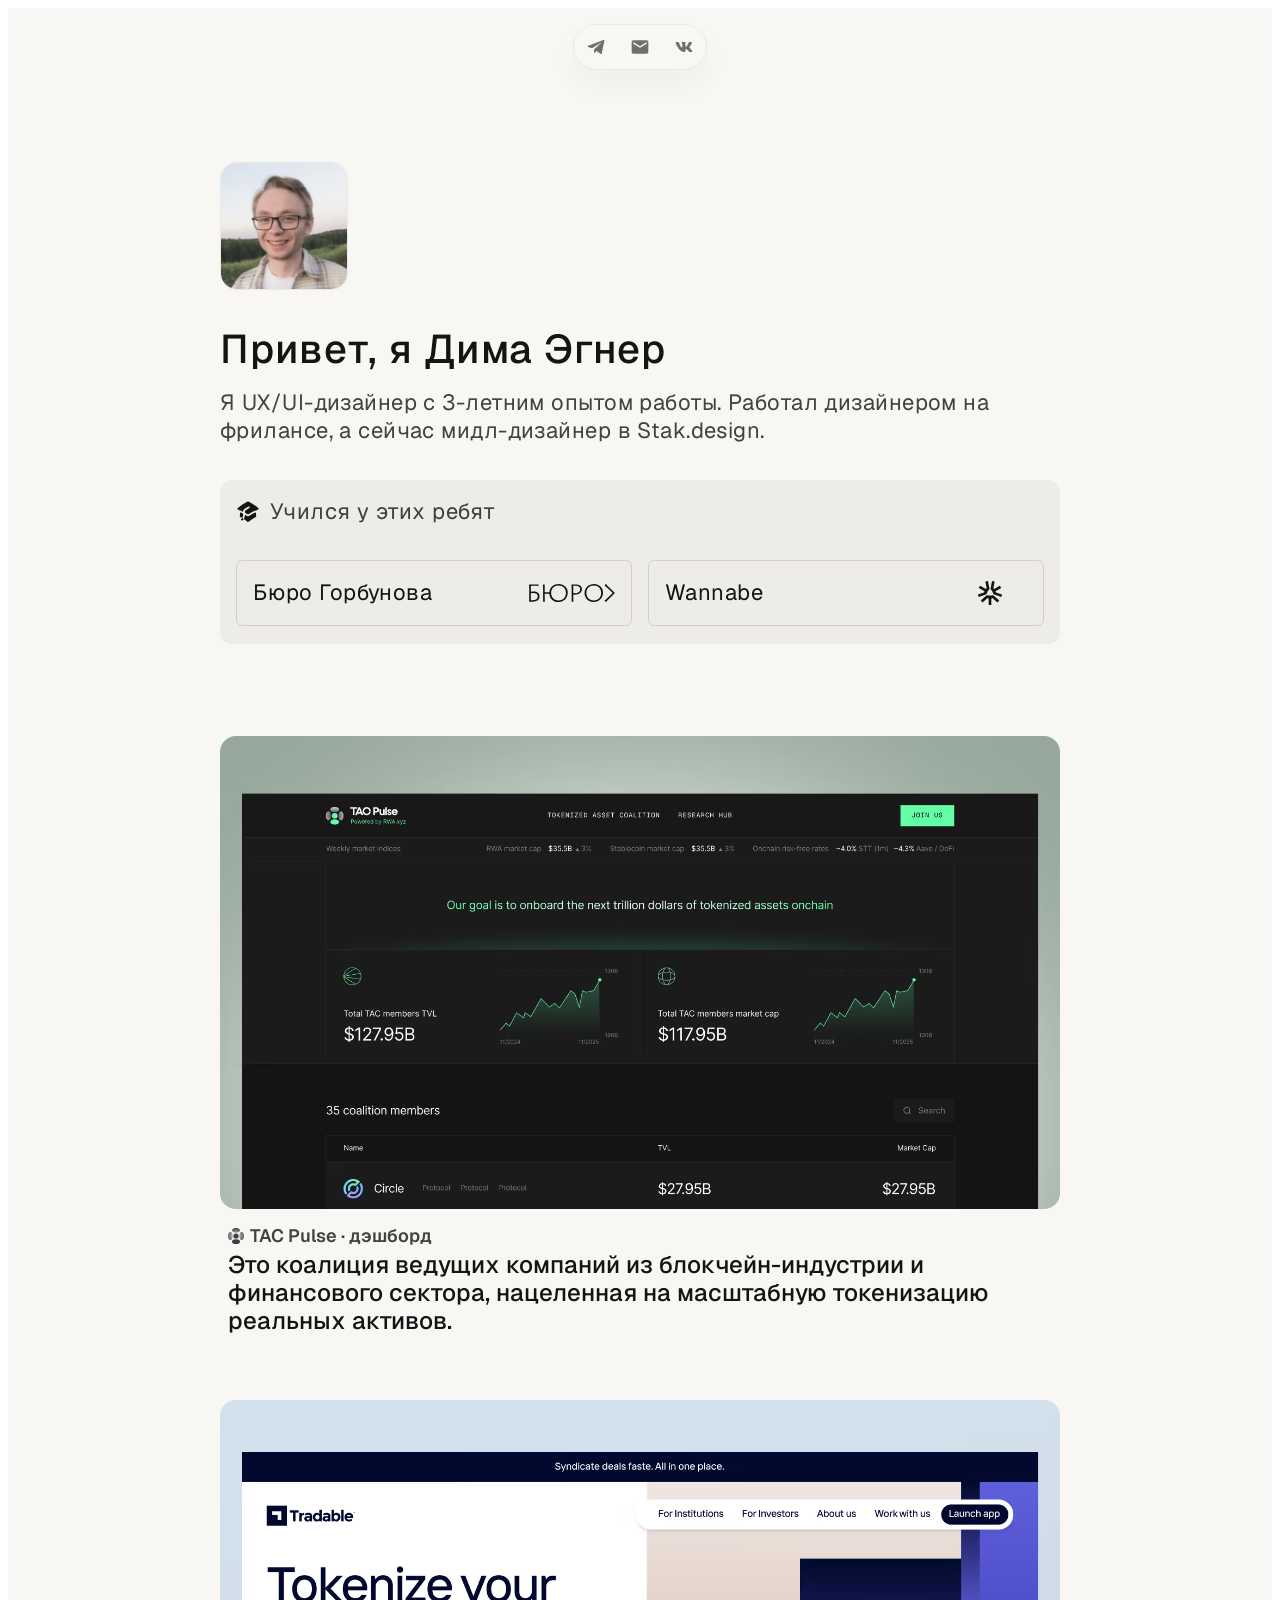
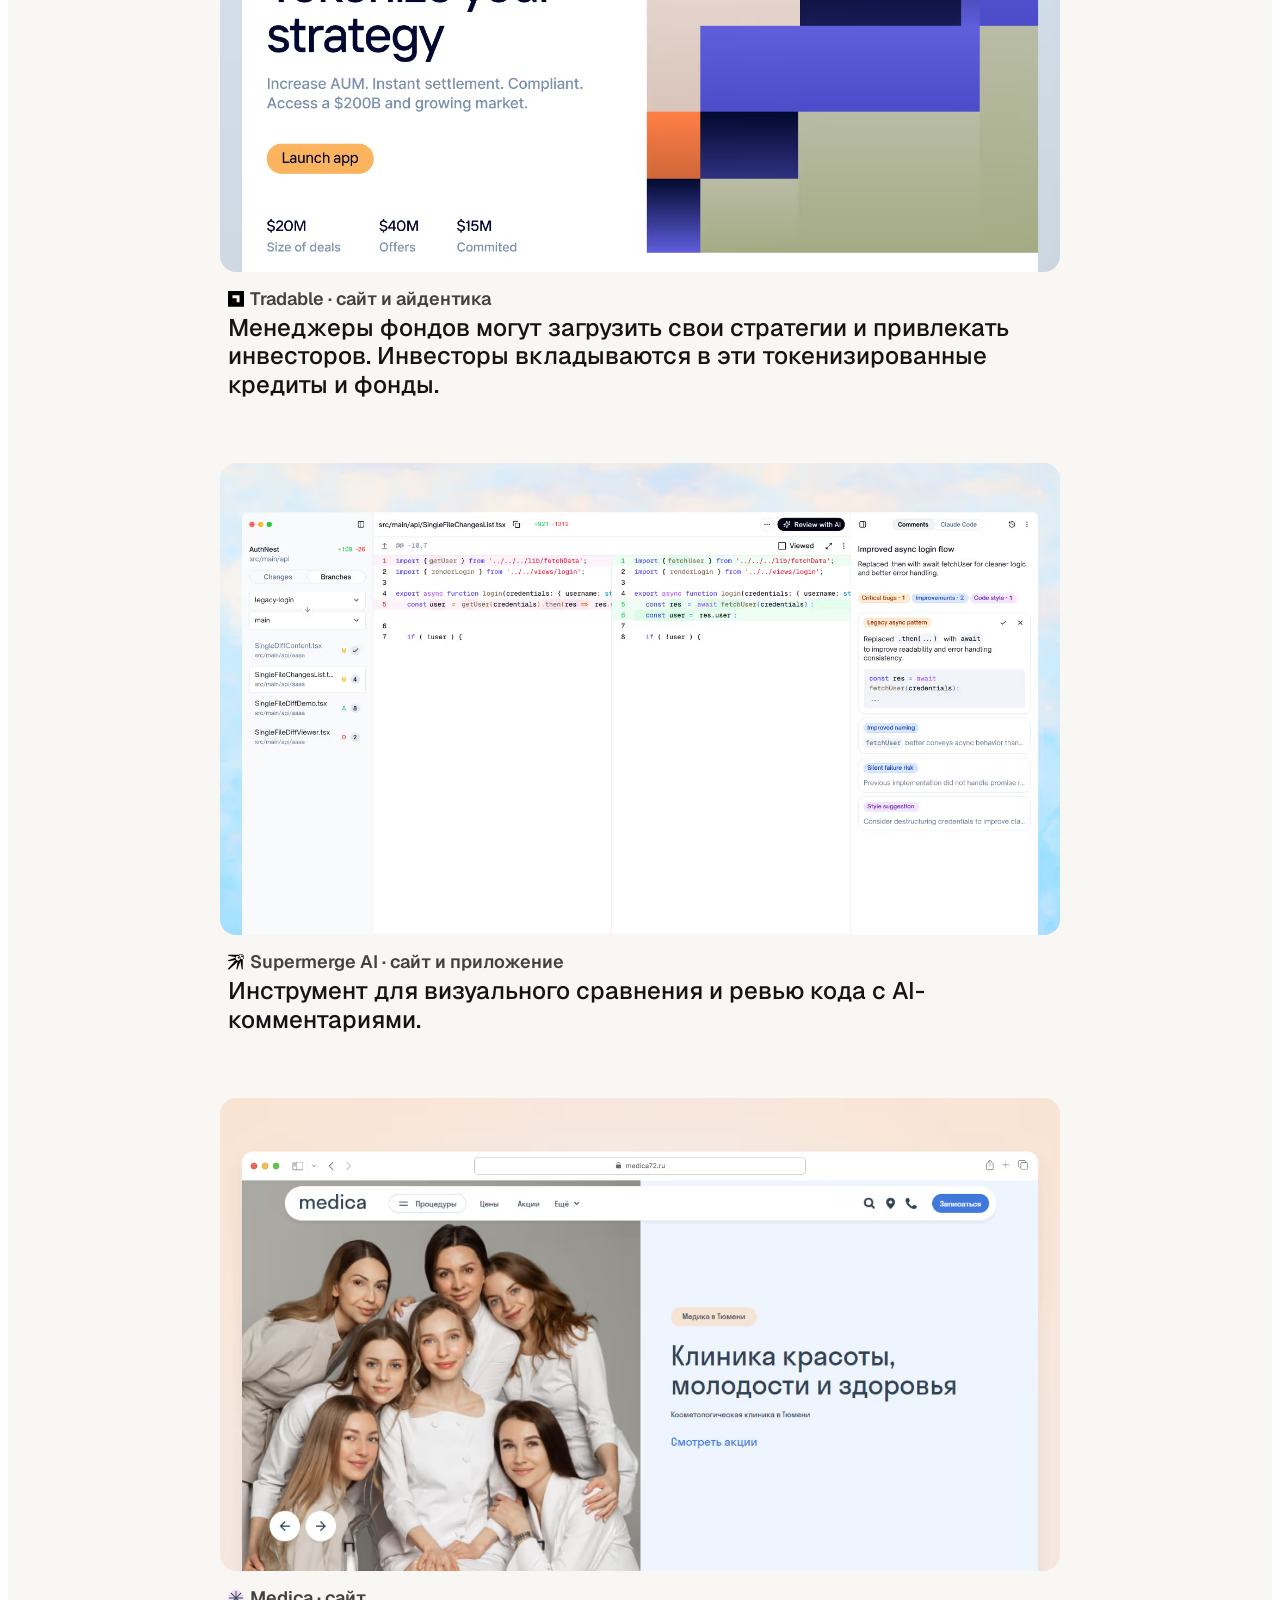
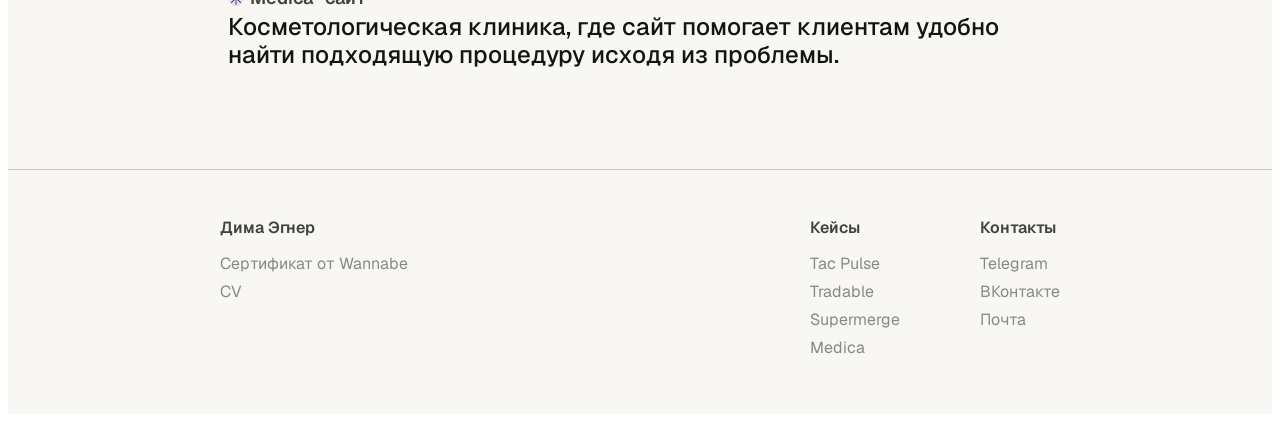
==== index.html @ ab3e0ea7 "Fix portfolio images on GitHub Pages" ====
<!DOCTYPE html><html lang="ru"><head><meta charSet="utf-8"/><meta name="viewport" content="width=device-width, initial-scale=1"/><link rel="preload" as="image" href="/portfolio-assets/dima.avif"/><link rel="stylesheet" href="/_next/static/chunks/29q9cmtupwqqn.css" data-precedence="next"/><link rel="preload" as="script" fetchPriority="low" href="/_next/static/chunks/0l9e8rka0c1dw.js"/><script src="/_next/static/chunks/1b9kekkhgz3uo.js" async=""></script><script src="/_next/static/chunks/1go8qqiddz7b4.js" async=""></script><script src="/_next/static/chunks/turbopack-28rmr3zoug-py.js" async=""></script><script src="/_next/static/chunks/008-lp4qcxkb4.js" async="" crossorigin=""></script><script src="/_next/static/chunks/3l8vhp6htur9x.js" async="" crossorigin=""></script><title>Дима Эгнер · UX/UI дизайнер</title><meta name="description" content="Портфолио UX/UI-дизайнера Димы Эгнера."/><link rel="icon" href="/portfolio-assets/6964e773358a96089b9b66de_3222.png"/><link rel="apple-touch-icon" href="/portfolio-assets/6964e773358a96089b9b66df_circle.png"/><script src="/_next/static/chunks/0cz1d0mv5g_q7.js" noModule=""></script></head><body><div hidden=""><!--$--><!--/$--></div><main class="portfolio-page"><header class="portfolio-navbar" aria-label="Контакты"><nav class="portfolio-nav-links"><a class="portfolio-nav-link" href="https://t.me/dimaegner" aria-label="Telegram" target="_blank" rel="noreferrer"><img alt="" loading="lazy" width="20" height="20" decoding="async" data-nimg="1" style="color:transparent" src="/portfolio-assets/tg.svg"/></a><a class="portfolio-nav-link" href="mailto:d.egner@yandex.ru" aria-label="Почта"><img alt="" loading="lazy" width="20" height="20" decoding="async" data-nimg="1" style="color:transparent" src="/portfolio-assets/email.svg"/></a><a class="portfolio-nav-link" href="https://vk.com/dimaegner" aria-label="ВКонтакте" target="_blank" rel="noreferrer"><img alt="" loading="lazy" width="20" height="20" decoding="async" data-nimg="1" style="color:transparent" src="/portfolio-assets/vk.svg"/></a></nav></header><section class="portfolio-hero"><div class="portfolio-container"><div class="portfolio-hero-content"><img alt="Дима Эгнер" width="128" height="128" decoding="async" data-nimg="1" class="portfolio-face" style="color:transparent" src="/portfolio-assets/dima.avif"/><div class="portfolio-intro"><h1>Привет, я Дима Эгнер</h1><p class="portfolio-lead">Я UX/UI-дизайнер с 3-летним опытом работы. Работал дизайнером на фрилансе, а сейчас мидл-дизайнер в <a href="https://stak.design" target="_blank" rel="noreferrer">Stak.design</a>.</p></div><div class="portfolio-education"><div class="portfolio-education-heading"><img alt="" loading="lazy" width="24" height="24" decoding="async" data-nimg="1" style="color:transparent" src="/portfolio-assets/education-img.svg"/><span>Учился у этих ребят</span></div><div class="portfolio-education-blocks"><a href="https://bureau.ru/" target="_blank" rel="noreferrer"><span>Бюро Горбунова</span><img alt="" loading="lazy" width="86" height="24" decoding="async" data-nimg="1" style="color:transparent" src="/portfolio-assets/bureau.svg"/></a><a href="https://wannabe.ru/" target="_blank" rel="noreferrer"><span>Wannabe</span><img alt="" loading="lazy" width="74" height="24" decoding="async" data-nimg="1" style="color:transparent" src="/portfolio-assets/wannabe.svg"/></a></div></div></div></div></section><section class="portfolio-cases" aria-label="Избранные проекты"><div class="portfolio-container"><div class="portfolio-case-list"><a class="portfolio-case-link" href="/cases/tac.html"><article class="portfolio-case-card"><div class="portfolio-case-image"><img alt="" loading="lazy" width="864" height="486" decoding="async" data-nimg="1" style="color:transparent" src="/portfolio-assets/preview-tac.avif"/></div><div class="portfolio-project-context"><div class="portfolio-project-name"><img alt="" loading="lazy" width="16" height="16" decoding="async" data-nimg="1" style="color:transparent" src="/portfolio-assets/preview-tac-logo.svg"/><h2>TAC Pulse · дэшборд</h2></div><p>Это коалиция ведущих компаний из блокчейн-индустрии и финансового сектора, нацеленная на масштабную токенизацию реальных активов.</p></div></article></a><a class="portfolio-case-link" href="/cases/tradable.html"><article class="portfolio-case-card"><div class="portfolio-case-image"><img alt="" loading="lazy" width="864" height="486" decoding="async" data-nimg="1" style="color:transparent" src="/portfolio-assets/tradable-preview.avif"/></div><div class="portfolio-project-context"><div class="portfolio-project-name"><img alt="" loading="lazy" width="16" height="16" decoding="async" data-nimg="1" style="color:transparent" src="/portfolio-assets/preview-tradable-logo.svg"/><h2>Tradable · сайт и айдентика</h2></div><p>Менеджеры фондов могут загрузить свои стратегии и привлекать инвесторов. Инвесторы вкладываются в эти токенизированные кредиты и фонды.</p></div></article></a><a class="portfolio-case-link" href="/cases/supermerge.html"><article class="portfolio-case-card"><div class="portfolio-case-image"><img alt="" loading="lazy" width="864" height="486" decoding="async" data-nimg="1" style="color:transparent" src="/portfolio-assets/preview-supermerge.avif"/></div><div class="portfolio-project-context"><div class="portfolio-project-name"><img alt="" loading="lazy" width="16" height="16" decoding="async" data-nimg="1" style="color:transparent" src="/portfolio-assets/preview-supermerge-logo.svg"/><h2>Supermerge AI · сайт и приложение</h2></div><p>Инструмент для визуального сравнения и ревью кода с AI-комментариями.</p></div></article></a><a class="portfolio-case-link" href="/cases/medica.html"><article class="portfolio-case-card"><div class="portfolio-case-image"><img alt="" loading="lazy" width="864" height="486" decoding="async" data-nimg="1" style="color:transparent" src="/portfolio-assets/preview-medica.avif"/></div><div class="portfolio-project-context"><div class="portfolio-project-name"><img alt="" loading="lazy" width="16" height="16" decoding="async" data-nimg="1" style="color:transparent" src="/portfolio-assets/preview-medica-logo.svg"/><h2>Medica · сайт</h2></div><p>Косметологическая клиника, где сайт помогает клиентам удобно найти подходящую процедуру исходя из проблемы.</p></div></article></a></div></div></section><footer class="portfolio-footer"><div class="portfolio-container"><div class="portfolio-footer-content"><div class="portfolio-footer-group"><strong>Дима Эгнер</strong><a href="https://dimaegner.hb.ru-msk.vkcloud-storage.ru/%D0%A1%D0%B5%D1%80%D1%82%D0%B8%D1%84%D0%B8%D0%BA%D0%B0%D1%82_%D0%94%D0%BC%D0%B8%D1%82%D1%80%D0%B8%D0%B9.pdf" target="_blank" rel="noreferrer">Сертификат от Wannabe</a><a href="https://dimaegner.hb.ru-msk.vkcloud-storage.ru/CV.pdf" target="_blank" rel="noreferrer">CV</a></div><div class="portfolio-footer-links"><div class="portfolio-footer-group"><strong>Кейсы</strong><a href="/cases/tac.html">Tac Pulse</a><a href="/cases/tradable.html">Tradable</a><a href="/cases/supermerge.html">Supermerge</a><a href="/cases/medica.html">Medica</a></div><div class="portfolio-footer-group"><strong>Контакты</strong><a href="https://t.me/dimaegner" target="_blank" rel="noreferrer">Telegram</a><a href="https://vk.com/dimaegner" target="_blank" rel="noreferrer">ВКонтакте</a><a href="mailto:d.egner@yandex.ru">Почта</a></div></div></div></div></footer></main><!--$--><!--/$--><script src="/_next/static/chunks/0l9e8rka0c1dw.js" id="_R_" async=""></script><script>(self.__next_f=self.__next_f||[]).push([0])</script><script>self.__next_f.push([1,"1:\"$Sreact.fragment\"\n2:I[22428,[\"/_next/static/chunks/008-lp4qcxkb4.js\"],\"default\"]\n3:I[12688,[\"/_next/static/chunks/008-lp4qcxkb4.js\"],\"default\"]\n4:I[95711,[\"/_next/static/chunks/008-lp4qcxkb4.js\",\"/_next/static/chunks/3l8vhp6htur9x.js\"],\"Image\"]\nf:I[91607,[\"/_next/static/chunks/008-lp4qcxkb4.js\"],\"default\",1]\n:HL[\"/_next/static/chunks/29q9cmtupwqqn.css\",\"style\"]\n0:{\"P\":null,\"c\":[\"\",\"\"],\"q\":\"\",\"i\":false,\"f\":[[[\"\",{\"children\":[\"__PAGE__\",{},\"$undefined\",\"$undefined\",4608]},\"$undefined\",\"$undefined\",4624],[[\"$\",\"$1\",\"c\",{\"children\":[[[\"$\",\"script\",\"script-0\",{\"src\":\"/_next/static/chunks/008-lp4qcxkb4.js\",\"async\":true,\"nonce\":\"$undefined\"}]],[\"$\",\"html\",null,{\"lang\":\"ru\",\"children\":[\"$\",\"body\",null,{\"children\":[\"$\",\"$L2\",null,{\"parallelRouterKey\":\"children\",\"error\":\"$undefined\",\"errorStyles\":\"$undefined\",\"errorScripts\":\"$undefined\",\"template\":[\"$\",\"$L3\",null,{}],\"templateStyles\":\"$undefined\",\"templateScripts\":\"$undefined\",\"notFound\":[[[\"$\",\"title\",null,{\"children\":\"404: This page could not be found.\"}],[\"$\",\"div\",null,{\"style\":{\"fontFamily\":\"system-ui,\\\"Segoe UI\\\",Roboto,Helvetica,Arial,sans-serif,\\\"Apple Color Emoji\\\",\\\"Segoe UI Emoji\\\"\",\"height\":\"100vh\",\"textAlign\":\"center\",\"display\":\"flex\",\"flexDirection\":\"column\",\"alignItems\":\"center\",\"justifyContent\":\"center\"},\"children\":[\"$\",\"div\",null,{\"children\":[[\"$\",\"style\",null,{\"dangerouslySetInnerHTML\":{\"__html\":\"body{color:#000;background:#fff;margin:0}.next-error-h1{border-right:1px solid rgba(0,0,0,.3)}@media (prefers-color-scheme:dark){body{color:#fff;background:#000}.next-error-h1{border-right:1px solid rgba(255,255,255,.3)}}\"}}],[\"$\",\"h1\",null,{\"className\":\"next-error-h1\",\"style\":{\"display\":\"inline-block\",\"margin\":\"0 20px 0 0\",\"padding\":\"0 23px 0 0\",\"fontSize\":24,\"fontWeight\":500,\"verticalAlign\":\"top\",\"lineHeight\":\"49px\"},\"children\":404}],[\"$\",\"div\",null,{\"style\":{\"display\":\"inline-block\"},\"children\":[\"$\",\"h2\",null,{\"style\":{\"fontSize\":14,\"fontWeight\":400,\"lineHeight\":\"49px\",\"margin\":0},\"children\":\"This page could not be found.\"}]}]]}]}]],[]],\"forbidden\":\"$undefined\",\"unauthorized\":\"$undefined\"}]}]}]]}],{\"children\":[[\"$\",\"$1\",\"c\",{\"children\":[[\"$\",\"main\",null,{\"className\":\"portfolio-page\",\"children\":[[\"$\",\"header\",null,{\"className\":\"portfolio-navbar\",\"aria-label\":\"Контакты\",\"children\":[\"$\",\"nav\",null,{\"className\":\"portfolio-nav-links\",\"children\":[[\"$\",\"a\",\"Telegram\",{\"className\":\"portfolio-nav-link\",\"href\":\"https://t.me/dimaegner\",\"aria-label\":\"Telegram\",\"target\":\"_blank\",\"rel\":\"noreferrer\",\"children\":[\"$\",\"$L4\",null,{\"src\":\"/portfolio-assets/tg.svg\",\"alt\":\"\",\"width\":20,\"height\":20}]}],[\"$\",\"a\",\"Почта\",{\"className\":\"portfolio-nav-link\",\"href\":\"mailto:d.egner@yandex.ru\",\"aria-label\":\"Почта\",\"target\":\"$undefined\",\"rel\":\"$undefined\",\"children\":[\"$\",\"$L4\",null,{\"src\":\"/portfolio-assets/email.svg\",\"alt\":\"\",\"width\":20,\"height\":20}]}],[\"$\",\"a\",\"ВКонтакте\",{\"className\":\"portfolio-nav-link\",\"href\":\"https://vk.com/dimaegner\",\"aria-label\":\"ВКонтакте\",\"target\":\"_blank\",\"rel\":\"noreferrer\",\"children\":[\"$\",\"$L4\",null,{\"src\":\"/portfolio-assets/vk.svg\",\"alt\":\"\",\"width\":20,\"height\":20}]}]]}]}],[\"$\",\"section\",null,{\"className\":\"portfolio-hero\",\"children\":[\"$\",\"div\",null,{\"className\":\"portfolio-container\",\"children\":[\"$\",\"div\",null,{\"className\":\"portfolio-hero-content\",\"children\":[[\"$\",\"$L4\",null,{\"className\":\"portfolio-face\",\"src\":\"/portfolio-assets/dima.avif\",\"alt\":\"Дима Эгнер\",\"width\":128,\"height\":128,\"priority\":true}],[\"$\",\"div\",null,{\"className\":\"portfolio-intro\",\"children\":[[\"$\",\"h1\",null,{\"children\":\"Привет, я Дима Эгнер\"}],[\"$\",\"p\",null,{\"className\":\"portfolio-lead\",\"children\":[\"Я UX/UI-дизайнер с 3-летним опытом работы. Работал дизайнером на фрилансе, а сейчас мидл-дизайнер в \",[\"$\",\"a\",null,{\"href\":\"https://stak.design\",\"target\":\"_blank\",\"rel\":\"noreferrer\",\"children\":\"Stak.design\"}],\".\"]}]]}],[\"$\",\"div\",null,{\"className\":\"portfolio-education\",\"children\":[[\"$\",\"div\",null,{\"className\":\"portfolio-education-heading\",\"children\":[[\"$\",\"$L4\",null,{\"src\":\"/portfolio-assets/education-img.svg\",\"alt\":\"\",\"width\":24,\"height\":24}],[\"$\",\"span\",null,{\"children\":\"Учился у этих ребят\"}]]}],[\"$\",\"div\",null,{\"className\":\"portfolio-education-blocks\",\"children\":[[\"$\",\"a\",null,{\"href\":\"https://bureau.ru/\",\"target\":\"_blank\",\"rel\":\"noreferrer\",\"children\":[[\"$\",\"span\",null,{\"children\":\"Бюро Горбунова\"}],[\"$\",\"$L4\",null,{\"src\":\"/portfolio-assets/bureau.svg\",\"alt\":\"\",\"width\":86,\"height\":24}]]}],[\"$\",\"a\",null,{\"href\":\"https://wannabe.ru/\",\"target\":\"_blank\",\"rel\":\"noreferrer\",\"children\":[[\"$\",\"span\",null,{\"children\":\"Wannabe\"}],[\"$\",\"$L4\",null,{\"src\":\"/portfolio-assets/wannabe.svg\",\"alt\":\"\",\"width\":74,\"height\":24}]]}]]}]]}]]}]}]}],[\"$\",\"section\",null,{\"className\":\"portfolio-cases\",\"aria-label\":\"Избранные проекты\",\"children\":[\"$\",\"div\",null,{\"className\":\"portfolio-container\",\"children\":[\"$\",\"div\",null,{\"className\":\"portfolio-case-list\",\"children\":[[\"$\",\"a\",\"TAC Pulse · дэшборд\",{\"className\":\"portfolio-case-link\",\"href\":\"/cases/tac.html\",\"children\":[\"$\",\"article\",null,{\"className\":\"portfolio-case-card\",\"children\":[[\"$\",\"div\",null,{\"className\":\"portfolio-case-image\",\"children\":[\"$\",\"$L4\",null,{\"src\":\"/portfolio-assets/preview-tac.avif\",\"alt\":\"\",\"width\":864,\"height\":486}]}],[\"$\",\"div\",null,{\"className\":\"portfolio-project-context\",\"children\":[\"$L5\",\"$L6\"]}]]}]}],\"$L7\",\"$L8\",\"$L9\"]}]}]}],\"$La\"]}],[\"$Lb\",\"$Lc\"],\"$Ld\"]}],{},null,false,null]},null,false,null],\"$Le\",false]],\"m\":\"$undefined\",\"G\":[\"$f\",[]],\"S\":true,\"h\":null,\"r\":\"$undefined\",\"s\":\"$undefined\",\"a\":\"$undefined\",\"l\":\"$undefined\",\"p\":\"$undefined\",\"d\":\"$undefined\",\"b\":\"Qb3lHy4ej_QyRL0OaI5V-\"}\n10:I[18200,[\"/_next/static/chunks/008-lp4qcxkb4.js\"],\"OutletBoundary\"]\n11:\"$Sreact.suspense\"\n13:I[18200,[\"/_next/static/chunks/008-lp4qcxkb4.js\"],\"ViewportBoundary\"]\n15:I[18200,[\"/_next/static/chunks/008-lp4qcxkb4.js\"],\"MetadataBoundary\"]\n5:[\"$\",\"div\",null,{\"className\":\"portfolio-project-name\",\"children\":[[\"$\",\"$L4\",null,{\"src\":\"/portfolio-assets/preview-tac-logo.svg\",\"alt\":\"\",\"width\":16,\"height\":16}],[\"$\",\"h2\",null,{\"children\":\"TAC Pulse · дэшборд\"}]]}]\n6:[\"$\",\"p\",null,{\"children\":\"Это коалиция ведущих компаний из блокчейн-индустрии и финансового сектора, нацеленная на масштабную токенизацию реальных активов.\"}]\n7:[\"$\",\"a\",\"Tradable · сайт и айдентика\",{\"className\":\"portfolio-case-link\",\"href\":\"/cases/tradable.html\",\"children\":[\"$\",\"article\",null,{\"className\":\"portfolio-case-card\",\"children\":[[\"$\",\"div\",null,{\"className\":\"portfolio-case-image\",\"children\":[\"$\",\"$L4\",null,{\"src\":\"/portfolio-assets/tradable-preview.avif\",\"alt\":\"\",\"width\":864,\"height\":486}]}],[\"$\",\"div\",null,{\"className\":\"portfolio-project-context\",\"children\":[[\"$\",\"div\",null,{\"className\":\"portfolio-project-name\",\"children\":[[\"$\",\"$L4\",null,{\"src\":\"/portfolio-assets/preview-tradable-logo.svg\",\"alt\":\"\",\"width\":16,\"height\":16}],[\"$\",\"h2\",null,{\"children\":\"Tradable · сайт и айдентика\"}]]}],[\"$\",\"p\",null,{\"children\":\"Менеджеры фондов могут загрузить свои стратегии и привлекать инвесторов. Инвесторы вкладываются в эти токенизированные кредиты и фонды.\"}]]}]]}]}]\n8:[\"$\",\"a\",\"Supermerge AI · сайт и приложение\",{\"className\":\"portfolio-case-link\",\"href\":\"/cases/supermerge.html\",\"children\":[\"$\",\"article\",null,{\"className\":\"portfolio-case-card\",\"children\":[[\"$\",\"div\",null,{\"className\":\"portfolio-case-image\",\"children\":[\"$\",\"$L4\",null,{\"src\":\"/portfolio-assets/preview-supermerge.avif\",\"alt\":\"\",\"width\":864,\"height\":486}]}],[\"$\",\"div\",null,{\"className\":\"portfolio-project-context\",\"children\":[[\"$\",\"div\",null,{\"className\":\"portfolio-project-name\",\"children\":[[\"$\",\"$L4\",null,{\"src\":\"/portfolio-assets/preview-supermerge-logo.svg\",\"alt\":\"\",\"width\":16,\"height\":16}],[\"$\",\"h2\",null,{\"children\":\"Supermerge AI · сайт и приложение\"}]]}],[\"$\",\"p\",null,{\"children\":\"Инструмент для визуального сравнения и ревью кода с AI-комментариями.\"}]]}]]}]}]\n9:[\"$\",\"a\",\"Medica · сайт\",{\"className\":\"portfolio-case-link\",\"href\":\"/cases/medica.html\",\"children\":[\"$\",\"article\",null,{\"className\":\"portfolio-case-card\",\"children\":[[\"$\",\"div\",null,{\"className\":\"portfolio-case-image\",\"children\":[\"$\",\"$L4\",null,{\"src\":\"/portfolio-assets/preview-medica.avif\",\"alt\":\"\",\"width\":864,\"height\":486}]}],[\"$\",\"div\",null,{\"className\":\"portfolio-project-context\",\"children\":[[\"$\",\"div\",null,{\"className\":\"portfolio-project-name\",\"children\":[[\"$\",\"$L4\",null,{\"src\":\"/portfolio-assets/preview-medica-logo.svg\",\"alt\":\"\",\"width\":16,\"height\":16}],[\"$\",\"h2\",null,{\"children\":\"Medica · сайт\"}]]}],[\"$\",\"p\",null,{\"children\":\"Косметологическая клиника, где сайт помогает клиентам удобно найти подходящую процедуру исходя из проблемы.\"}]]}]]}]}]\na:[\"$\",\"footer\",null,{\"className\":\"portfolio-footer\",\"children\":[\"$\",\"div\",null,{\"className\":\"portfolio-container\",\"children\":[\"$\",\"div\",null,{\"className\":\"portfolio-footer-content\",\"children\":[[\"$\",\"div\",null,{\"className\":\"portfolio-footer-group\",\"children\":[[\"$\",\"strong\",null,{\"children\":\"Дима Эгнер\"}],[\"$\",\"a\",null,{\"href\":\"https://dimaegner.hb.ru-msk.vkcloud-storage.ru/%D0%A1%D0%B5%D1%80%D1%82%D0%B8%D1%84%D0%B8%D0%BA%D0%B0%D1%82_%D0%94%D0%BC%D0%B8%D1%82%D1%80%D0%B8%D0%B9.pdf\",\"target\":\"_blank\",\"rel\":\"noreferrer\",\"children\":\"Сертификат от Wannabe\"}],[\"$\",\"a\",null,{\"href\":\"https://dimaegner.hb.ru-msk.vkcloud-storage.ru/CV.pdf\",\"target\":\"_blank\",\"rel\":\"noreferrer\",\"children\":\"CV\"}]]}],[\"$\",\"div\",null,{\"className\":\"portfolio-footer-links\",\"children\":[[\"$\",\"div\",null,{\"className\":\"portfolio-footer-group\",\"children\":[[\"$\",\"strong\",null,{\"children\":\"Кейсы\"}],[\"$\",\"a\",null,{\"href\":\"/cases/tac.html\",\"children\":\"Tac Pulse\"}],[\"$\",\"a\",null,{\"href\":\"/cases/tradable.html\",\"children\":\"Tradable\"}],[\"$\",\"a\",null,{\"href\":\"/cases/supermerge.html\",\"children\":\"Supermerge\"}],[\"$\",\"a\",null,{\"href\":\"/cases/medica.html\",\"children\":\"Medica\"}]]}],[\"$\",\"div\",null,{\"className\":\"portfolio-footer-group\",\"children\":[[\"$\",\"strong\",null,{\"children\":\"Контакты\"}],[\"$\",\"a\",null,{\"href\":\"https://t.me/dimaegner\",\"target\":\"_blank\",\"rel\":\"noreferrer\",\"children\":\"Telegram\"}],[\"$\",\"a\",null,{\"href\":\"https://vk.com/dimaegner\",\"target\":\"_blank\",\"rel\":\"noreferrer\",\"children\":\"ВКонтакте\"}],[\"$\",\"a\",null,{\"href\":\"mailto:d.egner@yandex.ru\",\"children\":\"Почта\"}]]}]]}]]}]}]}]\nb:[\"$\",\"link\",\"0\",{\"rel\":\"stylesheet\",\"href\":\"/_next/static/chunks/29q9cmtupwqqn.css\",\"precedence\":\"next\",\"crossOrigin\":\"$undefined\",\"nonce\":\"$undefined\"}]\nc:[\"$\",\"script\",\"script-0\",{\"src\":\"/_next/static/chunks/3l8vhp6htur9x.js\",\"async\":true,\"nonce\":\"$undefined\"}]\nd:[\"$\",\"$L10\",null,{\"children\":[\"$\",\"$11\",null,{\"name\":\"Next.MetadataOutlet\",\"children\":\"$@12\"}]}]\ne:[\"$\",\"$1\",\"h\",{\"children\":[null,[\"$\",\"$L13\",null,{\"children\":\"$L14\"}],[\"$\",\"div\",null,{\"hidden\":true,\"children\":[\"$\",\"$L15\",null,{\"children\":[\"$\",\"$11\",null,{\"name\":\"Next.Metadata\",\"children\":\"$L16\"}]}]}],null]}]\n14:[[\"$\",\"meta\",\"0\",{\"charSet\":\"utf-8\"}],[\"$\",\"meta\",\"1\",{\"name\":\"viewport\",\"content\":\"width=device-width, initial-scale=1\"}]]\n17:I[99996,[\"/_next/static/chunks/008-lp4qcxkb4.js\"],\"IconMark\"]\n12:null\n16:[[\"$\",\"title\",\"0\",{\"children\":\"Дима Эгнер · UX/UI дизайнер\"}],[\"$\",\"meta\",\"1\",{\"name\":\"description\",\"content\":\"Портфолио UX/UI-дизайнера Димы Эгнера.\"}],[\"$\",\"link\",\"2\",{\"rel\":\"icon\",\"href\":\"/portfolio-assets/6964e773358a96089b9b66de_3222.png\"}],[\"$\",\"link\",\"3\",{\"rel\":\"apple-touch-icon\",\"href\":\"/portfolio-assets/6964e773358a96089b9b66df_circle.png\"}],[\"$\",\"$L17\",\"4\",{}]]\n"])</script></body></html>
---- _next/static/chunks/29q9cmtupwqqn.css ----
@font-face{font-family:Geist;src:url(/portfolio-assets/geist-300.ttf)format("truetype");font-style:normal;font-weight:300;font-display:swap}@font-face{font-family:Geist;src:url(/portfolio-assets/geist-400.ttf)format("truetype");font-style:normal;font-weight:400;font-display:swap}@font-face{font-family:Geist;src:url(/portfolio-assets/geist-500.ttf)format("truetype");font-style:normal;font-weight:500;font-display:swap}@font-face{font-family:Geist;src:url(/portfolio-assets/geist-600.ttf)format("truetype");font-style:normal;font-weight:600;font-display:swap}@font-face{font-family:Geist;src:url(/portfolio-assets/geist-700.ttf)format("truetype");font-style:normal;font-weight:700;font-display:swap}.portfolio-page{--portfolio-black:#141414;--portfolio-muted:#888;color:var(--portfolio-black);background:#f9f7f4;min-height:100vh;font-family:Geist,Arial,sans-serif;font-size:16px;line-height:1.45}.portfolio-page *{box-sizing:border-box}.portfolio-page a{color:inherit}.portfolio-container{width:100%;max-width:944px;margin:0 auto;padding:0 40px}.portfolio-navbar{z-index:1;justify-content:center;height:72px;display:flex;position:relative}.portfolio-nav-links{-webkit-backdrop-filter:blur(13px);backdrop-filter:blur(13px);background:#f8f7f4e8;border:1px solid #e8e8e8;border-radius:24px;gap:8px;padding:4px;display:flex;position:fixed;top:24px;box-shadow:0 14px 30px #0000000a}.portfolio-nav-link{opacity:.55;border-radius:50%;justify-content:center;align-items:center;width:36px;height:36px;transition:opacity .2s,background .2s;display:flex!important}.portfolio-nav-link:hover{opacity:1;background:#fff}.portfolio-nav-link img{width:20px;height:20px}.portfolio-hero{padding:82px 0 0}.portfolio-hero-content{flex-direction:column;align-items:flex-start;gap:36px;padding:0 12px;display:flex}.portfolio-face{object-fit:cover;border:1px solid #e9e9e9;border-radius:16px;width:128px;height:128px}.portfolio-intro{flex-direction:column;gap:16px;display:flex}.portfolio-intro h1{letter-spacing:.02em;margin:0;font-size:40px;font-weight:500;line-height:1.15}.portfolio-lead{letter-spacing:.02em;color:#141414cc;max-width:800px;margin:0;font-size:22px;line-height:1.28}.portfolio-lead a{text-decoration:none;display:inline-block}.portfolio-lead a:hover{text-decoration:underline}.portfolio-education{background:#332b170d;border-radius:12px;flex-direction:column;gap:32px;width:100%;padding:16px 16px 18px;display:flex}.portfolio-education-heading{letter-spacing:.02em;color:#141414cc;align-items:center;gap:10px;font-size:22px;display:flex}.portfolio-education-heading img{width:24px;height:24px}.portfolio-education-blocks{gap:16px;display:flex}.portfolio-education-blocks a{letter-spacing:.02em;border:1px solid #d4d1cc;border-radius:6px;justify-content:space-between;align-items:center;gap:16px;width:100%;padding:16px;font-size:22px;text-decoration:none;display:flex}.portfolio-education-blocks a:hover{background:#ffffff8c}.portfolio-education-blocks img{object-fit:contain;max-width:86px;max-height:24px}.portfolio-cases{padding:80px 0 0}.portfolio-case-list{flex-direction:column;gap:32px;display:flex}.portfolio-case-link{border-radius:28px;padding:1px;text-decoration:none;transition:filter .2s,background .2s;display:block}.portfolio-case-link:hover{filter:drop-shadow(0 20px 30px #b0b0b02b);background:linear-gradient(#f0f0f0,#dbdbdb)}.portfolio-case-card{border-radius:27px;flex-direction:column;gap:8px;padding:11px;transition:background .2s;display:flex}.portfolio-case-link:hover .portfolio-case-card{background:#f9f7f4}.portfolio-case-image{border-radius:16px;overflow:hidden}.portfolio-case-image img{aspect-ratio:16/9;object-fit:cover;width:100%;height:auto;display:block}.portfolio-project-context{flex-direction:column;gap:4px;padding:8px;display:flex}.portfolio-project-name{align-items:center;gap:6px;display:flex}.portfolio-project-name img{object-fit:contain;width:16px;height:16px}.portfolio-project-name h2{color:#141414cc;margin:0;font-size:18px;font-weight:600;line-height:22px}.portfolio-project-context p{color:#141414;margin:0;font-size:24px;font-weight:500;line-height:1.18}.portfolio-footer{border-top:1px solid #cbcac7;margin-top:80px}.portfolio-footer-content{justify-content:space-between;gap:48px;padding:48px 12px 56px;display:flex}.portfolio-footer-links{gap:80px;display:flex}.portfolio-footer-group{color:#888;flex-direction:column;gap:8px;font-size:16px;line-height:20px;display:flex}.portfolio-footer-group strong{color:#424141;margin-bottom:8px;font-weight:600}.portfolio-footer-group a{text-decoration:none}.portfolio-footer-group a:hover{text-decoration:underline}@media (max-width:767px){.portfolio-container{padding:0 8px}.portfolio-hero{padding-top:56px}.portfolio-hero-content{gap:28px;padding:0 8px}.portfolio-face{width:96px;height:96px}.portfolio-intro{gap:12px}.portfolio-intro h1{font-size:28px;line-height:32px}.portfolio-lead{font-size:18px;line-height:24px}.portfolio-education{gap:24px;padding:12px}.portfolio-education-heading{font-size:18px}.portfolio-education-blocks{flex-direction:column;gap:8px}.portfolio-education-blocks a{padding:18px 16px;font-size:18px}.portfolio-cases{padding-top:48px}.portfolio-case-list{gap:16px}.portfolio-case-card{padding:8px}.portfolio-case-image{border-radius:8px}.portfolio-project-name h2{font-size:14px;line-height:20px}.portfolio-project-context p{font-size:16px;line-height:22px}.portfolio-footer{margin-top:48px}.portfolio-footer-content,.portfolio-footer-links{flex-direction:column;gap:40px}.portfolio-footer-content{padding:40px 8px}.portfolio-footer-links{gap:40px}}@media (prefers-reduced-motion:reduce){.portfolio-page *{scroll-behavior:auto!important;transition:none!important}}
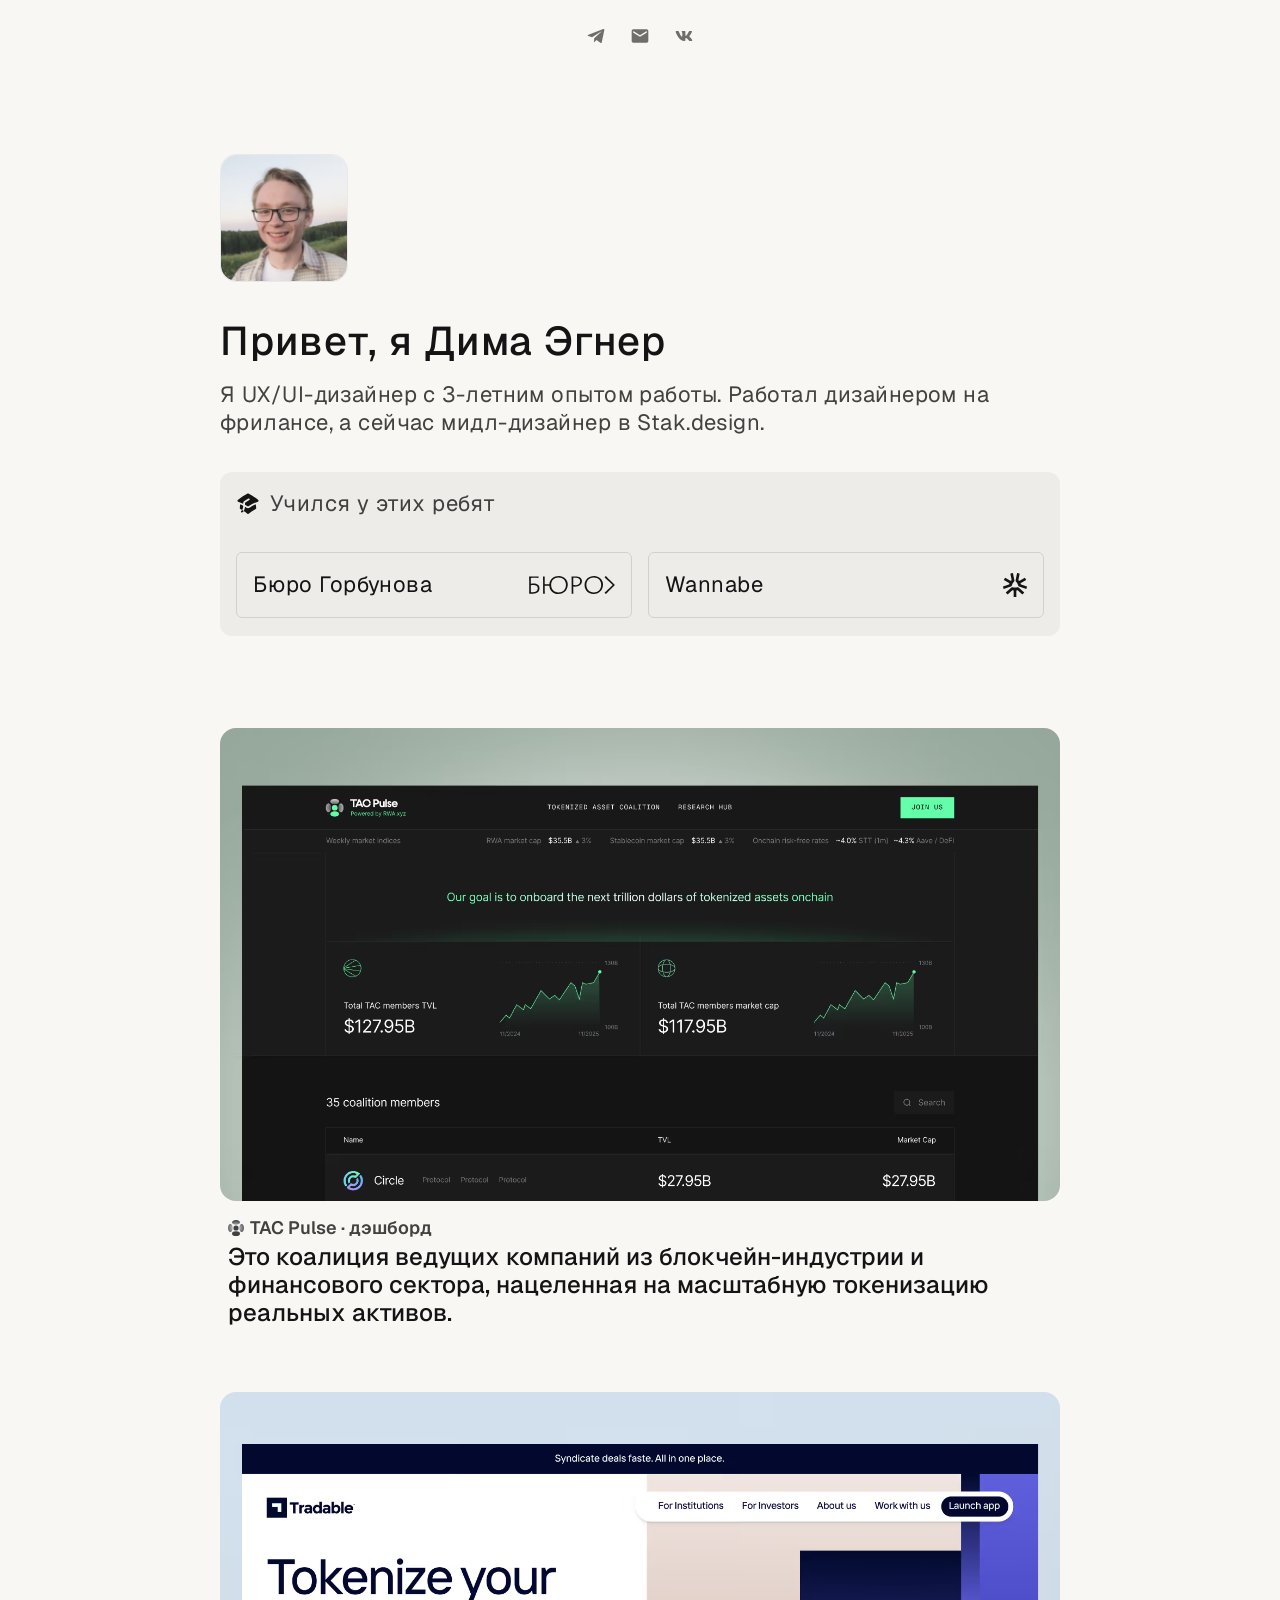
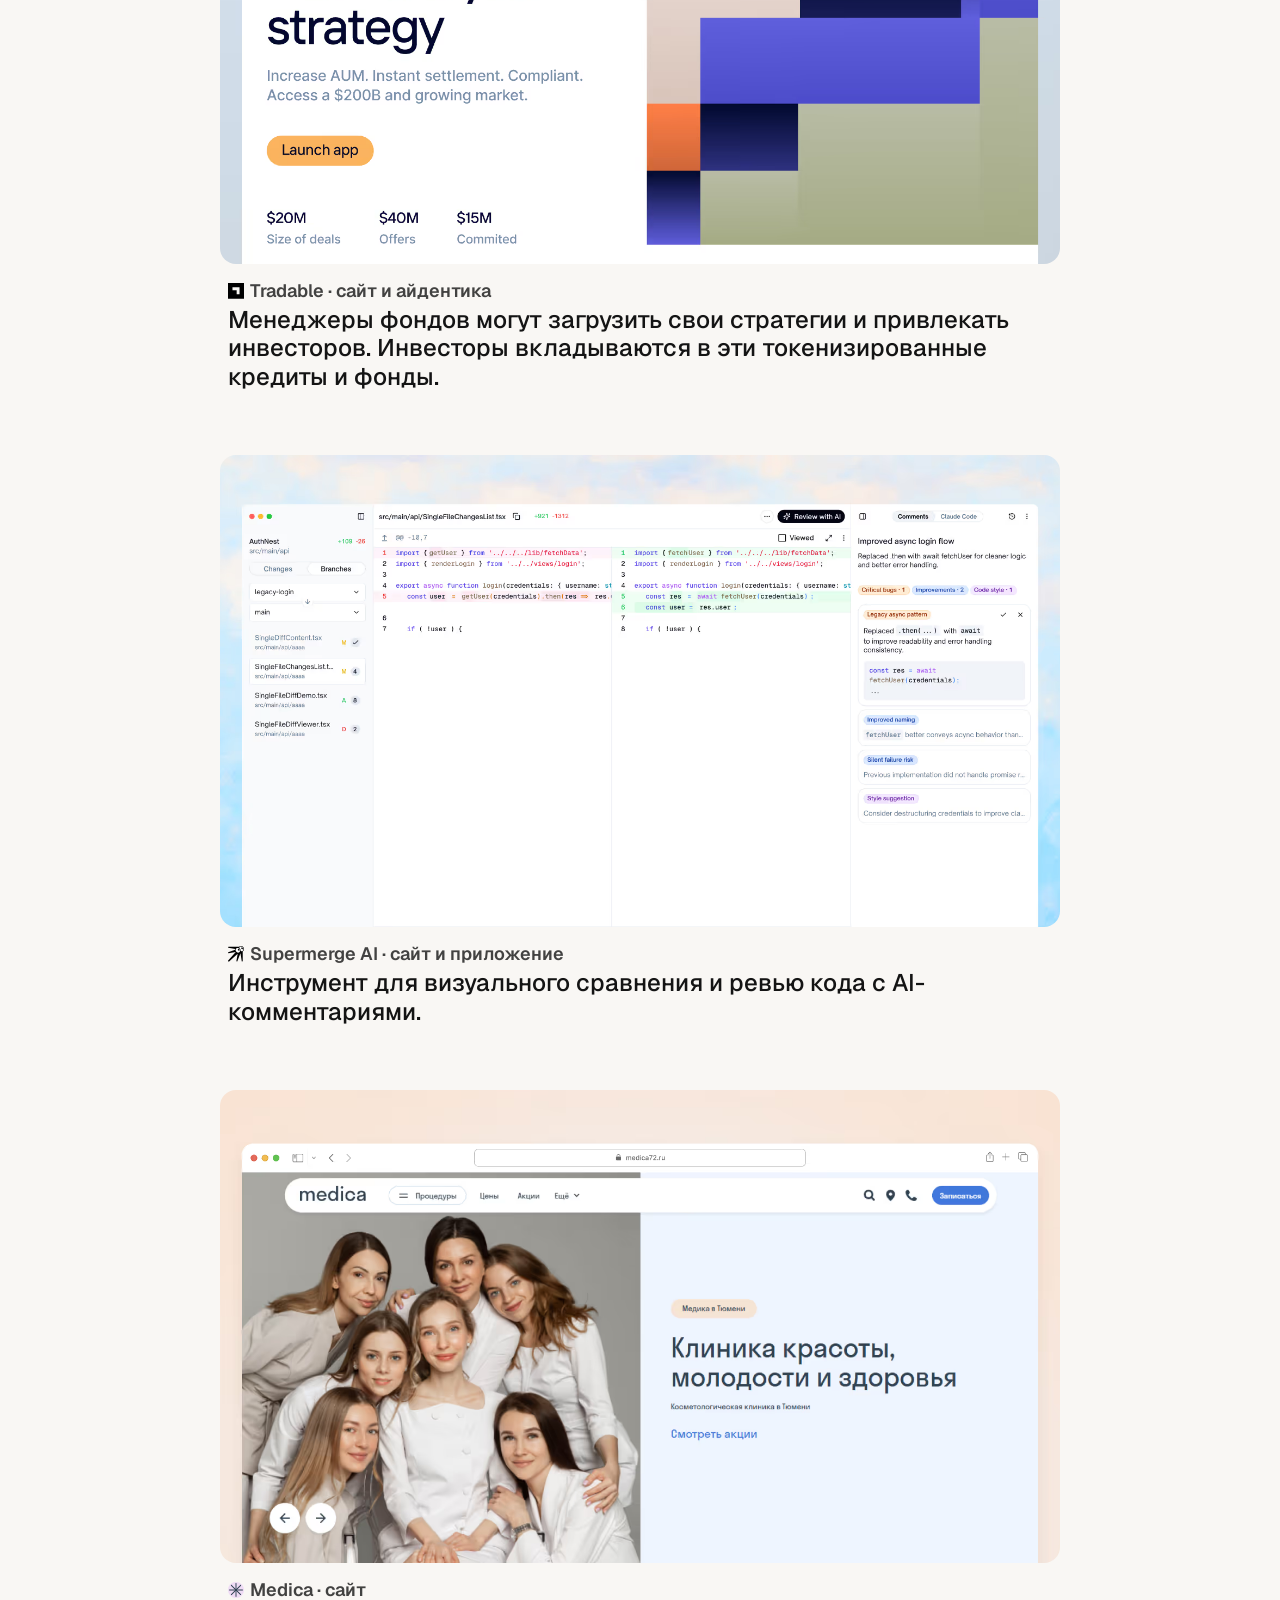
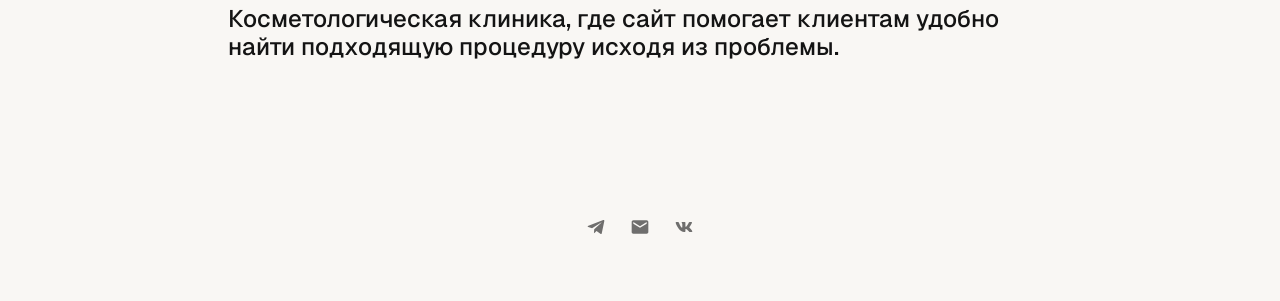
==== commit 0ac58b85: "Deploy updated portfolio" ====
--- a/index.html
+++ b/index.html
@@ -1 +1 @@
-<!DOCTYPE html><html lang="ru"><head><meta charSet="utf-8"/><meta name="viewport" content="width=device-width, initial-scale=1"/><link rel="preload" as="image" href="/portfolio-assets/dima.avif"/><link rel="stylesheet" href="/_next/static/chunks/29q9cmtupwqqn.css" data-precedence="next"/><link rel="preload" as="script" fetchPriority="low" href="/_next/static/chunks/0l9e8rka0c1dw.js"/><script src="/_next/static/chunks/1b9kekkhgz3uo.js" async=""></script><script src="/_next/static/chunks/1go8qqiddz7b4.js" async=""></script><script src="/_next/static/chunks/turbopack-28rmr3zoug-py.js" async=""></script><script src="/_next/static/chunks/008-lp4qcxkb4.js" async="" crossorigin=""></script><script src="/_next/static/chunks/3l8vhp6htur9x.js" async="" crossorigin=""></script><title>Дима Эгнер · UX/UI дизайнер</title><meta name="description" content="Портфолио UX/UI-дизайнера Димы Эгнера."/><link rel="icon" href="/portfolio-assets/6964e773358a96089b9b66de_3222.png"/><link rel="apple-touch-icon" href="/portfolio-assets/6964e773358a96089b9b66df_circle.png"/><script src="/_next/static/chunks/0cz1d0mv5g_q7.js" noModule=""></script></head><body><div hidden=""><!--$--><!--/$--></div><main class="portfolio-page"><header class="portfolio-navbar" aria-label="Контакты"><nav class="portfolio-nav-links"><a class="portfolio-nav-link" href="https://t.me/dimaegner" aria-label="Telegram" target="_blank" rel="noreferrer"><img alt="" loading="lazy" width="20" height="20" decoding="async" data-nimg="1" style="color:transparent" src="/portfolio-assets/tg.svg"/></a><a class="portfolio-nav-link" href="mailto:d.egner@yandex.ru" aria-label="Почта"><img alt="" loading="lazy" width="20" height="20" decoding="async" data-nimg="1" style="color:transparent" src="/portfolio-assets/email.svg"/></a><a class="portfolio-nav-link" href="https://vk.com/dimaegner" aria-label="ВКонтакте" target="_blank" rel="noreferrer"><img alt="" loading="lazy" width="20" height="20" decoding="async" data-nimg="1" style="color:transparent" src="/portfolio-assets/vk.svg"/></a></nav></header><section class="portfolio-hero"><div class="portfolio-container"><div class="portfolio-hero-content"><img alt="Дима Эгнер" width="128" height="128" decoding="async" data-nimg="1" class="portfolio-face" style="color:transparent" src="/portfolio-assets/dima.avif"/><div class="portfolio-intro"><h1>Привет, я Дима Эгнер</h1><p class="portfolio-lead">Я UX/UI-дизайнер с 3-летним опытом работы. Работал дизайнером на фрилансе, а сейчас мидл-дизайнер в <a href="https://stak.design" target="_blank" rel="noreferrer">Stak.design</a>.</p></div><div class="portfolio-education"><div class="portfolio-education-heading"><img alt="" loading="lazy" width="24" height="24" decoding="async" data-nimg="1" style="color:transparent" src="/portfolio-assets/education-img.svg"/><span>Учился у этих ребят</span></div><div class="portfolio-education-blocks"><a href="https://bureau.ru/" target="_blank" rel="noreferrer"><span>Бюро Горбунова</span><img alt="" loading="lazy" width="86" height="24" decoding="async" data-nimg="1" style="color:transparent" src="/portfolio-assets/bureau.svg"/></a><a href="https://wannabe.ru/" target="_blank" rel="noreferrer"><span>Wannabe</span><img alt="" loading="lazy" width="74" height="24" decoding="async" data-nimg="1" style="color:transparent" src="/portfolio-assets/wannabe.svg"/></a></div></div></div></div></section><section class="portfolio-cases" aria-label="Избранные проекты"><div class="portfolio-container"><div class="portfolio-case-list"><a class="portfolio-case-link" href="/cases/tac.html"><article class="portfolio-case-card"><div class="portfolio-case-image"><img alt="" loading="lazy" width="864" height="486" decoding="async" data-nimg="1" style="color:transparent" src="/portfolio-assets/preview-tac.avif"/></div><div class="portfolio-project-context"><div class="portfolio-project-name"><img alt="" loading="lazy" width="16" height="16" decoding="async" data-nimg="1" style="color:transparent" src="/portfolio-assets/preview-tac-logo.svg"/><h2>TAC Pulse · дэшборд</h2></div><p>Это коалиция ведущих компаний из блокчейн-индустрии и финансового сектора, нацеленная на масштабную токенизацию реальных активов.</p></div></article></a><a class="portfolio-case-link" href="/cases/tradable.html"><article class="portfolio-case-card"><div class="portfolio-case-image"><img alt="" loading="lazy" width="864" height="486" decoding="async" data-nimg="1" style="color:transparent" src="/portfolio-assets/tradable-preview.avif"/></div><div class="portfolio-project-context"><div class="portfolio-project-name"><img alt="" loading="lazy" width="16" height="16" decoding="async" data-nimg="1" style="color:transparent" src="/portfolio-assets/preview-tradable-logo.svg"/><h2>Tradable · сайт и айдентика</h2></div><p>Менеджеры фондов могут загрузить свои стратегии и привлекать инвесторов. Инвесторы вкладываются в эти токенизированные кредиты и фонды.</p></div></article></a><a class="portfolio-case-link" href="/cases/supermerge.html"><article class="portfolio-case-card"><div class="portfolio-case-image"><img alt="" loading="lazy" width="864" height="486" decoding="async" data-nimg="1" style="color:transparent" src="/portfolio-assets/preview-supermerge.avif"/></div><div class="portfolio-project-context"><div class="portfolio-project-name"><img alt="" loading="lazy" width="16" height="16" decoding="async" data-nimg="1" style="color:transparent" src="/portfolio-assets/preview-supermerge-logo.svg"/><h2>Supermerge AI · сайт и приложение</h2></div><p>Инструмент для визуального сравнения и ревью кода с AI-комментариями.</p></div></article></a><a class="portfolio-case-link" href="/cases/medica.html"><article class="portfolio-case-card"><div class="portfolio-case-image"><img alt="" loading="lazy" width="864" height="486" decoding="async" data-nimg="1" style="color:transparent" src="/portfolio-assets/preview-medica.avif"/></div><div class="portfolio-project-context"><div class="portfolio-project-name"><img alt="" loading="lazy" width="16" height="16" decoding="async" data-nimg="1" style="color:transparent" src="/portfolio-assets/preview-medica-logo.svg"/><h2>Medica · сайт</h2></div><p>Косметологическая клиника, где сайт помогает клиентам удобно найти подходящую процедуру исходя из проблемы.</p></div></article></a></div></div></section><footer class="portfolio-footer"><div class="portfolio-container"><div class="portfolio-footer-content"><div class="portfolio-footer-group"><strong>Дима Эгнер</strong><a href="https://dimaegner.hb.ru-msk.vkcloud-storage.ru/%D0%A1%D0%B5%D1%80%D1%82%D0%B8%D1%84%D0%B8%D0%BA%D0%B0%D1%82_%D0%94%D0%BC%D0%B8%D1%82%D1%80%D0%B8%D0%B9.pdf" target="_blank" rel="noreferrer">Сертификат от Wannabe</a><a href="https://dimaegner.hb.ru-msk.vkcloud-storage.ru/CV.pdf" target="_blank" rel="noreferrer">CV</a></div><div class="portfolio-footer-links"><div class="portfolio-footer-group"><strong>Кейсы</strong><a href="/cases/tac.html">Tac Pulse</a><a href="/cases/tradable.html">Tradable</a><a href="/cases/supermerge.html">Supermerge</a><a href="/cases/medica.html">Medica</a></div><div class="portfolio-footer-group"><strong>Контакты</strong><a href="https://t.me/dimaegner" target="_blank" rel="noreferrer">Telegram</a><a href="https://vk.com/dimaegner" target="_blank" rel="noreferrer">ВКонтакте</a><a href="mailto:d.egner@yandex.ru">Почта</a></div></div></div></div></footer></main><!--$--><!--/$--><script src="/_next/static/chunks/0l9e8rka0c1dw.js" id="_R_" async=""></script><script>(self.__next_f=self.__next_f||[]).push([0])</script><script>self.__next_f.push([1,"1:\"$Sreact.fragment\"\n2:I[22428,[\"/_next/static/chunks/008-lp4qcxkb4.js\"],\"default\"]\n3:I[12688,[\"/_next/static/chunks/008-lp4qcxkb4.js\"],\"default\"]\n4:I[95711,[\"/_next/static/chunks/008-lp4qcxkb4.js\",\"/_next/static/chunks/3l8vhp6htur9x.js\"],\"Image\"]\nf:I[91607,[\"/_next/static/chunks/008-lp4qcxkb4.js\"],\"default\",1]\n:HL[\"/_next/static/chunks/29q9cmtupwqqn.css\",\"style\"]\n0:{\"P\":null,\"c\":[\"\",\"\"],\"q\":\"\",\"i\":false,\"f\":[[[\"\",{\"children\":[\"__PAGE__\",{},\"$undefined\",\"$undefined\",4608]},\"$undefined\",\"$undefined\",4624],[[\"$\",\"$1\",\"c\",{\"children\":[[[\"$\",\"script\",\"script-0\",{\"src\":\"/_next/static/chunks/008-lp4qcxkb4.js\",\"async\":true,\"nonce\":\"$undefined\"}]],[\"$\",\"html\",null,{\"lang\":\"ru\",\"children\":[\"$\",\"body\",null,{\"children\":[\"$\",\"$L2\",null,{\"parallelRouterKey\":\"children\",\"error\":\"$undefined\",\"errorStyles\":\"$undefined\",\"errorScripts\":\"$undefined\",\"template\":[\"$\",\"$L3\",null,{}],\"templateStyles\":\"$undefined\",\"templateScripts\":\"$undefined\",\"notFound\":[[[\"$\",\"title\",null,{\"children\":\"404: This page could not be found.\"}],[\"$\",\"div\",null,{\"style\":{\"fontFamily\":\"system-ui,\\\"Segoe UI\\\",Roboto,Helvetica,Arial,sans-serif,\\\"Apple Color Emoji\\\",\\\"Segoe UI Emoji\\\"\",\"height\":\"100vh\",\"textAlign\":\"center\",\"display\":\"flex\",\"flexDirection\":\"column\",\"alignItems\":\"center\",\"justifyContent\":\"center\"},\"children\":[\"$\",\"div\",null,{\"children\":[[\"$\",\"style\",null,{\"dangerouslySetInnerHTML\":{\"__html\":\"body{color:#000;background:#fff;margin:0}.next-error-h1{border-right:1px solid rgba(0,0,0,.3)}@media (prefers-color-scheme:dark){body{color:#fff;background:#000}.next-error-h1{border-right:1px solid rgba(255,255,255,.3)}}\"}}],[\"$\",\"h1\",null,{\"className\":\"next-error-h1\",\"style\":{\"display\":\"inline-block\",\"margin\":\"0 20px 0 0\",\"padding\":\"0 23px 0 0\",\"fontSize\":24,\"fontWeight\":500,\"verticalAlign\":\"top\",\"lineHeight\":\"49px\"},\"children\":404}],[\"$\",\"div\",null,{\"style\":{\"display\":\"inline-block\"},\"children\":[\"$\",\"h2\",null,{\"style\":{\"fontSize\":14,\"fontWeight\":400,\"lineHeight\":\"49px\",\"margin\":0},\"children\":\"This page could not be found.\"}]}]]}]}]],[]],\"forbidden\":\"$undefined\",\"unauthorized\":\"$undefined\"}]}]}]]}],{\"children\":[[\"$\",\"$1\",\"c\",{\"children\":[[\"$\",\"main\",null,{\"className\":\"portfolio-page\",\"children\":[[\"$\",\"header\",null,{\"className\":\"portfolio-navbar\",\"aria-label\":\"Контакты\",\"children\":[\"$\",\"nav\",null,{\"className\":\"portfolio-nav-links\",\"children\":[[\"$\",\"a\",\"Telegram\",{\"className\":\"portfolio-nav-link\",\"href\":\"https://t.me/dimaegner\",\"aria-label\":\"Telegram\",\"target\":\"_blank\",\"rel\":\"noreferrer\",\"children\":[\"$\",\"$L4\",null,{\"src\":\"/portfolio-assets/tg.svg\",\"alt\":\"\",\"width\":20,\"height\":20}]}],[\"$\",\"a\",\"Почта\",{\"className\":\"portfolio-nav-link\",\"href\":\"mailto:d.egner@yandex.ru\",\"aria-label\":\"Почта\",\"target\":\"$undefined\",\"rel\":\"$undefined\",\"children\":[\"$\",\"$L4\",null,{\"src\":\"/portfolio-assets/email.svg\",\"alt\":\"\",\"width\":20,\"height\":20}]}],[\"$\",\"a\",\"ВКонтакте\",{\"className\":\"portfolio-nav-link\",\"href\":\"https://vk.com/dimaegner\",\"aria-label\":\"ВКонтакте\",\"target\":\"_blank\",\"rel\":\"noreferrer\",\"children\":[\"$\",\"$L4\",null,{\"src\":\"/portfolio-assets/vk.svg\",\"alt\":\"\",\"width\":20,\"height\":20}]}]]}]}],[\"$\",\"section\",null,{\"className\":\"portfolio-hero\",\"children\":[\"$\",\"div\",null,{\"className\":\"portfolio-container\",\"children\":[\"$\",\"div\",null,{\"className\":\"portfolio-hero-content\",\"children\":[[\"$\",\"$L4\",null,{\"className\":\"portfolio-face\",\"src\":\"/portfolio-assets/dima.avif\",\"alt\":\"Дима Эгнер\",\"width\":128,\"height\":128,\"priority\":true}],[\"$\",\"div\",null,{\"className\":\"portfolio-intro\",\"children\":[[\"$\",\"h1\",null,{\"children\":\"Привет, я Дима Эгнер\"}],[\"$\",\"p\",null,{\"className\":\"portfolio-lead\",\"children\":[\"Я UX/UI-дизайнер с 3-летним опытом работы. Работал дизайнером на фрилансе, а сейчас мидл-дизайнер в \",[\"$\",\"a\",null,{\"href\":\"https://stak.design\",\"target\":\"_blank\",\"rel\":\"noreferrer\",\"children\":\"Stak.design\"}],\".\"]}]]}],[\"$\",\"div\",null,{\"className\":\"portfolio-education\",\"children\":[[\"$\",\"div\",null,{\"className\":\"portfolio-education-heading\",\"children\":[[\"$\",\"$L4\",null,{\"src\":\"/portfolio-assets/education-img.svg\",\"alt\":\"\",\"width\":24,\"height\":24}],[\"$\",\"span\",null,{\"children\":\"Учился у этих ребят\"}]]}],[\"$\",\"div\",null,{\"className\":\"portfolio-education-blocks\",\"children\":[[\"$\",\"a\",null,{\"href\":\"https://bureau.ru/\",\"target\":\"_blank\",\"rel\":\"noreferrer\",\"children\":[[\"$\",\"span\",null,{\"children\":\"Бюро Горбунова\"}],[\"$\",\"$L4\",null,{\"src\":\"/portfolio-assets/bureau.svg\",\"alt\":\"\",\"width\":86,\"height\":24}]]}],[\"$\",\"a\",null,{\"href\":\"https://wannabe.ru/\",\"target\":\"_blank\",\"rel\":\"noreferrer\",\"children\":[[\"$\",\"span\",null,{\"children\":\"Wannabe\"}],[\"$\",\"$L4\",null,{\"src\":\"/portfolio-assets/wannabe.svg\",\"alt\":\"\",\"width\":74,\"height\":24}]]}]]}]]}]]}]}]}],[\"$\",\"section\",null,{\"className\":\"portfolio-cases\",\"aria-label\":\"Избранные проекты\",\"children\":[\"$\",\"div\",null,{\"className\":\"portfolio-container\",\"children\":[\"$\",\"div\",null,{\"className\":\"portfolio-case-list\",\"children\":[[\"$\",\"a\",\"TAC Pulse · дэшборд\",{\"className\":\"portfolio-case-link\",\"href\":\"/cases/tac.html\",\"children\":[\"$\",\"article\",null,{\"className\":\"portfolio-case-card\",\"children\":[[\"$\",\"div\",null,{\"className\":\"portfolio-case-image\",\"children\":[\"$\",\"$L4\",null,{\"src\":\"/portfolio-assets/preview-tac.avif\",\"alt\":\"\",\"width\":864,\"height\":486}]}],[\"$\",\"div\",null,{\"className\":\"portfolio-project-context\",\"children\":[\"$L5\",\"$L6\"]}]]}]}],\"$L7\",\"$L8\",\"$L9\"]}]}]}],\"$La\"]}],[\"$Lb\",\"$Lc\"],\"$Ld\"]}],{},null,false,null]},null,false,null],\"$Le\",false]],\"m\":\"$undefined\",\"G\":[\"$f\",[]],\"S\":true,\"h\":null,\"r\":\"$undefined\",\"s\":\"$undefined\",\"a\":\"$undefined\",\"l\":\"$undefined\",\"p\":\"$undefined\",\"d\":\"$undefined\",\"b\":\"Qb3lHy4ej_QyRL0OaI5V-\"}\n10:I[18200,[\"/_next/static/chunks/008-lp4qcxkb4.js\"],\"OutletBoundary\"]\n11:\"$Sreact.suspense\"\n13:I[18200,[\"/_next/static/chunks/008-lp4qcxkb4.js\"],\"ViewportBoundary\"]\n15:I[18200,[\"/_next/static/chunks/008-lp4qcxkb4.js\"],\"MetadataBoundary\"]\n5:[\"$\",\"div\",null,{\"className\":\"portfolio-project-name\",\"children\":[[\"$\",\"$L4\",null,{\"src\":\"/portfolio-assets/preview-tac-logo.svg\",\"alt\":\"\",\"width\":16,\"height\":16}],[\"$\",\"h2\",null,{\"children\":\"TAC Pulse · дэшборд\"}]]}]\n6:[\"$\",\"p\",null,{\"children\":\"Это коалиция ведущих компаний из блокчейн-индустрии и финансового сектора, нацеленная на масштабную токенизацию реальных активов.\"}]\n7:[\"$\",\"a\",\"Tradable · сайт и айдентика\",{\"className\":\"portfolio-case-link\",\"href\":\"/cases/tradable.html\",\"children\":[\"$\",\"article\",null,{\"className\":\"portfolio-case-card\",\"children\":[[\"$\",\"div\",null,{\"className\":\"portfolio-case-image\",\"children\":[\"$\",\"$L4\",null,{\"src\":\"/portfolio-assets/tradable-preview.avif\",\"alt\":\"\",\"width\":864,\"height\":486}]}],[\"$\",\"div\",null,{\"className\":\"portfolio-project-context\",\"children\":[[\"$\",\"div\",null,{\"className\":\"portfolio-project-name\",\"children\":[[\"$\",\"$L4\",null,{\"src\":\"/portfolio-assets/preview-tradable-logo.svg\",\"alt\":\"\",\"width\":16,\"height\":16}],[\"$\",\"h2\",null,{\"children\":\"Tradable · сайт и айдентика\"}]]}],[\"$\",\"p\",null,{\"children\":\"Менеджеры фондов могут загрузить свои стратегии и привлекать инвесторов. Инвесторы вкладываются в эти токенизированные кредиты и фонды.\"}]]}]]}]}]\n8:[\"$\",\"a\",\"Supermerge AI · сайт и приложение\",{\"className\":\"portfolio-case-link\",\"href\":\"/cases/supermerge.html\",\"children\":[\"$\",\"article\",null,{\"className\":\"portfolio-case-card\",\"children\":[[\"$\",\"div\",null,{\"className\":\"portfolio-case-image\",\"children\":[\"$\",\"$L4\",null,{\"src\":\"/portfolio-assets/preview-supermerge.avif\",\"alt\":\"\",\"width\":864,\"height\":486}]}],[\"$\",\"div\",null,{\"className\":\"portfolio-project-context\",\"children\":[[\"$\",\"div\",null,{\"className\":\"portfolio-project-name\",\"children\":[[\"$\",\"$L4\",null,{\"src\":\"/portfolio-assets/preview-supermerge-logo.svg\",\"alt\":\"\",\"width\":16,\"height\":16}],[\"$\",\"h2\",null,{\"children\":\"Supermerge AI · сайт и приложение\"}]]}],[\"$\",\"p\",null,{\"children\":\"Инструмент для визуального сравнения и ревью кода с AI-комментариями.\"}]]}]]}]}]\n9:[\"$\",\"a\",\"Medica · сайт\",{\"className\":\"portfolio-case-link\",\"href\":\"/cases/medica.html\",\"children\":[\"$\",\"article\",null,{\"className\":\"portfolio-case-card\",\"children\":[[\"$\",\"div\",null,{\"className\":\"portfolio-case-image\",\"children\":[\"$\",\"$L4\",null,{\"src\":\"/portfolio-assets/preview-medica.avif\",\"alt\":\"\",\"width\":864,\"height\":486}]}],[\"$\",\"div\",null,{\"className\":\"portfolio-project-context\",\"children\":[[\"$\",\"div\",null,{\"className\":\"portfolio-project-name\",\"children\":[[\"$\",\"$L4\",null,{\"src\":\"/portfolio-assets/preview-medica-logo.svg\",\"alt\":\"\",\"width\":16,\"height\":16}],[\"$\",\"h2\",null,{\"children\":\"Medica · сайт\"}]]}],[\"$\",\"p\",null,{\"children\":\"Косметологическая клиника, где сайт помогает клиентам удобно найти подходящую процедуру исходя из проблемы.\"}]]}]]}]}]\na:[\"$\",\"footer\",null,{\"className\":\"portfolio-footer\",\"children\":[\"$\",\"div\",null,{\"className\":\"portfolio-container\",\"children\":[\"$\",\"div\",null,{\"className\":\"portfolio-footer-content\",\"children\":[[\"$\",\"div\",null,{\"className\":\"portfolio-footer-group\",\"children\":[[\"$\",\"strong\",null,{\"children\":\"Дима Эгнер\"}],[\"$\",\"a\",null,{\"href\":\"https://dimaegner.hb.ru-msk.vkcloud-storage.ru/%D0%A1%D0%B5%D1%80%D1%82%D0%B8%D1%84%D0%B8%D0%BA%D0%B0%D1%82_%D0%94%D0%BC%D0%B8%D1%82%D1%80%D0%B8%D0%B9.pdf\",\"target\":\"_blank\",\"rel\":\"noreferrer\",\"children\":\"Сертификат от Wannabe\"}],[\"$\",\"a\",null,{\"href\":\"https://dimaegner.hb.ru-msk.vkcloud-storage.ru/CV.pdf\",\"target\":\"_blank\",\"rel\":\"noreferrer\",\"children\":\"CV\"}]]}],[\"$\",\"div\",null,{\"className\":\"portfolio-footer-links\",\"children\":[[\"$\",\"div\",null,{\"className\":\"portfolio-footer-group\",\"children\":[[\"$\",\"strong\",null,{\"children\":\"Кейсы\"}],[\"$\",\"a\",null,{\"href\":\"/cases/tac.html\",\"children\":\"Tac Pulse\"}],[\"$\",\"a\",null,{\"href\":\"/cases/tradable.html\",\"children\":\"Tradable\"}],[\"$\",\"a\",null,{\"href\":\"/cases/supermerge.html\",\"children\":\"Supermerge\"}],[\"$\",\"a\",null,{\"href\":\"/cases/medica.html\",\"children\":\"Medica\"}]]}],[\"$\",\"div\",null,{\"className\":\"portfolio-footer-group\",\"children\":[[\"$\",\"strong\",null,{\"children\":\"Контакты\"}],[\"$\",\"a\",null,{\"href\":\"https://t.me/dimaegner\",\"target\":\"_blank\",\"rel\":\"noreferrer\",\"children\":\"Telegram\"}],[\"$\",\"a\",null,{\"href\":\"https://vk.com/dimaegner\",\"target\":\"_blank\",\"rel\":\"noreferrer\",\"children\":\"ВКонтакте\"}],[\"$\",\"a\",null,{\"href\":\"mailto:d.egner@yandex.ru\",\"children\":\"Почта\"}]]}]]}]]}]}]}]\nb:[\"$\",\"link\",\"0\",{\"rel\":\"stylesheet\",\"href\":\"/_next/static/chunks/29q9cmtupwqqn.css\",\"precedence\":\"next\",\"crossOrigin\":\"$undefined\",\"nonce\":\"$undefined\"}]\nc:[\"$\",\"script\",\"script-0\",{\"src\":\"/_next/static/chunks/3l8vhp6htur9x.js\",\"async\":true,\"nonce\":\"$undefined\"}]\nd:[\"$\",\"$L10\",null,{\"children\":[\"$\",\"$11\",null,{\"name\":\"Next.MetadataOutlet\",\"children\":\"$@12\"}]}]\ne:[\"$\",\"$1\",\"h\",{\"children\":[null,[\"$\",\"$L13\",null,{\"children\":\"$L14\"}],[\"$\",\"div\",null,{\"hidden\":true,\"children\":[\"$\",\"$L15\",null,{\"children\":[\"$\",\"$11\",null,{\"name\":\"Next.Metadata\",\"children\":\"$L16\"}]}]}],null]}]\n14:[[\"$\",\"meta\",\"0\",{\"charSet\":\"utf-8\"}],[\"$\",\"meta\",\"1\",{\"name\":\"viewport\",\"content\":\"width=device-width, initial-scale=1\"}]]\n17:I[99996,[\"/_next/static/chunks/008-lp4qcxkb4.js\"],\"IconMark\"]\n12:null\n16:[[\"$\",\"title\",\"0\",{\"children\":\"Дима Эгнер · UX/UI дизайнер\"}],[\"$\",\"meta\",\"1\",{\"name\":\"description\",\"content\":\"Портфолио UX/UI-дизайнера Димы Эгнера.\"}],[\"$\",\"link\",\"2\",{\"rel\":\"icon\",\"href\":\"/portfolio-assets/6964e773358a96089b9b66de_3222.png\"}],[\"$\",\"link\",\"3\",{\"rel\":\"apple-touch-icon\",\"href\":\"/portfolio-assets/6964e773358a96089b9b66df_circle.png\"}],[\"$\",\"$L17\",\"4\",{}]]\n"])</script></body></html>+<!DOCTYPE html><html lang="ru"><head><meta charSet="utf-8"/><meta name="viewport" content="width=device-width, initial-scale=1"/><link rel="preload" as="image" href="/portfolio-assets/dima.avif"/><link rel="stylesheet" href="/_next/static/chunks/1na0a_tl0bzo4.css" data-precedence="next"/><link rel="preload" as="script" fetchPriority="low" href="/_next/static/chunks/0l9e8rka0c1dw.js"/><script src="/_next/static/chunks/1b9kekkhgz3uo.js" async=""></script><script src="/_next/static/chunks/1go8qqiddz7b4.js" async=""></script><script src="/_next/static/chunks/turbopack-28rmr3zoug-py.js" async=""></script><script src="/_next/static/chunks/008-lp4qcxkb4.js" async="" crossorigin=""></script><script src="/_next/static/chunks/3l8vhp6htur9x.js" async="" crossorigin=""></script><title>Дима Эгнер · UX/UI дизайнер</title><meta name="description" content="Портфолио UX/UI-дизайнера Димы Эгнера."/><link rel="icon" href="/portfolio-assets/6964e773358a96089b9b66de_3222.png"/><link rel="apple-touch-icon" href="/portfolio-assets/6964e773358a96089b9b66df_circle.png"/><script src="/_next/static/chunks/0cz1d0mv5g_q7.js" noModule=""></script></head><body><div hidden=""><!--$--><!--/$--></div><main class="portfolio-page"><header class="portfolio-navbar"><nav class="portfolio-nav-links" aria-label="Контакты"><a class="portfolio-nav-link" href="https://t.me/dimaegner" aria-label="Telegram" target="_blank" rel="noreferrer"><img alt="" loading="lazy" width="20" height="20" decoding="async" data-nimg="1" style="color:transparent" src="/portfolio-assets/tg.svg"/></a><a class="portfolio-nav-link" href="mailto:d.egner@yandex.ru" aria-label="Почта"><img alt="" loading="lazy" width="20" height="20" decoding="async" data-nimg="1" style="color:transparent" src="/portfolio-assets/email.svg"/></a><a class="portfolio-nav-link" href="https://vk.com/dimaegner" aria-label="ВКонтакте" target="_blank" rel="noreferrer"><img alt="" loading="lazy" width="20" height="20" decoding="async" data-nimg="1" style="color:transparent" src="/portfolio-assets/vk.svg"/></a></nav></header><section class="portfolio-hero"><div class="portfolio-container"><div class="portfolio-hero-content"><img alt="Дима Эгнер" width="128" height="128" decoding="async" data-nimg="1" class="portfolio-face" style="color:transparent" src="/portfolio-assets/dima.avif"/><div class="portfolio-intro"><h1>Привет, я Дима Эгнер</h1><p class="portfolio-lead">Я UX/UI-дизайнер с 3-летним опытом работы. Работал дизайнером на фрилансе, а сейчас мидл-дизайнер в <a href="https://stak.design" target="_blank" rel="noreferrer">Stak.design</a>.</p></div><div class="portfolio-education"><div class="portfolio-education-heading"><img alt="" loading="lazy" width="24" height="24" decoding="async" data-nimg="1" style="color:transparent" src="/portfolio-assets/education-img.svg"/><span>Учился у этих ребят</span></div><div class="portfolio-education-blocks"><a href="https://bureau.ru/" target="_blank" rel="noreferrer"><span>Бюро Горбунова</span><img alt="" loading="lazy" width="86" height="24" decoding="async" data-nimg="1" style="color:transparent" src="/portfolio-assets/bureau.svg"/></a><a href="https://wannabe.ru/" target="_blank" rel="noreferrer"><span>Wannabe</span><img alt="" loading="lazy" width="24" height="24" decoding="async" data-nimg="1" style="color:transparent" src="/portfolio-assets/wannabe.svg"/></a></div></div></div></div></section><section class="portfolio-cases" aria-label="Избранные проекты"><div class="portfolio-container"><div class="portfolio-case-list"><a class="portfolio-case-card" href="/cases/tac.html"><div class="portfolio-case-image"><img alt="" loading="lazy" width="864" height="486" decoding="async" data-nimg="1" style="color:transparent" src="/portfolio-assets/preview-tac.avif"/></div><div class="portfolio-project-context"><div class="portfolio-project-name"><img alt="" loading="lazy" width="16" height="16" decoding="async" data-nimg="1" style="color:transparent" src="/portfolio-assets/preview-tac-logo.svg"/><h2>TAC Pulse · дэшборд</h2></div><p>Это коалиция ведущих компаний из блокчейн-индустрии и финансового сектора, нацеленная на масштабную токенизацию реальных активов.</p></div></a><a class="portfolio-case-card" href="/cases/tradable.html"><div class="portfolio-case-image"><img alt="" loading="lazy" width="864" height="486" decoding="async" data-nimg="1" style="color:transparent" src="/portfolio-assets/tradable-preview.avif"/></div><div class="portfolio-project-context"><div class="portfolio-project-name"><img alt="" loading="lazy" width="16" height="16" decoding="async" data-nimg="1" style="color:transparent" src="/portfolio-assets/preview-tradable-logo.svg"/><h2>Tradable · сайт и айдентика</h2></div><p>Менеджеры фондов могут загрузить свои стратегии и привлекать инвесторов. Инвесторы вкладываются в эти токенизированные кредиты и фонды.</p></div></a><a class="portfolio-case-card" href="/cases/supermerge.html"><div class="portfolio-case-image"><img alt="" loading="lazy" width="864" height="486" decoding="async" data-nimg="1" style="color:transparent" src="/portfolio-assets/preview-supermerge.avif"/></div><div class="portfolio-project-context"><div class="portfolio-project-name"><img alt="" loading="lazy" width="16" height="16" decoding="async" data-nimg="1" style="color:transparent" src="/portfolio-assets/preview-supermerge-logo.svg"/><h2>Supermerge AI · сайт и приложение</h2></div><p>Инструмент для визуального сравнения и ревью кода с AI-комментариями.</p></div></a><a class="portfolio-case-card" href="/cases/medica.html"><div class="portfolio-case-image"><img alt="" loading="lazy" width="864" height="486" decoding="async" data-nimg="1" style="color:transparent" src="/portfolio-assets/preview-medica.avif"/></div><div class="portfolio-project-context"><div class="portfolio-project-name"><img alt="" loading="lazy" width="16" height="16" decoding="async" data-nimg="1" style="color:transparent" src="/portfolio-assets/preview-medica-logo.svg"/><h2>Medica · сайт</h2></div><p>Косметологическая клиника, где сайт помогает клиентам удобно найти подходящую процедуру исходя из проблемы.</p></div></a></div></div></section><footer class="portfolio-footer"><div class="portfolio-container"><div class="portfolio-footer-content"><nav class="portfolio-nav-links" aria-label="Контакты"><a class="portfolio-nav-link" href="https://t.me/dimaegner" aria-label="Telegram" target="_blank" rel="noreferrer"><img alt="" loading="lazy" width="20" height="20" decoding="async" data-nimg="1" style="color:transparent" src="/portfolio-assets/tg.svg"/></a><a class="portfolio-nav-link" href="mailto:d.egner@yandex.ru" aria-label="Почта"><img alt="" loading="lazy" width="20" height="20" decoding="async" data-nimg="1" style="color:transparent" src="/portfolio-assets/email.svg"/></a><a class="portfolio-nav-link" href="https://vk.com/dimaegner" aria-label="ВКонтакте" target="_blank" rel="noreferrer"><img alt="" loading="lazy" width="20" height="20" decoding="async" data-nimg="1" style="color:transparent" src="/portfolio-assets/vk.svg"/></a></nav></div></div></footer></main><!--$--><!--/$--><script src="/_next/static/chunks/0l9e8rka0c1dw.js" id="_R_" async=""></script><script>(self.__next_f=self.__next_f||[]).push([0])</script><script>self.__next_f.push([1,"1:\"$Sreact.fragment\"\n2:I[22428,[\"/_next/static/chunks/008-lp4qcxkb4.js\"],\"default\"]\n3:I[12688,[\"/_next/static/chunks/008-lp4qcxkb4.js\"],\"default\"]\n4:I[95711,[\"/_next/static/chunks/008-lp4qcxkb4.js\",\"/_next/static/chunks/3l8vhp6htur9x.js\"],\"Image\"]\n10:I[91607,[\"/_next/static/chunks/008-lp4qcxkb4.js\"],\"default\",1]\n:HL[\"/_next/static/chunks/1na0a_tl0bzo4.css\",\"style\"]\n0:{\"P\":null,\"c\":[\"\",\"\"],\"q\":\"\",\"i\":false,\"f\":[[[\"\",{\"children\":[\"__PAGE__\",{},\"$undefined\",\"$undefined\",4608]},\"$undefined\",\"$undefined\",4624],[[\"$\",\"$1\",\"c\",{\"children\":[[[\"$\",\"script\",\"script-0\",{\"src\":\"/_next/static/chunks/008-lp4qcxkb4.js\",\"async\":true,\"nonce\":\"$undefined\"}]],[\"$\",\"html\",null,{\"lang\":\"ru\",\"children\":[\"$\",\"body\",null,{\"children\":[\"$\",\"$L2\",null,{\"parallelRouterKey\":\"children\",\"error\":\"$undefined\",\"errorStyles\":\"$undefined\",\"errorScripts\":\"$undefined\",\"template\":[\"$\",\"$L3\",null,{}],\"templateStyles\":\"$undefined\",\"templateScripts\":\"$undefined\",\"notFound\":[[[\"$\",\"title\",null,{\"children\":\"404: This page could not be found.\"}],[\"$\",\"div\",null,{\"style\":{\"fontFamily\":\"system-ui,\\\"Segoe UI\\\",Roboto,Helvetica,Arial,sans-serif,\\\"Apple Color Emoji\\\",\\\"Segoe UI Emoji\\\"\",\"height\":\"100vh\",\"textAlign\":\"center\",\"display\":\"flex\",\"flexDirection\":\"column\",\"alignItems\":\"center\",\"justifyContent\":\"center\"},\"children\":[\"$\",\"div\",null,{\"children\":[[\"$\",\"style\",null,{\"dangerouslySetInnerHTML\":{\"__html\":\"body{color:#000;background:#fff;margin:0}.next-error-h1{border-right:1px solid rgba(0,0,0,.3)}@media (prefers-color-scheme:dark){body{color:#fff;background:#000}.next-error-h1{border-right:1px solid rgba(255,255,255,.3)}}\"}}],[\"$\",\"h1\",null,{\"className\":\"next-error-h1\",\"style\":{\"display\":\"inline-block\",\"margin\":\"0 20px 0 0\",\"padding\":\"0 23px 0 0\",\"fontSize\":24,\"fontWeight\":500,\"verticalAlign\":\"top\",\"lineHeight\":\"49px\"},\"children\":404}],[\"$\",\"div\",null,{\"style\":{\"display\":\"inline-block\"},\"children\":[\"$\",\"h2\",null,{\"style\":{\"fontSize\":14,\"fontWeight\":400,\"lineHeight\":\"49px\",\"margin\":0},\"children\":\"This page could not be found.\"}]}]]}]}]],[]],\"forbidden\":\"$undefined\",\"unauthorized\":\"$undefined\"}]}]}]]}],{\"children\":[[\"$\",\"$1\",\"c\",{\"children\":[[\"$\",\"main\",null,{\"className\":\"portfolio-page\",\"children\":[[\"$\",\"header\",null,{\"className\":\"portfolio-navbar\",\"children\":[\"$\",\"nav\",null,{\"className\":\"portfolio-nav-links\",\"aria-label\":\"Контакты\",\"children\":[[\"$\",\"a\",\"Telegram\",{\"className\":\"portfolio-nav-link\",\"href\":\"https://t.me/dimaegner\",\"aria-label\":\"Telegram\",\"target\":\"_blank\",\"rel\":\"noreferrer\",\"children\":[\"$\",\"$L4\",null,{\"src\":\"/portfolio-assets/tg.svg\",\"alt\":\"\",\"width\":20,\"height\":20}]}],[\"$\",\"a\",\"Почта\",{\"className\":\"portfolio-nav-link\",\"href\":\"mailto:d.egner@yandex.ru\",\"aria-label\":\"Почта\",\"target\":\"$undefined\",\"rel\":\"$undefined\",\"children\":[\"$\",\"$L4\",null,{\"src\":\"/portfolio-assets/email.svg\",\"alt\":\"\",\"width\":20,\"height\":20}]}],[\"$\",\"a\",\"ВКонтакте\",{\"className\":\"portfolio-nav-link\",\"href\":\"https://vk.com/dimaegner\",\"aria-label\":\"ВКонтакте\",\"target\":\"_blank\",\"rel\":\"noreferrer\",\"children\":[\"$\",\"$L4\",null,{\"src\":\"/portfolio-assets/vk.svg\",\"alt\":\"\",\"width\":20,\"height\":20}]}]]}]}],[\"$\",\"section\",null,{\"className\":\"portfolio-hero\",\"children\":[\"$\",\"div\",null,{\"className\":\"portfolio-container\",\"children\":[\"$\",\"div\",null,{\"className\":\"portfolio-hero-content\",\"children\":[[\"$\",\"$L4\",null,{\"className\":\"portfolio-face\",\"src\":\"/portfolio-assets/dima.avif\",\"alt\":\"Дима Эгнер\",\"width\":128,\"height\":128,\"priority\":true}],[\"$\",\"div\",null,{\"className\":\"portfolio-intro\",\"children\":[[\"$\",\"h1\",null,{\"children\":\"Привет, я Дима Эгнер\"}],[\"$\",\"p\",null,{\"className\":\"portfolio-lead\",\"children\":[\"Я UX/UI-дизайнер с 3-летним опытом работы. Работал дизайнером на фрилансе, а сейчас мидл-дизайнер в \",[\"$\",\"a\",null,{\"href\":\"https://stak.design\",\"target\":\"_blank\",\"rel\":\"noreferrer\",\"children\":\"Stak.design\"}],\".\"]}]]}],[\"$\",\"div\",null,{\"className\":\"portfolio-education\",\"children\":[[\"$\",\"div\",null,{\"className\":\"portfolio-education-heading\",\"children\":[[\"$\",\"$L4\",null,{\"src\":\"/portfolio-assets/education-img.svg\",\"alt\":\"\",\"width\":24,\"height\":24}],[\"$\",\"span\",null,{\"children\":\"Учился у этих ребят\"}]]}],[\"$\",\"div\",null,{\"className\":\"portfolio-education-blocks\",\"children\":[[\"$\",\"a\",null,{\"href\":\"https://bureau.ru/\",\"target\":\"_blank\",\"rel\":\"noreferrer\",\"children\":[[\"$\",\"span\",null,{\"children\":\"Бюро Горбунова\"}],[\"$\",\"$L4\",null,{\"src\":\"/portfolio-assets/bureau.svg\",\"alt\":\"\",\"width\":86,\"height\":24}]]}],[\"$\",\"a\",null,{\"href\":\"https://wannabe.ru/\",\"target\":\"_blank\",\"rel\":\"noreferrer\",\"children\":[[\"$\",\"span\",null,{\"children\":\"Wannabe\"}],[\"$\",\"$L4\",null,{\"src\":\"/portfolio-assets/wannabe.svg\",\"alt\":\"\",\"width\":24,\"height\":24}]]}]]}]]}]]}]}]}],[\"$\",\"section\",null,{\"className\":\"portfolio-cases\",\"aria-label\":\"Избранные проекты\",\"children\":[\"$\",\"div\",null,{\"className\":\"portfolio-container\",\"children\":[\"$\",\"div\",null,{\"className\":\"portfolio-case-list\",\"children\":[[\"$\",\"a\",\"TAC Pulse · дэшборд\",{\"className\":\"portfolio-case-card\",\"href\":\"/cases/tac.html\",\"children\":[[\"$\",\"div\",null,{\"className\":\"portfolio-case-image\",\"children\":[\"$\",\"$L4\",null,{\"src\":\"/portfolio-assets/preview-tac.avif\",\"alt\":\"\",\"width\":864,\"height\":486}]}],[\"$\",\"div\",null,{\"className\":\"portfolio-project-context\",\"children\":[[\"$\",\"div\",null,{\"className\":\"portfolio-project-name\",\"children\":[\"$L5\",\"$L6\"]}],\"$L7\"]}]]}],\"$L8\",\"$L9\",\"$La\"]}]}]}],\"$Lb\"]}],[\"$Lc\",\"$Ld\"],\"$Le\"]}],{},null,false,null]},null,false,null],\"$Lf\",false]],\"m\":\"$undefined\",\"G\":[\"$10\",[]],\"S\":true,\"h\":null,\"r\":\"$undefined\",\"s\":\"$undefined\",\"a\":\"$undefined\",\"l\":\"$undefined\",\"p\":\"$undefined\",\"d\":\"$undefined\",\"b\":\"NMeN5fLdz_T2Jc_3z2EVp\"}\n11:I[18200,[\"/_next/static/chunks/008-lp4qcxkb4.js\"],\"OutletBoundary\"]\n12:\"$Sreact.suspense\"\n14:I[18200,[\"/_next/static/chunks/008-lp4qcxkb4.js\"],\"ViewportBoundary\"]\n16:I[18200,[\"/_next/static/chunks/008-lp4qcxkb4.js\"],\"MetadataBoundary\"]\n5:[\"$\",\"$L4\",null,{\"src\":\"/portfolio-assets/preview-tac-logo.svg\",\"alt\":\"\",\"width\":16,\"height\":16}]\n6:[\"$\",\"h2\",null,{\"children\":\"TAC Pulse · дэшборд\"}]\n7:[\"$\",\"p\",null,{\"children\":\"Это коалиция ведущих компаний из блокчейн-индустрии и финансового сектора, нацеленная на масштабную токенизацию реальных активов.\"}]\n8:[\"$\",\"a\",\"Tradable · сайт и айдентика\",{\"className\":\"portfolio-case-card\",\"href\":\"/cases/tradable.html\",\"children\":[[\"$\",\"div\",null,{\"className\":\"portfolio-case-image\",\"children\":[\"$\",\"$L4\",null,{\"src\":\"/portfolio-assets/tradable-preview.avif\",\"alt\":\"\",\"width\":864,\"height\":486}]}],[\"$\",\"div\",null,{\"className\":\"portfolio-project-context\",\"children\":[[\"$\",\"div\",null,{\"className\":\"portfolio-project-name\",\"children\":[[\"$\",\"$L4\",null,{\"src\":\"/portfolio-assets/preview-tradable-logo.svg\",\"alt\":\"\",\"width\":16,\"height\":16}],[\"$\",\"h2\",null,{\"children\":\"Tradable · сайт и айдентика\"}]]}],[\"$\",\"p\",null,{\"children\":\"Менеджеры фондов могут загрузить свои стратегии и привлекать инвесторов. Инвесторы вкладываются в эти токенизированные кредиты и фонды.\"}]]}]]}]\n9:[\"$\",\"a\",\"Supermerge AI · сайт и приложение\",{\"className\":\"portfolio-case-card\",\"href\":\"/cases/supermerge.html\",\"children\":[[\"$\",\"div\",null,{\"className\":\"portfolio-case-image\",\"children\":[\"$\",\"$L4\",null,{\"src\":\"/portfolio-assets/preview-supermerge.avif\",\"alt\":\"\",\"width\":864,\"height\":486}]}],[\"$\",\"div\",null,{\"className\":\"portfolio-project-context\",\"children\":[[\"$\",\"div\",null,{\"className\":\"portfolio-project-name\",\"children\":[[\"$\",\"$L4\",null,{\"src\":\"/portfolio-assets/preview-supermerge-logo.svg\",\"alt\":\"\",\"width\":16,\"height\":16}],[\"$\",\"h2\",null,{\"children\":\"Supermerge AI · сайт и приложение\"}]]}],[\"$\",\"p\",null,{\"children\":\"Инструмент для визуального сравнения и ревью кода с AI-комментариями.\"}]]}]]}]\na:[\"$\",\"a\",\"Medica · сайт\",{\"className\":\"portfolio-case-card\",\"href\":\"/cases/medica.html\",\"children\":[[\"$\",\"div\",null,{\"className\":\"portfolio-case-image\",\"children\":[\"$\",\"$L4\",null,{\"src\":\"/portfolio-assets/preview-medica.avif\",\"alt\":\"\",\"width\":864,\"height\":486}]}],[\"$\",\"div\",null,{\"className\":\"portfolio-project-context\",\"children\":[[\"$\",\"div\",null,{\"className\":\"portfolio-project-name\",\"children\":[[\"$\",\"$L4\",null,{\"src\":\"/portfolio-assets/preview-medica-logo.svg\",\"alt\":\"\",\"width\":16,\"height\":16}],[\"$\",\"h2\",null,{\"children\":\"Medica · сайт\"}]]}],[\"$\",\"p\",null,{\"children\":\"Косметологическая клиника, где сайт помогает клиентам удобно найти подходящую процедуру исходя из проблемы.\"}]]}]]}]\nb:[\"$\",\"footer\",null,{\"className\":\"portfolio-footer\",\"children\":[\"$\",\"div\",null,{\"className\":\"portfolio-container\",\"children\":[\"$\",\"div\",null,{\"className\":\"portfolio-footer-content\",\"children\":[\"$\",\"nav\",null,{\"className\":\"portfolio-nav-links\",\"aria-label\":\"Контакты\",\"children\":[[\"$\",\"a\",\"Telegram\",{\"className\":\"portfolio-nav-link\",\"href\":\"https://t.me/dimaegner\",\"aria-label\":\"Telegram\",\"target\":\"_blank\",\"rel\":\"noreferrer\",\"children\":[\"$\",\"$L4\",null,{\"src\":\"/portfolio-assets/tg.svg\",\"alt\":\"\",\"width\":20,\"height\":20}]}],[\"$\",\"a\",\"Почта\",{\"className\":\"portfolio-nav-link\",\"href\":\"mailto:d.egner@yandex.ru\",\"aria-label\":\"Почта\",\"target\":\"$undefined\",\"rel\":\"$undefined\",\"children\":[\"$\",\"$L4\",null,{\"src\":\"/portfolio-assets/email.svg\",\"alt\":\"\",\"width\":20,\"height\":20}]}],[\"$\",\"a\",\"ВКонтакте\",{\"className\":\"portfolio-nav-link\",\"href\":\"https://vk.com/dimaegner\",\"aria-label\":\"ВКонтакте\",\"target\":\"_blank\",\"rel\":\"noreferrer\",\"children\":[\"$\",\"$L4\",null,{\"src\":\"/portfolio-assets/vk.svg\",\"alt\":\"\",\"width\":20,\"height\":20}]}]]}]}]}]}]\nc:[\"$\",\"link\",\"0\",{\"rel\":\"stylesheet\",\"href\":\"/_next/static/chunks/1na0a_tl0bzo4.css\",\"precedence\":\"next\",\"crossOrigin\":\"$undefined\",\"nonce\":\"$undefined\"}]\nd:[\"$\",\"script\",\"script-0\",{\"src\":\"/_next/static/chunks/3l8vhp6htur9x.js\",\"async\":true,\"nonce\":\"$undefined\"}]\ne:[\"$\",\"$L11\",null,{\"children\":[\"$\",\"$12\",null,{\"name\":\"Next.MetadataOutlet\",\"children\":\"$@13\"}]}]\nf:[\"$\",\"$1\",\"h\",{\"children\":[null,[\"$\",\"$L14\",null,{\"children\":\"$L15\"}],[\"$\",\"div\",null,{\"hidden\":true,\"children\":[\"$\",\"$L16\",null,{\"children\":[\"$\",\"$12\",null,{\"name\":\"Next.Metadata\",\"children\":\"$L17\"}]}]}],null]}]\n15:[[\"$\",\"meta\",\"0\",{\"charSet\":\"utf-8\"}],[\"$\",\"meta\",\"1\",{\"name\":\"viewport\",\"content\":\"width=device-width, initial-scale=1\"}]]\n18:I[99996,[\"/_next/static/chunks/008-lp4qcxkb4.js\"],\"IconMark\"]\n13:null\n17:[[\"$\",\"title\",\"0\",{\"children\":\"Дима Эгнер · UX/UI дизайнер\"}],[\"$\",\"meta\",\"1\",{\"name\":\"description\",\"content\":\"Портфолио UX/UI-дизайнера Димы Эгнера.\"}],[\"$\",\"link\",\"2\",{\"rel\":\"icon\",\"href\":\"/portfolio-assets/6964e773358a96089b9b66de_3222.png\"}],[\"$\",\"link\",\"3\",{\"rel\":\"apple-touch-icon\",\"href\":\"/portfolio-assets/6964e773358a96089b9b66df_circle.png\"}],[\"$\",\"$L18\",\"4\",{}]]\n"])</script></body></html>
--- a/_next/static/chunks/1na0a_tl0bzo4.css
+++ b/_next/static/chunks/1na0a_tl0bzo4.css
@@ -0,0 +1 @@
+html,body{margin:0;padding:0}@font-face{font-family:Geist;src:url(/portfolio-assets/geist-300.ttf)format("truetype");font-style:normal;font-weight:300;font-display:swap}@font-face{font-family:Geist;src:url(/portfolio-assets/geist-400.ttf)format("truetype");font-style:normal;font-weight:400;font-display:swap}@font-face{font-family:Geist;src:url(/portfolio-assets/geist-500.ttf)format("truetype");font-style:normal;font-weight:500;font-display:swap}@font-face{font-family:Geist;src:url(/portfolio-assets/geist-600.ttf)format("truetype");font-style:normal;font-weight:600;font-display:swap}@font-face{font-family:Geist;src:url(/portfolio-assets/geist-700.ttf)format("truetype");font-style:normal;font-weight:700;font-display:swap}.portfolio-page{--portfolio-black:#141414;--portfolio-muted:#888;color:var(--portfolio-black);background:#f9f7f4;min-height:100vh;font-family:Geist,Arial,sans-serif;font-size:16px;line-height:1.45}.portfolio-page *{box-sizing:border-box}.portfolio-page a{color:inherit}.portfolio-container{width:100%;max-width:944px;margin:0 auto;padding:0 40px}.portfolio-navbar{justify-content:center;align-items:center;height:72px;display:flex}.portfolio-nav-links{gap:8px;display:flex}.portfolio-nav-link{opacity:.55;justify-content:center;align-items:center;width:36px;height:36px;transition:opacity .2s;display:flex!important}.portfolio-nav-link:hover{opacity:1}.portfolio-nav-link img{width:20px;height:20px}.portfolio-hero{padding:82px 0 0}.portfolio-hero-content{flex-direction:column;align-items:flex-start;gap:36px;padding:0 12px;display:flex}.portfolio-face{object-fit:cover;border:1px solid #e9e9e9;border-radius:16px;width:128px;height:128px}.portfolio-intro{flex-direction:column;gap:16px;display:flex}.portfolio-intro h1{letter-spacing:.02em;margin:0;font-size:40px;font-weight:500;line-height:1.15}.portfolio-lead{letter-spacing:.02em;color:#141414cc;max-width:800px;margin:0;font-size:22px;line-height:1.28}.portfolio-lead a{text-decoration:none;display:inline-block}.portfolio-lead a:hover{text-decoration:underline}.portfolio-education{background:#332b170d;border-radius:12px;flex-direction:column;gap:32px;width:100%;padding:16px 16px 18px;display:flex}.portfolio-education-heading{letter-spacing:.02em;color:#141414cc;align-items:center;gap:10px;font-size:22px;display:flex}.portfolio-education-heading img{width:24px;height:24px}.portfolio-education-blocks{gap:16px;display:flex}.portfolio-education-blocks a{letter-spacing:.02em;border:1px solid #d4d1cc;border-radius:6px;justify-content:space-between;align-items:center;gap:16px;width:100%;padding:16px;font-size:22px;text-decoration:none;display:flex}.portfolio-education-blocks a:hover{background:#ffffff8c}.portfolio-education-blocks img{object-fit:contain;max-width:86px;max-height:24px}.portfolio-cases{padding:80px 0 0}.portfolio-case-list{flex-direction:column;gap:32px;display:flex}.portfolio-case-card{background:0 0;border:1px solid #0000;border-radius:28px;flex-direction:column;gap:8px;padding:11px;text-decoration:none;transition:filter .2s,background .2s;display:flex}.portfolio-case-card:hover,.portfolio-case-card:focus-visible{filter:drop-shadow(0 28px 30px #b0b0b02b);background:linear-gradient(#fff,#fff) padding-box padding-box,linear-gradient(#f0f0f0,#dbdbdb) border-box}.portfolio-case-image{border-radius:16px;overflow:hidden}.portfolio-case-image img{aspect-ratio:16/9;object-fit:cover;width:100%;height:auto;display:block}.portfolio-project-context{flex-direction:column;gap:4px;padding:8px;display:flex}.portfolio-project-name{align-items:center;gap:6px;display:flex}.portfolio-project-name img{object-fit:contain;width:16px;height:16px}.portfolio-project-name h2{color:#141414cc;margin:0;font-size:18px;font-weight:600;line-height:22px}.portfolio-project-context p{color:#141414;margin:0;font-size:24px;font-weight:500;line-height:1.18}.portfolio-footer{margin-top:80px}.portfolio-footer-content{flex-direction:column;align-items:center;gap:24px;padding:48px 12px 56px;display:flex}.portfolio-footer-group{color:#888;text-align:center;flex-direction:column;align-items:center;gap:8px;font-size:16px;line-height:20px;display:flex}.portfolio-footer-group a{text-decoration:none}.portfolio-footer-group a:hover{text-decoration:underline}@media (max-width:767px){.portfolio-container{padding:0 8px}.portfolio-hero{padding-top:56px}.portfolio-hero-content{gap:28px;padding:0 8px}.portfolio-face{width:96px;height:96px}.portfolio-intro{gap:12px}.portfolio-intro h1{font-size:28px;line-height:32px}.portfolio-lead{font-size:18px;line-height:24px}.portfolio-education{gap:24px;padding:12px}.portfolio-education-heading{font-size:18px}.portfolio-education-blocks{flex-direction:column;gap:8px}.portfolio-education-blocks a{padding:18px 16px;font-size:18px}.portfolio-cases{padding-top:48px}.portfolio-case-list{gap:16px}.portfolio-case-card{padding:8px}.portfolio-case-image{border-radius:8px}.portfolio-project-name h2{font-size:14px;line-height:20px}.portfolio-project-context p{font-size:16px;line-height:22px}.portfolio-footer{margin-top:48px}.portfolio-footer-content{gap:24px;padding:40px 8px}}@media (prefers-reduced-motion:reduce){.portfolio-page *{scroll-behavior:auto!important;transition:none!important}}
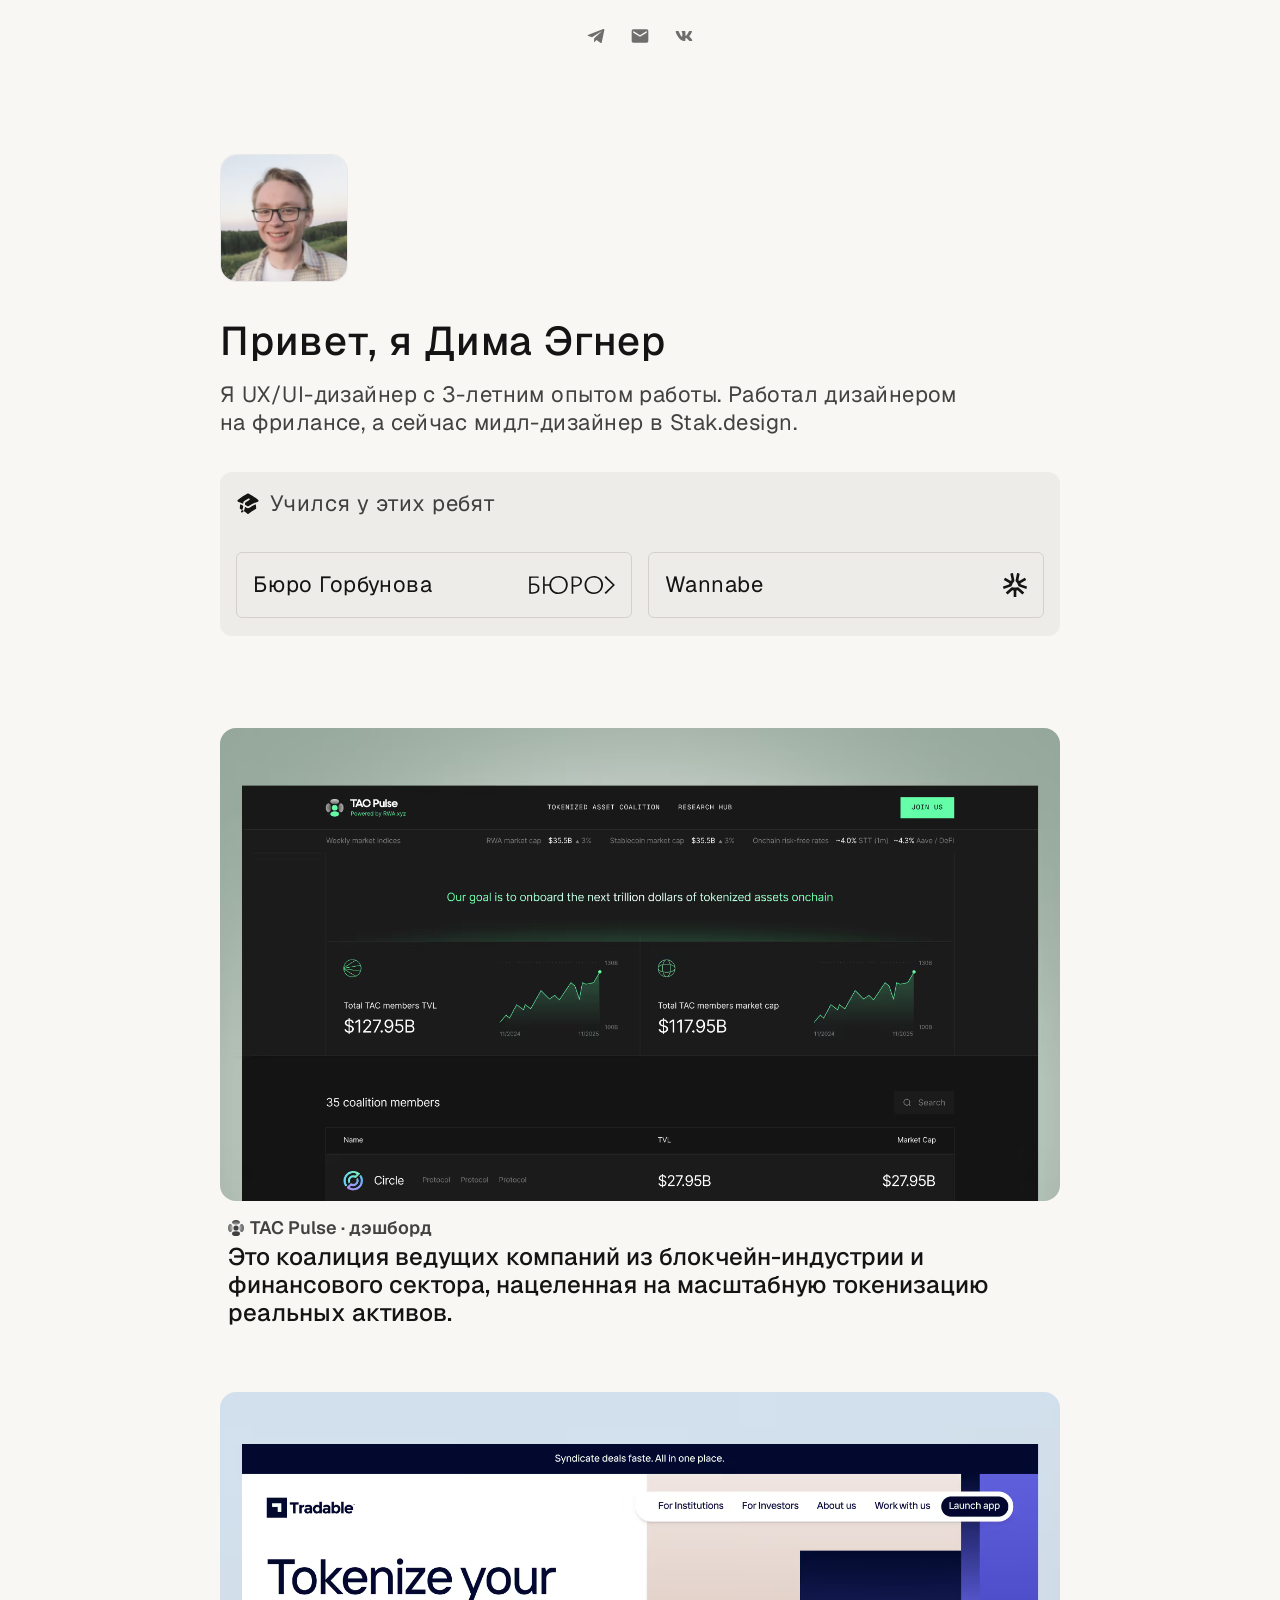
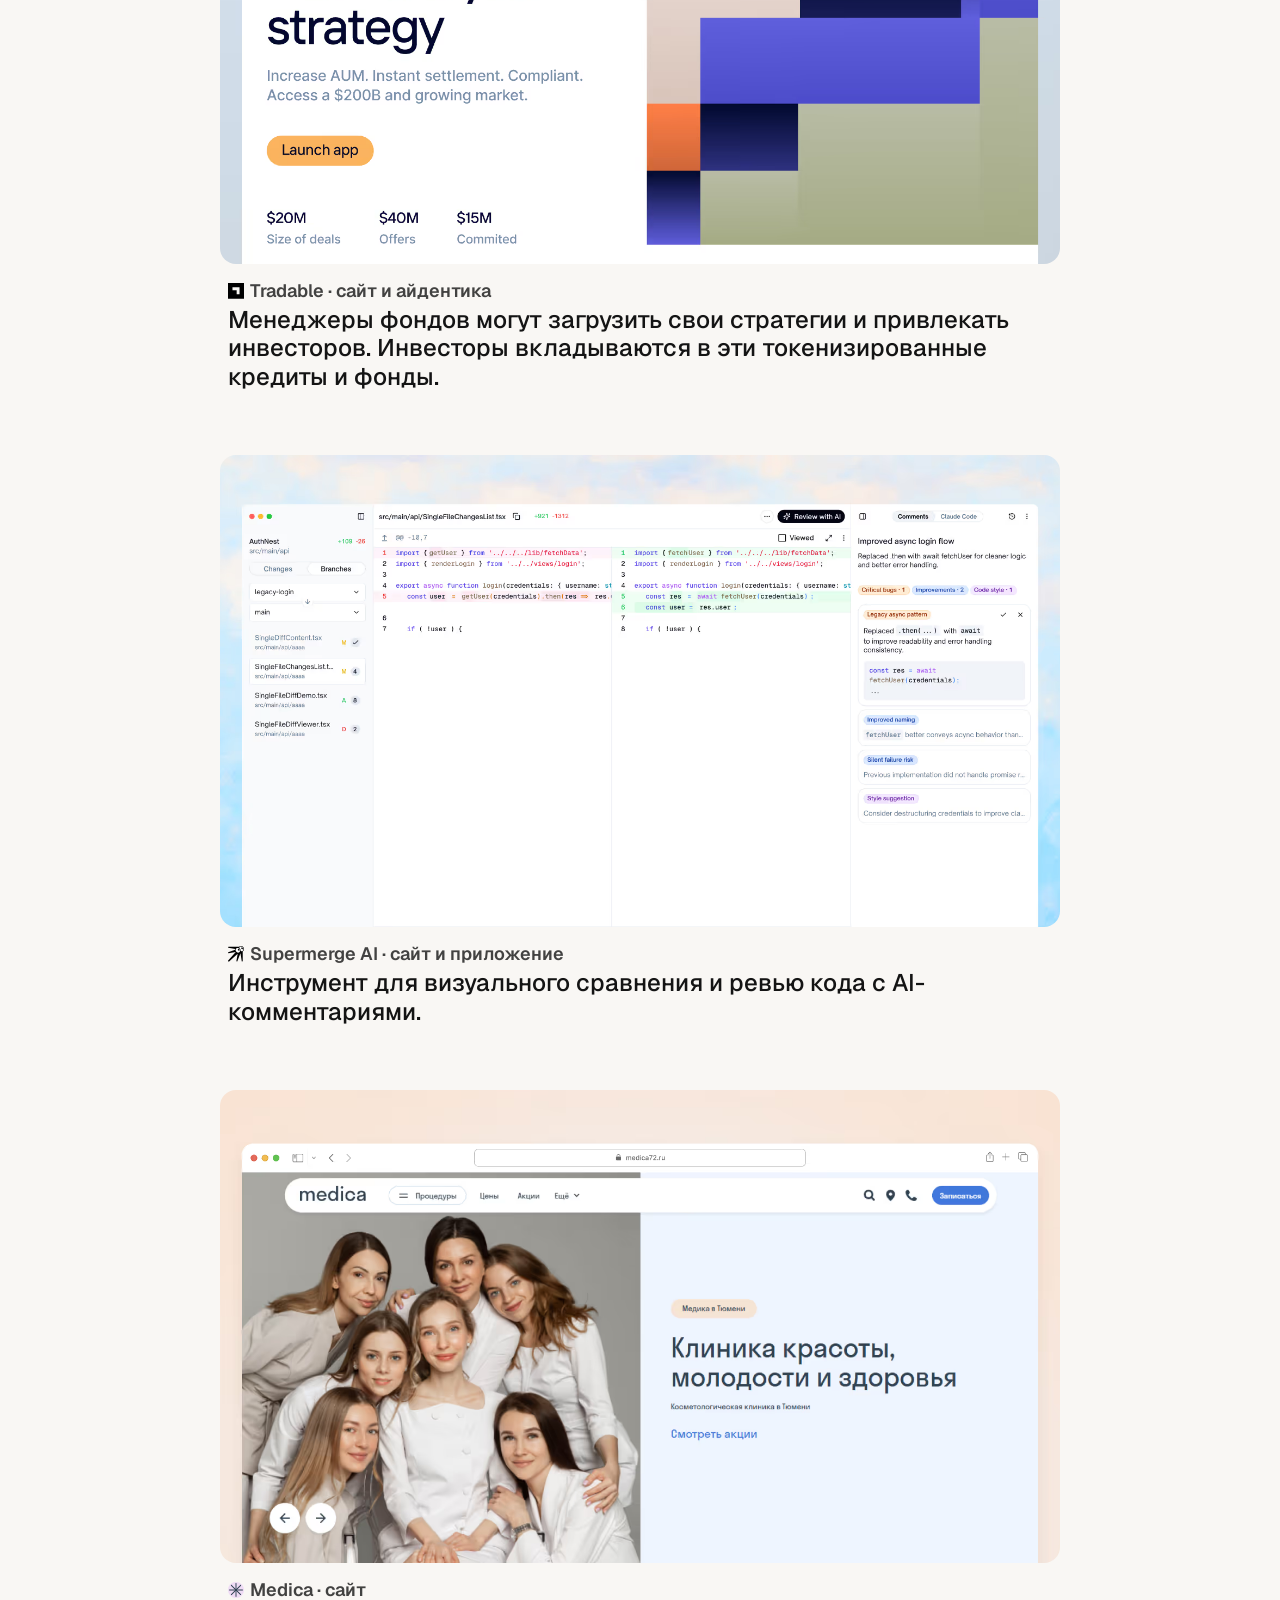
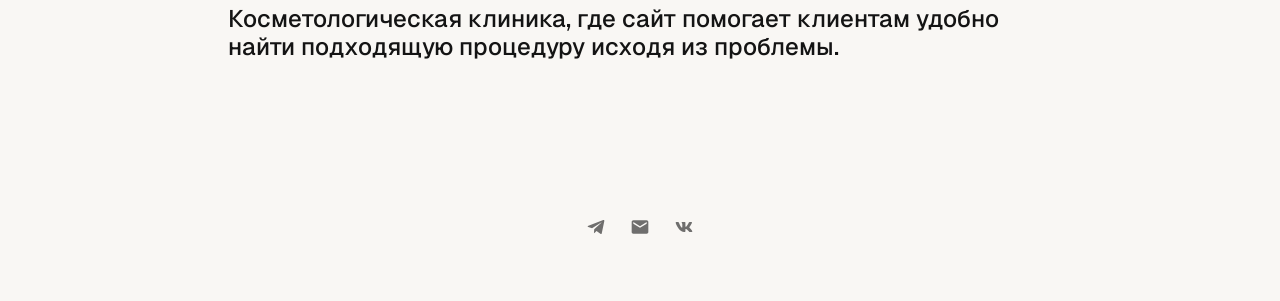
==== commit 0e7b15d3: "Deploy intro typography fix" ====
--- a/index.html
+++ b/index.html
@@ -1 +1 @@
-<!DOCTYPE html><html lang="ru"><head><meta charSet="utf-8"/><meta name="viewport" content="width=device-width, initial-scale=1"/><link rel="preload" as="image" href="/portfolio-assets/dima.avif"/><link rel="stylesheet" href="/_next/static/chunks/1na0a_tl0bzo4.css" data-precedence="next"/><link rel="preload" as="script" fetchPriority="low" href="/_next/static/chunks/0l9e8rka0c1dw.js"/><script src="/_next/static/chunks/1b9kekkhgz3uo.js" async=""></script><script src="/_next/static/chunks/1go8qqiddz7b4.js" async=""></script><script src="/_next/static/chunks/turbopack-28rmr3zoug-py.js" async=""></script><script src="/_next/static/chunks/008-lp4qcxkb4.js" async="" crossorigin=""></script><script src="/_next/static/chunks/3l8vhp6htur9x.js" async="" crossorigin=""></script><title>Дима Эгнер · UX/UI дизайнер</title><meta name="description" content="Портфолио UX/UI-дизайнера Димы Эгнера."/><link rel="icon" href="/portfolio-assets/6964e773358a96089b9b66de_3222.png"/><link rel="apple-touch-icon" href="/portfolio-assets/6964e773358a96089b9b66df_circle.png"/><script src="/_next/static/chunks/0cz1d0mv5g_q7.js" noModule=""></script></head><body><div hidden=""><!--$--><!--/$--></div><main class="portfolio-page"><header class="portfolio-navbar"><nav class="portfolio-nav-links" aria-label="Контакты"><a class="portfolio-nav-link" href="https://t.me/dimaegner" aria-label="Telegram" target="_blank" rel="noreferrer"><img alt="" loading="lazy" width="20" height="20" decoding="async" data-nimg="1" style="color:transparent" src="/portfolio-assets/tg.svg"/></a><a class="portfolio-nav-link" href="mailto:d.egner@yandex.ru" aria-label="Почта"><img alt="" loading="lazy" width="20" height="20" decoding="async" data-nimg="1" style="color:transparent" src="/portfolio-assets/email.svg"/></a><a class="portfolio-nav-link" href="https://vk.com/dimaegner" aria-label="ВКонтакте" target="_blank" rel="noreferrer"><img alt="" loading="lazy" width="20" height="20" decoding="async" data-nimg="1" style="color:transparent" src="/portfolio-assets/vk.svg"/></a></nav></header><section class="portfolio-hero"><div class="portfolio-container"><div class="portfolio-hero-content"><img alt="Дима Эгнер" width="128" height="128" decoding="async" data-nimg="1" class="portfolio-face" style="color:transparent" src="/portfolio-assets/dima.avif"/><div class="portfolio-intro"><h1>Привет, я Дима Эгнер</h1><p class="portfolio-lead">Я UX/UI-дизайнер с 3-летним опытом работы. Работал дизайнером на фрилансе, а сейчас мидл-дизайнер в <a href="https://stak.design" target="_blank" rel="noreferrer">Stak.design</a>.</p></div><div class="portfolio-education"><div class="portfolio-education-heading"><img alt="" loading="lazy" width="24" height="24" decoding="async" data-nimg="1" style="color:transparent" src="/portfolio-assets/education-img.svg"/><span>Учился у этих ребят</span></div><div class="portfolio-education-blocks"><a href="https://bureau.ru/" target="_blank" rel="noreferrer"><span>Бюро Горбунова</span><img alt="" loading="lazy" width="86" height="24" decoding="async" data-nimg="1" style="color:transparent" src="/portfolio-assets/bureau.svg"/></a><a href="https://wannabe.ru/" target="_blank" rel="noreferrer"><span>Wannabe</span><img alt="" loading="lazy" width="24" height="24" decoding="async" data-nimg="1" style="color:transparent" src="/portfolio-assets/wannabe.svg"/></a></div></div></div></div></section><section class="portfolio-cases" aria-label="Избранные проекты"><div class="portfolio-container"><div class="portfolio-case-list"><a class="portfolio-case-card" href="/cases/tac.html"><div class="portfolio-case-image"><img alt="" loading="lazy" width="864" height="486" decoding="async" data-nimg="1" style="color:transparent" src="/portfolio-assets/preview-tac.avif"/></div><div class="portfolio-project-context"><div class="portfolio-project-name"><img alt="" loading="lazy" width="16" height="16" decoding="async" data-nimg="1" style="color:transparent" src="/portfolio-assets/preview-tac-logo.svg"/><h2>TAC Pulse · дэшборд</h2></div><p>Это коалиция ведущих компаний из блокчейн-индустрии и финансового сектора, нацеленная на масштабную токенизацию реальных активов.</p></div></a><a class="portfolio-case-card" href="/cases/tradable.html"><div class="portfolio-case-image"><img alt="" loading="lazy" width="864" height="486" decoding="async" data-nimg="1" style="color:transparent" src="/portfolio-assets/tradable-preview.avif"/></div><div class="portfolio-project-context"><div class="portfolio-project-name"><img alt="" loading="lazy" width="16" height="16" decoding="async" data-nimg="1" style="color:transparent" src="/portfolio-assets/preview-tradable-logo.svg"/><h2>Tradable · сайт и айдентика</h2></div><p>Менеджеры фондов могут загрузить свои стратегии и привлекать инвесторов. Инвесторы вкладываются в эти токенизированные кредиты и фонды.</p></div></a><a class="portfolio-case-card" href="/cases/supermerge.html"><div class="portfolio-case-image"><img alt="" loading="lazy" width="864" height="486" decoding="async" data-nimg="1" style="color:transparent" src="/portfolio-assets/preview-supermerge.avif"/></div><div class="portfolio-project-context"><div class="portfolio-project-name"><img alt="" loading="lazy" width="16" height="16" decoding="async" data-nimg="1" style="color:transparent" src="/portfolio-assets/preview-supermerge-logo.svg"/><h2>Supermerge AI · сайт и приложение</h2></div><p>Инструмент для визуального сравнения и ревью кода с AI-комментариями.</p></div></a><a class="portfolio-case-card" href="/cases/medica.html"><div class="portfolio-case-image"><img alt="" loading="lazy" width="864" height="486" decoding="async" data-nimg="1" style="color:transparent" src="/portfolio-assets/preview-medica.avif"/></div><div class="portfolio-project-context"><div class="portfolio-project-name"><img alt="" loading="lazy" width="16" height="16" decoding="async" data-nimg="1" style="color:transparent" src="/portfolio-assets/preview-medica-logo.svg"/><h2>Medica · сайт</h2></div><p>Косметологическая клиника, где сайт помогает клиентам удобно найти подходящую процедуру исходя из проблемы.</p></div></a></div></div></section><footer class="portfolio-footer"><div class="portfolio-container"><div class="portfolio-footer-content"><nav class="portfolio-nav-links" aria-label="Контакты"><a class="portfolio-nav-link" href="https://t.me/dimaegner" aria-label="Telegram" target="_blank" rel="noreferrer"><img alt="" loading="lazy" width="20" height="20" decoding="async" data-nimg="1" style="color:transparent" src="/portfolio-assets/tg.svg"/></a><a class="portfolio-nav-link" href="mailto:d.egner@yandex.ru" aria-label="Почта"><img alt="" loading="lazy" width="20" height="20" decoding="async" data-nimg="1" style="color:transparent" src="/portfolio-assets/email.svg"/></a><a class="portfolio-nav-link" href="https://vk.com/dimaegner" aria-label="ВКонтакте" target="_blank" rel="noreferrer"><img alt="" loading="lazy" width="20" height="20" decoding="async" data-nimg="1" style="color:transparent" src="/portfolio-assets/vk.svg"/></a></nav></div></div></footer></main><!--$--><!--/$--><script src="/_next/static/chunks/0l9e8rka0c1dw.js" id="_R_" async=""></script><script>(self.__next_f=self.__next_f||[]).push([0])</script><script>self.__next_f.push([1,"1:\"$Sreact.fragment\"\n2:I[22428,[\"/_next/static/chunks/008-lp4qcxkb4.js\"],\"default\"]\n3:I[12688,[\"/_next/static/chunks/008-lp4qcxkb4.js\"],\"default\"]\n4:I[95711,[\"/_next/static/chunks/008-lp4qcxkb4.js\",\"/_next/static/chunks/3l8vhp6htur9x.js\"],\"Image\"]\n10:I[91607,[\"/_next/static/chunks/008-lp4qcxkb4.js\"],\"default\",1]\n:HL[\"/_next/static/chunks/1na0a_tl0bzo4.css\",\"style\"]\n0:{\"P\":null,\"c\":[\"\",\"\"],\"q\":\"\",\"i\":false,\"f\":[[[\"\",{\"children\":[\"__PAGE__\",{},\"$undefined\",\"$undefined\",4608]},\"$undefined\",\"$undefined\",4624],[[\"$\",\"$1\",\"c\",{\"children\":[[[\"$\",\"script\",\"script-0\",{\"src\":\"/_next/static/chunks/008-lp4qcxkb4.js\",\"async\":true,\"nonce\":\"$undefined\"}]],[\"$\",\"html\",null,{\"lang\":\"ru\",\"children\":[\"$\",\"body\",null,{\"children\":[\"$\",\"$L2\",null,{\"parallelRouterKey\":\"children\",\"error\":\"$undefined\",\"errorStyles\":\"$undefined\",\"errorScripts\":\"$undefined\",\"template\":[\"$\",\"$L3\",null,{}],\"templateStyles\":\"$undefined\",\"templateScripts\":\"$undefined\",\"notFound\":[[[\"$\",\"title\",null,{\"children\":\"404: This page could not be found.\"}],[\"$\",\"div\",null,{\"style\":{\"fontFamily\":\"system-ui,\\\"Segoe UI\\\",Roboto,Helvetica,Arial,sans-serif,\\\"Apple Color Emoji\\\",\\\"Segoe UI Emoji\\\"\",\"height\":\"100vh\",\"textAlign\":\"center\",\"display\":\"flex\",\"flexDirection\":\"column\",\"alignItems\":\"center\",\"justifyContent\":\"center\"},\"children\":[\"$\",\"div\",null,{\"children\":[[\"$\",\"style\",null,{\"dangerouslySetInnerHTML\":{\"__html\":\"body{color:#000;background:#fff;margin:0}.next-error-h1{border-right:1px solid rgba(0,0,0,.3)}@media (prefers-color-scheme:dark){body{color:#fff;background:#000}.next-error-h1{border-right:1px solid rgba(255,255,255,.3)}}\"}}],[\"$\",\"h1\",null,{\"className\":\"next-error-h1\",\"style\":{\"display\":\"inline-block\",\"margin\":\"0 20px 0 0\",\"padding\":\"0 23px 0 0\",\"fontSize\":24,\"fontWeight\":500,\"verticalAlign\":\"top\",\"lineHeight\":\"49px\"},\"children\":404}],[\"$\",\"div\",null,{\"style\":{\"display\":\"inline-block\"},\"children\":[\"$\",\"h2\",null,{\"style\":{\"fontSize\":14,\"fontWeight\":400,\"lineHeight\":\"49px\",\"margin\":0},\"children\":\"This page could not be found.\"}]}]]}]}]],[]],\"forbidden\":\"$undefined\",\"unauthorized\":\"$undefined\"}]}]}]]}],{\"children\":[[\"$\",\"$1\",\"c\",{\"children\":[[\"$\",\"main\",null,{\"className\":\"portfolio-page\",\"children\":[[\"$\",\"header\",null,{\"className\":\"portfolio-navbar\",\"children\":[\"$\",\"nav\",null,{\"className\":\"portfolio-nav-links\",\"aria-label\":\"Контакты\",\"children\":[[\"$\",\"a\",\"Telegram\",{\"className\":\"portfolio-nav-link\",\"href\":\"https://t.me/dimaegner\",\"aria-label\":\"Telegram\",\"target\":\"_blank\",\"rel\":\"noreferrer\",\"children\":[\"$\",\"$L4\",null,{\"src\":\"/portfolio-assets/tg.svg\",\"alt\":\"\",\"width\":20,\"height\":20}]}],[\"$\",\"a\",\"Почта\",{\"className\":\"portfolio-nav-link\",\"href\":\"mailto:d.egner@yandex.ru\",\"aria-label\":\"Почта\",\"target\":\"$undefined\",\"rel\":\"$undefined\",\"children\":[\"$\",\"$L4\",null,{\"src\":\"/portfolio-assets/email.svg\",\"alt\":\"\",\"width\":20,\"height\":20}]}],[\"$\",\"a\",\"ВКонтакте\",{\"className\":\"portfolio-nav-link\",\"href\":\"https://vk.com/dimaegner\",\"aria-label\":\"ВКонтакте\",\"target\":\"_blank\",\"rel\":\"noreferrer\",\"children\":[\"$\",\"$L4\",null,{\"src\":\"/portfolio-assets/vk.svg\",\"alt\":\"\",\"width\":20,\"height\":20}]}]]}]}],[\"$\",\"section\",null,{\"className\":\"portfolio-hero\",\"children\":[\"$\",\"div\",null,{\"className\":\"portfolio-container\",\"children\":[\"$\",\"div\",null,{\"className\":\"portfolio-hero-content\",\"children\":[[\"$\",\"$L4\",null,{\"className\":\"portfolio-face\",\"src\":\"/portfolio-assets/dima.avif\",\"alt\":\"Дима Эгнер\",\"width\":128,\"height\":128,\"priority\":true}],[\"$\",\"div\",null,{\"className\":\"portfolio-intro\",\"children\":[[\"$\",\"h1\",null,{\"children\":\"Привет, я Дима Эгнер\"}],[\"$\",\"p\",null,{\"className\":\"portfolio-lead\",\"children\":[\"Я UX/UI-дизайнер с 3-летним опытом работы. Работал дизайнером на фрилансе, а сейчас мидл-дизайнер в \",[\"$\",\"a\",null,{\"href\":\"https://stak.design\",\"target\":\"_blank\",\"rel\":\"noreferrer\",\"children\":\"Stak.design\"}],\".\"]}]]}],[\"$\",\"div\",null,{\"className\":\"portfolio-education\",\"children\":[[\"$\",\"div\",null,{\"className\":\"portfolio-education-heading\",\"children\":[[\"$\",\"$L4\",null,{\"src\":\"/portfolio-assets/education-img.svg\",\"alt\":\"\",\"width\":24,\"height\":24}],[\"$\",\"span\",null,{\"children\":\"Учился у этих ребят\"}]]}],[\"$\",\"div\",null,{\"className\":\"portfolio-education-blocks\",\"children\":[[\"$\",\"a\",null,{\"href\":\"https://bureau.ru/\",\"target\":\"_blank\",\"rel\":\"noreferrer\",\"children\":[[\"$\",\"span\",null,{\"children\":\"Бюро Горбунова\"}],[\"$\",\"$L4\",null,{\"src\":\"/portfolio-assets/bureau.svg\",\"alt\":\"\",\"width\":86,\"height\":24}]]}],[\"$\",\"a\",null,{\"href\":\"https://wannabe.ru/\",\"target\":\"_blank\",\"rel\":\"noreferrer\",\"children\":[[\"$\",\"span\",null,{\"children\":\"Wannabe\"}],[\"$\",\"$L4\",null,{\"src\":\"/portfolio-assets/wannabe.svg\",\"alt\":\"\",\"width\":24,\"height\":24}]]}]]}]]}]]}]}]}],[\"$\",\"section\",null,{\"className\":\"portfolio-cases\",\"aria-label\":\"Избранные проекты\",\"children\":[\"$\",\"div\",null,{\"className\":\"portfolio-container\",\"children\":[\"$\",\"div\",null,{\"className\":\"portfolio-case-list\",\"children\":[[\"$\",\"a\",\"TAC Pulse · дэшборд\",{\"className\":\"portfolio-case-card\",\"href\":\"/cases/tac.html\",\"children\":[[\"$\",\"div\",null,{\"className\":\"portfolio-case-image\",\"children\":[\"$\",\"$L4\",null,{\"src\":\"/portfolio-assets/preview-tac.avif\",\"alt\":\"\",\"width\":864,\"height\":486}]}],[\"$\",\"div\",null,{\"className\":\"portfolio-project-context\",\"children\":[[\"$\",\"div\",null,{\"className\":\"portfolio-project-name\",\"children\":[\"$L5\",\"$L6\"]}],\"$L7\"]}]]}],\"$L8\",\"$L9\",\"$La\"]}]}]}],\"$Lb\"]}],[\"$Lc\",\"$Ld\"],\"$Le\"]}],{},null,false,null]},null,false,null],\"$Lf\",false]],\"m\":\"$undefined\",\"G\":[\"$10\",[]],\"S\":true,\"h\":null,\"r\":\"$undefined\",\"s\":\"$undefined\",\"a\":\"$undefined\",\"l\":\"$undefined\",\"p\":\"$undefined\",\"d\":\"$undefined\",\"b\":\"NMeN5fLdz_T2Jc_3z2EVp\"}\n11:I[18200,[\"/_next/static/chunks/008-lp4qcxkb4.js\"],\"OutletBoundary\"]\n12:\"$Sreact.suspense\"\n14:I[18200,[\"/_next/static/chunks/008-lp4qcxkb4.js\"],\"ViewportBoundary\"]\n16:I[18200,[\"/_next/static/chunks/008-lp4qcxkb4.js\"],\"MetadataBoundary\"]\n5:[\"$\",\"$L4\",null,{\"src\":\"/portfolio-assets/preview-tac-logo.svg\",\"alt\":\"\",\"width\":16,\"height\":16}]\n6:[\"$\",\"h2\",null,{\"children\":\"TAC Pulse · дэшборд\"}]\n7:[\"$\",\"p\",null,{\"children\":\"Это коалиция ведущих компаний из блокчейн-индустрии и финансового сектора, нацеленная на масштабную токенизацию реальных активов.\"}]\n8:[\"$\",\"a\",\"Tradable · сайт и айдентика\",{\"className\":\"portfolio-case-card\",\"href\":\"/cases/tradable.html\",\"children\":[[\"$\",\"div\",null,{\"className\":\"portfolio-case-image\",\"children\":[\"$\",\"$L4\",null,{\"src\":\"/portfolio-assets/tradable-preview.avif\",\"alt\":\"\",\"width\":864,\"height\":486}]}],[\"$\",\"div\",null,{\"className\":\"portfolio-project-context\",\"children\":[[\"$\",\"div\",null,{\"className\":\"portfolio-project-name\",\"children\":[[\"$\",\"$L4\",null,{\"src\":\"/portfolio-assets/preview-tradable-logo.svg\",\"alt\":\"\",\"width\":16,\"height\":16}],[\"$\",\"h2\",null,{\"children\":\"Tradable · сайт и айдентика\"}]]}],[\"$\",\"p\",null,{\"children\":\"Менеджеры фондов могут загрузить свои стратегии и привлекать инвесторов. Инвесторы вкладываются в эти токенизированные кредиты и фонды.\"}]]}]]}]\n9:[\"$\",\"a\",\"Supermerge AI · сайт и приложение\",{\"className\":\"portfolio-case-card\",\"href\":\"/cases/supermerge.html\",\"children\":[[\"$\",\"div\",null,{\"className\":\"portfolio-case-image\",\"children\":[\"$\",\"$L4\",null,{\"src\":\"/portfolio-assets/preview-supermerge.avif\",\"alt\":\"\",\"width\":864,\"height\":486}]}],[\"$\",\"div\",null,{\"className\":\"portfolio-project-context\",\"children\":[[\"$\",\"div\",null,{\"className\":\"portfolio-project-name\",\"children\":[[\"$\",\"$L4\",null,{\"src\":\"/portfolio-assets/preview-supermerge-logo.svg\",\"alt\":\"\",\"width\":16,\"height\":16}],[\"$\",\"h2\",null,{\"children\":\"Supermerge AI · сайт и приложение\"}]]}],[\"$\",\"p\",null,{\"children\":\"Инструмент для визуального сравнения и ревью кода с AI-комментариями.\"}]]}]]}]\na:[\"$\",\"a\",\"Medica · сайт\",{\"className\":\"portfolio-case-card\",\"href\":\"/cases/medica.html\",\"children\":[[\"$\",\"div\",null,{\"className\":\"portfolio-case-image\",\"children\":[\"$\",\"$L4\",null,{\"src\":\"/portfolio-assets/preview-medica.avif\",\"alt\":\"\",\"width\":864,\"height\":486}]}],[\"$\",\"div\",null,{\"className\":\"portfolio-project-context\",\"children\":[[\"$\",\"div\",null,{\"className\":\"portfolio-project-name\",\"children\":[[\"$\",\"$L4\",null,{\"src\":\"/portfolio-assets/preview-medica-logo.svg\",\"alt\":\"\",\"width\":16,\"height\":16}],[\"$\",\"h2\",null,{\"children\":\"Medica · сайт\"}]]}],[\"$\",\"p\",null,{\"children\":\"Косметологическая клиника, где сайт помогает клиентам удобно найти подходящую процедуру исходя из проблемы.\"}]]}]]}]\nb:[\"$\",\"footer\",null,{\"className\":\"portfolio-footer\",\"children\":[\"$\",\"div\",null,{\"className\":\"portfolio-container\",\"children\":[\"$\",\"div\",null,{\"className\":\"portfolio-footer-content\",\"children\":[\"$\",\"nav\",null,{\"className\":\"portfolio-nav-links\",\"aria-label\":\"Контакты\",\"children\":[[\"$\",\"a\",\"Telegram\",{\"className\":\"portfolio-nav-link\",\"href\":\"https://t.me/dimaegner\",\"aria-label\":\"Telegram\",\"target\":\"_blank\",\"rel\":\"noreferrer\",\"children\":[\"$\",\"$L4\",null,{\"src\":\"/portfolio-assets/tg.svg\",\"alt\":\"\",\"width\":20,\"height\":20}]}],[\"$\",\"a\",\"Почта\",{\"className\":\"portfolio-nav-link\",\"href\":\"mailto:d.egner@yandex.ru\",\"aria-label\":\"Почта\",\"target\":\"$undefined\",\"rel\":\"$undefined\",\"children\":[\"$\",\"$L4\",null,{\"src\":\"/portfolio-assets/email.svg\",\"alt\":\"\",\"width\":20,\"height\":20}]}],[\"$\",\"a\",\"ВКонтакте\",{\"className\":\"portfolio-nav-link\",\"href\":\"https://vk.com/dimaegner\",\"aria-label\":\"ВКонтакте\",\"target\":\"_blank\",\"rel\":\"noreferrer\",\"children\":[\"$\",\"$L4\",null,{\"src\":\"/portfolio-assets/vk.svg\",\"alt\":\"\",\"width\":20,\"height\":20}]}]]}]}]}]}]\nc:[\"$\",\"link\",\"0\",{\"rel\":\"stylesheet\",\"href\":\"/_next/static/chunks/1na0a_tl0bzo4.css\",\"precedence\":\"next\",\"crossOrigin\":\"$undefined\",\"nonce\":\"$undefined\"}]\nd:[\"$\",\"script\",\"script-0\",{\"src\":\"/_next/static/chunks/3l8vhp6htur9x.js\",\"async\":true,\"nonce\":\"$undefined\"}]\ne:[\"$\",\"$L11\",null,{\"children\":[\"$\",\"$12\",null,{\"name\":\"Next.MetadataOutlet\",\"children\":\"$@13\"}]}]\nf:[\"$\",\"$1\",\"h\",{\"children\":[null,[\"$\",\"$L14\",null,{\"children\":\"$L15\"}],[\"$\",\"div\",null,{\"hidden\":true,\"children\":[\"$\",\"$L16\",null,{\"children\":[\"$\",\"$12\",null,{\"name\":\"Next.Metadata\",\"children\":\"$L17\"}]}]}],null]}]\n15:[[\"$\",\"meta\",\"0\",{\"charSet\":\"utf-8\"}],[\"$\",\"meta\",\"1\",{\"name\":\"viewport\",\"content\":\"width=device-width, initial-scale=1\"}]]\n18:I[99996,[\"/_next/static/chunks/008-lp4qcxkb4.js\"],\"IconMark\"]\n13:null\n17:[[\"$\",\"title\",\"0\",{\"children\":\"Дима Эгнер · UX/UI дизайнер\"}],[\"$\",\"meta\",\"1\",{\"name\":\"description\",\"content\":\"Портфолио UX/UI-дизайнера Димы Эгнера.\"}],[\"$\",\"link\",\"2\",{\"rel\":\"icon\",\"href\":\"/portfolio-assets/6964e773358a96089b9b66de_3222.png\"}],[\"$\",\"link\",\"3\",{\"rel\":\"apple-touch-icon\",\"href\":\"/portfolio-assets/6964e773358a96089b9b66df_circle.png\"}],[\"$\",\"$L18\",\"4\",{}]]\n"])</script></body></html>+<!DOCTYPE html><html lang="ru"><head><meta charSet="utf-8"/><meta name="viewport" content="width=device-width, initial-scale=1"/><link rel="preload" as="image" href="/portfolio-assets/dima.avif"/><link rel="stylesheet" href="/_next/static/chunks/1na0a_tl0bzo4.css" data-precedence="next"/><link rel="preload" as="script" fetchPriority="low" href="/_next/static/chunks/0l9e8rka0c1dw.js"/><script src="/_next/static/chunks/1b9kekkhgz3uo.js" async=""></script><script src="/_next/static/chunks/1go8qqiddz7b4.js" async=""></script><script src="/_next/static/chunks/turbopack-28rmr3zoug-py.js" async=""></script><script src="/_next/static/chunks/008-lp4qcxkb4.js" async="" crossorigin=""></script><script src="/_next/static/chunks/3l8vhp6htur9x.js" async="" crossorigin=""></script><title>Дима Эгнер · UX/UI дизайнер</title><meta name="description" content="Портфолио UX/UI-дизайнера Димы Эгнера."/><link rel="icon" href="/portfolio-assets/6964e773358a96089b9b66de_3222.png"/><link rel="apple-touch-icon" href="/portfolio-assets/6964e773358a96089b9b66df_circle.png"/><script src="/_next/static/chunks/0cz1d0mv5g_q7.js" noModule=""></script></head><body><div hidden=""><!--$--><!--/$--></div><main class="portfolio-page"><header class="portfolio-navbar"><nav class="portfolio-nav-links" aria-label="Контакты"><a class="portfolio-nav-link" href="https://t.me/dimaegner" aria-label="Telegram" target="_blank" rel="noreferrer"><img alt="" loading="lazy" width="20" height="20" decoding="async" data-nimg="1" style="color:transparent" src="/portfolio-assets/tg.svg"/></a><a class="portfolio-nav-link" href="mailto:d.egner@yandex.ru" aria-label="Почта"><img alt="" loading="lazy" width="20" height="20" decoding="async" data-nimg="1" style="color:transparent" src="/portfolio-assets/email.svg"/></a><a class="portfolio-nav-link" href="https://vk.com/dimaegner" aria-label="ВКонтакте" target="_blank" rel="noreferrer"><img alt="" loading="lazy" width="20" height="20" decoding="async" data-nimg="1" style="color:transparent" src="/portfolio-assets/vk.svg"/></a></nav></header><section class="portfolio-hero"><div class="portfolio-container"><div class="portfolio-hero-content"><img alt="Дима Эгнер" width="128" height="128" decoding="async" data-nimg="1" class="portfolio-face" style="color:transparent" src="/portfolio-assets/dima.avif"/><div class="portfolio-intro"><h1>Привет, я Дима Эгнер</h1><p class="portfolio-lead">Я UX/UI-дизайнер с 3-летним опытом работы. Работал дизайнером на фрилансе, а сейчас мидл-дизайнер в <a href="https://stak.design" target="_blank" rel="noreferrer">Stak.design</a>.</p></div><div class="portfolio-education"><div class="portfolio-education-heading"><img alt="" loading="lazy" width="24" height="24" decoding="async" data-nimg="1" style="color:transparent" src="/portfolio-assets/education-img.svg"/><span>Учился у этих ребят</span></div><div class="portfolio-education-blocks"><a href="https://bureau.ru/" target="_blank" rel="noreferrer"><span>Бюро Горбунова</span><img alt="" loading="lazy" width="86" height="24" decoding="async" data-nimg="1" style="color:transparent" src="/portfolio-assets/bureau.svg"/></a><a href="https://wannabe.ru/" target="_blank" rel="noreferrer"><span>Wannabe</span><img alt="" loading="lazy" width="24" height="24" decoding="async" data-nimg="1" style="color:transparent" src="/portfolio-assets/wannabe.svg"/></a></div></div></div></div></section><section class="portfolio-cases" aria-label="Избранные проекты"><div class="portfolio-container"><div class="portfolio-case-list"><a class="portfolio-case-card" href="/cases/tac.html"><div class="portfolio-case-image"><img alt="" loading="lazy" width="864" height="486" decoding="async" data-nimg="1" style="color:transparent" src="/portfolio-assets/preview-tac.avif"/></div><div class="portfolio-project-context"><div class="portfolio-project-name"><img alt="" loading="lazy" width="16" height="16" decoding="async" data-nimg="1" style="color:transparent" src="/portfolio-assets/preview-tac-logo.svg"/><h2>TAC Pulse · дэшборд</h2></div><p>Это коалиция ведущих компаний из блокчейн-индустрии и финансового сектора, нацеленная на масштабную токенизацию реальных активов.</p></div></a><a class="portfolio-case-card" href="/cases/tradable.html"><div class="portfolio-case-image"><img alt="" loading="lazy" width="864" height="486" decoding="async" data-nimg="1" style="color:transparent" src="/portfolio-assets/tradable-preview.avif"/></div><div class="portfolio-project-context"><div class="portfolio-project-name"><img alt="" loading="lazy" width="16" height="16" decoding="async" data-nimg="1" style="color:transparent" src="/portfolio-assets/preview-tradable-logo.svg"/><h2>Tradable · сайт и айдентика</h2></div><p>Менеджеры фондов могут загрузить свои стратегии и привлекать инвесторов. Инвесторы вкладываются в эти токенизированные кредиты и фонды.</p></div></a><a class="portfolio-case-card" href="/cases/supermerge.html"><div class="portfolio-case-image"><img alt="" loading="lazy" width="864" height="486" decoding="async" data-nimg="1" style="color:transparent" src="/portfolio-assets/preview-supermerge.avif"/></div><div class="portfolio-project-context"><div class="portfolio-project-name"><img alt="" loading="lazy" width="16" height="16" decoding="async" data-nimg="1" style="color:transparent" src="/portfolio-assets/preview-supermerge-logo.svg"/><h2>Supermerge AI · сайт и приложение</h2></div><p>Инструмент для визуального сравнения и ревью кода с AI-комментариями.</p></div></a><a class="portfolio-case-card" href="/cases/medica.html"><div class="portfolio-case-image"><img alt="" loading="lazy" width="864" height="486" decoding="async" data-nimg="1" style="color:transparent" src="/portfolio-assets/preview-medica.avif"/></div><div class="portfolio-project-context"><div class="portfolio-project-name"><img alt="" loading="lazy" width="16" height="16" decoding="async" data-nimg="1" style="color:transparent" src="/portfolio-assets/preview-medica-logo.svg"/><h2>Medica · сайт</h2></div><p>Косметологическая клиника, где сайт помогает клиентам удобно найти подходящую процедуру исходя из проблемы.</p></div></a></div></div></section><footer class="portfolio-footer"><div class="portfolio-container"><div class="portfolio-footer-content"><nav class="portfolio-nav-links" aria-label="Контакты"><a class="portfolio-nav-link" href="https://t.me/dimaegner" aria-label="Telegram" target="_blank" rel="noreferrer"><img alt="" loading="lazy" width="20" height="20" decoding="async" data-nimg="1" style="color:transparent" src="/portfolio-assets/tg.svg"/></a><a class="portfolio-nav-link" href="mailto:d.egner@yandex.ru" aria-label="Почта"><img alt="" loading="lazy" width="20" height="20" decoding="async" data-nimg="1" style="color:transparent" src="/portfolio-assets/email.svg"/></a><a class="portfolio-nav-link" href="https://vk.com/dimaegner" aria-label="ВКонтакте" target="_blank" rel="noreferrer"><img alt="" loading="lazy" width="20" height="20" decoding="async" data-nimg="1" style="color:transparent" src="/portfolio-assets/vk.svg"/></a></nav></div></div></footer></main><!--$--><!--/$--><script src="/_next/static/chunks/0l9e8rka0c1dw.js" id="_R_" async=""></script><script>(self.__next_f=self.__next_f||[]).push([0])</script><script>self.__next_f.push([1,"1:\"$Sreact.fragment\"\n2:I[22428,[\"/_next/static/chunks/008-lp4qcxkb4.js\"],\"default\"]\n3:I[12688,[\"/_next/static/chunks/008-lp4qcxkb4.js\"],\"default\"]\n4:I[95711,[\"/_next/static/chunks/008-lp4qcxkb4.js\",\"/_next/static/chunks/3l8vhp6htur9x.js\"],\"Image\"]\n10:I[91607,[\"/_next/static/chunks/008-lp4qcxkb4.js\"],\"default\",1]\n:HL[\"/_next/static/chunks/1na0a_tl0bzo4.css\",\"style\"]\n0:{\"P\":null,\"c\":[\"\",\"\"],\"q\":\"\",\"i\":false,\"f\":[[[\"\",{\"children\":[\"__PAGE__\",{},\"$undefined\",\"$undefined\",4608]},\"$undefined\",\"$undefined\",4624],[[\"$\",\"$1\",\"c\",{\"children\":[[[\"$\",\"script\",\"script-0\",{\"src\":\"/_next/static/chunks/008-lp4qcxkb4.js\",\"async\":true,\"nonce\":\"$undefined\"}]],[\"$\",\"html\",null,{\"lang\":\"ru\",\"children\":[\"$\",\"body\",null,{\"children\":[\"$\",\"$L2\",null,{\"parallelRouterKey\":\"children\",\"error\":\"$undefined\",\"errorStyles\":\"$undefined\",\"errorScripts\":\"$undefined\",\"template\":[\"$\",\"$L3\",null,{}],\"templateStyles\":\"$undefined\",\"templateScripts\":\"$undefined\",\"notFound\":[[[\"$\",\"title\",null,{\"children\":\"404: This page could not be found.\"}],[\"$\",\"div\",null,{\"style\":{\"fontFamily\":\"system-ui,\\\"Segoe UI\\\",Roboto,Helvetica,Arial,sans-serif,\\\"Apple Color Emoji\\\",\\\"Segoe UI Emoji\\\"\",\"height\":\"100vh\",\"textAlign\":\"center\",\"display\":\"flex\",\"flexDirection\":\"column\",\"alignItems\":\"center\",\"justifyContent\":\"center\"},\"children\":[\"$\",\"div\",null,{\"children\":[[\"$\",\"style\",null,{\"dangerouslySetInnerHTML\":{\"__html\":\"body{color:#000;background:#fff;margin:0}.next-error-h1{border-right:1px solid rgba(0,0,0,.3)}@media (prefers-color-scheme:dark){body{color:#fff;background:#000}.next-error-h1{border-right:1px solid rgba(255,255,255,.3)}}\"}}],[\"$\",\"h1\",null,{\"className\":\"next-error-h1\",\"style\":{\"display\":\"inline-block\",\"margin\":\"0 20px 0 0\",\"padding\":\"0 23px 0 0\",\"fontSize\":24,\"fontWeight\":500,\"verticalAlign\":\"top\",\"lineHeight\":\"49px\"},\"children\":404}],[\"$\",\"div\",null,{\"style\":{\"display\":\"inline-block\"},\"children\":[\"$\",\"h2\",null,{\"style\":{\"fontSize\":14,\"fontWeight\":400,\"lineHeight\":\"49px\",\"margin\":0},\"children\":\"This page could not be found.\"}]}]]}]}]],[]],\"forbidden\":\"$undefined\",\"unauthorized\":\"$undefined\"}]}]}]]}],{\"children\":[[\"$\",\"$1\",\"c\",{\"children\":[[\"$\",\"main\",null,{\"className\":\"portfolio-page\",\"children\":[[\"$\",\"header\",null,{\"className\":\"portfolio-navbar\",\"children\":[\"$\",\"nav\",null,{\"className\":\"portfolio-nav-links\",\"aria-label\":\"Контакты\",\"children\":[[\"$\",\"a\",\"Telegram\",{\"className\":\"portfolio-nav-link\",\"href\":\"https://t.me/dimaegner\",\"aria-label\":\"Telegram\",\"target\":\"_blank\",\"rel\":\"noreferrer\",\"children\":[\"$\",\"$L4\",null,{\"src\":\"/portfolio-assets/tg.svg\",\"alt\":\"\",\"width\":20,\"height\":20}]}],[\"$\",\"a\",\"Почта\",{\"className\":\"portfolio-nav-link\",\"href\":\"mailto:d.egner@yandex.ru\",\"aria-label\":\"Почта\",\"target\":\"$undefined\",\"rel\":\"$undefined\",\"children\":[\"$\",\"$L4\",null,{\"src\":\"/portfolio-assets/email.svg\",\"alt\":\"\",\"width\":20,\"height\":20}]}],[\"$\",\"a\",\"ВКонтакте\",{\"className\":\"portfolio-nav-link\",\"href\":\"https://vk.com/dimaegner\",\"aria-label\":\"ВКонтакте\",\"target\":\"_blank\",\"rel\":\"noreferrer\",\"children\":[\"$\",\"$L4\",null,{\"src\":\"/portfolio-assets/vk.svg\",\"alt\":\"\",\"width\":20,\"height\":20}]}]]}]}],[\"$\",\"section\",null,{\"className\":\"portfolio-hero\",\"children\":[\"$\",\"div\",null,{\"className\":\"portfolio-container\",\"children\":[\"$\",\"div\",null,{\"className\":\"portfolio-hero-content\",\"children\":[[\"$\",\"$L4\",null,{\"className\":\"portfolio-face\",\"src\":\"/portfolio-assets/dima.avif\",\"alt\":\"Дима Эгнер\",\"width\":128,\"height\":128,\"priority\":true}],[\"$\",\"div\",null,{\"className\":\"portfolio-intro\",\"children\":[[\"$\",\"h1\",null,{\"children\":\"Привет, я Дима Эгнер\"}],[\"$\",\"p\",null,{\"className\":\"portfolio-lead\",\"children\":[\"Я UX/UI-дизайнер с 3-летним опытом работы. Работал дизайнером на фрилансе, а сейчас мидл-дизайнер в \",[\"$\",\"a\",null,{\"href\":\"https://stak.design\",\"target\":\"_blank\",\"rel\":\"noreferrer\",\"children\":\"Stak.design\"}],\".\"]}]]}],[\"$\",\"div\",null,{\"className\":\"portfolio-education\",\"children\":[[\"$\",\"div\",null,{\"className\":\"portfolio-education-heading\",\"children\":[[\"$\",\"$L4\",null,{\"src\":\"/portfolio-assets/education-img.svg\",\"alt\":\"\",\"width\":24,\"height\":24}],[\"$\",\"span\",null,{\"children\":\"Учился у этих ребят\"}]]}],[\"$\",\"div\",null,{\"className\":\"portfolio-education-blocks\",\"children\":[[\"$\",\"a\",null,{\"href\":\"https://bureau.ru/\",\"target\":\"_blank\",\"rel\":\"noreferrer\",\"children\":[[\"$\",\"span\",null,{\"children\":\"Бюро Горбунова\"}],[\"$\",\"$L4\",null,{\"src\":\"/portfolio-assets/bureau.svg\",\"alt\":\"\",\"width\":86,\"height\":24}]]}],[\"$\",\"a\",null,{\"href\":\"https://wannabe.ru/\",\"target\":\"_blank\",\"rel\":\"noreferrer\",\"children\":[[\"$\",\"span\",null,{\"children\":\"Wannabe\"}],[\"$\",\"$L4\",null,{\"src\":\"/portfolio-assets/wannabe.svg\",\"alt\":\"\",\"width\":24,\"height\":24}]]}]]}]]}]]}]}]}],[\"$\",\"section\",null,{\"className\":\"portfolio-cases\",\"aria-label\":\"Избранные проекты\",\"children\":[\"$\",\"div\",null,{\"className\":\"portfolio-container\",\"children\":[\"$\",\"div\",null,{\"className\":\"portfolio-case-list\",\"children\":[[\"$\",\"a\",\"TAC Pulse · дэшборд\",{\"className\":\"portfolio-case-card\",\"href\":\"/cases/tac.html\",\"children\":[[\"$\",\"div\",null,{\"className\":\"portfolio-case-image\",\"children\":[\"$\",\"$L4\",null,{\"src\":\"/portfolio-assets/preview-tac.avif\",\"alt\":\"\",\"width\":864,\"height\":486}]}],[\"$\",\"div\",null,{\"className\":\"portfolio-project-context\",\"children\":[[\"$\",\"div\",null,{\"className\":\"portfolio-project-name\",\"children\":[\"$L5\",\"$L6\"]}],\"$L7\"]}]]}],\"$L8\",\"$L9\",\"$La\"]}]}]}],\"$Lb\"]}],[\"$Lc\",\"$Ld\"],\"$Le\"]}],{},null,false,null]},null,false,null],\"$Lf\",false]],\"m\":\"$undefined\",\"G\":[\"$10\",[]],\"S\":true,\"h\":null,\"r\":\"$undefined\",\"s\":\"$undefined\",\"a\":\"$undefined\",\"l\":\"$undefined\",\"p\":\"$undefined\",\"d\":\"$undefined\",\"b\":\"xGv6XG-haYvY-WPoz8SIt\"}\n11:I[18200,[\"/_next/static/chunks/008-lp4qcxkb4.js\"],\"OutletBoundary\"]\n12:\"$Sreact.suspense\"\n14:I[18200,[\"/_next/static/chunks/008-lp4qcxkb4.js\"],\"ViewportBoundary\"]\n16:I[18200,[\"/_next/static/chunks/008-lp4qcxkb4.js\"],\"MetadataBoundary\"]\n5:[\"$\",\"$L4\",null,{\"src\":\"/portfolio-assets/preview-tac-logo.svg\",\"alt\":\"\",\"width\":16,\"height\":16}]\n6:[\"$\",\"h2\",null,{\"children\":\"TAC Pulse · дэшборд\"}]\n7:[\"$\",\"p\",null,{\"children\":\"Это коалиция ведущих компаний из блокчейн-индустрии и финансового сектора, нацеленная на масштабную токенизацию реальных активов.\"}]\n8:[\"$\",\"a\",\"Tradable · сайт и айдентика\",{\"className\":\"portfolio-case-card\",\"href\":\"/cases/tradable.html\",\"children\":[[\"$\",\"div\",null,{\"className\":\"portfolio-case-image\",\"children\":[\"$\",\"$L4\",null,{\"src\":\"/portfolio-assets/tradable-preview.avif\",\"alt\":\"\",\"width\":864,\"height\":486}]}],[\"$\",\"div\",null,{\"className\":\"portfolio-project-context\",\"children\":[[\"$\",\"div\",null,{\"className\":\"portfolio-project-name\",\"children\":[[\"$\",\"$L4\",null,{\"src\":\"/portfolio-assets/preview-tradable-logo.svg\",\"alt\":\"\",\"width\":16,\"height\":16}],[\"$\",\"h2\",null,{\"children\":\"Tradable · сайт и айдентика\"}]]}],[\"$\",\"p\",null,{\"children\":\"Менеджеры фондов могут загрузить свои стратегии и привлекать инвесторов. Инвесторы вкладываются в эти токенизированные кредиты и фонды.\"}]]}]]}]\n9:[\"$\",\"a\",\"Supermerge AI · сайт и приложение\",{\"className\":\"portfolio-case-card\",\"href\":\"/cases/supermerge.html\",\"children\":[[\"$\",\"div\",null,{\"className\":\"portfolio-case-image\",\"children\":[\"$\",\"$L4\",null,{\"src\":\"/portfolio-assets/preview-supermerge.avif\",\"alt\":\"\",\"width\":864,\"height\":486}]}],[\"$\",\"div\",null,{\"className\":\"portfolio-project-context\",\"children\":[[\"$\",\"div\",null,{\"className\":\"portfolio-project-name\",\"children\":[[\"$\",\"$L4\",null,{\"src\":\"/portfolio-assets/preview-supermerge-logo.svg\",\"alt\":\"\",\"width\":16,\"height\":16}],[\"$\",\"h2\",null,{\"children\":\"Supermerge AI · сайт и приложение\"}]]}],[\"$\",\"p\",null,{\"children\":\"Инструмент для визуального сравнения и ревью кода с AI-комментариями.\"}]]}]]}]\na:[\"$\",\"a\",\"Medica · сайт\",{\"className\":\"portfolio-case-card\",\"href\":\"/cases/medica.html\",\"children\":[[\"$\",\"div\",null,{\"className\":\"portfolio-case-image\",\"children\":[\"$\",\"$L4\",null,{\"src\":\"/portfolio-assets/preview-medica.avif\",\"alt\":\"\",\"width\":864,\"height\":486}]}],[\"$\",\"div\",null,{\"className\":\"portfolio-project-context\",\"children\":[[\"$\",\"div\",null,{\"className\":\"portfolio-project-name\",\"children\":[[\"$\",\"$L4\",null,{\"src\":\"/portfolio-assets/preview-medica-logo.svg\",\"alt\":\"\",\"width\":16,\"height\":16}],[\"$\",\"h2\",null,{\"children\":\"Medica · сайт\"}]]}],[\"$\",\"p\",null,{\"children\":\"Косметологическая клиника, где сайт помогает клиентам удобно найти подходящую процедуру исходя из проблемы.\"}]]}]]}]\nb:[\"$\",\"footer\",null,{\"className\":\"portfolio-footer\",\"children\":[\"$\",\"div\",null,{\"className\":\"portfolio-container\",\"children\":[\"$\",\"div\",null,{\"className\":\"portfolio-footer-content\",\"children\":[\"$\",\"nav\",null,{\"className\":\"portfolio-nav-links\",\"aria-label\":\"Контакты\",\"children\":[[\"$\",\"a\",\"Telegram\",{\"className\":\"portfolio-nav-link\",\"href\":\"https://t.me/dimaegner\",\"aria-label\":\"Telegram\",\"target\":\"_blank\",\"rel\":\"noreferrer\",\"children\":[\"$\",\"$L4\",null,{\"src\":\"/portfolio-assets/tg.svg\",\"alt\":\"\",\"width\":20,\"height\":20}]}],[\"$\",\"a\",\"Почта\",{\"className\":\"portfolio-nav-link\",\"href\":\"mailto:d.egner@yandex.ru\",\"aria-label\":\"Почта\",\"target\":\"$undefined\",\"rel\":\"$undefined\",\"children\":[\"$\",\"$L4\",null,{\"src\":\"/portfolio-assets/email.svg\",\"alt\":\"\",\"width\":20,\"height\":20}]}],[\"$\",\"a\",\"ВКонтакте\",{\"className\":\"portfolio-nav-link\",\"href\":\"https://vk.com/dimaegner\",\"aria-label\":\"ВКонтакте\",\"target\":\"_blank\",\"rel\":\"noreferrer\",\"children\":[\"$\",\"$L4\",null,{\"src\":\"/portfolio-assets/vk.svg\",\"alt\":\"\",\"width\":20,\"height\":20}]}]]}]}]}]}]\nc:[\"$\",\"link\",\"0\",{\"rel\":\"stylesheet\",\"href\":\"/_next/static/chunks/1na0a_tl0bzo4.css\",\"precedence\":\"next\",\"crossOrigin\":\"$undefined\",\"nonce\":\"$undefined\"}]\nd:[\"$\",\"script\",\"script-0\",{\"src\":\"/_next/static/chunks/3l8vhp6htur9x.js\",\"async\":true,\"nonce\":\"$undefined\"}]\ne:[\"$\",\"$L11\",null,{\"children\":[\"$\",\"$12\",null,{\"name\":\"Next.MetadataOutlet\",\"children\":\"$@13\"}]}]\nf:[\"$\",\"$1\",\"h\",{\"children\":[null,[\"$\",\"$L14\",null,{\"children\":\"$L15\"}],[\"$\",\"div\",null,{\"hidden\":true,\"children\":[\"$\",\"$L16\",null,{\"children\":[\"$\",\"$12\",null,{\"name\":\"Next.Metadata\",\"children\":\"$L17\"}]}]}],null]}]\n15:[[\"$\",\"meta\",\"0\",{\"charSet\":\"utf-8\"}],[\"$\",\"meta\",\"1\",{\"name\":\"viewport\",\"content\":\"width=device-width, initial-scale=1\"}]]\n18:I[99996,[\"/_next/static/chunks/008-lp4qcxkb4.js\"],\"IconMark\"]\n13:null\n17:[[\"$\",\"title\",\"0\",{\"children\":\"Дима Эгнер · UX/UI дизайнер\"}],[\"$\",\"meta\",\"1\",{\"name\":\"description\",\"content\":\"Портфолио UX/UI-дизайнера Димы Эгнера.\"}],[\"$\",\"link\",\"2\",{\"rel\":\"icon\",\"href\":\"/portfolio-assets/6964e773358a96089b9b66de_3222.png\"}],[\"$\",\"link\",\"3\",{\"rel\":\"apple-touch-icon\",\"href\":\"/portfolio-assets/6964e773358a96089b9b66df_circle.png\"}],[\"$\",\"$L18\",\"4\",{}]]\n"])</script></body></html>
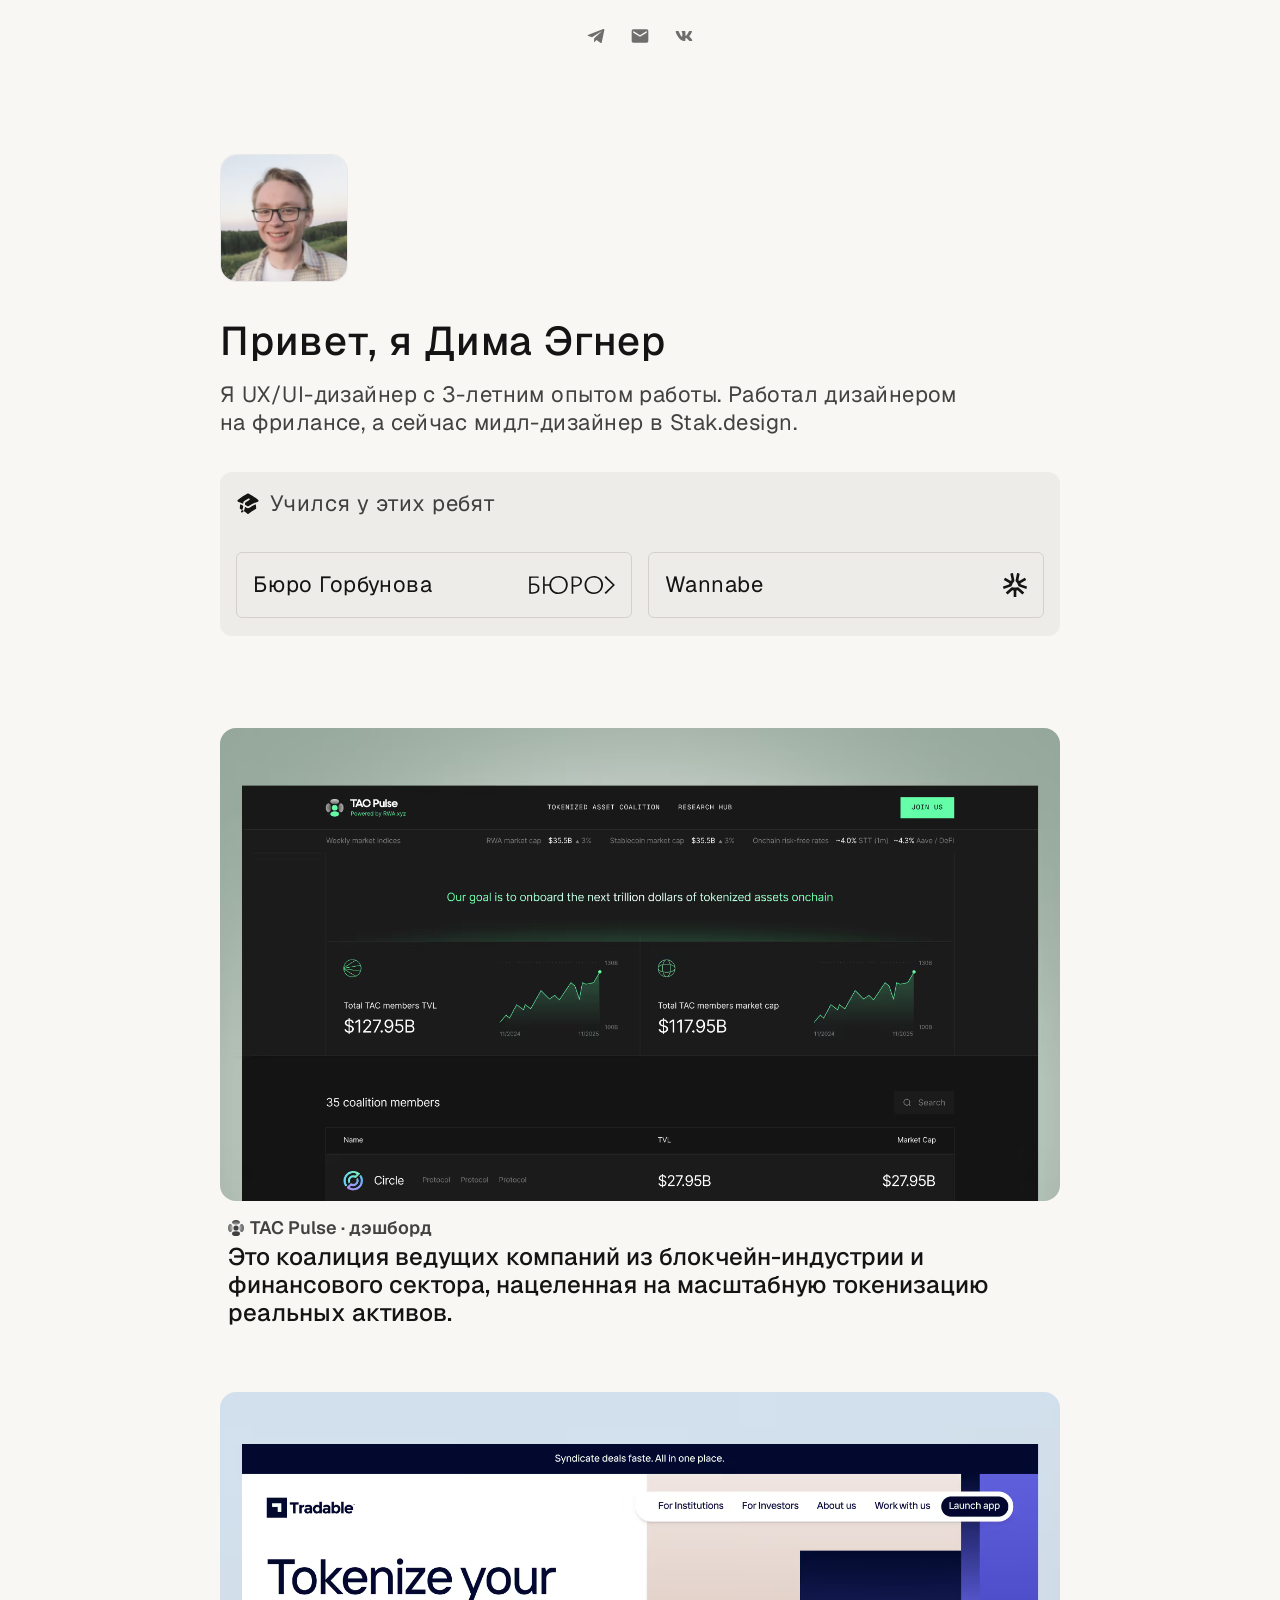
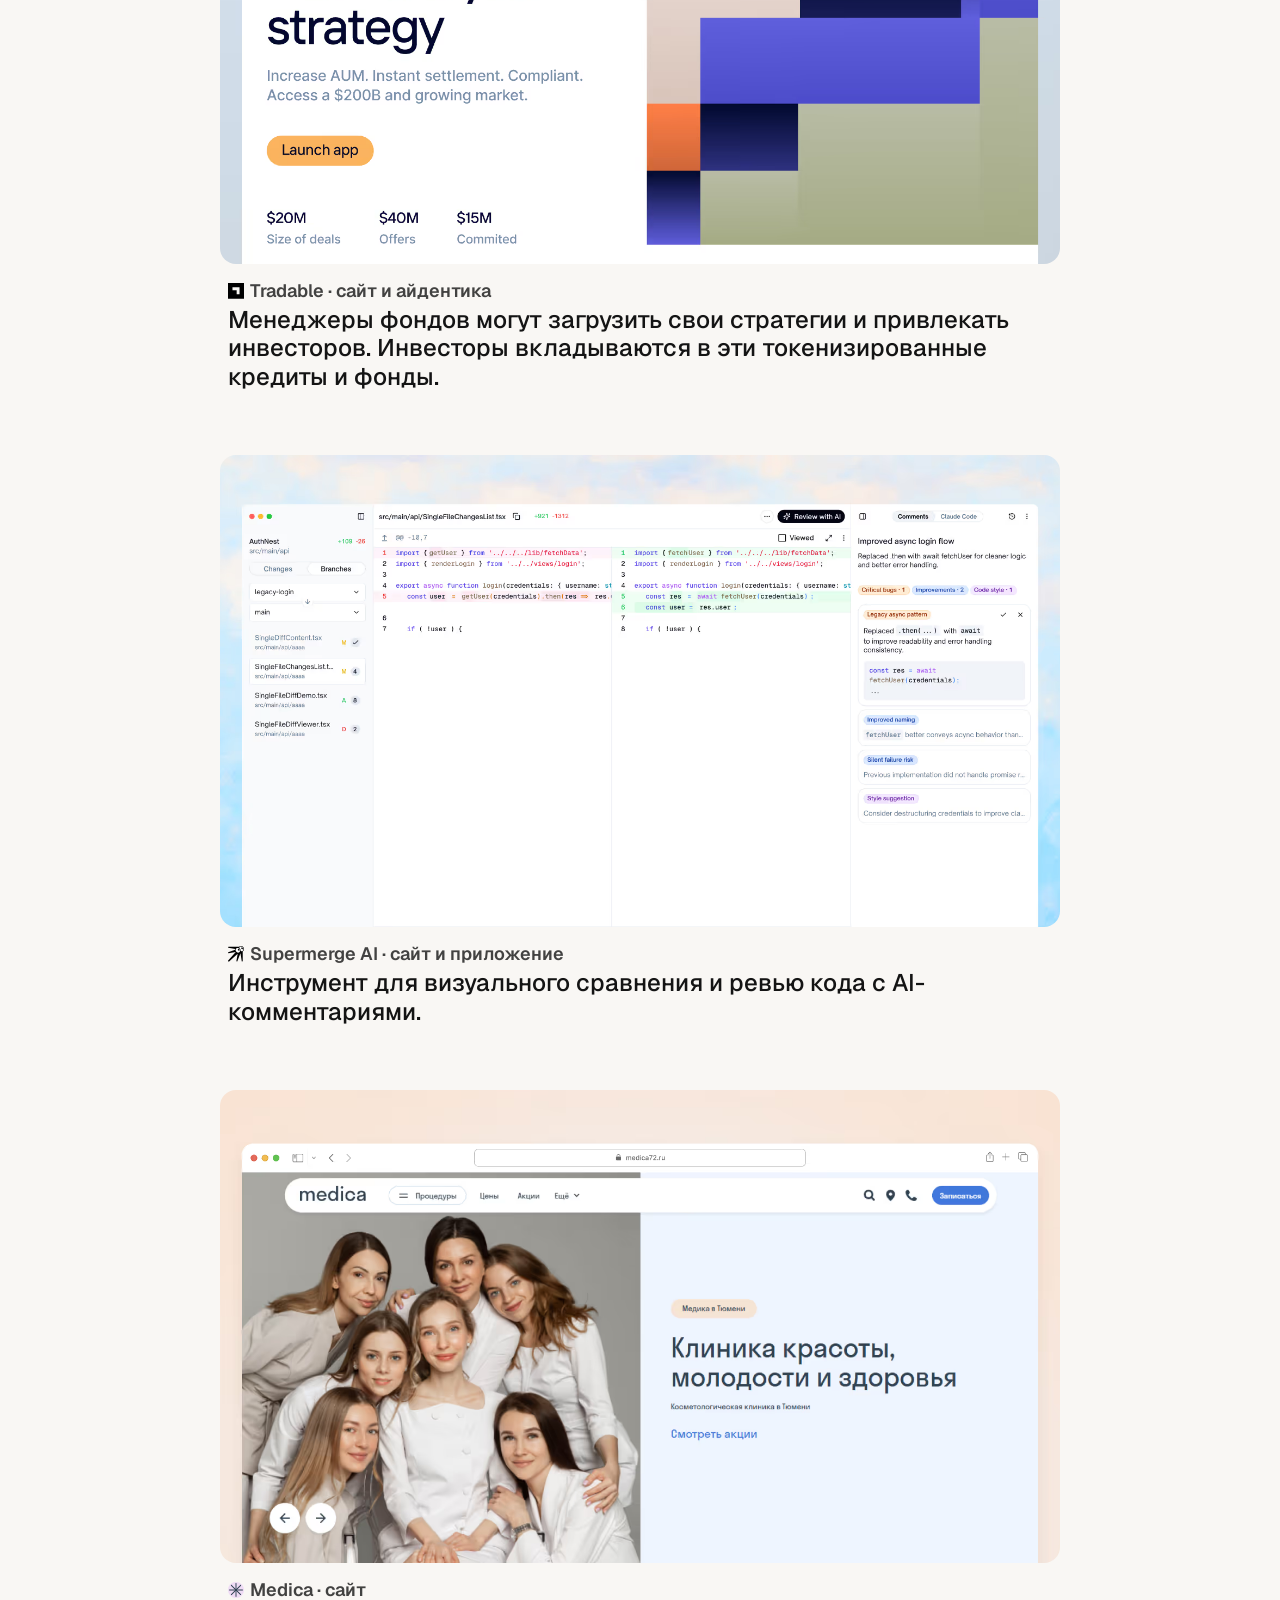
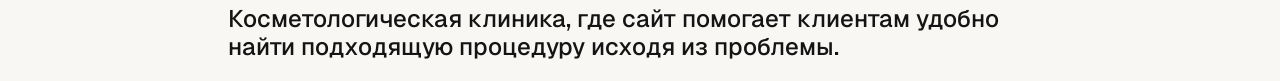
==== commit a6f30f71: "Deploy homepage footer removal" ====
--- a/index.html
+++ b/index.html
@@ -1 +1 @@
-<!DOCTYPE html><html lang="ru"><head><meta charSet="utf-8"/><meta name="viewport" content="width=device-width, initial-scale=1"/><link rel="preload" as="image" href="/portfolio-assets/dima.avif"/><link rel="stylesheet" href="/_next/static/chunks/1na0a_tl0bzo4.css" data-precedence="next"/><link rel="preload" as="script" fetchPriority="low" href="/_next/static/chunks/0l9e8rka0c1dw.js"/><script src="/_next/static/chunks/1b9kekkhgz3uo.js" async=""></script><script src="/_next/static/chunks/1go8qqiddz7b4.js" async=""></script><script src="/_next/static/chunks/turbopack-28rmr3zoug-py.js" async=""></script><script src="/_next/static/chunks/008-lp4qcxkb4.js" async="" crossorigin=""></script><script src="/_next/static/chunks/3l8vhp6htur9x.js" async="" crossorigin=""></script><title>Дима Эгнер · UX/UI дизайнер</title><meta name="description" content="Портфолио UX/UI-дизайнера Димы Эгнера."/><link rel="icon" href="/portfolio-assets/6964e773358a96089b9b66de_3222.png"/><link rel="apple-touch-icon" href="/portfolio-assets/6964e773358a96089b9b66df_circle.png"/><script src="/_next/static/chunks/0cz1d0mv5g_q7.js" noModule=""></script></head><body><div hidden=""><!--$--><!--/$--></div><main class="portfolio-page"><header class="portfolio-navbar"><nav class="portfolio-nav-links" aria-label="Контакты"><a class="portfolio-nav-link" href="https://t.me/dimaegner" aria-label="Telegram" target="_blank" rel="noreferrer"><img alt="" loading="lazy" width="20" height="20" decoding="async" data-nimg="1" style="color:transparent" src="/portfolio-assets/tg.svg"/></a><a class="portfolio-nav-link" href="mailto:d.egner@yandex.ru" aria-label="Почта"><img alt="" loading="lazy" width="20" height="20" decoding="async" data-nimg="1" style="color:transparent" src="/portfolio-assets/email.svg"/></a><a class="portfolio-nav-link" href="https://vk.com/dimaegner" aria-label="ВКонтакте" target="_blank" rel="noreferrer"><img alt="" loading="lazy" width="20" height="20" decoding="async" data-nimg="1" style="color:transparent" src="/portfolio-assets/vk.svg"/></a></nav></header><section class="portfolio-hero"><div class="portfolio-container"><div class="portfolio-hero-content"><img alt="Дима Эгнер" width="128" height="128" decoding="async" data-nimg="1" class="portfolio-face" style="color:transparent" src="/portfolio-assets/dima.avif"/><div class="portfolio-intro"><h1>Привет, я Дима Эгнер</h1><p class="portfolio-lead">Я UX/UI-дизайнер с 3-летним опытом работы. Работал дизайнером на фрилансе, а сейчас мидл-дизайнер в <a href="https://stak.design" target="_blank" rel="noreferrer">Stak.design</a>.</p></div><div class="portfolio-education"><div class="portfolio-education-heading"><img alt="" loading="lazy" width="24" height="24" decoding="async" data-nimg="1" style="color:transparent" src="/portfolio-assets/education-img.svg"/><span>Учился у этих ребят</span></div><div class="portfolio-education-blocks"><a href="https://bureau.ru/" target="_blank" rel="noreferrer"><span>Бюро Горбунова</span><img alt="" loading="lazy" width="86" height="24" decoding="async" data-nimg="1" style="color:transparent" src="/portfolio-assets/bureau.svg"/></a><a href="https://wannabe.ru/" target="_blank" rel="noreferrer"><span>Wannabe</span><img alt="" loading="lazy" width="24" height="24" decoding="async" data-nimg="1" style="color:transparent" src="/portfolio-assets/wannabe.svg"/></a></div></div></div></div></section><section class="portfolio-cases" aria-label="Избранные проекты"><div class="portfolio-container"><div class="portfolio-case-list"><a class="portfolio-case-card" href="/cases/tac.html"><div class="portfolio-case-image"><img alt="" loading="lazy" width="864" height="486" decoding="async" data-nimg="1" style="color:transparent" src="/portfolio-assets/preview-tac.avif"/></div><div class="portfolio-project-context"><div class="portfolio-project-name"><img alt="" loading="lazy" width="16" height="16" decoding="async" data-nimg="1" style="color:transparent" src="/portfolio-assets/preview-tac-logo.svg"/><h2>TAC Pulse · дэшборд</h2></div><p>Это коалиция ведущих компаний из блокчейн-индустрии и финансового сектора, нацеленная на масштабную токенизацию реальных активов.</p></div></a><a class="portfolio-case-card" href="/cases/tradable.html"><div class="portfolio-case-image"><img alt="" loading="lazy" width="864" height="486" decoding="async" data-nimg="1" style="color:transparent" src="/portfolio-assets/tradable-preview.avif"/></div><div class="portfolio-project-context"><div class="portfolio-project-name"><img alt="" loading="lazy" width="16" height="16" decoding="async" data-nimg="1" style="color:transparent" src="/portfolio-assets/preview-tradable-logo.svg"/><h2>Tradable · сайт и айдентика</h2></div><p>Менеджеры фондов могут загрузить свои стратегии и привлекать инвесторов. Инвесторы вкладываются в эти токенизированные кредиты и фонды.</p></div></a><a class="portfolio-case-card" href="/cases/supermerge.html"><div class="portfolio-case-image"><img alt="" loading="lazy" width="864" height="486" decoding="async" data-nimg="1" style="color:transparent" src="/portfolio-assets/preview-supermerge.avif"/></div><div class="portfolio-project-context"><div class="portfolio-project-name"><img alt="" loading="lazy" width="16" height="16" decoding="async" data-nimg="1" style="color:transparent" src="/portfolio-assets/preview-supermerge-logo.svg"/><h2>Supermerge AI · сайт и приложение</h2></div><p>Инструмент для визуального сравнения и ревью кода с AI-комментариями.</p></div></a><a class="portfolio-case-card" href="/cases/medica.html"><div class="portfolio-case-image"><img alt="" loading="lazy" width="864" height="486" decoding="async" data-nimg="1" style="color:transparent" src="/portfolio-assets/preview-medica.avif"/></div><div class="portfolio-project-context"><div class="portfolio-project-name"><img alt="" loading="lazy" width="16" height="16" decoding="async" data-nimg="1" style="color:transparent" src="/portfolio-assets/preview-medica-logo.svg"/><h2>Medica · сайт</h2></div><p>Косметологическая клиника, где сайт помогает клиентам удобно найти подходящую процедуру исходя из проблемы.</p></div></a></div></div></section><footer class="portfolio-footer"><div class="portfolio-container"><div class="portfolio-footer-content"><nav class="portfolio-nav-links" aria-label="Контакты"><a class="portfolio-nav-link" href="https://t.me/dimaegner" aria-label="Telegram" target="_blank" rel="noreferrer"><img alt="" loading="lazy" width="20" height="20" decoding="async" data-nimg="1" style="color:transparent" src="/portfolio-assets/tg.svg"/></a><a class="portfolio-nav-link" href="mailto:d.egner@yandex.ru" aria-label="Почта"><img alt="" loading="lazy" width="20" height="20" decoding="async" data-nimg="1" style="color:transparent" src="/portfolio-assets/email.svg"/></a><a class="portfolio-nav-link" href="https://vk.com/dimaegner" aria-label="ВКонтакте" target="_blank" rel="noreferrer"><img alt="" loading="lazy" width="20" height="20" decoding="async" data-nimg="1" style="color:transparent" src="/portfolio-assets/vk.svg"/></a></nav></div></div></footer></main><!--$--><!--/$--><script src="/_next/static/chunks/0l9e8rka0c1dw.js" id="_R_" async=""></script><script>(self.__next_f=self.__next_f||[]).push([0])</script><script>self.__next_f.push([1,"1:\"$Sreact.fragment\"\n2:I[22428,[\"/_next/static/chunks/008-lp4qcxkb4.js\"],\"default\"]\n3:I[12688,[\"/_next/static/chunks/008-lp4qcxkb4.js\"],\"default\"]\n4:I[95711,[\"/_next/static/chunks/008-lp4qcxkb4.js\",\"/_next/static/chunks/3l8vhp6htur9x.js\"],\"Image\"]\n10:I[91607,[\"/_next/static/chunks/008-lp4qcxkb4.js\"],\"default\",1]\n:HL[\"/_next/static/chunks/1na0a_tl0bzo4.css\",\"style\"]\n0:{\"P\":null,\"c\":[\"\",\"\"],\"q\":\"\",\"i\":false,\"f\":[[[\"\",{\"children\":[\"__PAGE__\",{},\"$undefined\",\"$undefined\",4608]},\"$undefined\",\"$undefined\",4624],[[\"$\",\"$1\",\"c\",{\"children\":[[[\"$\",\"script\",\"script-0\",{\"src\":\"/_next/static/chunks/008-lp4qcxkb4.js\",\"async\":true,\"nonce\":\"$undefined\"}]],[\"$\",\"html\",null,{\"lang\":\"ru\",\"children\":[\"$\",\"body\",null,{\"children\":[\"$\",\"$L2\",null,{\"parallelRouterKey\":\"children\",\"error\":\"$undefined\",\"errorStyles\":\"$undefined\",\"errorScripts\":\"$undefined\",\"template\":[\"$\",\"$L3\",null,{}],\"templateStyles\":\"$undefined\",\"templateScripts\":\"$undefined\",\"notFound\":[[[\"$\",\"title\",null,{\"children\":\"404: This page could not be found.\"}],[\"$\",\"div\",null,{\"style\":{\"fontFamily\":\"system-ui,\\\"Segoe UI\\\",Roboto,Helvetica,Arial,sans-serif,\\\"Apple Color Emoji\\\",\\\"Segoe UI Emoji\\\"\",\"height\":\"100vh\",\"textAlign\":\"center\",\"display\":\"flex\",\"flexDirection\":\"column\",\"alignItems\":\"center\",\"justifyContent\":\"center\"},\"children\":[\"$\",\"div\",null,{\"children\":[[\"$\",\"style\",null,{\"dangerouslySetInnerHTML\":{\"__html\":\"body{color:#000;background:#fff;margin:0}.next-error-h1{border-right:1px solid rgba(0,0,0,.3)}@media (prefers-color-scheme:dark){body{color:#fff;background:#000}.next-error-h1{border-right:1px solid rgba(255,255,255,.3)}}\"}}],[\"$\",\"h1\",null,{\"className\":\"next-error-h1\",\"style\":{\"display\":\"inline-block\",\"margin\":\"0 20px 0 0\",\"padding\":\"0 23px 0 0\",\"fontSize\":24,\"fontWeight\":500,\"verticalAlign\":\"top\",\"lineHeight\":\"49px\"},\"children\":404}],[\"$\",\"div\",null,{\"style\":{\"display\":\"inline-block\"},\"children\":[\"$\",\"h2\",null,{\"style\":{\"fontSize\":14,\"fontWeight\":400,\"lineHeight\":\"49px\",\"margin\":0},\"children\":\"This page could not be found.\"}]}]]}]}]],[]],\"forbidden\":\"$undefined\",\"unauthorized\":\"$undefined\"}]}]}]]}],{\"children\":[[\"$\",\"$1\",\"c\",{\"children\":[[\"$\",\"main\",null,{\"className\":\"portfolio-page\",\"children\":[[\"$\",\"header\",null,{\"className\":\"portfolio-navbar\",\"children\":[\"$\",\"nav\",null,{\"className\":\"portfolio-nav-links\",\"aria-label\":\"Контакты\",\"children\":[[\"$\",\"a\",\"Telegram\",{\"className\":\"portfolio-nav-link\",\"href\":\"https://t.me/dimaegner\",\"aria-label\":\"Telegram\",\"target\":\"_blank\",\"rel\":\"noreferrer\",\"children\":[\"$\",\"$L4\",null,{\"src\":\"/portfolio-assets/tg.svg\",\"alt\":\"\",\"width\":20,\"height\":20}]}],[\"$\",\"a\",\"Почта\",{\"className\":\"portfolio-nav-link\",\"href\":\"mailto:d.egner@yandex.ru\",\"aria-label\":\"Почта\",\"target\":\"$undefined\",\"rel\":\"$undefined\",\"children\":[\"$\",\"$L4\",null,{\"src\":\"/portfolio-assets/email.svg\",\"alt\":\"\",\"width\":20,\"height\":20}]}],[\"$\",\"a\",\"ВКонтакте\",{\"className\":\"portfolio-nav-link\",\"href\":\"https://vk.com/dimaegner\",\"aria-label\":\"ВКонтакте\",\"target\":\"_blank\",\"rel\":\"noreferrer\",\"children\":[\"$\",\"$L4\",null,{\"src\":\"/portfolio-assets/vk.svg\",\"alt\":\"\",\"width\":20,\"height\":20}]}]]}]}],[\"$\",\"section\",null,{\"className\":\"portfolio-hero\",\"children\":[\"$\",\"div\",null,{\"className\":\"portfolio-container\",\"children\":[\"$\",\"div\",null,{\"className\":\"portfolio-hero-content\",\"children\":[[\"$\",\"$L4\",null,{\"className\":\"portfolio-face\",\"src\":\"/portfolio-assets/dima.avif\",\"alt\":\"Дима Эгнер\",\"width\":128,\"height\":128,\"priority\":true}],[\"$\",\"div\",null,{\"className\":\"portfolio-intro\",\"children\":[[\"$\",\"h1\",null,{\"children\":\"Привет, я Дима Эгнер\"}],[\"$\",\"p\",null,{\"className\":\"portfolio-lead\",\"children\":[\"Я UX/UI-дизайнер с 3-летним опытом работы. Работал дизайнером на фрилансе, а сейчас мидл-дизайнер в \",[\"$\",\"a\",null,{\"href\":\"https://stak.design\",\"target\":\"_blank\",\"rel\":\"noreferrer\",\"children\":\"Stak.design\"}],\".\"]}]]}],[\"$\",\"div\",null,{\"className\":\"portfolio-education\",\"children\":[[\"$\",\"div\",null,{\"className\":\"portfolio-education-heading\",\"children\":[[\"$\",\"$L4\",null,{\"src\":\"/portfolio-assets/education-img.svg\",\"alt\":\"\",\"width\":24,\"height\":24}],[\"$\",\"span\",null,{\"children\":\"Учился у этих ребят\"}]]}],[\"$\",\"div\",null,{\"className\":\"portfolio-education-blocks\",\"children\":[[\"$\",\"a\",null,{\"href\":\"https://bureau.ru/\",\"target\":\"_blank\",\"rel\":\"noreferrer\",\"children\":[[\"$\",\"span\",null,{\"children\":\"Бюро Горбунова\"}],[\"$\",\"$L4\",null,{\"src\":\"/portfolio-assets/bureau.svg\",\"alt\":\"\",\"width\":86,\"height\":24}]]}],[\"$\",\"a\",null,{\"href\":\"https://wannabe.ru/\",\"target\":\"_blank\",\"rel\":\"noreferrer\",\"children\":[[\"$\",\"span\",null,{\"children\":\"Wannabe\"}],[\"$\",\"$L4\",null,{\"src\":\"/portfolio-assets/wannabe.svg\",\"alt\":\"\",\"width\":24,\"height\":24}]]}]]}]]}]]}]}]}],[\"$\",\"section\",null,{\"className\":\"portfolio-cases\",\"aria-label\":\"Избранные проекты\",\"children\":[\"$\",\"div\",null,{\"className\":\"portfolio-container\",\"children\":[\"$\",\"div\",null,{\"className\":\"portfolio-case-list\",\"children\":[[\"$\",\"a\",\"TAC Pulse · дэшборд\",{\"className\":\"portfolio-case-card\",\"href\":\"/cases/tac.html\",\"children\":[[\"$\",\"div\",null,{\"className\":\"portfolio-case-image\",\"children\":[\"$\",\"$L4\",null,{\"src\":\"/portfolio-assets/preview-tac.avif\",\"alt\":\"\",\"width\":864,\"height\":486}]}],[\"$\",\"div\",null,{\"className\":\"portfolio-project-context\",\"children\":[[\"$\",\"div\",null,{\"className\":\"portfolio-project-name\",\"children\":[\"$L5\",\"$L6\"]}],\"$L7\"]}]]}],\"$L8\",\"$L9\",\"$La\"]}]}]}],\"$Lb\"]}],[\"$Lc\",\"$Ld\"],\"$Le\"]}],{},null,false,null]},null,false,null],\"$Lf\",false]],\"m\":\"$undefined\",\"G\":[\"$10\",[]],\"S\":true,\"h\":null,\"r\":\"$undefined\",\"s\":\"$undefined\",\"a\":\"$undefined\",\"l\":\"$undefined\",\"p\":\"$undefined\",\"d\":\"$undefined\",\"b\":\"xGv6XG-haYvY-WPoz8SIt\"}\n11:I[18200,[\"/_next/static/chunks/008-lp4qcxkb4.js\"],\"OutletBoundary\"]\n12:\"$Sreact.suspense\"\n14:I[18200,[\"/_next/static/chunks/008-lp4qcxkb4.js\"],\"ViewportBoundary\"]\n16:I[18200,[\"/_next/static/chunks/008-lp4qcxkb4.js\"],\"MetadataBoundary\"]\n5:[\"$\",\"$L4\",null,{\"src\":\"/portfolio-assets/preview-tac-logo.svg\",\"alt\":\"\",\"width\":16,\"height\":16}]\n6:[\"$\",\"h2\",null,{\"children\":\"TAC Pulse · дэшборд\"}]\n7:[\"$\",\"p\",null,{\"children\":\"Это коалиция ведущих компаний из блокчейн-индустрии и финансового сектора, нацеленная на масштабную токенизацию реальных активов.\"}]\n8:[\"$\",\"a\",\"Tradable · сайт и айдентика\",{\"className\":\"portfolio-case-card\",\"href\":\"/cases/tradable.html\",\"children\":[[\"$\",\"div\",null,{\"className\":\"portfolio-case-image\",\"children\":[\"$\",\"$L4\",null,{\"src\":\"/portfolio-assets/tradable-preview.avif\",\"alt\":\"\",\"width\":864,\"height\":486}]}],[\"$\",\"div\",null,{\"className\":\"portfolio-project-context\",\"children\":[[\"$\",\"div\",null,{\"className\":\"portfolio-project-name\",\"children\":[[\"$\",\"$L4\",null,{\"src\":\"/portfolio-assets/preview-tradable-logo.svg\",\"alt\":\"\",\"width\":16,\"height\":16}],[\"$\",\"h2\",null,{\"children\":\"Tradable · сайт и айдентика\"}]]}],[\"$\",\"p\",null,{\"children\":\"Менеджеры фондов могут загрузить свои стратегии и привлекать инвесторов. Инвесторы вкладываются в эти токенизированные кредиты и фонды.\"}]]}]]}]\n9:[\"$\",\"a\",\"Supermerge AI · сайт и приложение\",{\"className\":\"portfolio-case-card\",\"href\":\"/cases/supermerge.html\",\"children\":[[\"$\",\"div\",null,{\"className\":\"portfolio-case-image\",\"children\":[\"$\",\"$L4\",null,{\"src\":\"/portfolio-assets/preview-supermerge.avif\",\"alt\":\"\",\"width\":864,\"height\":486}]}],[\"$\",\"div\",null,{\"className\":\"portfolio-project-context\",\"children\":[[\"$\",\"div\",null,{\"className\":\"portfolio-project-name\",\"children\":[[\"$\",\"$L4\",null,{\"src\":\"/portfolio-assets/preview-supermerge-logo.svg\",\"alt\":\"\",\"width\":16,\"height\":16}],[\"$\",\"h2\",null,{\"children\":\"Supermerge AI · сайт и приложение\"}]]}],[\"$\",\"p\",null,{\"children\":\"Инструмент для визуального сравнения и ревью кода с AI-комментариями.\"}]]}]]}]\na:[\"$\",\"a\",\"Medica · сайт\",{\"className\":\"portfolio-case-card\",\"href\":\"/cases/medica.html\",\"children\":[[\"$\",\"div\",null,{\"className\":\"portfolio-case-image\",\"children\":[\"$\",\"$L4\",null,{\"src\":\"/portfolio-assets/preview-medica.avif\",\"alt\":\"\",\"width\":864,\"height\":486}]}],[\"$\",\"div\",null,{\"className\":\"portfolio-project-context\",\"children\":[[\"$\",\"div\",null,{\"className\":\"portfolio-project-name\",\"children\":[[\"$\",\"$L4\",null,{\"src\":\"/portfolio-assets/preview-medica-logo.svg\",\"alt\":\"\",\"width\":16,\"height\":16}],[\"$\",\"h2\",null,{\"children\":\"Medica · сайт\"}]]}],[\"$\",\"p\",null,{\"children\":\"Косметологическая клиника, где сайт помогает клиентам удобно найти подходящую процедуру исходя из проблемы.\"}]]}]]}]\nb:[\"$\",\"footer\",null,{\"className\":\"portfolio-footer\",\"children\":[\"$\",\"div\",null,{\"className\":\"portfolio-container\",\"children\":[\"$\",\"div\",null,{\"className\":\"portfolio-footer-content\",\"children\":[\"$\",\"nav\",null,{\"className\":\"portfolio-nav-links\",\"aria-label\":\"Контакты\",\"children\":[[\"$\",\"a\",\"Telegram\",{\"className\":\"portfolio-nav-link\",\"href\":\"https://t.me/dimaegner\",\"aria-label\":\"Telegram\",\"target\":\"_blank\",\"rel\":\"noreferrer\",\"children\":[\"$\",\"$L4\",null,{\"src\":\"/portfolio-assets/tg.svg\",\"alt\":\"\",\"width\":20,\"height\":20}]}],[\"$\",\"a\",\"Почта\",{\"className\":\"portfolio-nav-link\",\"href\":\"mailto:d.egner@yandex.ru\",\"aria-label\":\"Почта\",\"target\":\"$undefined\",\"rel\":\"$undefined\",\"children\":[\"$\",\"$L4\",null,{\"src\":\"/portfolio-assets/email.svg\",\"alt\":\"\",\"width\":20,\"height\":20}]}],[\"$\",\"a\",\"ВКонтакте\",{\"className\":\"portfolio-nav-link\",\"href\":\"https://vk.com/dimaegner\",\"aria-label\":\"ВКонтакте\",\"target\":\"_blank\",\"rel\":\"noreferrer\",\"children\":[\"$\",\"$L4\",null,{\"src\":\"/portfolio-assets/vk.svg\",\"alt\":\"\",\"width\":20,\"height\":20}]}]]}]}]}]}]\nc:[\"$\",\"link\",\"0\",{\"rel\":\"stylesheet\",\"href\":\"/_next/static/chunks/1na0a_tl0bzo4.css\",\"precedence\":\"next\",\"crossOrigin\":\"$undefined\",\"nonce\":\"$undefined\"}]\nd:[\"$\",\"script\",\"script-0\",{\"src\":\"/_next/static/chunks/3l8vhp6htur9x.js\",\"async\":true,\"nonce\":\"$undefined\"}]\ne:[\"$\",\"$L11\",null,{\"children\":[\"$\",\"$12\",null,{\"name\":\"Next.MetadataOutlet\",\"children\":\"$@13\"}]}]\nf:[\"$\",\"$1\",\"h\",{\"children\":[null,[\"$\",\"$L14\",null,{\"children\":\"$L15\"}],[\"$\",\"div\",null,{\"hidden\":true,\"children\":[\"$\",\"$L16\",null,{\"children\":[\"$\",\"$12\",null,{\"name\":\"Next.Metadata\",\"children\":\"$L17\"}]}]}],null]}]\n15:[[\"$\",\"meta\",\"0\",{\"charSet\":\"utf-8\"}],[\"$\",\"meta\",\"1\",{\"name\":\"viewport\",\"content\":\"width=device-width, initial-scale=1\"}]]\n18:I[99996,[\"/_next/static/chunks/008-lp4qcxkb4.js\"],\"IconMark\"]\n13:null\n17:[[\"$\",\"title\",\"0\",{\"children\":\"Дима Эгнер · UX/UI дизайнер\"}],[\"$\",\"meta\",\"1\",{\"name\":\"description\",\"content\":\"Портфолио UX/UI-дизайнера Димы Эгнера.\"}],[\"$\",\"link\",\"2\",{\"rel\":\"icon\",\"href\":\"/portfolio-assets/6964e773358a96089b9b66de_3222.png\"}],[\"$\",\"link\",\"3\",{\"rel\":\"apple-touch-icon\",\"href\":\"/portfolio-assets/6964e773358a96089b9b66df_circle.png\"}],[\"$\",\"$L18\",\"4\",{}]]\n"])</script></body></html>+<!DOCTYPE html><html lang="ru"><head><meta charSet="utf-8"/><meta name="viewport" content="width=device-width, initial-scale=1"/><link rel="preload" as="image" href="/portfolio-assets/dima.avif"/><link rel="stylesheet" href="/_next/static/chunks/0dhouqw149tuv.css" data-precedence="next"/><link rel="preload" as="script" fetchPriority="low" href="/_next/static/chunks/0l9e8rka0c1dw.js"/><script src="/_next/static/chunks/1b9kekkhgz3uo.js" async=""></script><script src="/_next/static/chunks/1go8qqiddz7b4.js" async=""></script><script src="/_next/static/chunks/turbopack-28rmr3zoug-py.js" async=""></script><script src="/_next/static/chunks/008-lp4qcxkb4.js" async="" crossorigin=""></script><script src="/_next/static/chunks/3l8vhp6htur9x.js" async="" crossorigin=""></script><title>Дима Эгнер · UX/UI дизайнер</title><meta name="description" content="Портфолио UX/UI-дизайнера Димы Эгнера."/><link rel="icon" href="/portfolio-assets/6964e773358a96089b9b66de_3222.png"/><link rel="apple-touch-icon" href="/portfolio-assets/6964e773358a96089b9b66df_circle.png"/><script src="/_next/static/chunks/0cz1d0mv5g_q7.js" noModule=""></script></head><body><div hidden=""><!--$--><!--/$--></div><main class="portfolio-page"><header class="portfolio-navbar"><nav class="portfolio-nav-links" aria-label="Контакты"><a class="portfolio-nav-link" href="https://t.me/dimaegner" aria-label="Telegram" target="_blank" rel="noreferrer"><img alt="" loading="lazy" width="20" height="20" decoding="async" data-nimg="1" style="color:transparent" src="/portfolio-assets/tg.svg"/></a><a class="portfolio-nav-link" href="mailto:d.egner@yandex.ru" aria-label="Почта"><img alt="" loading="lazy" width="20" height="20" decoding="async" data-nimg="1" style="color:transparent" src="/portfolio-assets/email.svg"/></a><a class="portfolio-nav-link" href="https://vk.com/dimaegner" aria-label="ВКонтакте" target="_blank" rel="noreferrer"><img alt="" loading="lazy" width="20" height="20" decoding="async" data-nimg="1" style="color:transparent" src="/portfolio-assets/vk.svg"/></a></nav></header><section class="portfolio-hero"><div class="portfolio-container"><div class="portfolio-hero-content"><img alt="Дима Эгнер" width="128" height="128" decoding="async" data-nimg="1" class="portfolio-face" style="color:transparent" src="/portfolio-assets/dima.avif"/><div class="portfolio-intro"><h1>Привет, я Дима Эгнер</h1><p class="portfolio-lead">Я UX/UI-дизайнер с 3-летним опытом работы. Работал дизайнером на фрилансе, а сейчас мидл-дизайнер в <a href="https://stak.design" target="_blank" rel="noreferrer">Stak.design</a>.</p></div><div class="portfolio-education"><div class="portfolio-education-heading"><img alt="" loading="lazy" width="24" height="24" decoding="async" data-nimg="1" style="color:transparent" src="/portfolio-assets/education-img.svg"/><span>Учился у этих ребят</span></div><div class="portfolio-education-blocks"><a href="https://bureau.ru/" target="_blank" rel="noreferrer"><span>Бюро Горбунова</span><img alt="" loading="lazy" width="86" height="24" decoding="async" data-nimg="1" style="color:transparent" src="/portfolio-assets/bureau.svg"/></a><a href="https://wannabe.ru/" target="_blank" rel="noreferrer"><span>Wannabe</span><img alt="" loading="lazy" width="24" height="24" decoding="async" data-nimg="1" style="color:transparent" src="/portfolio-assets/wannabe.svg"/></a></div></div></div></div></section><section class="portfolio-cases" aria-label="Избранные проекты"><div class="portfolio-container"><div class="portfolio-case-list"><a class="portfolio-case-card" href="/cases/tac.html"><div class="portfolio-case-image"><img alt="" loading="lazy" width="864" height="486" decoding="async" data-nimg="1" style="color:transparent" src="/portfolio-assets/preview-tac.avif"/></div><div class="portfolio-project-context"><div class="portfolio-project-name"><img alt="" loading="lazy" width="16" height="16" decoding="async" data-nimg="1" style="color:transparent" src="/portfolio-assets/preview-tac-logo.svg"/><h2>TAC Pulse · дэшборд</h2></div><p>Это коалиция ведущих компаний из блокчейн-индустрии и финансового сектора, нацеленная на масштабную токенизацию реальных активов.</p></div></a><a class="portfolio-case-card" href="/cases/tradable.html"><div class="portfolio-case-image"><img alt="" loading="lazy" width="864" height="486" decoding="async" data-nimg="1" style="color:transparent" src="/portfolio-assets/tradable-preview.avif"/></div><div class="portfolio-project-context"><div class="portfolio-project-name"><img alt="" loading="lazy" width="16" height="16" decoding="async" data-nimg="1" style="color:transparent" src="/portfolio-assets/preview-tradable-logo.svg"/><h2>Tradable · сайт и айдентика</h2></div><p>Менеджеры фондов могут загрузить свои стратегии и привлекать инвесторов. Инвесторы вкладываются в эти токенизированные кредиты и фонды.</p></div></a><a class="portfolio-case-card" href="/cases/supermerge.html"><div class="portfolio-case-image"><img alt="" loading="lazy" width="864" height="486" decoding="async" data-nimg="1" style="color:transparent" src="/portfolio-assets/preview-supermerge.avif"/></div><div class="portfolio-project-context"><div class="portfolio-project-name"><img alt="" loading="lazy" width="16" height="16" decoding="async" data-nimg="1" style="color:transparent" src="/portfolio-assets/preview-supermerge-logo.svg"/><h2>Supermerge AI · сайт и приложение</h2></div><p>Инструмент для визуального сравнения и ревью кода с AI-комментариями.</p></div></a><a class="portfolio-case-card" href="/cases/medica.html"><div class="portfolio-case-image"><img alt="" loading="lazy" width="864" height="486" decoding="async" data-nimg="1" style="color:transparent" src="/portfolio-assets/preview-medica.avif"/></div><div class="portfolio-project-context"><div class="portfolio-project-name"><img alt="" loading="lazy" width="16" height="16" decoding="async" data-nimg="1" style="color:transparent" src="/portfolio-assets/preview-medica-logo.svg"/><h2>Medica · сайт</h2></div><p>Косметологическая клиника, где сайт помогает клиентам удобно найти подходящую процедуру исходя из проблемы.</p></div></a></div></div></section></main><!--$--><!--/$--><script src="/_next/static/chunks/0l9e8rka0c1dw.js" id="_R_" async=""></script><script>(self.__next_f=self.__next_f||[]).push([0])</script><script>self.__next_f.push([1,"1:\"$Sreact.fragment\"\n2:I[22428,[\"/_next/static/chunks/008-lp4qcxkb4.js\"],\"default\"]\n3:I[12688,[\"/_next/static/chunks/008-lp4qcxkb4.js\"],\"default\"]\n4:I[95711,[\"/_next/static/chunks/008-lp4qcxkb4.js\",\"/_next/static/chunks/3l8vhp6htur9x.js\"],\"Image\"]\nf:I[91607,[\"/_next/static/chunks/008-lp4qcxkb4.js\"],\"default\",1]\n:HL[\"/_next/static/chunks/0dhouqw149tuv.css\",\"style\"]\n0:{\"P\":null,\"c\":[\"\",\"\"],\"q\":\"\",\"i\":false,\"f\":[[[\"\",{\"children\":[\"__PAGE__\",{},\"$undefined\",\"$undefined\",4608]},\"$undefined\",\"$undefined\",4624],[[\"$\",\"$1\",\"c\",{\"children\":[[[\"$\",\"script\",\"script-0\",{\"src\":\"/_next/static/chunks/008-lp4qcxkb4.js\",\"async\":true,\"nonce\":\"$undefined\"}]],[\"$\",\"html\",null,{\"lang\":\"ru\",\"children\":[\"$\",\"body\",null,{\"children\":[\"$\",\"$L2\",null,{\"parallelRouterKey\":\"children\",\"error\":\"$undefined\",\"errorStyles\":\"$undefined\",\"errorScripts\":\"$undefined\",\"template\":[\"$\",\"$L3\",null,{}],\"templateStyles\":\"$undefined\",\"templateScripts\":\"$undefined\",\"notFound\":[[[\"$\",\"title\",null,{\"children\":\"404: This page could not be found.\"}],[\"$\",\"div\",null,{\"style\":{\"fontFamily\":\"system-ui,\\\"Segoe UI\\\",Roboto,Helvetica,Arial,sans-serif,\\\"Apple Color Emoji\\\",\\\"Segoe UI Emoji\\\"\",\"height\":\"100vh\",\"textAlign\":\"center\",\"display\":\"flex\",\"flexDirection\":\"column\",\"alignItems\":\"center\",\"justifyContent\":\"center\"},\"children\":[\"$\",\"div\",null,{\"children\":[[\"$\",\"style\",null,{\"dangerouslySetInnerHTML\":{\"__html\":\"body{color:#000;background:#fff;margin:0}.next-error-h1{border-right:1px solid rgba(0,0,0,.3)}@media (prefers-color-scheme:dark){body{color:#fff;background:#000}.next-error-h1{border-right:1px solid rgba(255,255,255,.3)}}\"}}],[\"$\",\"h1\",null,{\"className\":\"next-error-h1\",\"style\":{\"display\":\"inline-block\",\"margin\":\"0 20px 0 0\",\"padding\":\"0 23px 0 0\",\"fontSize\":24,\"fontWeight\":500,\"verticalAlign\":\"top\",\"lineHeight\":\"49px\"},\"children\":404}],[\"$\",\"div\",null,{\"style\":{\"display\":\"inline-block\"},\"children\":[\"$\",\"h2\",null,{\"style\":{\"fontSize\":14,\"fontWeight\":400,\"lineHeight\":\"49px\",\"margin\":0},\"children\":\"This page could not be found.\"}]}]]}]}]],[]],\"forbidden\":\"$undefined\",\"unauthorized\":\"$undefined\"}]}]}]]}],{\"children\":[[\"$\",\"$1\",\"c\",{\"children\":[[\"$\",\"main\",null,{\"className\":\"portfolio-page\",\"children\":[[\"$\",\"header\",null,{\"className\":\"portfolio-navbar\",\"children\":[\"$\",\"nav\",null,{\"className\":\"portfolio-nav-links\",\"aria-label\":\"Контакты\",\"children\":[[\"$\",\"a\",\"Telegram\",{\"className\":\"portfolio-nav-link\",\"href\":\"https://t.me/dimaegner\",\"aria-label\":\"Telegram\",\"target\":\"_blank\",\"rel\":\"noreferrer\",\"children\":[\"$\",\"$L4\",null,{\"src\":\"/portfolio-assets/tg.svg\",\"alt\":\"\",\"width\":20,\"height\":20}]}],[\"$\",\"a\",\"Почта\",{\"className\":\"portfolio-nav-link\",\"href\":\"mailto:d.egner@yandex.ru\",\"aria-label\":\"Почта\",\"target\":\"$undefined\",\"rel\":\"$undefined\",\"children\":[\"$\",\"$L4\",null,{\"src\":\"/portfolio-assets/email.svg\",\"alt\":\"\",\"width\":20,\"height\":20}]}],[\"$\",\"a\",\"ВКонтакте\",{\"className\":\"portfolio-nav-link\",\"href\":\"https://vk.com/dimaegner\",\"aria-label\":\"ВКонтакте\",\"target\":\"_blank\",\"rel\":\"noreferrer\",\"children\":[\"$\",\"$L4\",null,{\"src\":\"/portfolio-assets/vk.svg\",\"alt\":\"\",\"width\":20,\"height\":20}]}]]}]}],[\"$\",\"section\",null,{\"className\":\"portfolio-hero\",\"children\":[\"$\",\"div\",null,{\"className\":\"portfolio-container\",\"children\":[\"$\",\"div\",null,{\"className\":\"portfolio-hero-content\",\"children\":[[\"$\",\"$L4\",null,{\"className\":\"portfolio-face\",\"src\":\"/portfolio-assets/dima.avif\",\"alt\":\"Дима Эгнер\",\"width\":128,\"height\":128,\"priority\":true}],[\"$\",\"div\",null,{\"className\":\"portfolio-intro\",\"children\":[[\"$\",\"h1\",null,{\"children\":\"Привет, я Дима Эгнер\"}],[\"$\",\"p\",null,{\"className\":\"portfolio-lead\",\"children\":[\"Я UX/UI-дизайнер с 3-летним опытом работы. Работал дизайнером на фрилансе, а сейчас мидл-дизайнер в \",[\"$\",\"a\",null,{\"href\":\"https://stak.design\",\"target\":\"_blank\",\"rel\":\"noreferrer\",\"children\":\"Stak.design\"}],\".\"]}]]}],[\"$\",\"div\",null,{\"className\":\"portfolio-education\",\"children\":[[\"$\",\"div\",null,{\"className\":\"portfolio-education-heading\",\"children\":[[\"$\",\"$L4\",null,{\"src\":\"/portfolio-assets/education-img.svg\",\"alt\":\"\",\"width\":24,\"height\":24}],[\"$\",\"span\",null,{\"children\":\"Учился у этих ребят\"}]]}],[\"$\",\"div\",null,{\"className\":\"portfolio-education-blocks\",\"children\":[[\"$\",\"a\",null,{\"href\":\"https://bureau.ru/\",\"target\":\"_blank\",\"rel\":\"noreferrer\",\"children\":[[\"$\",\"span\",null,{\"children\":\"Бюро Горбунова\"}],[\"$\",\"$L4\",null,{\"src\":\"/portfolio-assets/bureau.svg\",\"alt\":\"\",\"width\":86,\"height\":24}]]}],[\"$\",\"a\",null,{\"href\":\"https://wannabe.ru/\",\"target\":\"_blank\",\"rel\":\"noreferrer\",\"children\":[[\"$\",\"span\",null,{\"children\":\"Wannabe\"}],[\"$\",\"$L4\",null,{\"src\":\"/portfolio-assets/wannabe.svg\",\"alt\":\"\",\"width\":24,\"height\":24}]]}]]}]]}]]}]}]}],[\"$\",\"section\",null,{\"className\":\"portfolio-cases\",\"aria-label\":\"Избранные проекты\",\"children\":[\"$\",\"div\",null,{\"className\":\"portfolio-container\",\"children\":[\"$\",\"div\",null,{\"className\":\"portfolio-case-list\",\"children\":[[\"$\",\"a\",\"TAC Pulse · дэшборд\",{\"className\":\"portfolio-case-card\",\"href\":\"/cases/tac.html\",\"children\":[[\"$\",\"div\",null,{\"className\":\"portfolio-case-image\",\"children\":[\"$\",\"$L4\",null,{\"src\":\"/portfolio-assets/preview-tac.avif\",\"alt\":\"\",\"width\":864,\"height\":486}]}],[\"$\",\"div\",null,{\"className\":\"portfolio-project-context\",\"children\":[[\"$\",\"div\",null,{\"className\":\"portfolio-project-name\",\"children\":[\"$L5\",\"$L6\"]}],\"$L7\"]}]]}],\"$L8\",\"$L9\",\"$La\"]}]}]}]]}],[\"$Lb\",\"$Lc\"],\"$Ld\"]}],{},null,false,null]},null,false,null],\"$Le\",false]],\"m\":\"$undefined\",\"G\":[\"$f\",[]],\"S\":true,\"h\":null,\"r\":\"$undefined\",\"s\":\"$undefined\",\"a\":\"$undefined\",\"l\":\"$undefined\",\"p\":\"$undefined\",\"d\":\"$undefined\",\"b\":\"6Oujl-o1lE0WzuTzEnL80\"}\n10:I[18200,[\"/_next/static/chunks/008-lp4qcxkb4.js\"],\"OutletBoundary\"]\n11:\"$Sreact.suspense\"\n13:I[18200,[\"/_next/static/chunks/008-lp4qcxkb4.js\"],\"ViewportBoundary\"]\n15:I[18200,[\"/_next/static/chunks/008-lp4qcxkb4.js\"],\"MetadataBoundary\"]\n5:[\"$\",\"$L4\",null,{\"src\":\"/portfolio-assets/preview-tac-logo.svg\",\"alt\":\"\",\"width\":16,\"height\":16}]\n6:[\"$\",\"h2\",null,{\"children\":\"TAC Pulse · дэшборд\"}]\n7:[\"$\",\"p\",null,{\"children\":\"Это коалиция ведущих компаний из блокчейн-индустрии и финансового сектора, нацеленная на масштабную токенизацию реальных активов.\"}]\n8:[\"$\",\"a\",\"Tradable · сайт и айдентика\",{\"className\":\"portfolio-case-card\",\"href\":\"/cases/tradable.html\",\"children\":[[\"$\",\"div\",null,{\"className\":\"portfolio-case-image\",\"children\":[\"$\",\"$L4\",null,{\"src\":\"/portfolio-assets/tradable-preview.avif\",\"alt\":\"\",\"width\":864,\"height\":486}]}],[\"$\",\"div\",null,{\"className\":\"portfolio-project-context\",\"children\":[[\"$\",\"div\",null,{\"className\":\"portfolio-project-name\",\"children\":[[\"$\",\"$L4\",null,{\"src\":\"/portfolio-assets/preview-tradable-logo.svg\",\"alt\":\"\",\"width\":16,\"height\":16}],[\"$\",\"h2\",null,{\"children\":\"Tradable · сайт и айдентика\"}]]}],[\"$\",\"p\",null,{\"children\":\"Менеджеры фондов могут загрузить свои стратегии и привлекать инвесторов. Инвесторы вкладываются в эти токенизированные кредиты и фонды.\"}]]}]]}]\n9:[\"$\",\"a\",\"Supermerge AI · сайт и приложение\",{\"className\":\"portfolio-case-card\",\"href\":\"/cases/supermerge.html\",\"children\":[[\"$\",\"div\",null,{\"className\":\"portfolio-case-image\",\"children\":[\"$\",\"$L4\",null,{\"src\":\"/portfolio-assets/preview-supermerge.avif\",\"alt\":\"\",\"width\":864,\"height\":486}]}],[\"$\",\"div\",null,{\"className\":\"portfolio-project-context\",\"children\":[[\"$\",\"div\",null,{\"className\":\"portfolio-project-name\",\"children\":[[\"$\",\"$L4\",null,{\"src\":\"/portfolio-assets/preview-supermerge-logo.svg\",\"alt\":\"\",\"width\":16,\"height\":16}],[\"$\",\"h2\",null,{\"children\":\"Supermerge AI · сайт и приложение\"}]]}],[\"$\",\"p\",null,{\"children\":\"Инструмент для визуального сравнения и ревью кода с AI-комментариями.\"}]]}]]}]\na:[\"$\",\"a\",\"Medica · сайт\",{\"className\":\"portfolio-case-card\",\"href\":\"/cases/medica.html\",\"children\":[[\"$\",\"div\",null,{\"className\":\"portfolio-case-image\",\"children\":[\"$\",\"$L4\",null,{\"src\":\"/portfolio-assets/preview-medica.avif\",\"alt\":\"\",\"width\":864,\"height\":486}]}],[\"$\",\"div\",null,{\"className\":\"portfolio-project-context\",\"children\":[[\"$\",\"div\",null,{\"className\":\"portfolio-project-name\",\"children\":[[\"$\",\"$L4\",null,{\"src\":\"/portfolio-assets/preview-medica-logo.svg\",\"alt\":\"\",\"width\":16,\"height\":16}],[\"$\",\"h2\",null,{\"children\":\"Medica · сайт\"}]]}],[\"$\",\"p\",null,{\"children\":\"Косметологическая клиника, где сайт помогает клиентам удобно найти подходящую процедуру исходя из проблемы.\"}]]}]]}]\nb:[\"$\",\"link\",\"0\",{\"rel\":\"stylesheet\",\"href\":\"/_next/static/chunks/0dhouqw149tuv.css\",\"precedence\":\"next\",\"crossOrigin\":\"$undefined\",\"nonce\":\"$undefined\"}]\nc:[\"$\",\"script\",\"script-0\",{\"src\":\"/_next/static/chunks/3l8vhp6htur9x.js\",\"async\":true,\"nonce\":\"$undefined\"}]\nd:[\"$\",\"$L10\",null,{\"children\":[\"$\",\"$11\",null,{\"name\":\"Next.MetadataOutlet\",\"children\":\"$@12\"}]}]\ne:[\"$\",\"$1\",\"h\",{\"children\":[null,[\"$\",\"$L13\",null,{\"children\":\"$L14\"}],[\"$\",\"div\",null,{\"hidden\":true,\"children\":[\"$\",\"$L15\",null,{\"children\":[\"$\",\"$11\",null,{\"name\":\"Next.Metadata\",\"children\":\"$L16\"}]}]}],null]}]\n14:[[\"$\",\"meta\",\"0\",{\"charSet\":\"utf-8\"}],[\"$\",\"meta\",\"1\",{\"name\":\"viewport\",\"content\":\"width=device-width, initial-scale=1\"}]]\n17:I[99996,[\"/_next/static/chunks/008-lp4qcxkb4.js\"],\"IconMark\"]\n12:null\n16:[[\"$\",\"title\",\"0\",{\"children\":\"Дима Эгнер · UX/UI дизайнер\"}],[\"$\",\"meta\",\"1\",{\"name\":\"description\",\"content\":\"Портфолио UX/UI-дизайнера Димы Эгнера.\"}],[\"$\",\"link\",\"2\",{\"rel\":\"icon\",\"href\":\"/portfolio-assets/6964e773358a96089b9b66de_3222.png\"}],[\"$\",\"link\",\"3\",{\"rel\":\"apple-touch-icon\",\"href\":\"/portfolio-assets/6964e773358a96089b9b66df_circle.png\"}],[\"$\",\"$L17\",\"4\",{}]]\n"])</script></body></html>
--- a/_next/static/chunks/0dhouqw149tuv.css
+++ b/_next/static/chunks/0dhouqw149tuv.css
@@ -0,0 +1 @@
+html,body{margin:0;padding:0}@font-face{font-family:Geist;src:url(/portfolio-assets/geist-300.ttf)format("truetype");font-style:normal;font-weight:300;font-display:swap}@font-face{font-family:Geist;src:url(/portfolio-assets/geist-400.ttf)format("truetype");font-style:normal;font-weight:400;font-display:swap}@font-face{font-family:Geist;src:url(/portfolio-assets/geist-500.ttf)format("truetype");font-style:normal;font-weight:500;font-display:swap}@font-face{font-family:Geist;src:url(/portfolio-assets/geist-600.ttf)format("truetype");font-style:normal;font-weight:600;font-display:swap}@font-face{font-family:Geist;src:url(/portfolio-assets/geist-700.ttf)format("truetype");font-style:normal;font-weight:700;font-display:swap}.portfolio-page{--portfolio-black:#141414;--portfolio-muted:#888;color:var(--portfolio-black);background:#f9f7f4;min-height:100vh;font-family:Geist,Arial,sans-serif;font-size:16px;line-height:1.45}.portfolio-page *{box-sizing:border-box}.portfolio-page a{color:inherit}.portfolio-container{width:100%;max-width:944px;margin:0 auto;padding:0 40px}.portfolio-navbar{justify-content:center;align-items:center;height:72px;display:flex}.portfolio-nav-links{gap:8px;display:flex}.portfolio-nav-link{opacity:.55;justify-content:center;align-items:center;width:36px;height:36px;transition:opacity .2s;display:flex!important}.portfolio-nav-link:hover{opacity:1}.portfolio-nav-link img{width:20px;height:20px}.portfolio-hero{padding:82px 0 0}.portfolio-hero-content{flex-direction:column;align-items:flex-start;gap:36px;padding:0 12px;display:flex}.portfolio-face{object-fit:cover;border:1px solid #e9e9e9;border-radius:16px;width:128px;height:128px}.portfolio-intro{flex-direction:column;gap:16px;display:flex}.portfolio-intro h1{letter-spacing:.02em;margin:0;font-size:40px;font-weight:500;line-height:1.15}.portfolio-lead{letter-spacing:.02em;color:#141414cc;max-width:800px;margin:0;font-size:22px;line-height:1.28}.portfolio-lead a{text-decoration:none;display:inline-block}.portfolio-lead a:hover{text-decoration:underline}.portfolio-education{background:#332b170d;border-radius:12px;flex-direction:column;gap:32px;width:100%;padding:16px 16px 18px;display:flex}.portfolio-education-heading{letter-spacing:.02em;color:#141414cc;align-items:center;gap:10px;font-size:22px;display:flex}.portfolio-education-heading img{width:24px;height:24px}.portfolio-education-blocks{gap:16px;display:flex}.portfolio-education-blocks a{letter-spacing:.02em;border:1px solid #d4d1cc;border-radius:6px;justify-content:space-between;align-items:center;gap:16px;width:100%;padding:16px;font-size:22px;text-decoration:none;display:flex}.portfolio-education-blocks a:hover{background:#ffffff8c}.portfolio-education-blocks img{object-fit:contain;max-width:86px;max-height:24px}.portfolio-cases{padding:80px 0 0}.portfolio-case-list{flex-direction:column;gap:32px;display:flex}.portfolio-case-card{background:0 0;border:1px solid #0000;border-radius:28px;flex-direction:column;gap:8px;padding:11px;text-decoration:none;transition:filter .2s,background .2s;display:flex}.portfolio-case-card:hover,.portfolio-case-card:focus-visible{filter:drop-shadow(0 28px 30px #b0b0b02b);background:linear-gradient(#fff,#fff) padding-box padding-box,linear-gradient(#f0f0f0,#dbdbdb) border-box}.portfolio-case-image{border-radius:16px;overflow:hidden}.portfolio-case-image img{aspect-ratio:16/9;object-fit:cover;width:100%;height:auto;display:block}.portfolio-project-context{flex-direction:column;gap:4px;padding:8px;display:flex}.portfolio-project-name{align-items:center;gap:6px;display:flex}.portfolio-project-name img{object-fit:contain;width:16px;height:16px}.portfolio-project-name h2{color:#141414cc;margin:0;font-size:18px;font-weight:600;line-height:22px}.portfolio-project-context p{color:#141414;margin:0;font-size:24px;font-weight:500;line-height:1.18}@media (max-width:767px){.portfolio-container{padding:0 8px}.portfolio-hero{padding-top:56px}.portfolio-hero-content{gap:28px;padding:0 8px}.portfolio-face{width:96px;height:96px}.portfolio-intro{gap:12px}.portfolio-intro h1{font-size:28px;line-height:32px}.portfolio-lead{font-size:18px;line-height:24px}.portfolio-education{gap:24px;padding:12px}.portfolio-education-heading{font-size:18px}.portfolio-education-blocks{flex-direction:column;gap:8px}.portfolio-education-blocks a{padding:18px 16px;font-size:18px}.portfolio-cases{padding-top:48px}.portfolio-case-list{gap:16px}.portfolio-case-card{padding:8px}.portfolio-case-image{border-radius:8px}.portfolio-project-name h2{font-size:14px;line-height:20px}.portfolio-project-context p{font-size:16px;line-height:22px}.portfolio-footer{margin-top:48px}.portfolio-footer-content{gap:24px;padding:40px 8px}}@media (prefers-reduced-motion:reduce){.portfolio-page *{scroll-behavior:auto!important;transition:none!important}}
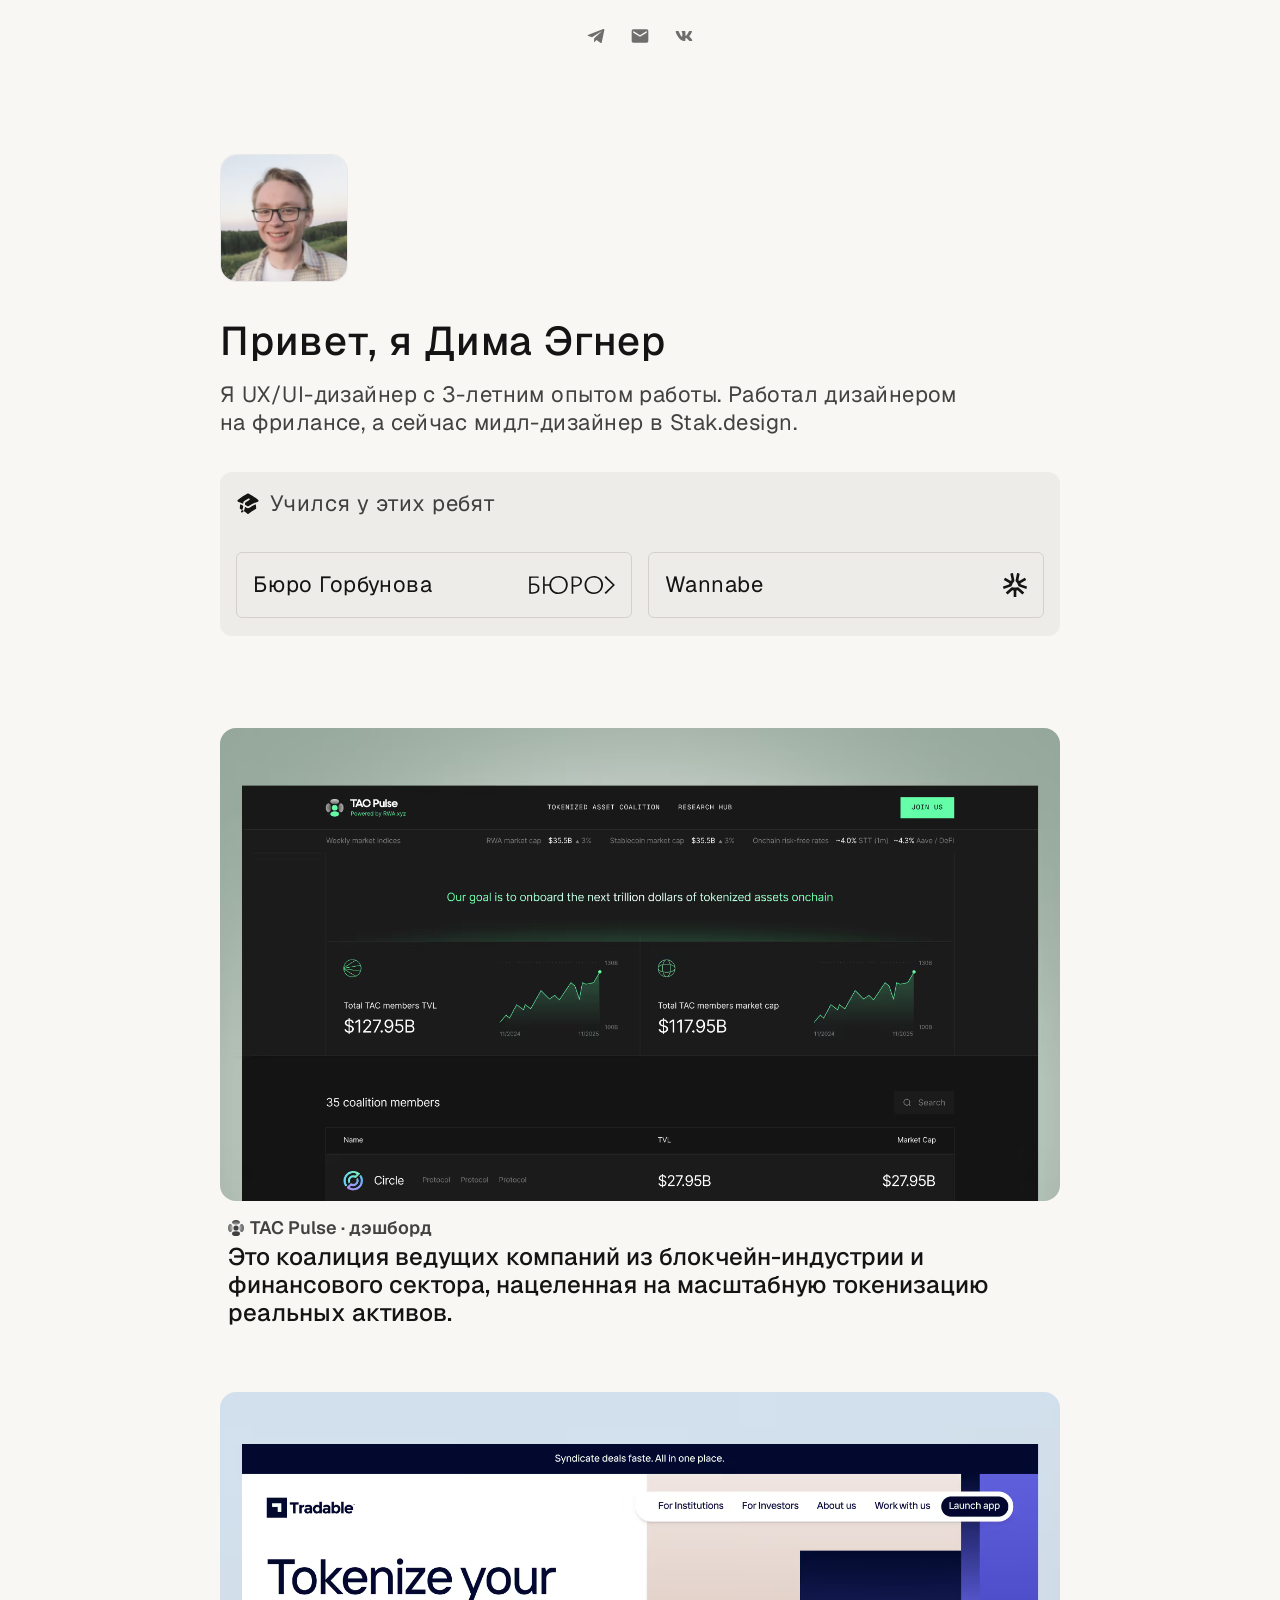
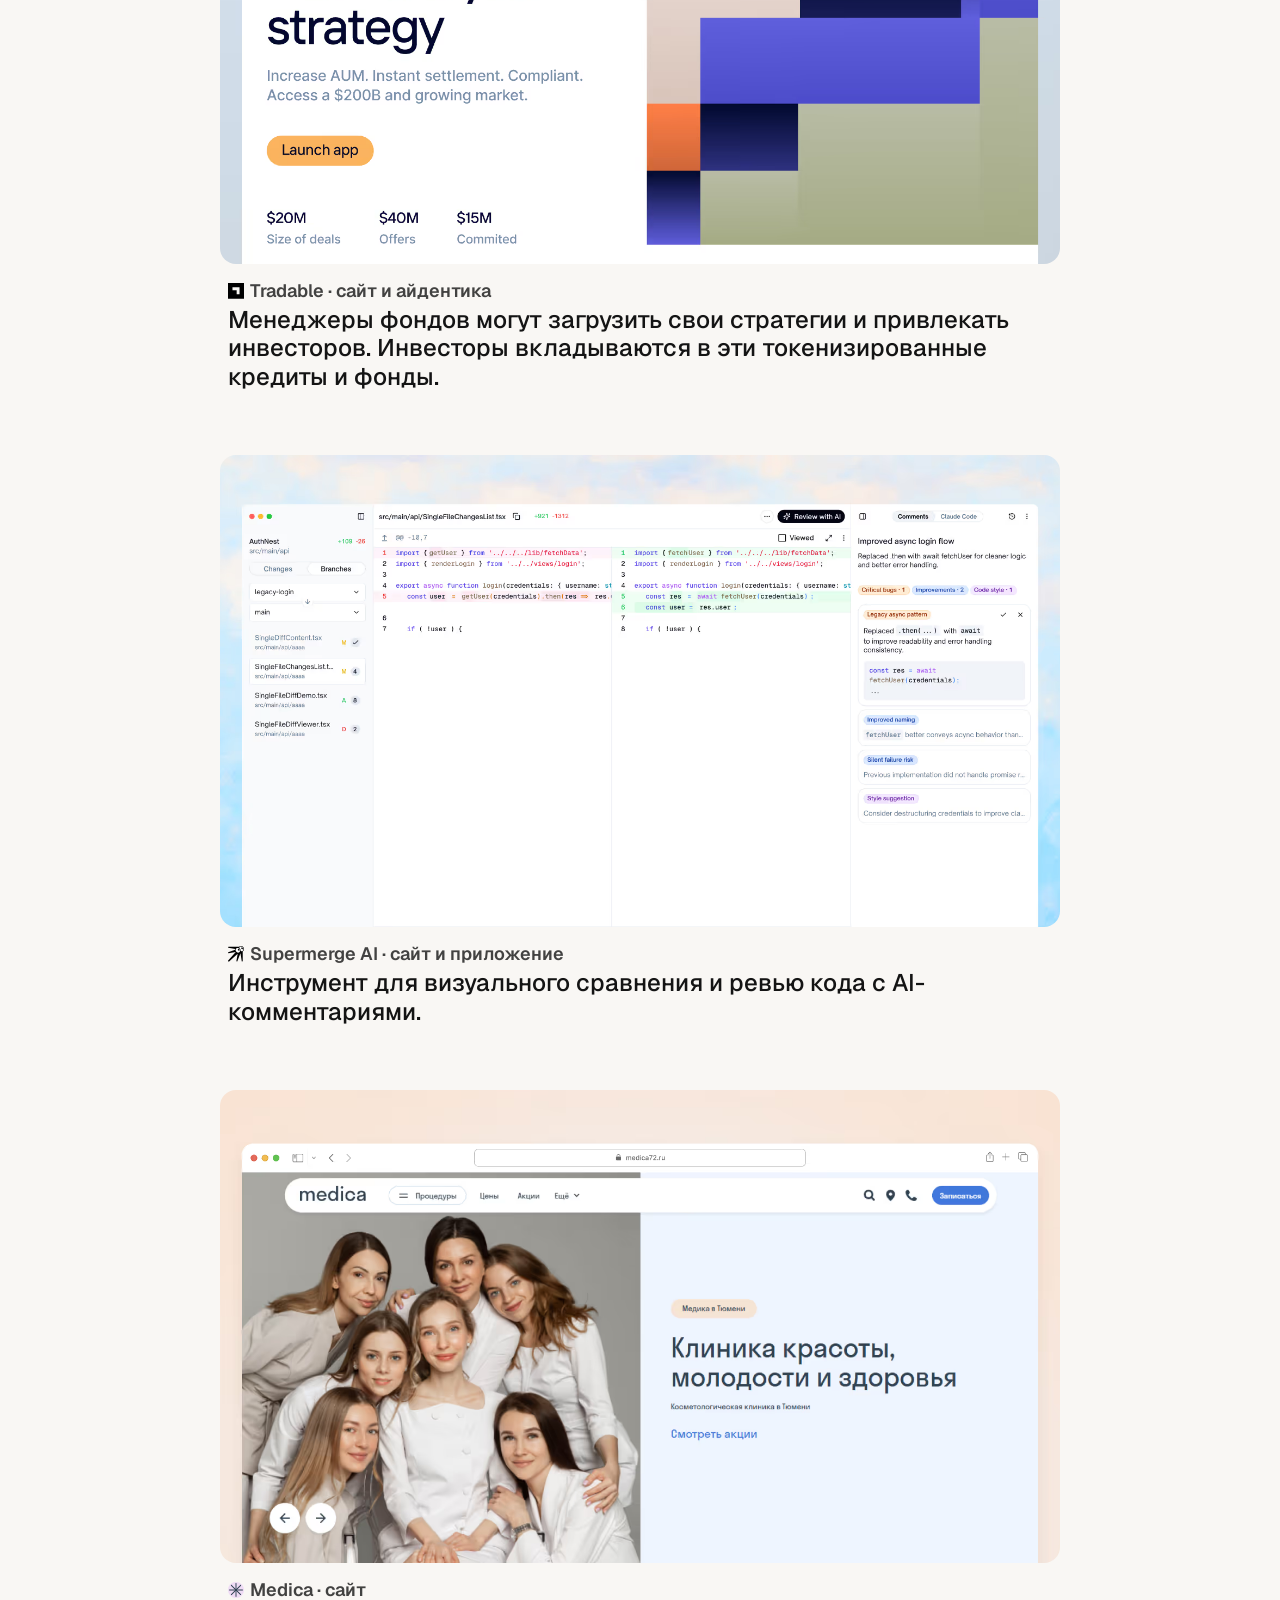
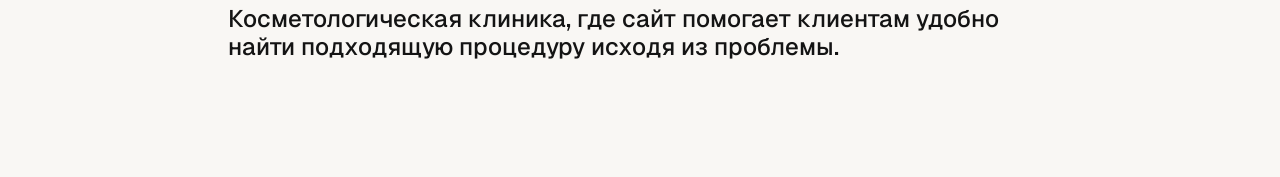
==== commit a7f01f33: "Deploy portfolio bottom spacing" ====
--- a/index.html
+++ b/index.html
@@ -1 +1 @@
-<!DOCTYPE html><html lang="ru"><head><meta charSet="utf-8"/><meta name="viewport" content="width=device-width, initial-scale=1"/><link rel="preload" as="image" href="/portfolio-assets/dima.avif"/><link rel="stylesheet" href="/_next/static/chunks/0dhouqw149tuv.css" data-precedence="next"/><link rel="preload" as="script" fetchPriority="low" href="/_next/static/chunks/0l9e8rka0c1dw.js"/><script src="/_next/static/chunks/1b9kekkhgz3uo.js" async=""></script><script src="/_next/static/chunks/1go8qqiddz7b4.js" async=""></script><script src="/_next/static/chunks/turbopack-28rmr3zoug-py.js" async=""></script><script src="/_next/static/chunks/008-lp4qcxkb4.js" async="" crossorigin=""></script><script src="/_next/static/chunks/3l8vhp6htur9x.js" async="" crossorigin=""></script><title>Дима Эгнер · UX/UI дизайнер</title><meta name="description" content="Портфолио UX/UI-дизайнера Димы Эгнера."/><link rel="icon" href="/portfolio-assets/6964e773358a96089b9b66de_3222.png"/><link rel="apple-touch-icon" href="/portfolio-assets/6964e773358a96089b9b66df_circle.png"/><script src="/_next/static/chunks/0cz1d0mv5g_q7.js" noModule=""></script></head><body><div hidden=""><!--$--><!--/$--></div><main class="portfolio-page"><header class="portfolio-navbar"><nav class="portfolio-nav-links" aria-label="Контакты"><a class="portfolio-nav-link" href="https://t.me/dimaegner" aria-label="Telegram" target="_blank" rel="noreferrer"><img alt="" loading="lazy" width="20" height="20" decoding="async" data-nimg="1" style="color:transparent" src="/portfolio-assets/tg.svg"/></a><a class="portfolio-nav-link" href="mailto:d.egner@yandex.ru" aria-label="Почта"><img alt="" loading="lazy" width="20" height="20" decoding="async" data-nimg="1" style="color:transparent" src="/portfolio-assets/email.svg"/></a><a class="portfolio-nav-link" href="https://vk.com/dimaegner" aria-label="ВКонтакте" target="_blank" rel="noreferrer"><img alt="" loading="lazy" width="20" height="20" decoding="async" data-nimg="1" style="color:transparent" src="/portfolio-assets/vk.svg"/></a></nav></header><section class="portfolio-hero"><div class="portfolio-container"><div class="portfolio-hero-content"><img alt="Дима Эгнер" width="128" height="128" decoding="async" data-nimg="1" class="portfolio-face" style="color:transparent" src="/portfolio-assets/dima.avif"/><div class="portfolio-intro"><h1>Привет, я Дима Эгнер</h1><p class="portfolio-lead">Я UX/UI-дизайнер с 3-летним опытом работы. Работал дизайнером на фрилансе, а сейчас мидл-дизайнер в <a href="https://stak.design" target="_blank" rel="noreferrer">Stak.design</a>.</p></div><div class="portfolio-education"><div class="portfolio-education-heading"><img alt="" loading="lazy" width="24" height="24" decoding="async" data-nimg="1" style="color:transparent" src="/portfolio-assets/education-img.svg"/><span>Учился у этих ребят</span></div><div class="portfolio-education-blocks"><a href="https://bureau.ru/" target="_blank" rel="noreferrer"><span>Бюро Горбунова</span><img alt="" loading="lazy" width="86" height="24" decoding="async" data-nimg="1" style="color:transparent" src="/portfolio-assets/bureau.svg"/></a><a href="https://wannabe.ru/" target="_blank" rel="noreferrer"><span>Wannabe</span><img alt="" loading="lazy" width="24" height="24" decoding="async" data-nimg="1" style="color:transparent" src="/portfolio-assets/wannabe.svg"/></a></div></div></div></div></section><section class="portfolio-cases" aria-label="Избранные проекты"><div class="portfolio-container"><div class="portfolio-case-list"><a class="portfolio-case-card" href="/cases/tac.html"><div class="portfolio-case-image"><img alt="" loading="lazy" width="864" height="486" decoding="async" data-nimg="1" style="color:transparent" src="/portfolio-assets/preview-tac.avif"/></div><div class="portfolio-project-context"><div class="portfolio-project-name"><img alt="" loading="lazy" width="16" height="16" decoding="async" data-nimg="1" style="color:transparent" src="/portfolio-assets/preview-tac-logo.svg"/><h2>TAC Pulse · дэшборд</h2></div><p>Это коалиция ведущих компаний из блокчейн-индустрии и финансового сектора, нацеленная на масштабную токенизацию реальных активов.</p></div></a><a class="portfolio-case-card" href="/cases/tradable.html"><div class="portfolio-case-image"><img alt="" loading="lazy" width="864" height="486" decoding="async" data-nimg="1" style="color:transparent" src="/portfolio-assets/tradable-preview.avif"/></div><div class="portfolio-project-context"><div class="portfolio-project-name"><img alt="" loading="lazy" width="16" height="16" decoding="async" data-nimg="1" style="color:transparent" src="/portfolio-assets/preview-tradable-logo.svg"/><h2>Tradable · сайт и айдентика</h2></div><p>Менеджеры фондов могут загрузить свои стратегии и привлекать инвесторов. Инвесторы вкладываются в эти токенизированные кредиты и фонды.</p></div></a><a class="portfolio-case-card" href="/cases/supermerge.html"><div class="portfolio-case-image"><img alt="" loading="lazy" width="864" height="486" decoding="async" data-nimg="1" style="color:transparent" src="/portfolio-assets/preview-supermerge.avif"/></div><div class="portfolio-project-context"><div class="portfolio-project-name"><img alt="" loading="lazy" width="16" height="16" decoding="async" data-nimg="1" style="color:transparent" src="/portfolio-assets/preview-supermerge-logo.svg"/><h2>Supermerge AI · сайт и приложение</h2></div><p>Инструмент для визуального сравнения и ревью кода с AI-комментариями.</p></div></a><a class="portfolio-case-card" href="/cases/medica.html"><div class="portfolio-case-image"><img alt="" loading="lazy" width="864" height="486" decoding="async" data-nimg="1" style="color:transparent" src="/portfolio-assets/preview-medica.avif"/></div><div class="portfolio-project-context"><div class="portfolio-project-name"><img alt="" loading="lazy" width="16" height="16" decoding="async" data-nimg="1" style="color:transparent" src="/portfolio-assets/preview-medica-logo.svg"/><h2>Medica · сайт</h2></div><p>Косметологическая клиника, где сайт помогает клиентам удобно найти подходящую процедуру исходя из проблемы.</p></div></a></div></div></section></main><!--$--><!--/$--><script src="/_next/static/chunks/0l9e8rka0c1dw.js" id="_R_" async=""></script><script>(self.__next_f=self.__next_f||[]).push([0])</script><script>self.__next_f.push([1,"1:\"$Sreact.fragment\"\n2:I[22428,[\"/_next/static/chunks/008-lp4qcxkb4.js\"],\"default\"]\n3:I[12688,[\"/_next/static/chunks/008-lp4qcxkb4.js\"],\"default\"]\n4:I[95711,[\"/_next/static/chunks/008-lp4qcxkb4.js\",\"/_next/static/chunks/3l8vhp6htur9x.js\"],\"Image\"]\nf:I[91607,[\"/_next/static/chunks/008-lp4qcxkb4.js\"],\"default\",1]\n:HL[\"/_next/static/chunks/0dhouqw149tuv.css\",\"style\"]\n0:{\"P\":null,\"c\":[\"\",\"\"],\"q\":\"\",\"i\":false,\"f\":[[[\"\",{\"children\":[\"__PAGE__\",{},\"$undefined\",\"$undefined\",4608]},\"$undefined\",\"$undefined\",4624],[[\"$\",\"$1\",\"c\",{\"children\":[[[\"$\",\"script\",\"script-0\",{\"src\":\"/_next/static/chunks/008-lp4qcxkb4.js\",\"async\":true,\"nonce\":\"$undefined\"}]],[\"$\",\"html\",null,{\"lang\":\"ru\",\"children\":[\"$\",\"body\",null,{\"children\":[\"$\",\"$L2\",null,{\"parallelRouterKey\":\"children\",\"error\":\"$undefined\",\"errorStyles\":\"$undefined\",\"errorScripts\":\"$undefined\",\"template\":[\"$\",\"$L3\",null,{}],\"templateStyles\":\"$undefined\",\"templateScripts\":\"$undefined\",\"notFound\":[[[\"$\",\"title\",null,{\"children\":\"404: This page could not be found.\"}],[\"$\",\"div\",null,{\"style\":{\"fontFamily\":\"system-ui,\\\"Segoe UI\\\",Roboto,Helvetica,Arial,sans-serif,\\\"Apple Color Emoji\\\",\\\"Segoe UI Emoji\\\"\",\"height\":\"100vh\",\"textAlign\":\"center\",\"display\":\"flex\",\"flexDirection\":\"column\",\"alignItems\":\"center\",\"justifyContent\":\"center\"},\"children\":[\"$\",\"div\",null,{\"children\":[[\"$\",\"style\",null,{\"dangerouslySetInnerHTML\":{\"__html\":\"body{color:#000;background:#fff;margin:0}.next-error-h1{border-right:1px solid rgba(0,0,0,.3)}@media (prefers-color-scheme:dark){body{color:#fff;background:#000}.next-error-h1{border-right:1px solid rgba(255,255,255,.3)}}\"}}],[\"$\",\"h1\",null,{\"className\":\"next-error-h1\",\"style\":{\"display\":\"inline-block\",\"margin\":\"0 20px 0 0\",\"padding\":\"0 23px 0 0\",\"fontSize\":24,\"fontWeight\":500,\"verticalAlign\":\"top\",\"lineHeight\":\"49px\"},\"children\":404}],[\"$\",\"div\",null,{\"style\":{\"display\":\"inline-block\"},\"children\":[\"$\",\"h2\",null,{\"style\":{\"fontSize\":14,\"fontWeight\":400,\"lineHeight\":\"49px\",\"margin\":0},\"children\":\"This page could not be found.\"}]}]]}]}]],[]],\"forbidden\":\"$undefined\",\"unauthorized\":\"$undefined\"}]}]}]]}],{\"children\":[[\"$\",\"$1\",\"c\",{\"children\":[[\"$\",\"main\",null,{\"className\":\"portfolio-page\",\"children\":[[\"$\",\"header\",null,{\"className\":\"portfolio-navbar\",\"children\":[\"$\",\"nav\",null,{\"className\":\"portfolio-nav-links\",\"aria-label\":\"Контакты\",\"children\":[[\"$\",\"a\",\"Telegram\",{\"className\":\"portfolio-nav-link\",\"href\":\"https://t.me/dimaegner\",\"aria-label\":\"Telegram\",\"target\":\"_blank\",\"rel\":\"noreferrer\",\"children\":[\"$\",\"$L4\",null,{\"src\":\"/portfolio-assets/tg.svg\",\"alt\":\"\",\"width\":20,\"height\":20}]}],[\"$\",\"a\",\"Почта\",{\"className\":\"portfolio-nav-link\",\"href\":\"mailto:d.egner@yandex.ru\",\"aria-label\":\"Почта\",\"target\":\"$undefined\",\"rel\":\"$undefined\",\"children\":[\"$\",\"$L4\",null,{\"src\":\"/portfolio-assets/email.svg\",\"alt\":\"\",\"width\":20,\"height\":20}]}],[\"$\",\"a\",\"ВКонтакте\",{\"className\":\"portfolio-nav-link\",\"href\":\"https://vk.com/dimaegner\",\"aria-label\":\"ВКонтакте\",\"target\":\"_blank\",\"rel\":\"noreferrer\",\"children\":[\"$\",\"$L4\",null,{\"src\":\"/portfolio-assets/vk.svg\",\"alt\":\"\",\"width\":20,\"height\":20}]}]]}]}],[\"$\",\"section\",null,{\"className\":\"portfolio-hero\",\"children\":[\"$\",\"div\",null,{\"className\":\"portfolio-container\",\"children\":[\"$\",\"div\",null,{\"className\":\"portfolio-hero-content\",\"children\":[[\"$\",\"$L4\",null,{\"className\":\"portfolio-face\",\"src\":\"/portfolio-assets/dima.avif\",\"alt\":\"Дима Эгнер\",\"width\":128,\"height\":128,\"priority\":true}],[\"$\",\"div\",null,{\"className\":\"portfolio-intro\",\"children\":[[\"$\",\"h1\",null,{\"children\":\"Привет, я Дима Эгнер\"}],[\"$\",\"p\",null,{\"className\":\"portfolio-lead\",\"children\":[\"Я UX/UI-дизайнер с 3-летним опытом работы. Работал дизайнером на фрилансе, а сейчас мидл-дизайнер в \",[\"$\",\"a\",null,{\"href\":\"https://stak.design\",\"target\":\"_blank\",\"rel\":\"noreferrer\",\"children\":\"Stak.design\"}],\".\"]}]]}],[\"$\",\"div\",null,{\"className\":\"portfolio-education\",\"children\":[[\"$\",\"div\",null,{\"className\":\"portfolio-education-heading\",\"children\":[[\"$\",\"$L4\",null,{\"src\":\"/portfolio-assets/education-img.svg\",\"alt\":\"\",\"width\":24,\"height\":24}],[\"$\",\"span\",null,{\"children\":\"Учился у этих ребят\"}]]}],[\"$\",\"div\",null,{\"className\":\"portfolio-education-blocks\",\"children\":[[\"$\",\"a\",null,{\"href\":\"https://bureau.ru/\",\"target\":\"_blank\",\"rel\":\"noreferrer\",\"children\":[[\"$\",\"span\",null,{\"children\":\"Бюро Горбунова\"}],[\"$\",\"$L4\",null,{\"src\":\"/portfolio-assets/bureau.svg\",\"alt\":\"\",\"width\":86,\"height\":24}]]}],[\"$\",\"a\",null,{\"href\":\"https://wannabe.ru/\",\"target\":\"_blank\",\"rel\":\"noreferrer\",\"children\":[[\"$\",\"span\",null,{\"children\":\"Wannabe\"}],[\"$\",\"$L4\",null,{\"src\":\"/portfolio-assets/wannabe.svg\",\"alt\":\"\",\"width\":24,\"height\":24}]]}]]}]]}]]}]}]}],[\"$\",\"section\",null,{\"className\":\"portfolio-cases\",\"aria-label\":\"Избранные проекты\",\"children\":[\"$\",\"div\",null,{\"className\":\"portfolio-container\",\"children\":[\"$\",\"div\",null,{\"className\":\"portfolio-case-list\",\"children\":[[\"$\",\"a\",\"TAC Pulse · дэшборд\",{\"className\":\"portfolio-case-card\",\"href\":\"/cases/tac.html\",\"children\":[[\"$\",\"div\",null,{\"className\":\"portfolio-case-image\",\"children\":[\"$\",\"$L4\",null,{\"src\":\"/portfolio-assets/preview-tac.avif\",\"alt\":\"\",\"width\":864,\"height\":486}]}],[\"$\",\"div\",null,{\"className\":\"portfolio-project-context\",\"children\":[[\"$\",\"div\",null,{\"className\":\"portfolio-project-name\",\"children\":[\"$L5\",\"$L6\"]}],\"$L7\"]}]]}],\"$L8\",\"$L9\",\"$La\"]}]}]}]]}],[\"$Lb\",\"$Lc\"],\"$Ld\"]}],{},null,false,null]},null,false,null],\"$Le\",false]],\"m\":\"$undefined\",\"G\":[\"$f\",[]],\"S\":true,\"h\":null,\"r\":\"$undefined\",\"s\":\"$undefined\",\"a\":\"$undefined\",\"l\":\"$undefined\",\"p\":\"$undefined\",\"d\":\"$undefined\",\"b\":\"6Oujl-o1lE0WzuTzEnL80\"}\n10:I[18200,[\"/_next/static/chunks/008-lp4qcxkb4.js\"],\"OutletBoundary\"]\n11:\"$Sreact.suspense\"\n13:I[18200,[\"/_next/static/chunks/008-lp4qcxkb4.js\"],\"ViewportBoundary\"]\n15:I[18200,[\"/_next/static/chunks/008-lp4qcxkb4.js\"],\"MetadataBoundary\"]\n5:[\"$\",\"$L4\",null,{\"src\":\"/portfolio-assets/preview-tac-logo.svg\",\"alt\":\"\",\"width\":16,\"height\":16}]\n6:[\"$\",\"h2\",null,{\"children\":\"TAC Pulse · дэшборд\"}]\n7:[\"$\",\"p\",null,{\"children\":\"Это коалиция ведущих компаний из блокчейн-индустрии и финансового сектора, нацеленная на масштабную токенизацию реальных активов.\"}]\n8:[\"$\",\"a\",\"Tradable · сайт и айдентика\",{\"className\":\"portfolio-case-card\",\"href\":\"/cases/tradable.html\",\"children\":[[\"$\",\"div\",null,{\"className\":\"portfolio-case-image\",\"children\":[\"$\",\"$L4\",null,{\"src\":\"/portfolio-assets/tradable-preview.avif\",\"alt\":\"\",\"width\":864,\"height\":486}]}],[\"$\",\"div\",null,{\"className\":\"portfolio-project-context\",\"children\":[[\"$\",\"div\",null,{\"className\":\"portfolio-project-name\",\"children\":[[\"$\",\"$L4\",null,{\"src\":\"/portfolio-assets/preview-tradable-logo.svg\",\"alt\":\"\",\"width\":16,\"height\":16}],[\"$\",\"h2\",null,{\"children\":\"Tradable · сайт и айдентика\"}]]}],[\"$\",\"p\",null,{\"children\":\"Менеджеры фондов могут загрузить свои стратегии и привлекать инвесторов. Инвесторы вкладываются в эти токенизированные кредиты и фонды.\"}]]}]]}]\n9:[\"$\",\"a\",\"Supermerge AI · сайт и приложение\",{\"className\":\"portfolio-case-card\",\"href\":\"/cases/supermerge.html\",\"children\":[[\"$\",\"div\",null,{\"className\":\"portfolio-case-image\",\"children\":[\"$\",\"$L4\",null,{\"src\":\"/portfolio-assets/preview-supermerge.avif\",\"alt\":\"\",\"width\":864,\"height\":486}]}],[\"$\",\"div\",null,{\"className\":\"portfolio-project-context\",\"children\":[[\"$\",\"div\",null,{\"className\":\"portfolio-project-name\",\"children\":[[\"$\",\"$L4\",null,{\"src\":\"/portfolio-assets/preview-supermerge-logo.svg\",\"alt\":\"\",\"width\":16,\"height\":16}],[\"$\",\"h2\",null,{\"children\":\"Supermerge AI · сайт и приложение\"}]]}],[\"$\",\"p\",null,{\"children\":\"Инструмент для визуального сравнения и ревью кода с AI-комментариями.\"}]]}]]}]\na:[\"$\",\"a\",\"Medica · сайт\",{\"className\":\"portfolio-case-card\",\"href\":\"/cases/medica.html\",\"children\":[[\"$\",\"div\",null,{\"className\":\"portfolio-case-image\",\"children\":[\"$\",\"$L4\",null,{\"src\":\"/portfolio-assets/preview-medica.avif\",\"alt\":\"\",\"width\":864,\"height\":486}]}],[\"$\",\"div\",null,{\"className\":\"portfolio-project-context\",\"children\":[[\"$\",\"div\",null,{\"className\":\"portfolio-project-name\",\"children\":[[\"$\",\"$L4\",null,{\"src\":\"/portfolio-assets/preview-medica-logo.svg\",\"alt\":\"\",\"width\":16,\"height\":16}],[\"$\",\"h2\",null,{\"children\":\"Medica · сайт\"}]]}],[\"$\",\"p\",null,{\"children\":\"Косметологическая клиника, где сайт помогает клиентам удобно найти подходящую процедуру исходя из проблемы.\"}]]}]]}]\nb:[\"$\",\"link\",\"0\",{\"rel\":\"stylesheet\",\"href\":\"/_next/static/chunks/0dhouqw149tuv.css\",\"precedence\":\"next\",\"crossOrigin\":\"$undefined\",\"nonce\":\"$undefined\"}]\nc:[\"$\",\"script\",\"script-0\",{\"src\":\"/_next/static/chunks/3l8vhp6htur9x.js\",\"async\":true,\"nonce\":\"$undefined\"}]\nd:[\"$\",\"$L10\",null,{\"children\":[\"$\",\"$11\",null,{\"name\":\"Next.MetadataOutlet\",\"children\":\"$@12\"}]}]\ne:[\"$\",\"$1\",\"h\",{\"children\":[null,[\"$\",\"$L13\",null,{\"children\":\"$L14\"}],[\"$\",\"div\",null,{\"hidden\":true,\"children\":[\"$\",\"$L15\",null,{\"children\":[\"$\",\"$11\",null,{\"name\":\"Next.Metadata\",\"children\":\"$L16\"}]}]}],null]}]\n14:[[\"$\",\"meta\",\"0\",{\"charSet\":\"utf-8\"}],[\"$\",\"meta\",\"1\",{\"name\":\"viewport\",\"content\":\"width=device-width, initial-scale=1\"}]]\n17:I[99996,[\"/_next/static/chunks/008-lp4qcxkb4.js\"],\"IconMark\"]\n12:null\n16:[[\"$\",\"title\",\"0\",{\"children\":\"Дима Эгнер · UX/UI дизайнер\"}],[\"$\",\"meta\",\"1\",{\"name\":\"description\",\"content\":\"Портфолио UX/UI-дизайнера Димы Эгнера.\"}],[\"$\",\"link\",\"2\",{\"rel\":\"icon\",\"href\":\"/portfolio-assets/6964e773358a96089b9b66de_3222.png\"}],[\"$\",\"link\",\"3\",{\"rel\":\"apple-touch-icon\",\"href\":\"/portfolio-assets/6964e773358a96089b9b66df_circle.png\"}],[\"$\",\"$L17\",\"4\",{}]]\n"])</script></body></html>+<!DOCTYPE html><html lang="ru"><head><meta charSet="utf-8"/><meta name="viewport" content="width=device-width, initial-scale=1"/><link rel="preload" as="image" href="/portfolio-assets/dima.avif"/><link rel="stylesheet" href="/_next/static/chunks/2d1lumwklhz2q.css" data-precedence="next"/><link rel="preload" as="script" fetchPriority="low" href="/_next/static/chunks/0l9e8rka0c1dw.js"/><script src="/_next/static/chunks/1b9kekkhgz3uo.js" async=""></script><script src="/_next/static/chunks/1go8qqiddz7b4.js" async=""></script><script src="/_next/static/chunks/turbopack-28rmr3zoug-py.js" async=""></script><script src="/_next/static/chunks/008-lp4qcxkb4.js" async="" crossorigin=""></script><script src="/_next/static/chunks/3l8vhp6htur9x.js" async="" crossorigin=""></script><title>Дима Эгнер · UX/UI дизайнер</title><meta name="description" content="Портфолио UX/UI-дизайнера Димы Эгнера."/><link rel="icon" href="/portfolio-assets/6964e773358a96089b9b66de_3222.png"/><link rel="apple-touch-icon" href="/portfolio-assets/6964e773358a96089b9b66df_circle.png"/><script src="/_next/static/chunks/0cz1d0mv5g_q7.js" noModule=""></script></head><body><div hidden=""><!--$--><!--/$--></div><main class="portfolio-page"><header class="portfolio-navbar"><nav class="portfolio-nav-links" aria-label="Контакты"><a class="portfolio-nav-link" href="https://t.me/dimaegner" aria-label="Telegram" target="_blank" rel="noreferrer"><img alt="" loading="lazy" width="20" height="20" decoding="async" data-nimg="1" style="color:transparent" src="/portfolio-assets/tg.svg"/></a><a class="portfolio-nav-link" href="mailto:d.egner@yandex.ru" aria-label="Почта"><img alt="" loading="lazy" width="20" height="20" decoding="async" data-nimg="1" style="color:transparent" src="/portfolio-assets/email.svg"/></a><a class="portfolio-nav-link" href="https://vk.com/dimaegner" aria-label="ВКонтакте" target="_blank" rel="noreferrer"><img alt="" loading="lazy" width="20" height="20" decoding="async" data-nimg="1" style="color:transparent" src="/portfolio-assets/vk.svg"/></a></nav></header><section class="portfolio-hero"><div class="portfolio-container"><div class="portfolio-hero-content"><img alt="Дима Эгнер" width="128" height="128" decoding="async" data-nimg="1" class="portfolio-face" style="color:transparent" src="/portfolio-assets/dima.avif"/><div class="portfolio-intro"><h1>Привет, я Дима Эгнер</h1><p class="portfolio-lead">Я UX/UI-дизайнер с 3-летним опытом работы. Работал дизайнером на фрилансе, а сейчас мидл-дизайнер в <a href="https://stak.design" target="_blank" rel="noreferrer">Stak.design</a>.</p></div><div class="portfolio-education"><div class="portfolio-education-heading"><img alt="" loading="lazy" width="24" height="24" decoding="async" data-nimg="1" style="color:transparent" src="/portfolio-assets/education-img.svg"/><span>Учился у этих ребят</span></div><div class="portfolio-education-blocks"><a href="https://bureau.ru/" target="_blank" rel="noreferrer"><span>Бюро Горбунова</span><img alt="" loading="lazy" width="86" height="24" decoding="async" data-nimg="1" style="color:transparent" src="/portfolio-assets/bureau.svg"/></a><a href="https://wannabe.ru/" target="_blank" rel="noreferrer"><span>Wannabe</span><img alt="" loading="lazy" width="24" height="24" decoding="async" data-nimg="1" style="color:transparent" src="/portfolio-assets/wannabe.svg"/></a></div></div></div></div></section><section class="portfolio-cases" aria-label="Избранные проекты"><div class="portfolio-container"><div class="portfolio-case-list"><a class="portfolio-case-card" href="/cases/tac.html"><div class="portfolio-case-image"><img alt="" loading="lazy" width="864" height="486" decoding="async" data-nimg="1" style="color:transparent" src="/portfolio-assets/preview-tac.avif"/></div><div class="portfolio-project-context"><div class="portfolio-project-name"><img alt="" loading="lazy" width="16" height="16" decoding="async" data-nimg="1" style="color:transparent" src="/portfolio-assets/preview-tac-logo.svg"/><h2>TAC Pulse · дэшборд</h2></div><p>Это коалиция ведущих компаний из блокчейн-индустрии и финансового сектора, нацеленная на масштабную токенизацию реальных активов.</p></div></a><a class="portfolio-case-card" href="/cases/tradable.html"><div class="portfolio-case-image"><img alt="" loading="lazy" width="864" height="486" decoding="async" data-nimg="1" style="color:transparent" src="/portfolio-assets/tradable-preview.avif"/></div><div class="portfolio-project-context"><div class="portfolio-project-name"><img alt="" loading="lazy" width="16" height="16" decoding="async" data-nimg="1" style="color:transparent" src="/portfolio-assets/preview-tradable-logo.svg"/><h2>Tradable · сайт и айдентика</h2></div><p>Менеджеры фондов могут загрузить свои стратегии и привлекать инвесторов. Инвесторы вкладываются в эти токенизированные кредиты и фонды.</p></div></a><a class="portfolio-case-card" href="/cases/supermerge.html"><div class="portfolio-case-image"><img alt="" loading="lazy" width="864" height="486" decoding="async" data-nimg="1" style="color:transparent" src="/portfolio-assets/preview-supermerge.avif"/></div><div class="portfolio-project-context"><div class="portfolio-project-name"><img alt="" loading="lazy" width="16" height="16" decoding="async" data-nimg="1" style="color:transparent" src="/portfolio-assets/preview-supermerge-logo.svg"/><h2>Supermerge AI · сайт и приложение</h2></div><p>Инструмент для визуального сравнения и ревью кода с AI-комментариями.</p></div></a><a class="portfolio-case-card" href="/cases/medica.html"><div class="portfolio-case-image"><img alt="" loading="lazy" width="864" height="486" decoding="async" data-nimg="1" style="color:transparent" src="/portfolio-assets/preview-medica.avif"/></div><div class="portfolio-project-context"><div class="portfolio-project-name"><img alt="" loading="lazy" width="16" height="16" decoding="async" data-nimg="1" style="color:transparent" src="/portfolio-assets/preview-medica-logo.svg"/><h2>Medica · сайт</h2></div><p>Косметологическая клиника, где сайт помогает клиентам удобно найти подходящую процедуру исходя из проблемы.</p></div></a></div></div></section></main><!--$--><!--/$--><script src="/_next/static/chunks/0l9e8rka0c1dw.js" id="_R_" async=""></script><script>(self.__next_f=self.__next_f||[]).push([0])</script><script>self.__next_f.push([1,"1:\"$Sreact.fragment\"\n2:I[22428,[\"/_next/static/chunks/008-lp4qcxkb4.js\"],\"default\"]\n3:I[12688,[\"/_next/static/chunks/008-lp4qcxkb4.js\"],\"default\"]\n4:I[95711,[\"/_next/static/chunks/008-lp4qcxkb4.js\",\"/_next/static/chunks/3l8vhp6htur9x.js\"],\"Image\"]\nf:I[91607,[\"/_next/static/chunks/008-lp4qcxkb4.js\"],\"default\",1]\n:HL[\"/_next/static/chunks/2d1lumwklhz2q.css\",\"style\"]\n0:{\"P\":null,\"c\":[\"\",\"\"],\"q\":\"\",\"i\":false,\"f\":[[[\"\",{\"children\":[\"__PAGE__\",{},\"$undefined\",\"$undefined\",4608]},\"$undefined\",\"$undefined\",4624],[[\"$\",\"$1\",\"c\",{\"children\":[[[\"$\",\"script\",\"script-0\",{\"src\":\"/_next/static/chunks/008-lp4qcxkb4.js\",\"async\":true,\"nonce\":\"$undefined\"}]],[\"$\",\"html\",null,{\"lang\":\"ru\",\"children\":[\"$\",\"body\",null,{\"children\":[\"$\",\"$L2\",null,{\"parallelRouterKey\":\"children\",\"error\":\"$undefined\",\"errorStyles\":\"$undefined\",\"errorScripts\":\"$undefined\",\"template\":[\"$\",\"$L3\",null,{}],\"templateStyles\":\"$undefined\",\"templateScripts\":\"$undefined\",\"notFound\":[[[\"$\",\"title\",null,{\"children\":\"404: This page could not be found.\"}],[\"$\",\"div\",null,{\"style\":{\"fontFamily\":\"system-ui,\\\"Segoe UI\\\",Roboto,Helvetica,Arial,sans-serif,\\\"Apple Color Emoji\\\",\\\"Segoe UI Emoji\\\"\",\"height\":\"100vh\",\"textAlign\":\"center\",\"display\":\"flex\",\"flexDirection\":\"column\",\"alignItems\":\"center\",\"justifyContent\":\"center\"},\"children\":[\"$\",\"div\",null,{\"children\":[[\"$\",\"style\",null,{\"dangerouslySetInnerHTML\":{\"__html\":\"body{color:#000;background:#fff;margin:0}.next-error-h1{border-right:1px solid rgba(0,0,0,.3)}@media (prefers-color-scheme:dark){body{color:#fff;background:#000}.next-error-h1{border-right:1px solid rgba(255,255,255,.3)}}\"}}],[\"$\",\"h1\",null,{\"className\":\"next-error-h1\",\"style\":{\"display\":\"inline-block\",\"margin\":\"0 20px 0 0\",\"padding\":\"0 23px 0 0\",\"fontSize\":24,\"fontWeight\":500,\"verticalAlign\":\"top\",\"lineHeight\":\"49px\"},\"children\":404}],[\"$\",\"div\",null,{\"style\":{\"display\":\"inline-block\"},\"children\":[\"$\",\"h2\",null,{\"style\":{\"fontSize\":14,\"fontWeight\":400,\"lineHeight\":\"49px\",\"margin\":0},\"children\":\"This page could not be found.\"}]}]]}]}]],[]],\"forbidden\":\"$undefined\",\"unauthorized\":\"$undefined\"}]}]}]]}],{\"children\":[[\"$\",\"$1\",\"c\",{\"children\":[[\"$\",\"main\",null,{\"className\":\"portfolio-page\",\"children\":[[\"$\",\"header\",null,{\"className\":\"portfolio-navbar\",\"children\":[\"$\",\"nav\",null,{\"className\":\"portfolio-nav-links\",\"aria-label\":\"Контакты\",\"children\":[[\"$\",\"a\",\"Telegram\",{\"className\":\"portfolio-nav-link\",\"href\":\"https://t.me/dimaegner\",\"aria-label\":\"Telegram\",\"target\":\"_blank\",\"rel\":\"noreferrer\",\"children\":[\"$\",\"$L4\",null,{\"src\":\"/portfolio-assets/tg.svg\",\"alt\":\"\",\"width\":20,\"height\":20}]}],[\"$\",\"a\",\"Почта\",{\"className\":\"portfolio-nav-link\",\"href\":\"mailto:d.egner@yandex.ru\",\"aria-label\":\"Почта\",\"target\":\"$undefined\",\"rel\":\"$undefined\",\"children\":[\"$\",\"$L4\",null,{\"src\":\"/portfolio-assets/email.svg\",\"alt\":\"\",\"width\":20,\"height\":20}]}],[\"$\",\"a\",\"ВКонтакте\",{\"className\":\"portfolio-nav-link\",\"href\":\"https://vk.com/dimaegner\",\"aria-label\":\"ВКонтакте\",\"target\":\"_blank\",\"rel\":\"noreferrer\",\"children\":[\"$\",\"$L4\",null,{\"src\":\"/portfolio-assets/vk.svg\",\"alt\":\"\",\"width\":20,\"height\":20}]}]]}]}],[\"$\",\"section\",null,{\"className\":\"portfolio-hero\",\"children\":[\"$\",\"div\",null,{\"className\":\"portfolio-container\",\"children\":[\"$\",\"div\",null,{\"className\":\"portfolio-hero-content\",\"children\":[[\"$\",\"$L4\",null,{\"className\":\"portfolio-face\",\"src\":\"/portfolio-assets/dima.avif\",\"alt\":\"Дима Эгнер\",\"width\":128,\"height\":128,\"priority\":true}],[\"$\",\"div\",null,{\"className\":\"portfolio-intro\",\"children\":[[\"$\",\"h1\",null,{\"children\":\"Привет, я Дима Эгнер\"}],[\"$\",\"p\",null,{\"className\":\"portfolio-lead\",\"children\":[\"Я UX/UI-дизайнер с 3-летним опытом работы. Работал дизайнером на фрилансе, а сейчас мидл-дизайнер в \",[\"$\",\"a\",null,{\"href\":\"https://stak.design\",\"target\":\"_blank\",\"rel\":\"noreferrer\",\"children\":\"Stak.design\"}],\".\"]}]]}],[\"$\",\"div\",null,{\"className\":\"portfolio-education\",\"children\":[[\"$\",\"div\",null,{\"className\":\"portfolio-education-heading\",\"children\":[[\"$\",\"$L4\",null,{\"src\":\"/portfolio-assets/education-img.svg\",\"alt\":\"\",\"width\":24,\"height\":24}],[\"$\",\"span\",null,{\"children\":\"Учился у этих ребят\"}]]}],[\"$\",\"div\",null,{\"className\":\"portfolio-education-blocks\",\"children\":[[\"$\",\"a\",null,{\"href\":\"https://bureau.ru/\",\"target\":\"_blank\",\"rel\":\"noreferrer\",\"children\":[[\"$\",\"span\",null,{\"children\":\"Бюро Горбунова\"}],[\"$\",\"$L4\",null,{\"src\":\"/portfolio-assets/bureau.svg\",\"alt\":\"\",\"width\":86,\"height\":24}]]}],[\"$\",\"a\",null,{\"href\":\"https://wannabe.ru/\",\"target\":\"_blank\",\"rel\":\"noreferrer\",\"children\":[[\"$\",\"span\",null,{\"children\":\"Wannabe\"}],[\"$\",\"$L4\",null,{\"src\":\"/portfolio-assets/wannabe.svg\",\"alt\":\"\",\"width\":24,\"height\":24}]]}]]}]]}]]}]}]}],[\"$\",\"section\",null,{\"className\":\"portfolio-cases\",\"aria-label\":\"Избранные проекты\",\"children\":[\"$\",\"div\",null,{\"className\":\"portfolio-container\",\"children\":[\"$\",\"div\",null,{\"className\":\"portfolio-case-list\",\"children\":[[\"$\",\"a\",\"TAC Pulse · дэшборд\",{\"className\":\"portfolio-case-card\",\"href\":\"/cases/tac.html\",\"children\":[[\"$\",\"div\",null,{\"className\":\"portfolio-case-image\",\"children\":[\"$\",\"$L4\",null,{\"src\":\"/portfolio-assets/preview-tac.avif\",\"alt\":\"\",\"width\":864,\"height\":486}]}],[\"$\",\"div\",null,{\"className\":\"portfolio-project-context\",\"children\":[[\"$\",\"div\",null,{\"className\":\"portfolio-project-name\",\"children\":[\"$L5\",\"$L6\"]}],\"$L7\"]}]]}],\"$L8\",\"$L9\",\"$La\"]}]}]}]]}],[\"$Lb\",\"$Lc\"],\"$Ld\"]}],{},null,false,null]},null,false,null],\"$Le\",false]],\"m\":\"$undefined\",\"G\":[\"$f\",[]],\"S\":true,\"h\":null,\"r\":\"$undefined\",\"s\":\"$undefined\",\"a\":\"$undefined\",\"l\":\"$undefined\",\"p\":\"$undefined\",\"d\":\"$undefined\",\"b\":\"J2W40dWMDSDAeSLPBblpw\"}\n10:I[18200,[\"/_next/static/chunks/008-lp4qcxkb4.js\"],\"OutletBoundary\"]\n11:\"$Sreact.suspense\"\n13:I[18200,[\"/_next/static/chunks/008-lp4qcxkb4.js\"],\"ViewportBoundary\"]\n15:I[18200,[\"/_next/static/chunks/008-lp4qcxkb4.js\"],\"MetadataBoundary\"]\n5:[\"$\",\"$L4\",null,{\"src\":\"/portfolio-assets/preview-tac-logo.svg\",\"alt\":\"\",\"width\":16,\"height\":16}]\n6:[\"$\",\"h2\",null,{\"children\":\"TAC Pulse · дэшборд\"}]\n7:[\"$\",\"p\",null,{\"children\":\"Это коалиция ведущих компаний из блокчейн-индустрии и финансового сектора, нацеленная на масштабную токенизацию реальных активов.\"}]\n8:[\"$\",\"a\",\"Tradable · сайт и айдентика\",{\"className\":\"portfolio-case-card\",\"href\":\"/cases/tradable.html\",\"children\":[[\"$\",\"div\",null,{\"className\":\"portfolio-case-image\",\"children\":[\"$\",\"$L4\",null,{\"src\":\"/portfolio-assets/tradable-preview.avif\",\"alt\":\"\",\"width\":864,\"height\":486}]}],[\"$\",\"div\",null,{\"className\":\"portfolio-project-context\",\"children\":[[\"$\",\"div\",null,{\"className\":\"portfolio-project-name\",\"children\":[[\"$\",\"$L4\",null,{\"src\":\"/portfolio-assets/preview-tradable-logo.svg\",\"alt\":\"\",\"width\":16,\"height\":16}],[\"$\",\"h2\",null,{\"children\":\"Tradable · сайт и айдентика\"}]]}],[\"$\",\"p\",null,{\"children\":\"Менеджеры фондов могут загрузить свои стратегии и привлекать инвесторов. Инвесторы вкладываются в эти токенизированные кредиты и фонды.\"}]]}]]}]\n9:[\"$\",\"a\",\"Supermerge AI · сайт и приложение\",{\"className\":\"portfolio-case-card\",\"href\":\"/cases/supermerge.html\",\"children\":[[\"$\",\"div\",null,{\"className\":\"portfolio-case-image\",\"children\":[\"$\",\"$L4\",null,{\"src\":\"/portfolio-assets/preview-supermerge.avif\",\"alt\":\"\",\"width\":864,\"height\":486}]}],[\"$\",\"div\",null,{\"className\":\"portfolio-project-context\",\"children\":[[\"$\",\"div\",null,{\"className\":\"portfolio-project-name\",\"children\":[[\"$\",\"$L4\",null,{\"src\":\"/portfolio-assets/preview-supermerge-logo.svg\",\"alt\":\"\",\"width\":16,\"height\":16}],[\"$\",\"h2\",null,{\"children\":\"Supermerge AI · сайт и приложение\"}]]}],[\"$\",\"p\",null,{\"children\":\"Инструмент для визуального сравнения и ревью кода с AI-комментариями.\"}]]}]]}]\na:[\"$\",\"a\",\"Medica · сайт\",{\"className\":\"portfolio-case-card\",\"href\":\"/cases/medica.html\",\"children\":[[\"$\",\"div\",null,{\"className\":\"portfolio-case-image\",\"children\":[\"$\",\"$L4\",null,{\"src\":\"/portfolio-assets/preview-medica.avif\",\"alt\":\"\",\"width\":864,\"height\":486}]}],[\"$\",\"div\",null,{\"className\":\"portfolio-project-context\",\"children\":[[\"$\",\"div\",null,{\"className\":\"portfolio-project-name\",\"children\":[[\"$\",\"$L4\",null,{\"src\":\"/portfolio-assets/preview-medica-logo.svg\",\"alt\":\"\",\"width\":16,\"height\":16}],[\"$\",\"h2\",null,{\"children\":\"Medica · сайт\"}]]}],[\"$\",\"p\",null,{\"children\":\"Косметологическая клиника, где сайт помогает клиентам удобно найти подходящую процедуру исходя из проблемы.\"}]]}]]}]\nb:[\"$\",\"link\",\"0\",{\"rel\":\"stylesheet\",\"href\":\"/_next/static/chunks/2d1lumwklhz2q.css\",\"precedence\":\"next\",\"crossOrigin\":\"$undefined\",\"nonce\":\"$undefined\"}]\nc:[\"$\",\"script\",\"script-0\",{\"src\":\"/_next/static/chunks/3l8vhp6htur9x.js\",\"async\":true,\"nonce\":\"$undefined\"}]\nd:[\"$\",\"$L10\",null,{\"children\":[\"$\",\"$11\",null,{\"name\":\"Next.MetadataOutlet\",\"children\":\"$@12\"}]}]\ne:[\"$\",\"$1\",\"h\",{\"children\":[null,[\"$\",\"$L13\",null,{\"children\":\"$L14\"}],[\"$\",\"div\",null,{\"hidden\":true,\"children\":[\"$\",\"$L15\",null,{\"children\":[\"$\",\"$11\",null,{\"name\":\"Next.Metadata\",\"children\":\"$L16\"}]}]}],null]}]\n14:[[\"$\",\"meta\",\"0\",{\"charSet\":\"utf-8\"}],[\"$\",\"meta\",\"1\",{\"name\":\"viewport\",\"content\":\"width=device-width, initial-scale=1\"}]]\n17:I[99996,[\"/_next/static/chunks/008-lp4qcxkb4.js\"],\"IconMark\"]\n12:null\n16:[[\"$\",\"title\",\"0\",{\"children\":\"Дима Эгнер · UX/UI дизайнер\"}],[\"$\",\"meta\",\"1\",{\"name\":\"description\",\"content\":\"Портфолио UX/UI-дизайнера Димы Эгнера.\"}],[\"$\",\"link\",\"2\",{\"rel\":\"icon\",\"href\":\"/portfolio-assets/6964e773358a96089b9b66de_3222.png\"}],[\"$\",\"link\",\"3\",{\"rel\":\"apple-touch-icon\",\"href\":\"/portfolio-assets/6964e773358a96089b9b66df_circle.png\"}],[\"$\",\"$L17\",\"4\",{}]]\n"])</script></body></html>
--- a/_next/static/chunks/2d1lumwklhz2q.css
+++ b/_next/static/chunks/2d1lumwklhz2q.css
@@ -0,0 +1 @@
+html,body{margin:0;padding:0}@font-face{font-family:Geist;src:url(/portfolio-assets/geist-300.ttf)format("truetype");font-style:normal;font-weight:300;font-display:swap}@font-face{font-family:Geist;src:url(/portfolio-assets/geist-400.ttf)format("truetype");font-style:normal;font-weight:400;font-display:swap}@font-face{font-family:Geist;src:url(/portfolio-assets/geist-500.ttf)format("truetype");font-style:normal;font-weight:500;font-display:swap}@font-face{font-family:Geist;src:url(/portfolio-assets/geist-600.ttf)format("truetype");font-style:normal;font-weight:600;font-display:swap}@font-face{font-family:Geist;src:url(/portfolio-assets/geist-700.ttf)format("truetype");font-style:normal;font-weight:700;font-display:swap}.portfolio-page{--portfolio-black:#141414;--portfolio-muted:#888;color:var(--portfolio-black);background:#f9f7f4;min-height:100vh;font-family:Geist,Arial,sans-serif;font-size:16px;line-height:1.45}.portfolio-page *{box-sizing:border-box}.portfolio-page a{color:inherit}.portfolio-container{width:100%;max-width:944px;margin:0 auto;padding:0 40px}.portfolio-navbar{justify-content:center;align-items:center;height:72px;display:flex}.portfolio-nav-links{gap:8px;display:flex}.portfolio-nav-link{opacity:.55;justify-content:center;align-items:center;width:36px;height:36px;transition:opacity .2s;display:flex!important}.portfolio-nav-link:hover{opacity:1}.portfolio-nav-link img{width:20px;height:20px}.portfolio-hero{padding:82px 0 0}.portfolio-hero-content{flex-direction:column;align-items:flex-start;gap:36px;padding:0 12px;display:flex}.portfolio-face{object-fit:cover;border:1px solid #e9e9e9;border-radius:16px;width:128px;height:128px}.portfolio-intro{flex-direction:column;gap:16px;display:flex}.portfolio-intro h1{letter-spacing:.02em;margin:0;font-size:40px;font-weight:500;line-height:1.15}.portfolio-lead{letter-spacing:.02em;color:#141414cc;max-width:800px;margin:0;font-size:22px;line-height:1.28}.portfolio-lead a{text-decoration:none;display:inline-block}.portfolio-lead a:hover{text-decoration:underline}.portfolio-education{background:#332b170d;border-radius:12px;flex-direction:column;gap:32px;width:100%;padding:16px 16px 18px;display:flex}.portfolio-education-heading{letter-spacing:.02em;color:#141414cc;align-items:center;gap:10px;font-size:22px;display:flex}.portfolio-education-heading img{width:24px;height:24px}.portfolio-education-blocks{gap:16px;display:flex}.portfolio-education-blocks a{letter-spacing:.02em;border:1px solid #d4d1cc;border-radius:6px;justify-content:space-between;align-items:center;gap:16px;width:100%;padding:16px;font-size:22px;text-decoration:none;display:flex}.portfolio-education-blocks a:hover{background:#ffffff8c}.portfolio-education-blocks img{object-fit:contain;max-width:86px;max-height:24px}.portfolio-cases{padding:80px 0 96px}.portfolio-case-list{flex-direction:column;gap:32px;display:flex}.portfolio-case-card{background:0 0;border:1px solid #0000;border-radius:28px;flex-direction:column;gap:8px;padding:11px;text-decoration:none;transition:filter .2s,background .2s;display:flex}.portfolio-case-card:hover,.portfolio-case-card:focus-visible{filter:drop-shadow(0 28px 30px #b0b0b02b);background:linear-gradient(#fff,#fff) padding-box padding-box,linear-gradient(#f0f0f0,#dbdbdb) border-box}.portfolio-case-image{border-radius:16px;overflow:hidden}.portfolio-case-image img{aspect-ratio:16/9;object-fit:cover;width:100%;height:auto;display:block}.portfolio-project-context{flex-direction:column;gap:4px;padding:8px;display:flex}.portfolio-project-name{align-items:center;gap:6px;display:flex}.portfolio-project-name img{object-fit:contain;width:16px;height:16px}.portfolio-project-name h2{color:#141414cc;margin:0;font-size:18px;font-weight:600;line-height:22px}.portfolio-project-context p{color:#141414;margin:0;font-size:24px;font-weight:500;line-height:1.18}@media (max-width:767px){.portfolio-container{padding:0 8px}.portfolio-hero{padding-top:56px}.portfolio-hero-content{gap:28px;padding:0 8px}.portfolio-face{width:96px;height:96px}.portfolio-intro{gap:12px}.portfolio-intro h1{font-size:28px;line-height:32px}.portfolio-lead{font-size:18px;line-height:24px}.portfolio-education{gap:24px;padding:12px}.portfolio-education-heading{font-size:18px}.portfolio-education-blocks{flex-direction:column;gap:8px}.portfolio-education-blocks a{padding:18px 16px;font-size:18px}.portfolio-cases{padding-top:48px}.portfolio-case-list{gap:16px}.portfolio-case-card{padding:8px}.portfolio-case-image{border-radius:8px}.portfolio-project-name h2{font-size:14px;line-height:20px}.portfolio-project-context p{font-size:16px;line-height:22px}.portfolio-footer{margin-top:48px}.portfolio-footer-content{gap:24px;padding:40px 8px}}@media (prefers-reduced-motion:reduce){.portfolio-page *{scroll-behavior:auto!important;transition:none!important}}
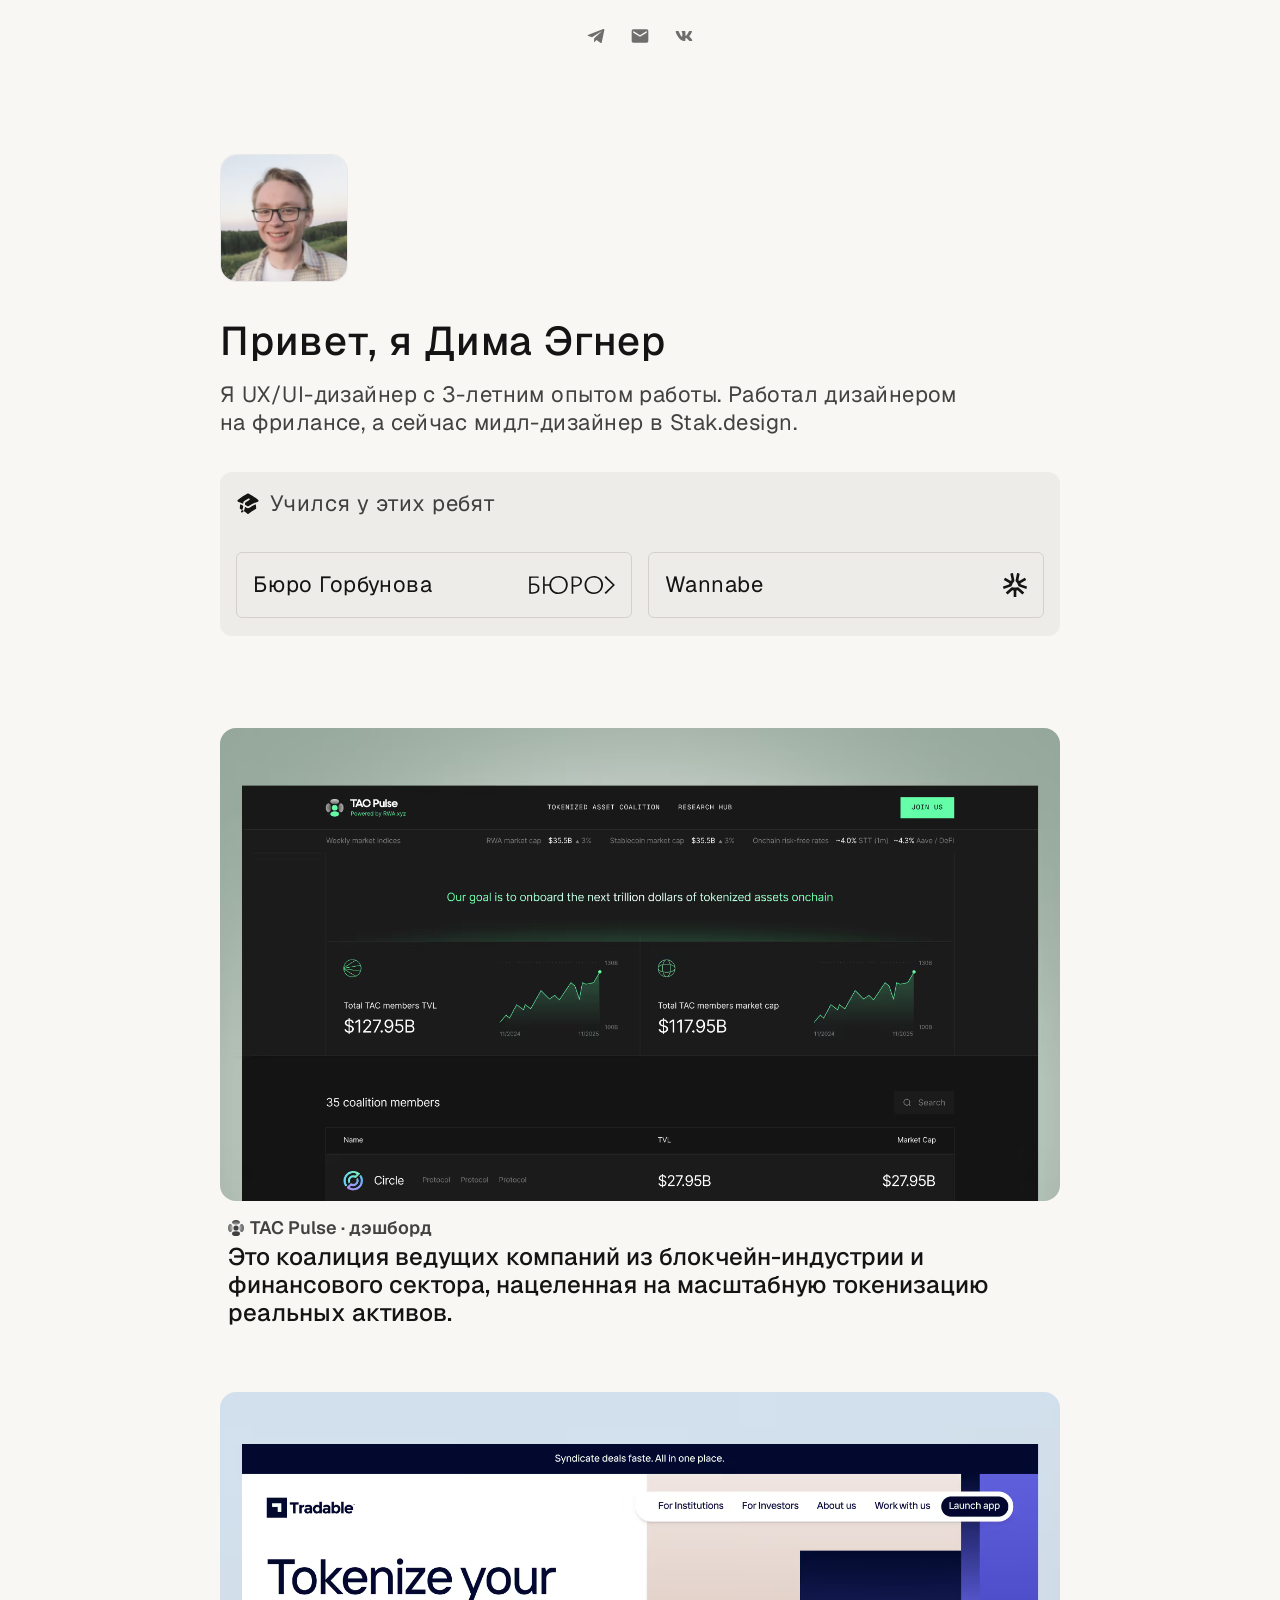
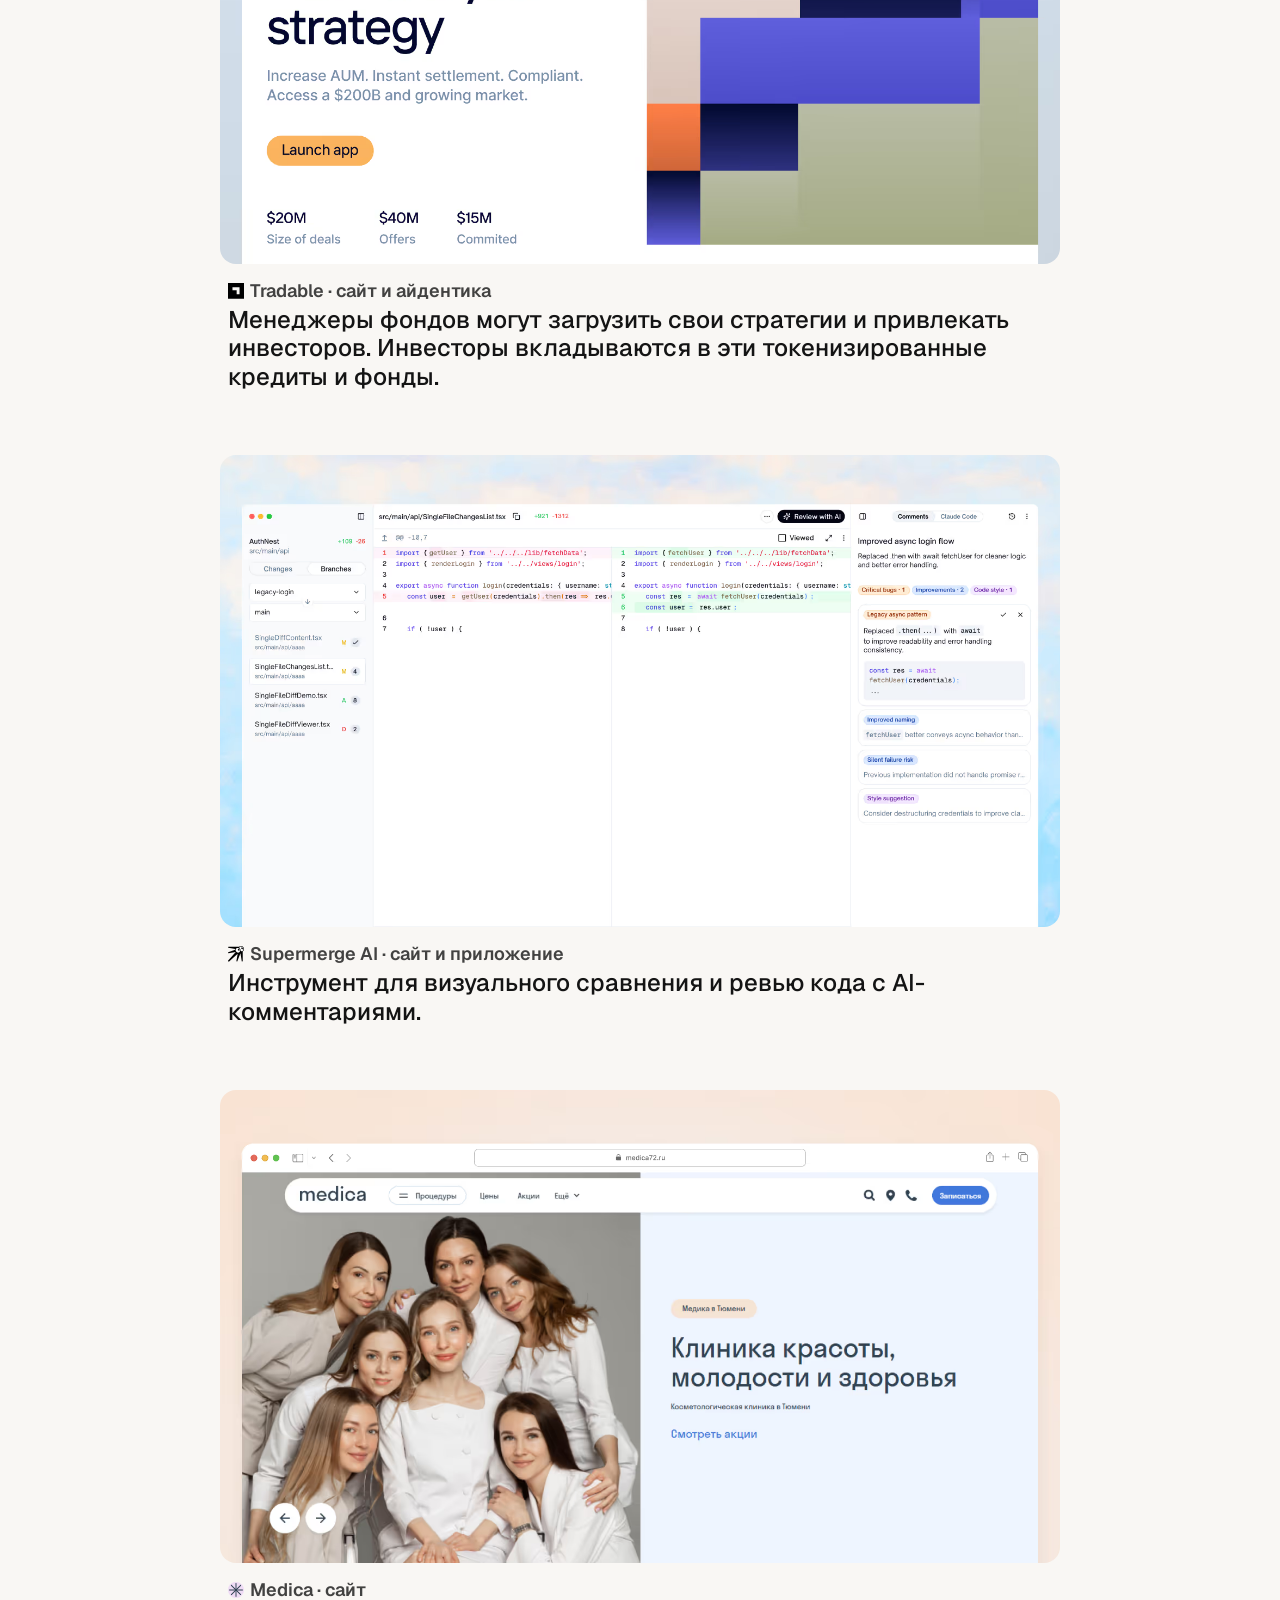
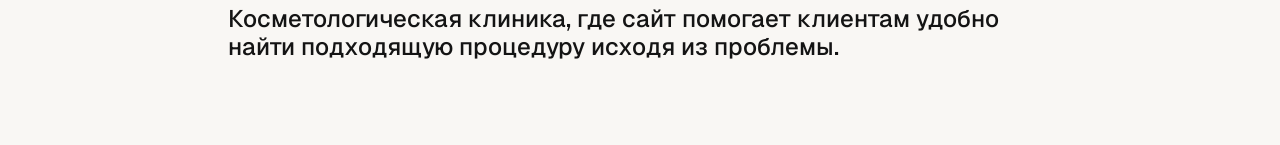
==== commit 3032c826: "Deploy portfolio spacing 64px" ====
--- a/index.html
+++ b/index.html
@@ -1 +1 @@
-<!DOCTYPE html><html lang="ru"><head><meta charSet="utf-8"/><meta name="viewport" content="width=device-width, initial-scale=1"/><link rel="preload" as="image" href="/portfolio-assets/dima.avif"/><link rel="stylesheet" href="/_next/static/chunks/2d1lumwklhz2q.css" data-precedence="next"/><link rel="preload" as="script" fetchPriority="low" href="/_next/static/chunks/0l9e8rka0c1dw.js"/><script src="/_next/static/chunks/1b9kekkhgz3uo.js" async=""></script><script src="/_next/static/chunks/1go8qqiddz7b4.js" async=""></script><script src="/_next/static/chunks/turbopack-28rmr3zoug-py.js" async=""></script><script src="/_next/static/chunks/008-lp4qcxkb4.js" async="" crossorigin=""></script><script src="/_next/static/chunks/3l8vhp6htur9x.js" async="" crossorigin=""></script><title>Дима Эгнер · UX/UI дизайнер</title><meta name="description" content="Портфолио UX/UI-дизайнера Димы Эгнера."/><link rel="icon" href="/portfolio-assets/6964e773358a96089b9b66de_3222.png"/><link rel="apple-touch-icon" href="/portfolio-assets/6964e773358a96089b9b66df_circle.png"/><script src="/_next/static/chunks/0cz1d0mv5g_q7.js" noModule=""></script></head><body><div hidden=""><!--$--><!--/$--></div><main class="portfolio-page"><header class="portfolio-navbar"><nav class="portfolio-nav-links" aria-label="Контакты"><a class="portfolio-nav-link" href="https://t.me/dimaegner" aria-label="Telegram" target="_blank" rel="noreferrer"><img alt="" loading="lazy" width="20" height="20" decoding="async" data-nimg="1" style="color:transparent" src="/portfolio-assets/tg.svg"/></a><a class="portfolio-nav-link" href="mailto:d.egner@yandex.ru" aria-label="Почта"><img alt="" loading="lazy" width="20" height="20" decoding="async" data-nimg="1" style="color:transparent" src="/portfolio-assets/email.svg"/></a><a class="portfolio-nav-link" href="https://vk.com/dimaegner" aria-label="ВКонтакте" target="_blank" rel="noreferrer"><img alt="" loading="lazy" width="20" height="20" decoding="async" data-nimg="1" style="color:transparent" src="/portfolio-assets/vk.svg"/></a></nav></header><section class="portfolio-hero"><div class="portfolio-container"><div class="portfolio-hero-content"><img alt="Дима Эгнер" width="128" height="128" decoding="async" data-nimg="1" class="portfolio-face" style="color:transparent" src="/portfolio-assets/dima.avif"/><div class="portfolio-intro"><h1>Привет, я Дима Эгнер</h1><p class="portfolio-lead">Я UX/UI-дизайнер с 3-летним опытом работы. Работал дизайнером на фрилансе, а сейчас мидл-дизайнер в <a href="https://stak.design" target="_blank" rel="noreferrer">Stak.design</a>.</p></div><div class="portfolio-education"><div class="portfolio-education-heading"><img alt="" loading="lazy" width="24" height="24" decoding="async" data-nimg="1" style="color:transparent" src="/portfolio-assets/education-img.svg"/><span>Учился у этих ребят</span></div><div class="portfolio-education-blocks"><a href="https://bureau.ru/" target="_blank" rel="noreferrer"><span>Бюро Горбунова</span><img alt="" loading="lazy" width="86" height="24" decoding="async" data-nimg="1" style="color:transparent" src="/portfolio-assets/bureau.svg"/></a><a href="https://wannabe.ru/" target="_blank" rel="noreferrer"><span>Wannabe</span><img alt="" loading="lazy" width="24" height="24" decoding="async" data-nimg="1" style="color:transparent" src="/portfolio-assets/wannabe.svg"/></a></div></div></div></div></section><section class="portfolio-cases" aria-label="Избранные проекты"><div class="portfolio-container"><div class="portfolio-case-list"><a class="portfolio-case-card" href="/cases/tac.html"><div class="portfolio-case-image"><img alt="" loading="lazy" width="864" height="486" decoding="async" data-nimg="1" style="color:transparent" src="/portfolio-assets/preview-tac.avif"/></div><div class="portfolio-project-context"><div class="portfolio-project-name"><img alt="" loading="lazy" width="16" height="16" decoding="async" data-nimg="1" style="color:transparent" src="/portfolio-assets/preview-tac-logo.svg"/><h2>TAC Pulse · дэшборд</h2></div><p>Это коалиция ведущих компаний из блокчейн-индустрии и финансового сектора, нацеленная на масштабную токенизацию реальных активов.</p></div></a><a class="portfolio-case-card" href="/cases/tradable.html"><div class="portfolio-case-image"><img alt="" loading="lazy" width="864" height="486" decoding="async" data-nimg="1" style="color:transparent" src="/portfolio-assets/tradable-preview.avif"/></div><div class="portfolio-project-context"><div class="portfolio-project-name"><img alt="" loading="lazy" width="16" height="16" decoding="async" data-nimg="1" style="color:transparent" src="/portfolio-assets/preview-tradable-logo.svg"/><h2>Tradable · сайт и айдентика</h2></div><p>Менеджеры фондов могут загрузить свои стратегии и привлекать инвесторов. Инвесторы вкладываются в эти токенизированные кредиты и фонды.</p></div></a><a class="portfolio-case-card" href="/cases/supermerge.html"><div class="portfolio-case-image"><img alt="" loading="lazy" width="864" height="486" decoding="async" data-nimg="1" style="color:transparent" src="/portfolio-assets/preview-supermerge.avif"/></div><div class="portfolio-project-context"><div class="portfolio-project-name"><img alt="" loading="lazy" width="16" height="16" decoding="async" data-nimg="1" style="color:transparent" src="/portfolio-assets/preview-supermerge-logo.svg"/><h2>Supermerge AI · сайт и приложение</h2></div><p>Инструмент для визуального сравнения и ревью кода с AI-комментариями.</p></div></a><a class="portfolio-case-card" href="/cases/medica.html"><div class="portfolio-case-image"><img alt="" loading="lazy" width="864" height="486" decoding="async" data-nimg="1" style="color:transparent" src="/portfolio-assets/preview-medica.avif"/></div><div class="portfolio-project-context"><div class="portfolio-project-name"><img alt="" loading="lazy" width="16" height="16" decoding="async" data-nimg="1" style="color:transparent" src="/portfolio-assets/preview-medica-logo.svg"/><h2>Medica · сайт</h2></div><p>Косметологическая клиника, где сайт помогает клиентам удобно найти подходящую процедуру исходя из проблемы.</p></div></a></div></div></section></main><!--$--><!--/$--><script src="/_next/static/chunks/0l9e8rka0c1dw.js" id="_R_" async=""></script><script>(self.__next_f=self.__next_f||[]).push([0])</script><script>self.__next_f.push([1,"1:\"$Sreact.fragment\"\n2:I[22428,[\"/_next/static/chunks/008-lp4qcxkb4.js\"],\"default\"]\n3:I[12688,[\"/_next/static/chunks/008-lp4qcxkb4.js\"],\"default\"]\n4:I[95711,[\"/_next/static/chunks/008-lp4qcxkb4.js\",\"/_next/static/chunks/3l8vhp6htur9x.js\"],\"Image\"]\nf:I[91607,[\"/_next/static/chunks/008-lp4qcxkb4.js\"],\"default\",1]\n:HL[\"/_next/static/chunks/2d1lumwklhz2q.css\",\"style\"]\n0:{\"P\":null,\"c\":[\"\",\"\"],\"q\":\"\",\"i\":false,\"f\":[[[\"\",{\"children\":[\"__PAGE__\",{},\"$undefined\",\"$undefined\",4608]},\"$undefined\",\"$undefined\",4624],[[\"$\",\"$1\",\"c\",{\"children\":[[[\"$\",\"script\",\"script-0\",{\"src\":\"/_next/static/chunks/008-lp4qcxkb4.js\",\"async\":true,\"nonce\":\"$undefined\"}]],[\"$\",\"html\",null,{\"lang\":\"ru\",\"children\":[\"$\",\"body\",null,{\"children\":[\"$\",\"$L2\",null,{\"parallelRouterKey\":\"children\",\"error\":\"$undefined\",\"errorStyles\":\"$undefined\",\"errorScripts\":\"$undefined\",\"template\":[\"$\",\"$L3\",null,{}],\"templateStyles\":\"$undefined\",\"templateScripts\":\"$undefined\",\"notFound\":[[[\"$\",\"title\",null,{\"children\":\"404: This page could not be found.\"}],[\"$\",\"div\",null,{\"style\":{\"fontFamily\":\"system-ui,\\\"Segoe UI\\\",Roboto,Helvetica,Arial,sans-serif,\\\"Apple Color Emoji\\\",\\\"Segoe UI Emoji\\\"\",\"height\":\"100vh\",\"textAlign\":\"center\",\"display\":\"flex\",\"flexDirection\":\"column\",\"alignItems\":\"center\",\"justifyContent\":\"center\"},\"children\":[\"$\",\"div\",null,{\"children\":[[\"$\",\"style\",null,{\"dangerouslySetInnerHTML\":{\"__html\":\"body{color:#000;background:#fff;margin:0}.next-error-h1{border-right:1px solid rgba(0,0,0,.3)}@media (prefers-color-scheme:dark){body{color:#fff;background:#000}.next-error-h1{border-right:1px solid rgba(255,255,255,.3)}}\"}}],[\"$\",\"h1\",null,{\"className\":\"next-error-h1\",\"style\":{\"display\":\"inline-block\",\"margin\":\"0 20px 0 0\",\"padding\":\"0 23px 0 0\",\"fontSize\":24,\"fontWeight\":500,\"verticalAlign\":\"top\",\"lineHeight\":\"49px\"},\"children\":404}],[\"$\",\"div\",null,{\"style\":{\"display\":\"inline-block\"},\"children\":[\"$\",\"h2\",null,{\"style\":{\"fontSize\":14,\"fontWeight\":400,\"lineHeight\":\"49px\",\"margin\":0},\"children\":\"This page could not be found.\"}]}]]}]}]],[]],\"forbidden\":\"$undefined\",\"unauthorized\":\"$undefined\"}]}]}]]}],{\"children\":[[\"$\",\"$1\",\"c\",{\"children\":[[\"$\",\"main\",null,{\"className\":\"portfolio-page\",\"children\":[[\"$\",\"header\",null,{\"className\":\"portfolio-navbar\",\"children\":[\"$\",\"nav\",null,{\"className\":\"portfolio-nav-links\",\"aria-label\":\"Контакты\",\"children\":[[\"$\",\"a\",\"Telegram\",{\"className\":\"portfolio-nav-link\",\"href\":\"https://t.me/dimaegner\",\"aria-label\":\"Telegram\",\"target\":\"_blank\",\"rel\":\"noreferrer\",\"children\":[\"$\",\"$L4\",null,{\"src\":\"/portfolio-assets/tg.svg\",\"alt\":\"\",\"width\":20,\"height\":20}]}],[\"$\",\"a\",\"Почта\",{\"className\":\"portfolio-nav-link\",\"href\":\"mailto:d.egner@yandex.ru\",\"aria-label\":\"Почта\",\"target\":\"$undefined\",\"rel\":\"$undefined\",\"children\":[\"$\",\"$L4\",null,{\"src\":\"/portfolio-assets/email.svg\",\"alt\":\"\",\"width\":20,\"height\":20}]}],[\"$\",\"a\",\"ВКонтакте\",{\"className\":\"portfolio-nav-link\",\"href\":\"https://vk.com/dimaegner\",\"aria-label\":\"ВКонтакте\",\"target\":\"_blank\",\"rel\":\"noreferrer\",\"children\":[\"$\",\"$L4\",null,{\"src\":\"/portfolio-assets/vk.svg\",\"alt\":\"\",\"width\":20,\"height\":20}]}]]}]}],[\"$\",\"section\",null,{\"className\":\"portfolio-hero\",\"children\":[\"$\",\"div\",null,{\"className\":\"portfolio-container\",\"children\":[\"$\",\"div\",null,{\"className\":\"portfolio-hero-content\",\"children\":[[\"$\",\"$L4\",null,{\"className\":\"portfolio-face\",\"src\":\"/portfolio-assets/dima.avif\",\"alt\":\"Дима Эгнер\",\"width\":128,\"height\":128,\"priority\":true}],[\"$\",\"div\",null,{\"className\":\"portfolio-intro\",\"children\":[[\"$\",\"h1\",null,{\"children\":\"Привет, я Дима Эгнер\"}],[\"$\",\"p\",null,{\"className\":\"portfolio-lead\",\"children\":[\"Я UX/UI-дизайнер с 3-летним опытом работы. Работал дизайнером на фрилансе, а сейчас мидл-дизайнер в \",[\"$\",\"a\",null,{\"href\":\"https://stak.design\",\"target\":\"_blank\",\"rel\":\"noreferrer\",\"children\":\"Stak.design\"}],\".\"]}]]}],[\"$\",\"div\",null,{\"className\":\"portfolio-education\",\"children\":[[\"$\",\"div\",null,{\"className\":\"portfolio-education-heading\",\"children\":[[\"$\",\"$L4\",null,{\"src\":\"/portfolio-assets/education-img.svg\",\"alt\":\"\",\"width\":24,\"height\":24}],[\"$\",\"span\",null,{\"children\":\"Учился у этих ребят\"}]]}],[\"$\",\"div\",null,{\"className\":\"portfolio-education-blocks\",\"children\":[[\"$\",\"a\",null,{\"href\":\"https://bureau.ru/\",\"target\":\"_blank\",\"rel\":\"noreferrer\",\"children\":[[\"$\",\"span\",null,{\"children\":\"Бюро Горбунова\"}],[\"$\",\"$L4\",null,{\"src\":\"/portfolio-assets/bureau.svg\",\"alt\":\"\",\"width\":86,\"height\":24}]]}],[\"$\",\"a\",null,{\"href\":\"https://wannabe.ru/\",\"target\":\"_blank\",\"rel\":\"noreferrer\",\"children\":[[\"$\",\"span\",null,{\"children\":\"Wannabe\"}],[\"$\",\"$L4\",null,{\"src\":\"/portfolio-assets/wannabe.svg\",\"alt\":\"\",\"width\":24,\"height\":24}]]}]]}]]}]]}]}]}],[\"$\",\"section\",null,{\"className\":\"portfolio-cases\",\"aria-label\":\"Избранные проекты\",\"children\":[\"$\",\"div\",null,{\"className\":\"portfolio-container\",\"children\":[\"$\",\"div\",null,{\"className\":\"portfolio-case-list\",\"children\":[[\"$\",\"a\",\"TAC Pulse · дэшборд\",{\"className\":\"portfolio-case-card\",\"href\":\"/cases/tac.html\",\"children\":[[\"$\",\"div\",null,{\"className\":\"portfolio-case-image\",\"children\":[\"$\",\"$L4\",null,{\"src\":\"/portfolio-assets/preview-tac.avif\",\"alt\":\"\",\"width\":864,\"height\":486}]}],[\"$\",\"div\",null,{\"className\":\"portfolio-project-context\",\"children\":[[\"$\",\"div\",null,{\"className\":\"portfolio-project-name\",\"children\":[\"$L5\",\"$L6\"]}],\"$L7\"]}]]}],\"$L8\",\"$L9\",\"$La\"]}]}]}]]}],[\"$Lb\",\"$Lc\"],\"$Ld\"]}],{},null,false,null]},null,false,null],\"$Le\",false]],\"m\":\"$undefined\",\"G\":[\"$f\",[]],\"S\":true,\"h\":null,\"r\":\"$undefined\",\"s\":\"$undefined\",\"a\":\"$undefined\",\"l\":\"$undefined\",\"p\":\"$undefined\",\"d\":\"$undefined\",\"b\":\"J2W40dWMDSDAeSLPBblpw\"}\n10:I[18200,[\"/_next/static/chunks/008-lp4qcxkb4.js\"],\"OutletBoundary\"]\n11:\"$Sreact.suspense\"\n13:I[18200,[\"/_next/static/chunks/008-lp4qcxkb4.js\"],\"ViewportBoundary\"]\n15:I[18200,[\"/_next/static/chunks/008-lp4qcxkb4.js\"],\"MetadataBoundary\"]\n5:[\"$\",\"$L4\",null,{\"src\":\"/portfolio-assets/preview-tac-logo.svg\",\"alt\":\"\",\"width\":16,\"height\":16}]\n6:[\"$\",\"h2\",null,{\"children\":\"TAC Pulse · дэшборд\"}]\n7:[\"$\",\"p\",null,{\"children\":\"Это коалиция ведущих компаний из блокчейн-индустрии и финансового сектора, нацеленная на масштабную токенизацию реальных активов.\"}]\n8:[\"$\",\"a\",\"Tradable · сайт и айдентика\",{\"className\":\"portfolio-case-card\",\"href\":\"/cases/tradable.html\",\"children\":[[\"$\",\"div\",null,{\"className\":\"portfolio-case-image\",\"children\":[\"$\",\"$L4\",null,{\"src\":\"/portfolio-assets/tradable-preview.avif\",\"alt\":\"\",\"width\":864,\"height\":486}]}],[\"$\",\"div\",null,{\"className\":\"portfolio-project-context\",\"children\":[[\"$\",\"div\",null,{\"className\":\"portfolio-project-name\",\"children\":[[\"$\",\"$L4\",null,{\"src\":\"/portfolio-assets/preview-tradable-logo.svg\",\"alt\":\"\",\"width\":16,\"height\":16}],[\"$\",\"h2\",null,{\"children\":\"Tradable · сайт и айдентика\"}]]}],[\"$\",\"p\",null,{\"children\":\"Менеджеры фондов могут загрузить свои стратегии и привлекать инвесторов. Инвесторы вкладываются в эти токенизированные кредиты и фонды.\"}]]}]]}]\n9:[\"$\",\"a\",\"Supermerge AI · сайт и приложение\",{\"className\":\"portfolio-case-card\",\"href\":\"/cases/supermerge.html\",\"children\":[[\"$\",\"div\",null,{\"className\":\"portfolio-case-image\",\"children\":[\"$\",\"$L4\",null,{\"src\":\"/portfolio-assets/preview-supermerge.avif\",\"alt\":\"\",\"width\":864,\"height\":486}]}],[\"$\",\"div\",null,{\"className\":\"portfolio-project-context\",\"children\":[[\"$\",\"div\",null,{\"className\":\"portfolio-project-name\",\"children\":[[\"$\",\"$L4\",null,{\"src\":\"/portfolio-assets/preview-supermerge-logo.svg\",\"alt\":\"\",\"width\":16,\"height\":16}],[\"$\",\"h2\",null,{\"children\":\"Supermerge AI · сайт и приложение\"}]]}],[\"$\",\"p\",null,{\"children\":\"Инструмент для визуального сравнения и ревью кода с AI-комментариями.\"}]]}]]}]\na:[\"$\",\"a\",\"Medica · сайт\",{\"className\":\"portfolio-case-card\",\"href\":\"/cases/medica.html\",\"children\":[[\"$\",\"div\",null,{\"className\":\"portfolio-case-image\",\"children\":[\"$\",\"$L4\",null,{\"src\":\"/portfolio-assets/preview-medica.avif\",\"alt\":\"\",\"width\":864,\"height\":486}]}],[\"$\",\"div\",null,{\"className\":\"portfolio-project-context\",\"children\":[[\"$\",\"div\",null,{\"className\":\"portfolio-project-name\",\"children\":[[\"$\",\"$L4\",null,{\"src\":\"/portfolio-assets/preview-medica-logo.svg\",\"alt\":\"\",\"width\":16,\"height\":16}],[\"$\",\"h2\",null,{\"children\":\"Medica · сайт\"}]]}],[\"$\",\"p\",null,{\"children\":\"Косметологическая клиника, где сайт помогает клиентам удобно найти подходящую процедуру исходя из проблемы.\"}]]}]]}]\nb:[\"$\",\"link\",\"0\",{\"rel\":\"stylesheet\",\"href\":\"/_next/static/chunks/2d1lumwklhz2q.css\",\"precedence\":\"next\",\"crossOrigin\":\"$undefined\",\"nonce\":\"$undefined\"}]\nc:[\"$\",\"script\",\"script-0\",{\"src\":\"/_next/static/chunks/3l8vhp6htur9x.js\",\"async\":true,\"nonce\":\"$undefined\"}]\nd:[\"$\",\"$L10\",null,{\"children\":[\"$\",\"$11\",null,{\"name\":\"Next.MetadataOutlet\",\"children\":\"$@12\"}]}]\ne:[\"$\",\"$1\",\"h\",{\"children\":[null,[\"$\",\"$L13\",null,{\"children\":\"$L14\"}],[\"$\",\"div\",null,{\"hidden\":true,\"children\":[\"$\",\"$L15\",null,{\"children\":[\"$\",\"$11\",null,{\"name\":\"Next.Metadata\",\"children\":\"$L16\"}]}]}],null]}]\n14:[[\"$\",\"meta\",\"0\",{\"charSet\":\"utf-8\"}],[\"$\",\"meta\",\"1\",{\"name\":\"viewport\",\"content\":\"width=device-width, initial-scale=1\"}]]\n17:I[99996,[\"/_next/static/chunks/008-lp4qcxkb4.js\"],\"IconMark\"]\n12:null\n16:[[\"$\",\"title\",\"0\",{\"children\":\"Дима Эгнер · UX/UI дизайнер\"}],[\"$\",\"meta\",\"1\",{\"name\":\"description\",\"content\":\"Портфолио UX/UI-дизайнера Димы Эгнера.\"}],[\"$\",\"link\",\"2\",{\"rel\":\"icon\",\"href\":\"/portfolio-assets/6964e773358a96089b9b66de_3222.png\"}],[\"$\",\"link\",\"3\",{\"rel\":\"apple-touch-icon\",\"href\":\"/portfolio-assets/6964e773358a96089b9b66df_circle.png\"}],[\"$\",\"$L17\",\"4\",{}]]\n"])</script></body></html>+<!DOCTYPE html><html lang="ru"><head><meta charSet="utf-8"/><meta name="viewport" content="width=device-width, initial-scale=1"/><link rel="preload" as="image" href="/portfolio-assets/dima.avif"/><link rel="stylesheet" href="/_next/static/chunks/2ldv1-ealvp9x.css" data-precedence="next"/><link rel="preload" as="script" fetchPriority="low" href="/_next/static/chunks/0l9e8rka0c1dw.js"/><script src="/_next/static/chunks/1b9kekkhgz3uo.js" async=""></script><script src="/_next/static/chunks/1go8qqiddz7b4.js" async=""></script><script src="/_next/static/chunks/turbopack-28rmr3zoug-py.js" async=""></script><script src="/_next/static/chunks/008-lp4qcxkb4.js" async="" crossorigin=""></script><script src="/_next/static/chunks/3l8vhp6htur9x.js" async="" crossorigin=""></script><title>Дима Эгнер · UX/UI дизайнер</title><meta name="description" content="Портфолио UX/UI-дизайнера Димы Эгнера."/><link rel="icon" href="/portfolio-assets/6964e773358a96089b9b66de_3222.png"/><link rel="apple-touch-icon" href="/portfolio-assets/6964e773358a96089b9b66df_circle.png"/><script src="/_next/static/chunks/0cz1d0mv5g_q7.js" noModule=""></script></head><body><div hidden=""><!--$--><!--/$--></div><main class="portfolio-page"><header class="portfolio-navbar"><nav class="portfolio-nav-links" aria-label="Контакты"><a class="portfolio-nav-link" href="https://t.me/dimaegner" aria-label="Telegram" target="_blank" rel="noreferrer"><img alt="" loading="lazy" width="20" height="20" decoding="async" data-nimg="1" style="color:transparent" src="/portfolio-assets/tg.svg"/></a><a class="portfolio-nav-link" href="mailto:d.egner@yandex.ru" aria-label="Почта"><img alt="" loading="lazy" width="20" height="20" decoding="async" data-nimg="1" style="color:transparent" src="/portfolio-assets/email.svg"/></a><a class="portfolio-nav-link" href="https://vk.com/dimaegner" aria-label="ВКонтакте" target="_blank" rel="noreferrer"><img alt="" loading="lazy" width="20" height="20" decoding="async" data-nimg="1" style="color:transparent" src="/portfolio-assets/vk.svg"/></a></nav></header><section class="portfolio-hero"><div class="portfolio-container"><div class="portfolio-hero-content"><img alt="Дима Эгнер" width="128" height="128" decoding="async" data-nimg="1" class="portfolio-face" style="color:transparent" src="/portfolio-assets/dima.avif"/><div class="portfolio-intro"><h1>Привет, я Дима Эгнер</h1><p class="portfolio-lead">Я UX/UI-дизайнер с 3-летним опытом работы. Работал дизайнером на фрилансе, а сейчас мидл-дизайнер в <a href="https://stak.design" target="_blank" rel="noreferrer">Stak.design</a>.</p></div><div class="portfolio-education"><div class="portfolio-education-heading"><img alt="" loading="lazy" width="24" height="24" decoding="async" data-nimg="1" style="color:transparent" src="/portfolio-assets/education-img.svg"/><span>Учился у этих ребят</span></div><div class="portfolio-education-blocks"><a href="https://bureau.ru/" target="_blank" rel="noreferrer"><span>Бюро Горбунова</span><img alt="" loading="lazy" width="86" height="24" decoding="async" data-nimg="1" style="color:transparent" src="/portfolio-assets/bureau.svg"/></a><a href="https://wannabe.ru/" target="_blank" rel="noreferrer"><span>Wannabe</span><img alt="" loading="lazy" width="24" height="24" decoding="async" data-nimg="1" style="color:transparent" src="/portfolio-assets/wannabe.svg"/></a></div></div></div></div></section><section class="portfolio-cases" aria-label="Избранные проекты"><div class="portfolio-container"><div class="portfolio-case-list"><a class="portfolio-case-card" href="/cases/tac.html"><div class="portfolio-case-image"><img alt="" loading="lazy" width="864" height="486" decoding="async" data-nimg="1" style="color:transparent" src="/portfolio-assets/preview-tac.avif"/></div><div class="portfolio-project-context"><div class="portfolio-project-name"><img alt="" loading="lazy" width="16" height="16" decoding="async" data-nimg="1" style="color:transparent" src="/portfolio-assets/preview-tac-logo.svg"/><h2>TAC Pulse · дэшборд</h2></div><p>Это коалиция ведущих компаний из блокчейн-индустрии и финансового сектора, нацеленная на масштабную токенизацию реальных активов.</p></div></a><a class="portfolio-case-card" href="/cases/tradable.html"><div class="portfolio-case-image"><img alt="" loading="lazy" width="864" height="486" decoding="async" data-nimg="1" style="color:transparent" src="/portfolio-assets/tradable-preview.avif"/></div><div class="portfolio-project-context"><div class="portfolio-project-name"><img alt="" loading="lazy" width="16" height="16" decoding="async" data-nimg="1" style="color:transparent" src="/portfolio-assets/preview-tradable-logo.svg"/><h2>Tradable · сайт и айдентика</h2></div><p>Менеджеры фондов могут загрузить свои стратегии и привлекать инвесторов. Инвесторы вкладываются в эти токенизированные кредиты и фонды.</p></div></a><a class="portfolio-case-card" href="/cases/supermerge.html"><div class="portfolio-case-image"><img alt="" loading="lazy" width="864" height="486" decoding="async" data-nimg="1" style="color:transparent" src="/portfolio-assets/preview-supermerge.avif"/></div><div class="portfolio-project-context"><div class="portfolio-project-name"><img alt="" loading="lazy" width="16" height="16" decoding="async" data-nimg="1" style="color:transparent" src="/portfolio-assets/preview-supermerge-logo.svg"/><h2>Supermerge AI · сайт и приложение</h2></div><p>Инструмент для визуального сравнения и ревью кода с AI-комментариями.</p></div></a><a class="portfolio-case-card" href="/cases/medica.html"><div class="portfolio-case-image"><img alt="" loading="lazy" width="864" height="486" decoding="async" data-nimg="1" style="color:transparent" src="/portfolio-assets/preview-medica.avif"/></div><div class="portfolio-project-context"><div class="portfolio-project-name"><img alt="" loading="lazy" width="16" height="16" decoding="async" data-nimg="1" style="color:transparent" src="/portfolio-assets/preview-medica-logo.svg"/><h2>Medica · сайт</h2></div><p>Косметологическая клиника, где сайт помогает клиентам удобно найти подходящую процедуру исходя из проблемы.</p></div></a></div></div></section></main><!--$--><!--/$--><script src="/_next/static/chunks/0l9e8rka0c1dw.js" id="_R_" async=""></script><script>(self.__next_f=self.__next_f||[]).push([0])</script><script>self.__next_f.push([1,"1:\"$Sreact.fragment\"\n2:I[22428,[\"/_next/static/chunks/008-lp4qcxkb4.js\"],\"default\"]\n3:I[12688,[\"/_next/static/chunks/008-lp4qcxkb4.js\"],\"default\"]\n4:I[95711,[\"/_next/static/chunks/008-lp4qcxkb4.js\",\"/_next/static/chunks/3l8vhp6htur9x.js\"],\"Image\"]\nf:I[91607,[\"/_next/static/chunks/008-lp4qcxkb4.js\"],\"default\",1]\n:HL[\"/_next/static/chunks/2ldv1-ealvp9x.css\",\"style\"]\n0:{\"P\":null,\"c\":[\"\",\"\"],\"q\":\"\",\"i\":false,\"f\":[[[\"\",{\"children\":[\"__PAGE__\",{},\"$undefined\",\"$undefined\",4608]},\"$undefined\",\"$undefined\",4624],[[\"$\",\"$1\",\"c\",{\"children\":[[[\"$\",\"script\",\"script-0\",{\"src\":\"/_next/static/chunks/008-lp4qcxkb4.js\",\"async\":true,\"nonce\":\"$undefined\"}]],[\"$\",\"html\",null,{\"lang\":\"ru\",\"children\":[\"$\",\"body\",null,{\"children\":[\"$\",\"$L2\",null,{\"parallelRouterKey\":\"children\",\"error\":\"$undefined\",\"errorStyles\":\"$undefined\",\"errorScripts\":\"$undefined\",\"template\":[\"$\",\"$L3\",null,{}],\"templateStyles\":\"$undefined\",\"templateScripts\":\"$undefined\",\"notFound\":[[[\"$\",\"title\",null,{\"children\":\"404: This page could not be found.\"}],[\"$\",\"div\",null,{\"style\":{\"fontFamily\":\"system-ui,\\\"Segoe UI\\\",Roboto,Helvetica,Arial,sans-serif,\\\"Apple Color Emoji\\\",\\\"Segoe UI Emoji\\\"\",\"height\":\"100vh\",\"textAlign\":\"center\",\"display\":\"flex\",\"flexDirection\":\"column\",\"alignItems\":\"center\",\"justifyContent\":\"center\"},\"children\":[\"$\",\"div\",null,{\"children\":[[\"$\",\"style\",null,{\"dangerouslySetInnerHTML\":{\"__html\":\"body{color:#000;background:#fff;margin:0}.next-error-h1{border-right:1px solid rgba(0,0,0,.3)}@media (prefers-color-scheme:dark){body{color:#fff;background:#000}.next-error-h1{border-right:1px solid rgba(255,255,255,.3)}}\"}}],[\"$\",\"h1\",null,{\"className\":\"next-error-h1\",\"style\":{\"display\":\"inline-block\",\"margin\":\"0 20px 0 0\",\"padding\":\"0 23px 0 0\",\"fontSize\":24,\"fontWeight\":500,\"verticalAlign\":\"top\",\"lineHeight\":\"49px\"},\"children\":404}],[\"$\",\"div\",null,{\"style\":{\"display\":\"inline-block\"},\"children\":[\"$\",\"h2\",null,{\"style\":{\"fontSize\":14,\"fontWeight\":400,\"lineHeight\":\"49px\",\"margin\":0},\"children\":\"This page could not be found.\"}]}]]}]}]],[]],\"forbidden\":\"$undefined\",\"unauthorized\":\"$undefined\"}]}]}]]}],{\"children\":[[\"$\",\"$1\",\"c\",{\"children\":[[\"$\",\"main\",null,{\"className\":\"portfolio-page\",\"children\":[[\"$\",\"header\",null,{\"className\":\"portfolio-navbar\",\"children\":[\"$\",\"nav\",null,{\"className\":\"portfolio-nav-links\",\"aria-label\":\"Контакты\",\"children\":[[\"$\",\"a\",\"Telegram\",{\"className\":\"portfolio-nav-link\",\"href\":\"https://t.me/dimaegner\",\"aria-label\":\"Telegram\",\"target\":\"_blank\",\"rel\":\"noreferrer\",\"children\":[\"$\",\"$L4\",null,{\"src\":\"/portfolio-assets/tg.svg\",\"alt\":\"\",\"width\":20,\"height\":20}]}],[\"$\",\"a\",\"Почта\",{\"className\":\"portfolio-nav-link\",\"href\":\"mailto:d.egner@yandex.ru\",\"aria-label\":\"Почта\",\"target\":\"$undefined\",\"rel\":\"$undefined\",\"children\":[\"$\",\"$L4\",null,{\"src\":\"/portfolio-assets/email.svg\",\"alt\":\"\",\"width\":20,\"height\":20}]}],[\"$\",\"a\",\"ВКонтакте\",{\"className\":\"portfolio-nav-link\",\"href\":\"https://vk.com/dimaegner\",\"aria-label\":\"ВКонтакте\",\"target\":\"_blank\",\"rel\":\"noreferrer\",\"children\":[\"$\",\"$L4\",null,{\"src\":\"/portfolio-assets/vk.svg\",\"alt\":\"\",\"width\":20,\"height\":20}]}]]}]}],[\"$\",\"section\",null,{\"className\":\"portfolio-hero\",\"children\":[\"$\",\"div\",null,{\"className\":\"portfolio-container\",\"children\":[\"$\",\"div\",null,{\"className\":\"portfolio-hero-content\",\"children\":[[\"$\",\"$L4\",null,{\"className\":\"portfolio-face\",\"src\":\"/portfolio-assets/dima.avif\",\"alt\":\"Дима Эгнер\",\"width\":128,\"height\":128,\"priority\":true}],[\"$\",\"div\",null,{\"className\":\"portfolio-intro\",\"children\":[[\"$\",\"h1\",null,{\"children\":\"Привет, я Дима Эгнер\"}],[\"$\",\"p\",null,{\"className\":\"portfolio-lead\",\"children\":[\"Я UX/UI-дизайнер с 3-летним опытом работы. Работал дизайнером на фрилансе, а сейчас мидл-дизайнер в \",[\"$\",\"a\",null,{\"href\":\"https://stak.design\",\"target\":\"_blank\",\"rel\":\"noreferrer\",\"children\":\"Stak.design\"}],\".\"]}]]}],[\"$\",\"div\",null,{\"className\":\"portfolio-education\",\"children\":[[\"$\",\"div\",null,{\"className\":\"portfolio-education-heading\",\"children\":[[\"$\",\"$L4\",null,{\"src\":\"/portfolio-assets/education-img.svg\",\"alt\":\"\",\"width\":24,\"height\":24}],[\"$\",\"span\",null,{\"children\":\"Учился у этих ребят\"}]]}],[\"$\",\"div\",null,{\"className\":\"portfolio-education-blocks\",\"children\":[[\"$\",\"a\",null,{\"href\":\"https://bureau.ru/\",\"target\":\"_blank\",\"rel\":\"noreferrer\",\"children\":[[\"$\",\"span\",null,{\"children\":\"Бюро Горбунова\"}],[\"$\",\"$L4\",null,{\"src\":\"/portfolio-assets/bureau.svg\",\"alt\":\"\",\"width\":86,\"height\":24}]]}],[\"$\",\"a\",null,{\"href\":\"https://wannabe.ru/\",\"target\":\"_blank\",\"rel\":\"noreferrer\",\"children\":[[\"$\",\"span\",null,{\"children\":\"Wannabe\"}],[\"$\",\"$L4\",null,{\"src\":\"/portfolio-assets/wannabe.svg\",\"alt\":\"\",\"width\":24,\"height\":24}]]}]]}]]}]]}]}]}],[\"$\",\"section\",null,{\"className\":\"portfolio-cases\",\"aria-label\":\"Избранные проекты\",\"children\":[\"$\",\"div\",null,{\"className\":\"portfolio-container\",\"children\":[\"$\",\"div\",null,{\"className\":\"portfolio-case-list\",\"children\":[[\"$\",\"a\",\"TAC Pulse · дэшборд\",{\"className\":\"portfolio-case-card\",\"href\":\"/cases/tac.html\",\"children\":[[\"$\",\"div\",null,{\"className\":\"portfolio-case-image\",\"children\":[\"$\",\"$L4\",null,{\"src\":\"/portfolio-assets/preview-tac.avif\",\"alt\":\"\",\"width\":864,\"height\":486}]}],[\"$\",\"div\",null,{\"className\":\"portfolio-project-context\",\"children\":[[\"$\",\"div\",null,{\"className\":\"portfolio-project-name\",\"children\":[\"$L5\",\"$L6\"]}],\"$L7\"]}]]}],\"$L8\",\"$L9\",\"$La\"]}]}]}]]}],[\"$Lb\",\"$Lc\"],\"$Ld\"]}],{},null,false,null]},null,false,null],\"$Le\",false]],\"m\":\"$undefined\",\"G\":[\"$f\",[]],\"S\":true,\"h\":null,\"r\":\"$undefined\",\"s\":\"$undefined\",\"a\":\"$undefined\",\"l\":\"$undefined\",\"p\":\"$undefined\",\"d\":\"$undefined\",\"b\":\"SUACmrrjBVogtozKGByP4\"}\n10:I[18200,[\"/_next/static/chunks/008-lp4qcxkb4.js\"],\"OutletBoundary\"]\n11:\"$Sreact.suspense\"\n13:I[18200,[\"/_next/static/chunks/008-lp4qcxkb4.js\"],\"ViewportBoundary\"]\n15:I[18200,[\"/_next/static/chunks/008-lp4qcxkb4.js\"],\"MetadataBoundary\"]\n5:[\"$\",\"$L4\",null,{\"src\":\"/portfolio-assets/preview-tac-logo.svg\",\"alt\":\"\",\"width\":16,\"height\":16}]\n6:[\"$\",\"h2\",null,{\"children\":\"TAC Pulse · дэшборд\"}]\n7:[\"$\",\"p\",null,{\"children\":\"Это коалиция ведущих компаний из блокчейн-индустрии и финансового сектора, нацеленная на масштабную токенизацию реальных активов.\"}]\n8:[\"$\",\"a\",\"Tradable · сайт и айдентика\",{\"className\":\"portfolio-case-card\",\"href\":\"/cases/tradable.html\",\"children\":[[\"$\",\"div\",null,{\"className\":\"portfolio-case-image\",\"children\":[\"$\",\"$L4\",null,{\"src\":\"/portfolio-assets/tradable-preview.avif\",\"alt\":\"\",\"width\":864,\"height\":486}]}],[\"$\",\"div\",null,{\"className\":\"portfolio-project-context\",\"children\":[[\"$\",\"div\",null,{\"className\":\"portfolio-project-name\",\"children\":[[\"$\",\"$L4\",null,{\"src\":\"/portfolio-assets/preview-tradable-logo.svg\",\"alt\":\"\",\"width\":16,\"height\":16}],[\"$\",\"h2\",null,{\"children\":\"Tradable · сайт и айдентика\"}]]}],[\"$\",\"p\",null,{\"children\":\"Менеджеры фондов могут загрузить свои стратегии и привлекать инвесторов. Инвесторы вкладываются в эти токенизированные кредиты и фонды.\"}]]}]]}]\n9:[\"$\",\"a\",\"Supermerge AI · сайт и приложение\",{\"className\":\"portfolio-case-card\",\"href\":\"/cases/supermerge.html\",\"children\":[[\"$\",\"div\",null,{\"className\":\"portfolio-case-image\",\"children\":[\"$\",\"$L4\",null,{\"src\":\"/portfolio-assets/preview-supermerge.avif\",\"alt\":\"\",\"width\":864,\"height\":486}]}],[\"$\",\"div\",null,{\"className\":\"portfolio-project-context\",\"children\":[[\"$\",\"div\",null,{\"className\":\"portfolio-project-name\",\"children\":[[\"$\",\"$L4\",null,{\"src\":\"/portfolio-assets/preview-supermerge-logo.svg\",\"alt\":\"\",\"width\":16,\"height\":16}],[\"$\",\"h2\",null,{\"children\":\"Supermerge AI · сайт и приложение\"}]]}],[\"$\",\"p\",null,{\"children\":\"Инструмент для визуального сравнения и ревью кода с AI-комментариями.\"}]]}]]}]\na:[\"$\",\"a\",\"Medica · сайт\",{\"className\":\"portfolio-case-card\",\"href\":\"/cases/medica.html\",\"children\":[[\"$\",\"div\",null,{\"className\":\"portfolio-case-image\",\"children\":[\"$\",\"$L4\",null,{\"src\":\"/portfolio-assets/preview-medica.avif\",\"alt\":\"\",\"width\":864,\"height\":486}]}],[\"$\",\"div\",null,{\"className\":\"portfolio-project-context\",\"children\":[[\"$\",\"div\",null,{\"className\":\"portfolio-project-name\",\"children\":[[\"$\",\"$L4\",null,{\"src\":\"/portfolio-assets/preview-medica-logo.svg\",\"alt\":\"\",\"width\":16,\"height\":16}],[\"$\",\"h2\",null,{\"children\":\"Medica · сайт\"}]]}],[\"$\",\"p\",null,{\"children\":\"Косметологическая клиника, где сайт помогает клиентам удобно найти подходящую процедуру исходя из проблемы.\"}]]}]]}]\nb:[\"$\",\"link\",\"0\",{\"rel\":\"stylesheet\",\"href\":\"/_next/static/chunks/2ldv1-ealvp9x.css\",\"precedence\":\"next\",\"crossOrigin\":\"$undefined\",\"nonce\":\"$undefined\"}]\nc:[\"$\",\"script\",\"script-0\",{\"src\":\"/_next/static/chunks/3l8vhp6htur9x.js\",\"async\":true,\"nonce\":\"$undefined\"}]\nd:[\"$\",\"$L10\",null,{\"children\":[\"$\",\"$11\",null,{\"name\":\"Next.MetadataOutlet\",\"children\":\"$@12\"}]}]\ne:[\"$\",\"$1\",\"h\",{\"children\":[null,[\"$\",\"$L13\",null,{\"children\":\"$L14\"}],[\"$\",\"div\",null,{\"hidden\":true,\"children\":[\"$\",\"$L15\",null,{\"children\":[\"$\",\"$11\",null,{\"name\":\"Next.Metadata\",\"children\":\"$L16\"}]}]}],null]}]\n14:[[\"$\",\"meta\",\"0\",{\"charSet\":\"utf-8\"}],[\"$\",\"meta\",\"1\",{\"name\":\"viewport\",\"content\":\"width=device-width, initial-scale=1\"}]]\n17:I[99996,[\"/_next/static/chunks/008-lp4qcxkb4.js\"],\"IconMark\"]\n12:null\n16:[[\"$\",\"title\",\"0\",{\"children\":\"Дима Эгнер · UX/UI дизайнер\"}],[\"$\",\"meta\",\"1\",{\"name\":\"description\",\"content\":\"Портфолио UX/UI-дизайнера Димы Эгнера.\"}],[\"$\",\"link\",\"2\",{\"rel\":\"icon\",\"href\":\"/portfolio-assets/6964e773358a96089b9b66de_3222.png\"}],[\"$\",\"link\",\"3\",{\"rel\":\"apple-touch-icon\",\"href\":\"/portfolio-assets/6964e773358a96089b9b66df_circle.png\"}],[\"$\",\"$L17\",\"4\",{}]]\n"])</script></body></html>
--- a/_next/static/chunks/2ldv1-ealvp9x.css
+++ b/_next/static/chunks/2ldv1-ealvp9x.css
@@ -0,0 +1 @@
+html,body{margin:0;padding:0}@font-face{font-family:Geist;src:url(/portfolio-assets/geist-300.ttf)format("truetype");font-style:normal;font-weight:300;font-display:swap}@font-face{font-family:Geist;src:url(/portfolio-assets/geist-400.ttf)format("truetype");font-style:normal;font-weight:400;font-display:swap}@font-face{font-family:Geist;src:url(/portfolio-assets/geist-500.ttf)format("truetype");font-style:normal;font-weight:500;font-display:swap}@font-face{font-family:Geist;src:url(/portfolio-assets/geist-600.ttf)format("truetype");font-style:normal;font-weight:600;font-display:swap}@font-face{font-family:Geist;src:url(/portfolio-assets/geist-700.ttf)format("truetype");font-style:normal;font-weight:700;font-display:swap}.portfolio-page{--portfolio-black:#141414;--portfolio-muted:#888;color:var(--portfolio-black);background:#f9f7f4;min-height:100vh;font-family:Geist,Arial,sans-serif;font-size:16px;line-height:1.45}.portfolio-page *{box-sizing:border-box}.portfolio-page a{color:inherit}.portfolio-container{width:100%;max-width:944px;margin:0 auto;padding:0 40px}.portfolio-navbar{justify-content:center;align-items:center;height:72px;display:flex}.portfolio-nav-links{gap:8px;display:flex}.portfolio-nav-link{opacity:.55;justify-content:center;align-items:center;width:36px;height:36px;transition:opacity .2s;display:flex!important}.portfolio-nav-link:hover{opacity:1}.portfolio-nav-link img{width:20px;height:20px}.portfolio-hero{padding:82px 0 0}.portfolio-hero-content{flex-direction:column;align-items:flex-start;gap:36px;padding:0 12px;display:flex}.portfolio-face{object-fit:cover;border:1px solid #e9e9e9;border-radius:16px;width:128px;height:128px}.portfolio-intro{flex-direction:column;gap:16px;display:flex}.portfolio-intro h1{letter-spacing:.02em;margin:0;font-size:40px;font-weight:500;line-height:1.15}.portfolio-lead{letter-spacing:.02em;color:#141414cc;max-width:800px;margin:0;font-size:22px;line-height:1.28}.portfolio-lead a{text-decoration:none;display:inline-block}.portfolio-lead a:hover{text-decoration:underline}.portfolio-education{background:#332b170d;border-radius:12px;flex-direction:column;gap:32px;width:100%;padding:16px 16px 18px;display:flex}.portfolio-education-heading{letter-spacing:.02em;color:#141414cc;align-items:center;gap:10px;font-size:22px;display:flex}.portfolio-education-heading img{width:24px;height:24px}.portfolio-education-blocks{gap:16px;display:flex}.portfolio-education-blocks a{letter-spacing:.02em;border:1px solid #d4d1cc;border-radius:6px;justify-content:space-between;align-items:center;gap:16px;width:100%;padding:16px;font-size:22px;text-decoration:none;display:flex}.portfolio-education-blocks a:hover{background:#ffffff8c}.portfolio-education-blocks img{object-fit:contain;max-width:86px;max-height:24px}.portfolio-cases{padding:80px 0 64px}.portfolio-case-list{flex-direction:column;gap:32px;display:flex}.portfolio-case-card{background:0 0;border:1px solid #0000;border-radius:28px;flex-direction:column;gap:8px;padding:11px;text-decoration:none;transition:filter .2s,background .2s;display:flex}.portfolio-case-card:hover,.portfolio-case-card:focus-visible{filter:drop-shadow(0 28px 30px #b0b0b02b);background:linear-gradient(#fff,#fff) padding-box padding-box,linear-gradient(#f0f0f0,#dbdbdb) border-box}.portfolio-case-image{border-radius:16px;overflow:hidden}.portfolio-case-image img{aspect-ratio:16/9;object-fit:cover;width:100%;height:auto;display:block}.portfolio-project-context{flex-direction:column;gap:4px;padding:8px;display:flex}.portfolio-project-name{align-items:center;gap:6px;display:flex}.portfolio-project-name img{object-fit:contain;width:16px;height:16px}.portfolio-project-name h2{color:#141414cc;margin:0;font-size:18px;font-weight:600;line-height:22px}.portfolio-project-context p{color:#141414;margin:0;font-size:24px;font-weight:500;line-height:1.18}@media (max-width:767px){.portfolio-container{padding:0 8px}.portfolio-hero{padding-top:56px}.portfolio-hero-content{gap:28px;padding:0 8px}.portfolio-face{width:96px;height:96px}.portfolio-intro{gap:12px}.portfolio-intro h1{font-size:28px;line-height:32px}.portfolio-lead{font-size:18px;line-height:24px}.portfolio-education{gap:24px;padding:12px}.portfolio-education-heading{font-size:18px}.portfolio-education-blocks{flex-direction:column;gap:8px}.portfolio-education-blocks a{padding:18px 16px;font-size:18px}.portfolio-cases{padding-top:48px}.portfolio-case-list{gap:16px}.portfolio-case-card{padding:8px}.portfolio-case-image{border-radius:8px}.portfolio-project-name h2{font-size:14px;line-height:20px}.portfolio-project-context p{font-size:16px;line-height:22px}.portfolio-footer{margin-top:48px}.portfolio-footer-content{gap:24px;padding:40px 8px}}@media (prefers-reduced-motion:reduce){.portfolio-page *{scroll-behavior:auto!important;transition:none!important}}
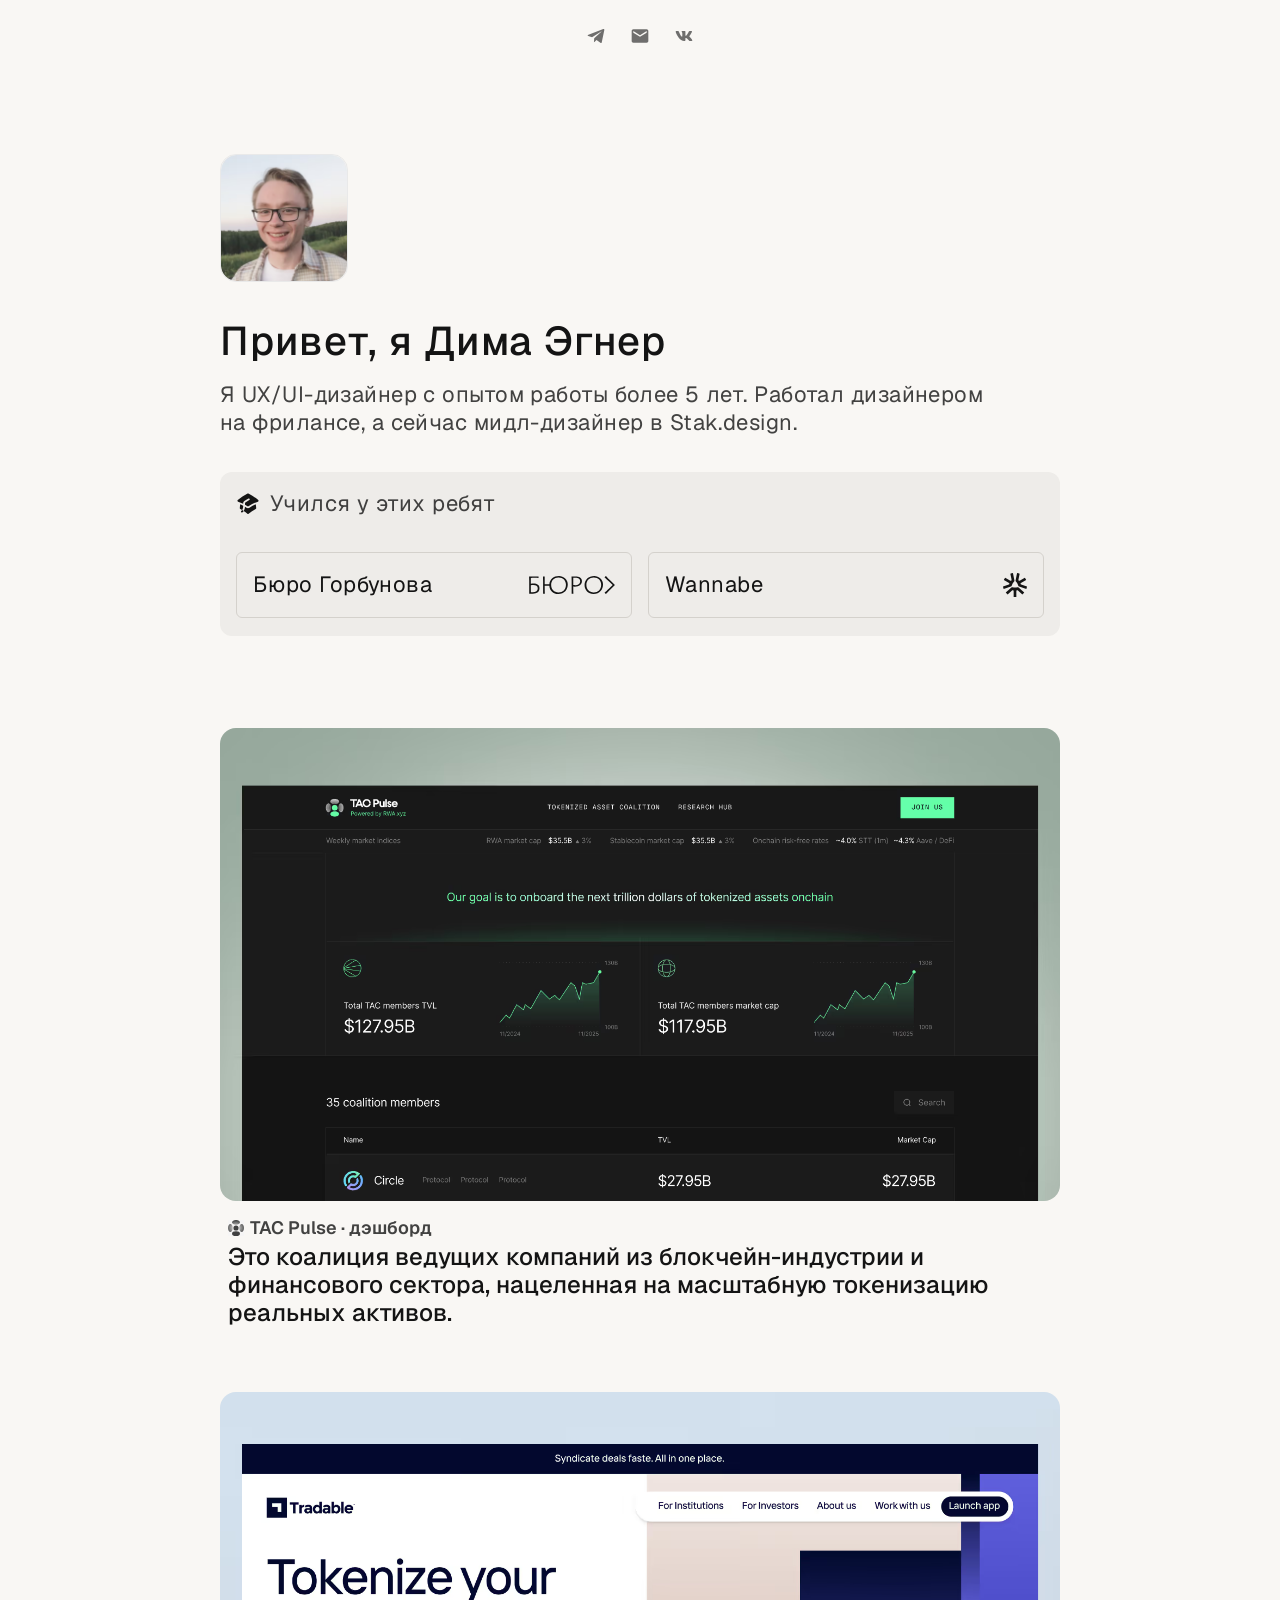
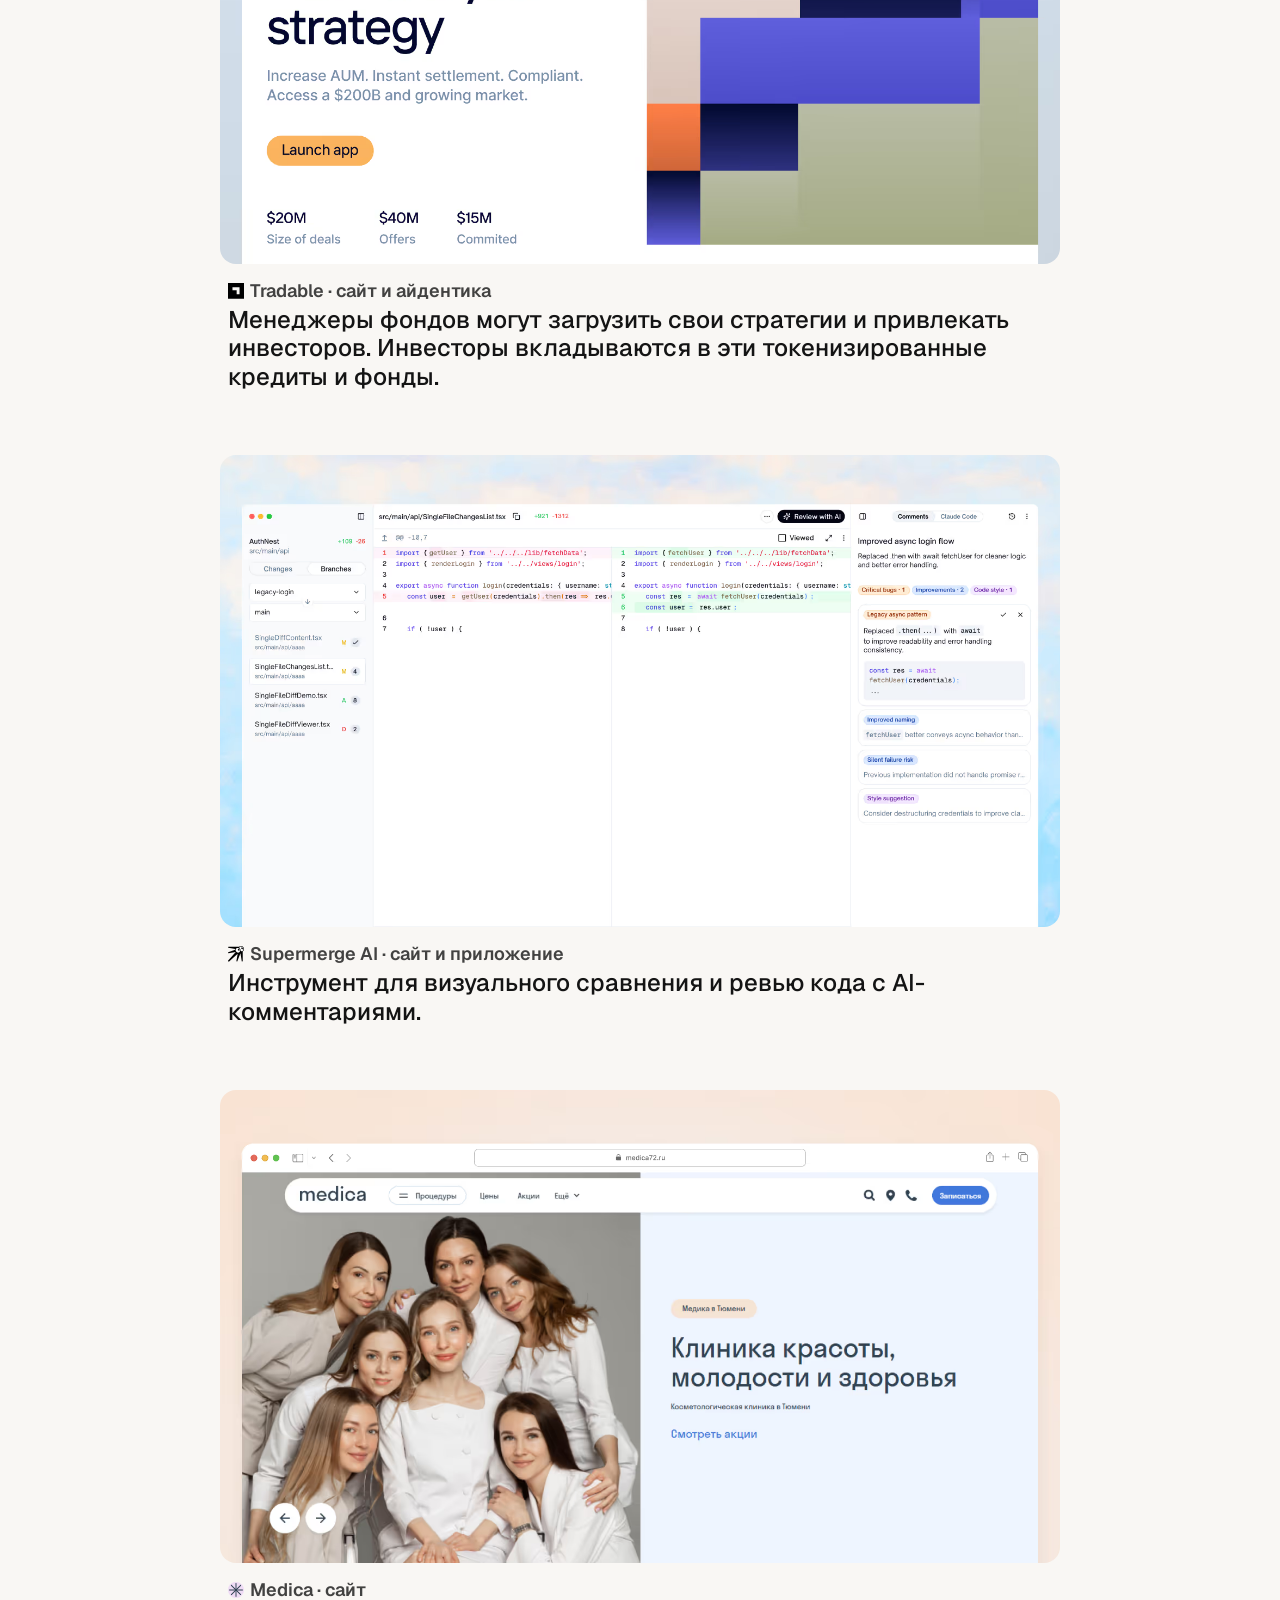
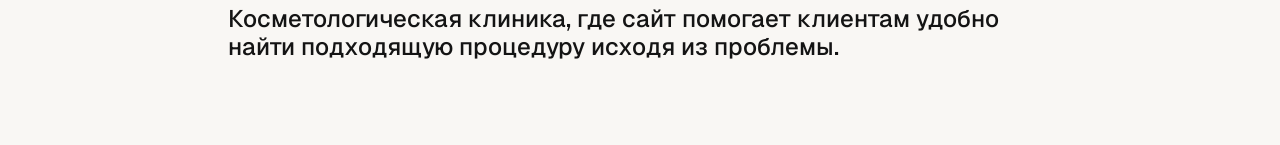
==== commit bd061917: "Deploy updated portfolio experience" ====
--- a/index.html
+++ b/index.html
@@ -1 +1 @@
-<!DOCTYPE html><html lang="ru"><head><meta charSet="utf-8"/><meta name="viewport" content="width=device-width, initial-scale=1"/><link rel="preload" as="image" href="/portfolio-assets/dima.avif"/><link rel="stylesheet" href="/_next/static/chunks/2ldv1-ealvp9x.css" data-precedence="next"/><link rel="preload" as="script" fetchPriority="low" href="/_next/static/chunks/0l9e8rka0c1dw.js"/><script src="/_next/static/chunks/1b9kekkhgz3uo.js" async=""></script><script src="/_next/static/chunks/1go8qqiddz7b4.js" async=""></script><script src="/_next/static/chunks/turbopack-28rmr3zoug-py.js" async=""></script><script src="/_next/static/chunks/008-lp4qcxkb4.js" async="" crossorigin=""></script><script src="/_next/static/chunks/3l8vhp6htur9x.js" async="" crossorigin=""></script><title>Дима Эгнер · UX/UI дизайнер</title><meta name="description" content="Портфолио UX/UI-дизайнера Димы Эгнера."/><link rel="icon" href="/portfolio-assets/6964e773358a96089b9b66de_3222.png"/><link rel="apple-touch-icon" href="/portfolio-assets/6964e773358a96089b9b66df_circle.png"/><script src="/_next/static/chunks/0cz1d0mv5g_q7.js" noModule=""></script></head><body><div hidden=""><!--$--><!--/$--></div><main class="portfolio-page"><header class="portfolio-navbar"><nav class="portfolio-nav-links" aria-label="Контакты"><a class="portfolio-nav-link" href="https://t.me/dimaegner" aria-label="Telegram" target="_blank" rel="noreferrer"><img alt="" loading="lazy" width="20" height="20" decoding="async" data-nimg="1" style="color:transparent" src="/portfolio-assets/tg.svg"/></a><a class="portfolio-nav-link" href="mailto:d.egner@yandex.ru" aria-label="Почта"><img alt="" loading="lazy" width="20" height="20" decoding="async" data-nimg="1" style="color:transparent" src="/portfolio-assets/email.svg"/></a><a class="portfolio-nav-link" href="https://vk.com/dimaegner" aria-label="ВКонтакте" target="_blank" rel="noreferrer"><img alt="" loading="lazy" width="20" height="20" decoding="async" data-nimg="1" style="color:transparent" src="/portfolio-assets/vk.svg"/></a></nav></header><section class="portfolio-hero"><div class="portfolio-container"><div class="portfolio-hero-content"><img alt="Дима Эгнер" width="128" height="128" decoding="async" data-nimg="1" class="portfolio-face" style="color:transparent" src="/portfolio-assets/dima.avif"/><div class="portfolio-intro"><h1>Привет, я Дима Эгнер</h1><p class="portfolio-lead">Я UX/UI-дизайнер с 3-летним опытом работы. Работал дизайнером на фрилансе, а сейчас мидл-дизайнер в <a href="https://stak.design" target="_blank" rel="noreferrer">Stak.design</a>.</p></div><div class="portfolio-education"><div class="portfolio-education-heading"><img alt="" loading="lazy" width="24" height="24" decoding="async" data-nimg="1" style="color:transparent" src="/portfolio-assets/education-img.svg"/><span>Учился у этих ребят</span></div><div class="portfolio-education-blocks"><a href="https://bureau.ru/" target="_blank" rel="noreferrer"><span>Бюро Горбунова</span><img alt="" loading="lazy" width="86" height="24" decoding="async" data-nimg="1" style="color:transparent" src="/portfolio-assets/bureau.svg"/></a><a href="https://wannabe.ru/" target="_blank" rel="noreferrer"><span>Wannabe</span><img alt="" loading="lazy" width="24" height="24" decoding="async" data-nimg="1" style="color:transparent" src="/portfolio-assets/wannabe.svg"/></a></div></div></div></div></section><section class="portfolio-cases" aria-label="Избранные проекты"><div class="portfolio-container"><div class="portfolio-case-list"><a class="portfolio-case-card" href="/cases/tac.html"><div class="portfolio-case-image"><img alt="" loading="lazy" width="864" height="486" decoding="async" data-nimg="1" style="color:transparent" src="/portfolio-assets/preview-tac.avif"/></div><div class="portfolio-project-context"><div class="portfolio-project-name"><img alt="" loading="lazy" width="16" height="16" decoding="async" data-nimg="1" style="color:transparent" src="/portfolio-assets/preview-tac-logo.svg"/><h2>TAC Pulse · дэшборд</h2></div><p>Это коалиция ведущих компаний из блокчейн-индустрии и финансового сектора, нацеленная на масштабную токенизацию реальных активов.</p></div></a><a class="portfolio-case-card" href="/cases/tradable.html"><div class="portfolio-case-image"><img alt="" loading="lazy" width="864" height="486" decoding="async" data-nimg="1" style="color:transparent" src="/portfolio-assets/tradable-preview.avif"/></div><div class="portfolio-project-context"><div class="portfolio-project-name"><img alt="" loading="lazy" width="16" height="16" decoding="async" data-nimg="1" style="color:transparent" src="/portfolio-assets/preview-tradable-logo.svg"/><h2>Tradable · сайт и айдентика</h2></div><p>Менеджеры фондов могут загрузить свои стратегии и привлекать инвесторов. Инвесторы вкладываются в эти токенизированные кредиты и фонды.</p></div></a><a class="portfolio-case-card" href="/cases/supermerge.html"><div class="portfolio-case-image"><img alt="" loading="lazy" width="864" height="486" decoding="async" data-nimg="1" style="color:transparent" src="/portfolio-assets/preview-supermerge.avif"/></div><div class="portfolio-project-context"><div class="portfolio-project-name"><img alt="" loading="lazy" width="16" height="16" decoding="async" data-nimg="1" style="color:transparent" src="/portfolio-assets/preview-supermerge-logo.svg"/><h2>Supermerge AI · сайт и приложение</h2></div><p>Инструмент для визуального сравнения и ревью кода с AI-комментариями.</p></div></a><a class="portfolio-case-card" href="/cases/medica.html"><div class="portfolio-case-image"><img alt="" loading="lazy" width="864" height="486" decoding="async" data-nimg="1" style="color:transparent" src="/portfolio-assets/preview-medica.avif"/></div><div class="portfolio-project-context"><div class="portfolio-project-name"><img alt="" loading="lazy" width="16" height="16" decoding="async" data-nimg="1" style="color:transparent" src="/portfolio-assets/preview-medica-logo.svg"/><h2>Medica · сайт</h2></div><p>Косметологическая клиника, где сайт помогает клиентам удобно найти подходящую процедуру исходя из проблемы.</p></div></a></div></div></section></main><!--$--><!--/$--><script src="/_next/static/chunks/0l9e8rka0c1dw.js" id="_R_" async=""></script><script>(self.__next_f=self.__next_f||[]).push([0])</script><script>self.__next_f.push([1,"1:\"$Sreact.fragment\"\n2:I[22428,[\"/_next/static/chunks/008-lp4qcxkb4.js\"],\"default\"]\n3:I[12688,[\"/_next/static/chunks/008-lp4qcxkb4.js\"],\"default\"]\n4:I[95711,[\"/_next/static/chunks/008-lp4qcxkb4.js\",\"/_next/static/chunks/3l8vhp6htur9x.js\"],\"Image\"]\nf:I[91607,[\"/_next/static/chunks/008-lp4qcxkb4.js\"],\"default\",1]\n:HL[\"/_next/static/chunks/2ldv1-ealvp9x.css\",\"style\"]\n0:{\"P\":null,\"c\":[\"\",\"\"],\"q\":\"\",\"i\":false,\"f\":[[[\"\",{\"children\":[\"__PAGE__\",{},\"$undefined\",\"$undefined\",4608]},\"$undefined\",\"$undefined\",4624],[[\"$\",\"$1\",\"c\",{\"children\":[[[\"$\",\"script\",\"script-0\",{\"src\":\"/_next/static/chunks/008-lp4qcxkb4.js\",\"async\":true,\"nonce\":\"$undefined\"}]],[\"$\",\"html\",null,{\"lang\":\"ru\",\"children\":[\"$\",\"body\",null,{\"children\":[\"$\",\"$L2\",null,{\"parallelRouterKey\":\"children\",\"error\":\"$undefined\",\"errorStyles\":\"$undefined\",\"errorScripts\":\"$undefined\",\"template\":[\"$\",\"$L3\",null,{}],\"templateStyles\":\"$undefined\",\"templateScripts\":\"$undefined\",\"notFound\":[[[\"$\",\"title\",null,{\"children\":\"404: This page could not be found.\"}],[\"$\",\"div\",null,{\"style\":{\"fontFamily\":\"system-ui,\\\"Segoe UI\\\",Roboto,Helvetica,Arial,sans-serif,\\\"Apple Color Emoji\\\",\\\"Segoe UI Emoji\\\"\",\"height\":\"100vh\",\"textAlign\":\"center\",\"display\":\"flex\",\"flexDirection\":\"column\",\"alignItems\":\"center\",\"justifyContent\":\"center\"},\"children\":[\"$\",\"div\",null,{\"children\":[[\"$\",\"style\",null,{\"dangerouslySetInnerHTML\":{\"__html\":\"body{color:#000;background:#fff;margin:0}.next-error-h1{border-right:1px solid rgba(0,0,0,.3)}@media (prefers-color-scheme:dark){body{color:#fff;background:#000}.next-error-h1{border-right:1px solid rgba(255,255,255,.3)}}\"}}],[\"$\",\"h1\",null,{\"className\":\"next-error-h1\",\"style\":{\"display\":\"inline-block\",\"margin\":\"0 20px 0 0\",\"padding\":\"0 23px 0 0\",\"fontSize\":24,\"fontWeight\":500,\"verticalAlign\":\"top\",\"lineHeight\":\"49px\"},\"children\":404}],[\"$\",\"div\",null,{\"style\":{\"display\":\"inline-block\"},\"children\":[\"$\",\"h2\",null,{\"style\":{\"fontSize\":14,\"fontWeight\":400,\"lineHeight\":\"49px\",\"margin\":0},\"children\":\"This page could not be found.\"}]}]]}]}]],[]],\"forbidden\":\"$undefined\",\"unauthorized\":\"$undefined\"}]}]}]]}],{\"children\":[[\"$\",\"$1\",\"c\",{\"children\":[[\"$\",\"main\",null,{\"className\":\"portfolio-page\",\"children\":[[\"$\",\"header\",null,{\"className\":\"portfolio-navbar\",\"children\":[\"$\",\"nav\",null,{\"className\":\"portfolio-nav-links\",\"aria-label\":\"Контакты\",\"children\":[[\"$\",\"a\",\"Telegram\",{\"className\":\"portfolio-nav-link\",\"href\":\"https://t.me/dimaegner\",\"aria-label\":\"Telegram\",\"target\":\"_blank\",\"rel\":\"noreferrer\",\"children\":[\"$\",\"$L4\",null,{\"src\":\"/portfolio-assets/tg.svg\",\"alt\":\"\",\"width\":20,\"height\":20}]}],[\"$\",\"a\",\"Почта\",{\"className\":\"portfolio-nav-link\",\"href\":\"mailto:d.egner@yandex.ru\",\"aria-label\":\"Почта\",\"target\":\"$undefined\",\"rel\":\"$undefined\",\"children\":[\"$\",\"$L4\",null,{\"src\":\"/portfolio-assets/email.svg\",\"alt\":\"\",\"width\":20,\"height\":20}]}],[\"$\",\"a\",\"ВКонтакте\",{\"className\":\"portfolio-nav-link\",\"href\":\"https://vk.com/dimaegner\",\"aria-label\":\"ВКонтакте\",\"target\":\"_blank\",\"rel\":\"noreferrer\",\"children\":[\"$\",\"$L4\",null,{\"src\":\"/portfolio-assets/vk.svg\",\"alt\":\"\",\"width\":20,\"height\":20}]}]]}]}],[\"$\",\"section\",null,{\"className\":\"portfolio-hero\",\"children\":[\"$\",\"div\",null,{\"className\":\"portfolio-container\",\"children\":[\"$\",\"div\",null,{\"className\":\"portfolio-hero-content\",\"children\":[[\"$\",\"$L4\",null,{\"className\":\"portfolio-face\",\"src\":\"/portfolio-assets/dima.avif\",\"alt\":\"Дима Эгнер\",\"width\":128,\"height\":128,\"priority\":true}],[\"$\",\"div\",null,{\"className\":\"portfolio-intro\",\"children\":[[\"$\",\"h1\",null,{\"children\":\"Привет, я Дима Эгнер\"}],[\"$\",\"p\",null,{\"className\":\"portfolio-lead\",\"children\":[\"Я UX/UI-дизайнер с 3-летним опытом работы. Работал дизайнером на фрилансе, а сейчас мидл-дизайнер в \",[\"$\",\"a\",null,{\"href\":\"https://stak.design\",\"target\":\"_blank\",\"rel\":\"noreferrer\",\"children\":\"Stak.design\"}],\".\"]}]]}],[\"$\",\"div\",null,{\"className\":\"portfolio-education\",\"children\":[[\"$\",\"div\",null,{\"className\":\"portfolio-education-heading\",\"children\":[[\"$\",\"$L4\",null,{\"src\":\"/portfolio-assets/education-img.svg\",\"alt\":\"\",\"width\":24,\"height\":24}],[\"$\",\"span\",null,{\"children\":\"Учился у этих ребят\"}]]}],[\"$\",\"div\",null,{\"className\":\"portfolio-education-blocks\",\"children\":[[\"$\",\"a\",null,{\"href\":\"https://bureau.ru/\",\"target\":\"_blank\",\"rel\":\"noreferrer\",\"children\":[[\"$\",\"span\",null,{\"children\":\"Бюро Горбунова\"}],[\"$\",\"$L4\",null,{\"src\":\"/portfolio-assets/bureau.svg\",\"alt\":\"\",\"width\":86,\"height\":24}]]}],[\"$\",\"a\",null,{\"href\":\"https://wannabe.ru/\",\"target\":\"_blank\",\"rel\":\"noreferrer\",\"children\":[[\"$\",\"span\",null,{\"children\":\"Wannabe\"}],[\"$\",\"$L4\",null,{\"src\":\"/portfolio-assets/wannabe.svg\",\"alt\":\"\",\"width\":24,\"height\":24}]]}]]}]]}]]}]}]}],[\"$\",\"section\",null,{\"className\":\"portfolio-cases\",\"aria-label\":\"Избранные проекты\",\"children\":[\"$\",\"div\",null,{\"className\":\"portfolio-container\",\"children\":[\"$\",\"div\",null,{\"className\":\"portfolio-case-list\",\"children\":[[\"$\",\"a\",\"TAC Pulse · дэшборд\",{\"className\":\"portfolio-case-card\",\"href\":\"/cases/tac.html\",\"children\":[[\"$\",\"div\",null,{\"className\":\"portfolio-case-image\",\"children\":[\"$\",\"$L4\",null,{\"src\":\"/portfolio-assets/preview-tac.avif\",\"alt\":\"\",\"width\":864,\"height\":486}]}],[\"$\",\"div\",null,{\"className\":\"portfolio-project-context\",\"children\":[[\"$\",\"div\",null,{\"className\":\"portfolio-project-name\",\"children\":[\"$L5\",\"$L6\"]}],\"$L7\"]}]]}],\"$L8\",\"$L9\",\"$La\"]}]}]}]]}],[\"$Lb\",\"$Lc\"],\"$Ld\"]}],{},null,false,null]},null,false,null],\"$Le\",false]],\"m\":\"$undefined\",\"G\":[\"$f\",[]],\"S\":true,\"h\":null,\"r\":\"$undefined\",\"s\":\"$undefined\",\"a\":\"$undefined\",\"l\":\"$undefined\",\"p\":\"$undefined\",\"d\":\"$undefined\",\"b\":\"SUACmrrjBVogtozKGByP4\"}\n10:I[18200,[\"/_next/static/chunks/008-lp4qcxkb4.js\"],\"OutletBoundary\"]\n11:\"$Sreact.suspense\"\n13:I[18200,[\"/_next/static/chunks/008-lp4qcxkb4.js\"],\"ViewportBoundary\"]\n15:I[18200,[\"/_next/static/chunks/008-lp4qcxkb4.js\"],\"MetadataBoundary\"]\n5:[\"$\",\"$L4\",null,{\"src\":\"/portfolio-assets/preview-tac-logo.svg\",\"alt\":\"\",\"width\":16,\"height\":16}]\n6:[\"$\",\"h2\",null,{\"children\":\"TAC Pulse · дэшборд\"}]\n7:[\"$\",\"p\",null,{\"children\":\"Это коалиция ведущих компаний из блокчейн-индустрии и финансового сектора, нацеленная на масштабную токенизацию реальных активов.\"}]\n8:[\"$\",\"a\",\"Tradable · сайт и айдентика\",{\"className\":\"portfolio-case-card\",\"href\":\"/cases/tradable.html\",\"children\":[[\"$\",\"div\",null,{\"className\":\"portfolio-case-image\",\"children\":[\"$\",\"$L4\",null,{\"src\":\"/portfolio-assets/tradable-preview.avif\",\"alt\":\"\",\"width\":864,\"height\":486}]}],[\"$\",\"div\",null,{\"className\":\"portfolio-project-context\",\"children\":[[\"$\",\"div\",null,{\"className\":\"portfolio-project-name\",\"children\":[[\"$\",\"$L4\",null,{\"src\":\"/portfolio-assets/preview-tradable-logo.svg\",\"alt\":\"\",\"width\":16,\"height\":16}],[\"$\",\"h2\",null,{\"children\":\"Tradable · сайт и айдентика\"}]]}],[\"$\",\"p\",null,{\"children\":\"Менеджеры фондов могут загрузить свои стратегии и привлекать инвесторов. Инвесторы вкладываются в эти токенизированные кредиты и фонды.\"}]]}]]}]\n9:[\"$\",\"a\",\"Supermerge AI · сайт и приложение\",{\"className\":\"portfolio-case-card\",\"href\":\"/cases/supermerge.html\",\"children\":[[\"$\",\"div\",null,{\"className\":\"portfolio-case-image\",\"children\":[\"$\",\"$L4\",null,{\"src\":\"/portfolio-assets/preview-supermerge.avif\",\"alt\":\"\",\"width\":864,\"height\":486}]}],[\"$\",\"div\",null,{\"className\":\"portfolio-project-context\",\"children\":[[\"$\",\"div\",null,{\"className\":\"portfolio-project-name\",\"children\":[[\"$\",\"$L4\",null,{\"src\":\"/portfolio-assets/preview-supermerge-logo.svg\",\"alt\":\"\",\"width\":16,\"height\":16}],[\"$\",\"h2\",null,{\"children\":\"Supermerge AI · сайт и приложение\"}]]}],[\"$\",\"p\",null,{\"children\":\"Инструмент для визуального сравнения и ревью кода с AI-комментариями.\"}]]}]]}]\na:[\"$\",\"a\",\"Medica · сайт\",{\"className\":\"portfolio-case-card\",\"href\":\"/cases/medica.html\",\"children\":[[\"$\",\"div\",null,{\"className\":\"portfolio-case-image\",\"children\":[\"$\",\"$L4\",null,{\"src\":\"/portfolio-assets/preview-medica.avif\",\"alt\":\"\",\"width\":864,\"height\":486}]}],[\"$\",\"div\",null,{\"className\":\"portfolio-project-context\",\"children\":[[\"$\",\"div\",null,{\"className\":\"portfolio-project-name\",\"children\":[[\"$\",\"$L4\",null,{\"src\":\"/portfolio-assets/preview-medica-logo.svg\",\"alt\":\"\",\"width\":16,\"height\":16}],[\"$\",\"h2\",null,{\"children\":\"Medica · сайт\"}]]}],[\"$\",\"p\",null,{\"children\":\"Косметологическая клиника, где сайт помогает клиентам удобно найти подходящую процедуру исходя из проблемы.\"}]]}]]}]\nb:[\"$\",\"link\",\"0\",{\"rel\":\"stylesheet\",\"href\":\"/_next/static/chunks/2ldv1-ealvp9x.css\",\"precedence\":\"next\",\"crossOrigin\":\"$undefined\",\"nonce\":\"$undefined\"}]\nc:[\"$\",\"script\",\"script-0\",{\"src\":\"/_next/static/chunks/3l8vhp6htur9x.js\",\"async\":true,\"nonce\":\"$undefined\"}]\nd:[\"$\",\"$L10\",null,{\"children\":[\"$\",\"$11\",null,{\"name\":\"Next.MetadataOutlet\",\"children\":\"$@12\"}]}]\ne:[\"$\",\"$1\",\"h\",{\"children\":[null,[\"$\",\"$L13\",null,{\"children\":\"$L14\"}],[\"$\",\"div\",null,{\"hidden\":true,\"children\":[\"$\",\"$L15\",null,{\"children\":[\"$\",\"$11\",null,{\"name\":\"Next.Metadata\",\"children\":\"$L16\"}]}]}],null]}]\n14:[[\"$\",\"meta\",\"0\",{\"charSet\":\"utf-8\"}],[\"$\",\"meta\",\"1\",{\"name\":\"viewport\",\"content\":\"width=device-width, initial-scale=1\"}]]\n17:I[99996,[\"/_next/static/chunks/008-lp4qcxkb4.js\"],\"IconMark\"]\n12:null\n16:[[\"$\",\"title\",\"0\",{\"children\":\"Дима Эгнер · UX/UI дизайнер\"}],[\"$\",\"meta\",\"1\",{\"name\":\"description\",\"content\":\"Портфолио UX/UI-дизайнера Димы Эгнера.\"}],[\"$\",\"link\",\"2\",{\"rel\":\"icon\",\"href\":\"/portfolio-assets/6964e773358a96089b9b66de_3222.png\"}],[\"$\",\"link\",\"3\",{\"rel\":\"apple-touch-icon\",\"href\":\"/portfolio-assets/6964e773358a96089b9b66df_circle.png\"}],[\"$\",\"$L17\",\"4\",{}]]\n"])</script></body></html>+<!DOCTYPE html><html lang="ru"><head><meta charSet="utf-8"/><meta name="viewport" content="width=device-width, initial-scale=1"/><link rel="preload" as="image" href="/portfolio-assets/dima.avif"/><link rel="stylesheet" href="/_next/static/chunks/2ldv1-ealvp9x.css" data-precedence="next"/><link rel="preload" as="script" fetchPriority="low" href="/_next/static/chunks/0l9e8rka0c1dw.js"/><script src="/_next/static/chunks/1b9kekkhgz3uo.js" async=""></script><script src="/_next/static/chunks/1go8qqiddz7b4.js" async=""></script><script src="/_next/static/chunks/turbopack-28rmr3zoug-py.js" async=""></script><script src="/_next/static/chunks/008-lp4qcxkb4.js" async="" crossorigin=""></script><script src="/_next/static/chunks/3l8vhp6htur9x.js" async="" crossorigin=""></script><title>Дима Эгнер · UX/UI дизайнер</title><meta name="description" content="Портфолио UX/UI-дизайнера Димы Эгнера."/><link rel="icon" href="/portfolio-assets/6964e773358a96089b9b66de_3222.png"/><link rel="apple-touch-icon" href="/portfolio-assets/6964e773358a96089b9b66df_circle.png"/><script src="/_next/static/chunks/0cz1d0mv5g_q7.js" noModule=""></script></head><body><div hidden=""><!--$--><!--/$--></div><main class="portfolio-page"><header class="portfolio-navbar"><nav class="portfolio-nav-links" aria-label="Контакты"><a class="portfolio-nav-link" href="https://t.me/dimaegner" aria-label="Telegram" target="_blank" rel="noreferrer"><img alt="" loading="lazy" width="20" height="20" decoding="async" data-nimg="1" style="color:transparent" src="/portfolio-assets/tg.svg"/></a><a class="portfolio-nav-link" href="mailto:d.egner@yandex.ru" aria-label="Почта"><img alt="" loading="lazy" width="20" height="20" decoding="async" data-nimg="1" style="color:transparent" src="/portfolio-assets/email.svg"/></a><a class="portfolio-nav-link" href="https://vk.com/dimaegner" aria-label="ВКонтакте" target="_blank" rel="noreferrer"><img alt="" loading="lazy" width="20" height="20" decoding="async" data-nimg="1" style="color:transparent" src="/portfolio-assets/vk.svg"/></a></nav></header><section class="portfolio-hero"><div class="portfolio-container"><div class="portfolio-hero-content"><img alt="Дима Эгнер" width="128" height="128" decoding="async" data-nimg="1" class="portfolio-face" style="color:transparent" src="/portfolio-assets/dima.avif"/><div class="portfolio-intro"><h1>Привет, я Дима Эгнер</h1><p class="portfolio-lead">Я UX/UI-дизайнер с опытом работы более 5 лет. Работал дизайнером на фрилансе, а сейчас мидл-дизайнер в <a href="https://stak.design" target="_blank" rel="noreferrer">Stak.design</a>.</p></div><div class="portfolio-education"><div class="portfolio-education-heading"><img alt="" loading="lazy" width="24" height="24" decoding="async" data-nimg="1" style="color:transparent" src="/portfolio-assets/education-img.svg"/><span>Учился у этих ребят</span></div><div class="portfolio-education-blocks"><a href="https://bureau.ru/" target="_blank" rel="noreferrer"><span>Бюро Горбунова</span><img alt="" loading="lazy" width="86" height="24" decoding="async" data-nimg="1" style="color:transparent" src="/portfolio-assets/bureau.svg"/></a><a href="https://wannabe.ru/" target="_blank" rel="noreferrer"><span>Wannabe</span><img alt="" loading="lazy" width="24" height="24" decoding="async" data-nimg="1" style="color:transparent" src="/portfolio-assets/wannabe.svg"/></a></div></div></div></div></section><section class="portfolio-cases" aria-label="Избранные проекты"><div class="portfolio-container"><div class="portfolio-case-list"><a class="portfolio-case-card" href="/cases/tac.html"><div class="portfolio-case-image"><img alt="" loading="lazy" width="864" height="486" decoding="async" data-nimg="1" style="color:transparent" src="/portfolio-assets/preview-tac.avif"/></div><div class="portfolio-project-context"><div class="portfolio-project-name"><img alt="" loading="lazy" width="16" height="16" decoding="async" data-nimg="1" style="color:transparent" src="/portfolio-assets/preview-tac-logo.svg"/><h2>TAC Pulse · дэшборд</h2></div><p>Это коалиция ведущих компаний из блокчейн-индустрии и финансового сектора, нацеленная на масштабную токенизацию реальных активов.</p></div></a><a class="portfolio-case-card" href="/cases/tradable.html"><div class="portfolio-case-image"><img alt="" loading="lazy" width="864" height="486" decoding="async" data-nimg="1" style="color:transparent" src="/portfolio-assets/tradable-preview.avif"/></div><div class="portfolio-project-context"><div class="portfolio-project-name"><img alt="" loading="lazy" width="16" height="16" decoding="async" data-nimg="1" style="color:transparent" src="/portfolio-assets/preview-tradable-logo.svg"/><h2>Tradable · сайт и айдентика</h2></div><p>Менеджеры фондов могут загрузить свои стратегии и привлекать инвесторов. Инвесторы вкладываются в эти токенизированные кредиты и фонды.</p></div></a><a class="portfolio-case-card" href="/cases/supermerge.html"><div class="portfolio-case-image"><img alt="" loading="lazy" width="864" height="486" decoding="async" data-nimg="1" style="color:transparent" src="/portfolio-assets/preview-supermerge.avif"/></div><div class="portfolio-project-context"><div class="portfolio-project-name"><img alt="" loading="lazy" width="16" height="16" decoding="async" data-nimg="1" style="color:transparent" src="/portfolio-assets/preview-supermerge-logo.svg"/><h2>Supermerge AI · сайт и приложение</h2></div><p>Инструмент для визуального сравнения и ревью кода с AI-комментариями.</p></div></a><a class="portfolio-case-card" href="/cases/medica.html"><div class="portfolio-case-image"><img alt="" loading="lazy" width="864" height="486" decoding="async" data-nimg="1" style="color:transparent" src="/portfolio-assets/preview-medica.avif"/></div><div class="portfolio-project-context"><div class="portfolio-project-name"><img alt="" loading="lazy" width="16" height="16" decoding="async" data-nimg="1" style="color:transparent" src="/portfolio-assets/preview-medica-logo.svg"/><h2>Medica · сайт</h2></div><p>Косметологическая клиника, где сайт помогает клиентам удобно найти подходящую процедуру исходя из проблемы.</p></div></a></div></div></section></main><!--$--><!--/$--><script src="/_next/static/chunks/0l9e8rka0c1dw.js" id="_R_" async=""></script><script>(self.__next_f=self.__next_f||[]).push([0])</script><script>self.__next_f.push([1,"1:\"$Sreact.fragment\"\n2:I[22428,[\"/_next/static/chunks/008-lp4qcxkb4.js\"],\"default\"]\n3:I[12688,[\"/_next/static/chunks/008-lp4qcxkb4.js\"],\"default\"]\n4:I[95711,[\"/_next/static/chunks/008-lp4qcxkb4.js\",\"/_next/static/chunks/3l8vhp6htur9x.js\"],\"Image\"]\nf:I[91607,[\"/_next/static/chunks/008-lp4qcxkb4.js\"],\"default\",1]\n:HL[\"/_next/static/chunks/2ldv1-ealvp9x.css\",\"style\"]\n0:{\"P\":null,\"c\":[\"\",\"\"],\"q\":\"\",\"i\":false,\"f\":[[[\"\",{\"children\":[\"__PAGE__\",{},\"$undefined\",\"$undefined\",4608]},\"$undefined\",\"$undefined\",4624],[[\"$\",\"$1\",\"c\",{\"children\":[[[\"$\",\"script\",\"script-0\",{\"src\":\"/_next/static/chunks/008-lp4qcxkb4.js\",\"async\":true,\"nonce\":\"$undefined\"}]],[\"$\",\"html\",null,{\"lang\":\"ru\",\"children\":[\"$\",\"body\",null,{\"children\":[\"$\",\"$L2\",null,{\"parallelRouterKey\":\"children\",\"error\":\"$undefined\",\"errorStyles\":\"$undefined\",\"errorScripts\":\"$undefined\",\"template\":[\"$\",\"$L3\",null,{}],\"templateStyles\":\"$undefined\",\"templateScripts\":\"$undefined\",\"notFound\":[[[\"$\",\"title\",null,{\"children\":\"404: This page could not be found.\"}],[\"$\",\"div\",null,{\"style\":{\"fontFamily\":\"system-ui,\\\"Segoe UI\\\",Roboto,Helvetica,Arial,sans-serif,\\\"Apple Color Emoji\\\",\\\"Segoe UI Emoji\\\"\",\"height\":\"100vh\",\"textAlign\":\"center\",\"display\":\"flex\",\"flexDirection\":\"column\",\"alignItems\":\"center\",\"justifyContent\":\"center\"},\"children\":[\"$\",\"div\",null,{\"children\":[[\"$\",\"style\",null,{\"dangerouslySetInnerHTML\":{\"__html\":\"body{color:#000;background:#fff;margin:0}.next-error-h1{border-right:1px solid rgba(0,0,0,.3)}@media (prefers-color-scheme:dark){body{color:#fff;background:#000}.next-error-h1{border-right:1px solid rgba(255,255,255,.3)}}\"}}],[\"$\",\"h1\",null,{\"className\":\"next-error-h1\",\"style\":{\"display\":\"inline-block\",\"margin\":\"0 20px 0 0\",\"padding\":\"0 23px 0 0\",\"fontSize\":24,\"fontWeight\":500,\"verticalAlign\":\"top\",\"lineHeight\":\"49px\"},\"children\":404}],[\"$\",\"div\",null,{\"style\":{\"display\":\"inline-block\"},\"children\":[\"$\",\"h2\",null,{\"style\":{\"fontSize\":14,\"fontWeight\":400,\"lineHeight\":\"49px\",\"margin\":0},\"children\":\"This page could not be found.\"}]}]]}]}]],[]],\"forbidden\":\"$undefined\",\"unauthorized\":\"$undefined\"}]}]}]]}],{\"children\":[[\"$\",\"$1\",\"c\",{\"children\":[[\"$\",\"main\",null,{\"className\":\"portfolio-page\",\"children\":[[\"$\",\"header\",null,{\"className\":\"portfolio-navbar\",\"children\":[\"$\",\"nav\",null,{\"className\":\"portfolio-nav-links\",\"aria-label\":\"Контакты\",\"children\":[[\"$\",\"a\",\"Telegram\",{\"className\":\"portfolio-nav-link\",\"href\":\"https://t.me/dimaegner\",\"aria-label\":\"Telegram\",\"target\":\"_blank\",\"rel\":\"noreferrer\",\"children\":[\"$\",\"$L4\",null,{\"src\":\"/portfolio-assets/tg.svg\",\"alt\":\"\",\"width\":20,\"height\":20}]}],[\"$\",\"a\",\"Почта\",{\"className\":\"portfolio-nav-link\",\"href\":\"mailto:d.egner@yandex.ru\",\"aria-label\":\"Почта\",\"target\":\"$undefined\",\"rel\":\"$undefined\",\"children\":[\"$\",\"$L4\",null,{\"src\":\"/portfolio-assets/email.svg\",\"alt\":\"\",\"width\":20,\"height\":20}]}],[\"$\",\"a\",\"ВКонтакте\",{\"className\":\"portfolio-nav-link\",\"href\":\"https://vk.com/dimaegner\",\"aria-label\":\"ВКонтакте\",\"target\":\"_blank\",\"rel\":\"noreferrer\",\"children\":[\"$\",\"$L4\",null,{\"src\":\"/portfolio-assets/vk.svg\",\"alt\":\"\",\"width\":20,\"height\":20}]}]]}]}],[\"$\",\"section\",null,{\"className\":\"portfolio-hero\",\"children\":[\"$\",\"div\",null,{\"className\":\"portfolio-container\",\"children\":[\"$\",\"div\",null,{\"className\":\"portfolio-hero-content\",\"children\":[[\"$\",\"$L4\",null,{\"className\":\"portfolio-face\",\"src\":\"/portfolio-assets/dima.avif\",\"alt\":\"Дима Эгнер\",\"width\":128,\"height\":128,\"priority\":true}],[\"$\",\"div\",null,{\"className\":\"portfolio-intro\",\"children\":[[\"$\",\"h1\",null,{\"children\":\"Привет, я Дима Эгнер\"}],[\"$\",\"p\",null,{\"className\":\"portfolio-lead\",\"children\":[\"Я UX/UI-дизайнер с опытом работы более 5 лет. Работал дизайнером на фрилансе, а сейчас мидл-дизайнер в \",[\"$\",\"a\",null,{\"href\":\"https://stak.design\",\"target\":\"_blank\",\"rel\":\"noreferrer\",\"children\":\"Stak.design\"}],\".\"]}]]}],[\"$\",\"div\",null,{\"className\":\"portfolio-education\",\"children\":[[\"$\",\"div\",null,{\"className\":\"portfolio-education-heading\",\"children\":[[\"$\",\"$L4\",null,{\"src\":\"/portfolio-assets/education-img.svg\",\"alt\":\"\",\"width\":24,\"height\":24}],[\"$\",\"span\",null,{\"children\":\"Учился у этих ребят\"}]]}],[\"$\",\"div\",null,{\"className\":\"portfolio-education-blocks\",\"children\":[[\"$\",\"a\",null,{\"href\":\"https://bureau.ru/\",\"target\":\"_blank\",\"rel\":\"noreferrer\",\"children\":[[\"$\",\"span\",null,{\"children\":\"Бюро Горбунова\"}],[\"$\",\"$L4\",null,{\"src\":\"/portfolio-assets/bureau.svg\",\"alt\":\"\",\"width\":86,\"height\":24}]]}],[\"$\",\"a\",null,{\"href\":\"https://wannabe.ru/\",\"target\":\"_blank\",\"rel\":\"noreferrer\",\"children\":[[\"$\",\"span\",null,{\"children\":\"Wannabe\"}],[\"$\",\"$L4\",null,{\"src\":\"/portfolio-assets/wannabe.svg\",\"alt\":\"\",\"width\":24,\"height\":24}]]}]]}]]}]]}]}]}],[\"$\",\"section\",null,{\"className\":\"portfolio-cases\",\"aria-label\":\"Избранные проекты\",\"children\":[\"$\",\"div\",null,{\"className\":\"portfolio-container\",\"children\":[\"$\",\"div\",null,{\"className\":\"portfolio-case-list\",\"children\":[[\"$\",\"a\",\"TAC Pulse · дэшборд\",{\"className\":\"portfolio-case-card\",\"href\":\"/cases/tac.html\",\"children\":[[\"$\",\"div\",null,{\"className\":\"portfolio-case-image\",\"children\":[\"$\",\"$L4\",null,{\"src\":\"/portfolio-assets/preview-tac.avif\",\"alt\":\"\",\"width\":864,\"height\":486}]}],[\"$\",\"div\",null,{\"className\":\"portfolio-project-context\",\"children\":[[\"$\",\"div\",null,{\"className\":\"portfolio-project-name\",\"children\":[\"$L5\",\"$L6\"]}],\"$L7\"]}]]}],\"$L8\",\"$L9\",\"$La\"]}]}]}]]}],[\"$Lb\",\"$Lc\"],\"$Ld\"]}],{},null,false,null]},null,false,null],\"$Le\",false]],\"m\":\"$undefined\",\"G\":[\"$f\",[]],\"S\":true,\"h\":null,\"r\":\"$undefined\",\"s\":\"$undefined\",\"a\":\"$undefined\",\"l\":\"$undefined\",\"p\":\"$undefined\",\"d\":\"$undefined\",\"b\":\"p6d4A9nBxo-8zlPdc-mjr\"}\n10:I[18200,[\"/_next/static/chunks/008-lp4qcxkb4.js\"],\"OutletBoundary\"]\n11:\"$Sreact.suspense\"\n13:I[18200,[\"/_next/static/chunks/008-lp4qcxkb4.js\"],\"ViewportBoundary\"]\n15:I[18200,[\"/_next/static/chunks/008-lp4qcxkb4.js\"],\"MetadataBoundary\"]\n5:[\"$\",\"$L4\",null,{\"src\":\"/portfolio-assets/preview-tac-logo.svg\",\"alt\":\"\",\"width\":16,\"height\":16}]\n6:[\"$\",\"h2\",null,{\"children\":\"TAC Pulse · дэшборд\"}]\n7:[\"$\",\"p\",null,{\"children\":\"Это коалиция ведущих компаний из блокчейн-индустрии и финансового сектора, нацеленная на масштабную токенизацию реальных активов.\"}]\n8:[\"$\",\"a\",\"Tradable · сайт и айдентика\",{\"className\":\"portfolio-case-card\",\"href\":\"/cases/tradable.html\",\"children\":[[\"$\",\"div\",null,{\"className\":\"portfolio-case-image\",\"children\":[\"$\",\"$L4\",null,{\"src\":\"/portfolio-assets/tradable-preview.avif\",\"alt\":\"\",\"width\":864,\"height\":486}]}],[\"$\",\"div\",null,{\"className\":\"portfolio-project-context\",\"children\":[[\"$\",\"div\",null,{\"className\":\"portfolio-project-name\",\"children\":[[\"$\",\"$L4\",null,{\"src\":\"/portfolio-assets/preview-tradable-logo.svg\",\"alt\":\"\",\"width\":16,\"height\":16}],[\"$\",\"h2\",null,{\"children\":\"Tradable · сайт и айдентика\"}]]}],[\"$\",\"p\",null,{\"children\":\"Менеджеры фондов могут загрузить свои стратегии и привлекать инвесторов. Инвесторы вкладываются в эти токенизированные кредиты и фонды.\"}]]}]]}]\n9:[\"$\",\"a\",\"Supermerge AI · сайт и приложение\",{\"className\":\"portfolio-case-card\",\"href\":\"/cases/supermerge.html\",\"children\":[[\"$\",\"div\",null,{\"className\":\"portfolio-case-image\",\"children\":[\"$\",\"$L4\",null,{\"src\":\"/portfolio-assets/preview-supermerge.avif\",\"alt\":\"\",\"width\":864,\"height\":486}]}],[\"$\",\"div\",null,{\"className\":\"portfolio-project-context\",\"children\":[[\"$\",\"div\",null,{\"className\":\"portfolio-project-name\",\"children\":[[\"$\",\"$L4\",null,{\"src\":\"/portfolio-assets/preview-supermerge-logo.svg\",\"alt\":\"\",\"width\":16,\"height\":16}],[\"$\",\"h2\",null,{\"children\":\"Supermerge AI · сайт и приложение\"}]]}],[\"$\",\"p\",null,{\"children\":\"Инструмент для визуального сравнения и ревью кода с AI-комментариями.\"}]]}]]}]\na:[\"$\",\"a\",\"Medica · сайт\",{\"className\":\"portfolio-case-card\",\"href\":\"/cases/medica.html\",\"children\":[[\"$\",\"div\",null,{\"className\":\"portfolio-case-image\",\"children\":[\"$\",\"$L4\",null,{\"src\":\"/portfolio-assets/preview-medica.avif\",\"alt\":\"\",\"width\":864,\"height\":486}]}],[\"$\",\"div\",null,{\"className\":\"portfolio-project-context\",\"children\":[[\"$\",\"div\",null,{\"className\":\"portfolio-project-name\",\"children\":[[\"$\",\"$L4\",null,{\"src\":\"/portfolio-assets/preview-medica-logo.svg\",\"alt\":\"\",\"width\":16,\"height\":16}],[\"$\",\"h2\",null,{\"children\":\"Medica · сайт\"}]]}],[\"$\",\"p\",null,{\"children\":\"Косметологическая клиника, где сайт помогает клиентам удобно найти подходящую процедуру исходя из проблемы.\"}]]}]]}]\nb:[\"$\",\"link\",\"0\",{\"rel\":\"stylesheet\",\"href\":\"/_next/static/chunks/2ldv1-ealvp9x.css\",\"precedence\":\"next\",\"crossOrigin\":\"$undefined\",\"nonce\":\"$undefined\"}]\nc:[\"$\",\"script\",\"script-0\",{\"src\":\"/_next/static/chunks/3l8vhp6htur9x.js\",\"async\":true,\"nonce\":\"$undefined\"}]\nd:[\"$\",\"$L10\",null,{\"children\":[\"$\",\"$11\",null,{\"name\":\"Next.MetadataOutlet\",\"children\":\"$@12\"}]}]\ne:[\"$\",\"$1\",\"h\",{\"children\":[null,[\"$\",\"$L13\",null,{\"children\":\"$L14\"}],[\"$\",\"div\",null,{\"hidden\":true,\"children\":[\"$\",\"$L15\",null,{\"children\":[\"$\",\"$11\",null,{\"name\":\"Next.Metadata\",\"children\":\"$L16\"}]}]}],null]}]\n14:[[\"$\",\"meta\",\"0\",{\"charSet\":\"utf-8\"}],[\"$\",\"meta\",\"1\",{\"name\":\"viewport\",\"content\":\"width=device-width, initial-scale=1\"}]]\n17:I[99996,[\"/_next/static/chunks/008-lp4qcxkb4.js\"],\"IconMark\"]\n12:null\n16:[[\"$\",\"title\",\"0\",{\"children\":\"Дима Эгнер · UX/UI дизайнер\"}],[\"$\",\"meta\",\"1\",{\"name\":\"description\",\"content\":\"Портфолио UX/UI-дизайнера Димы Эгнера.\"}],[\"$\",\"link\",\"2\",{\"rel\":\"icon\",\"href\":\"/portfolio-assets/6964e773358a96089b9b66de_3222.png\"}],[\"$\",\"link\",\"3\",{\"rel\":\"apple-touch-icon\",\"href\":\"/portfolio-assets/6964e773358a96089b9b66df_circle.png\"}],[\"$\",\"$L17\",\"4\",{}]]\n"])</script></body></html>
